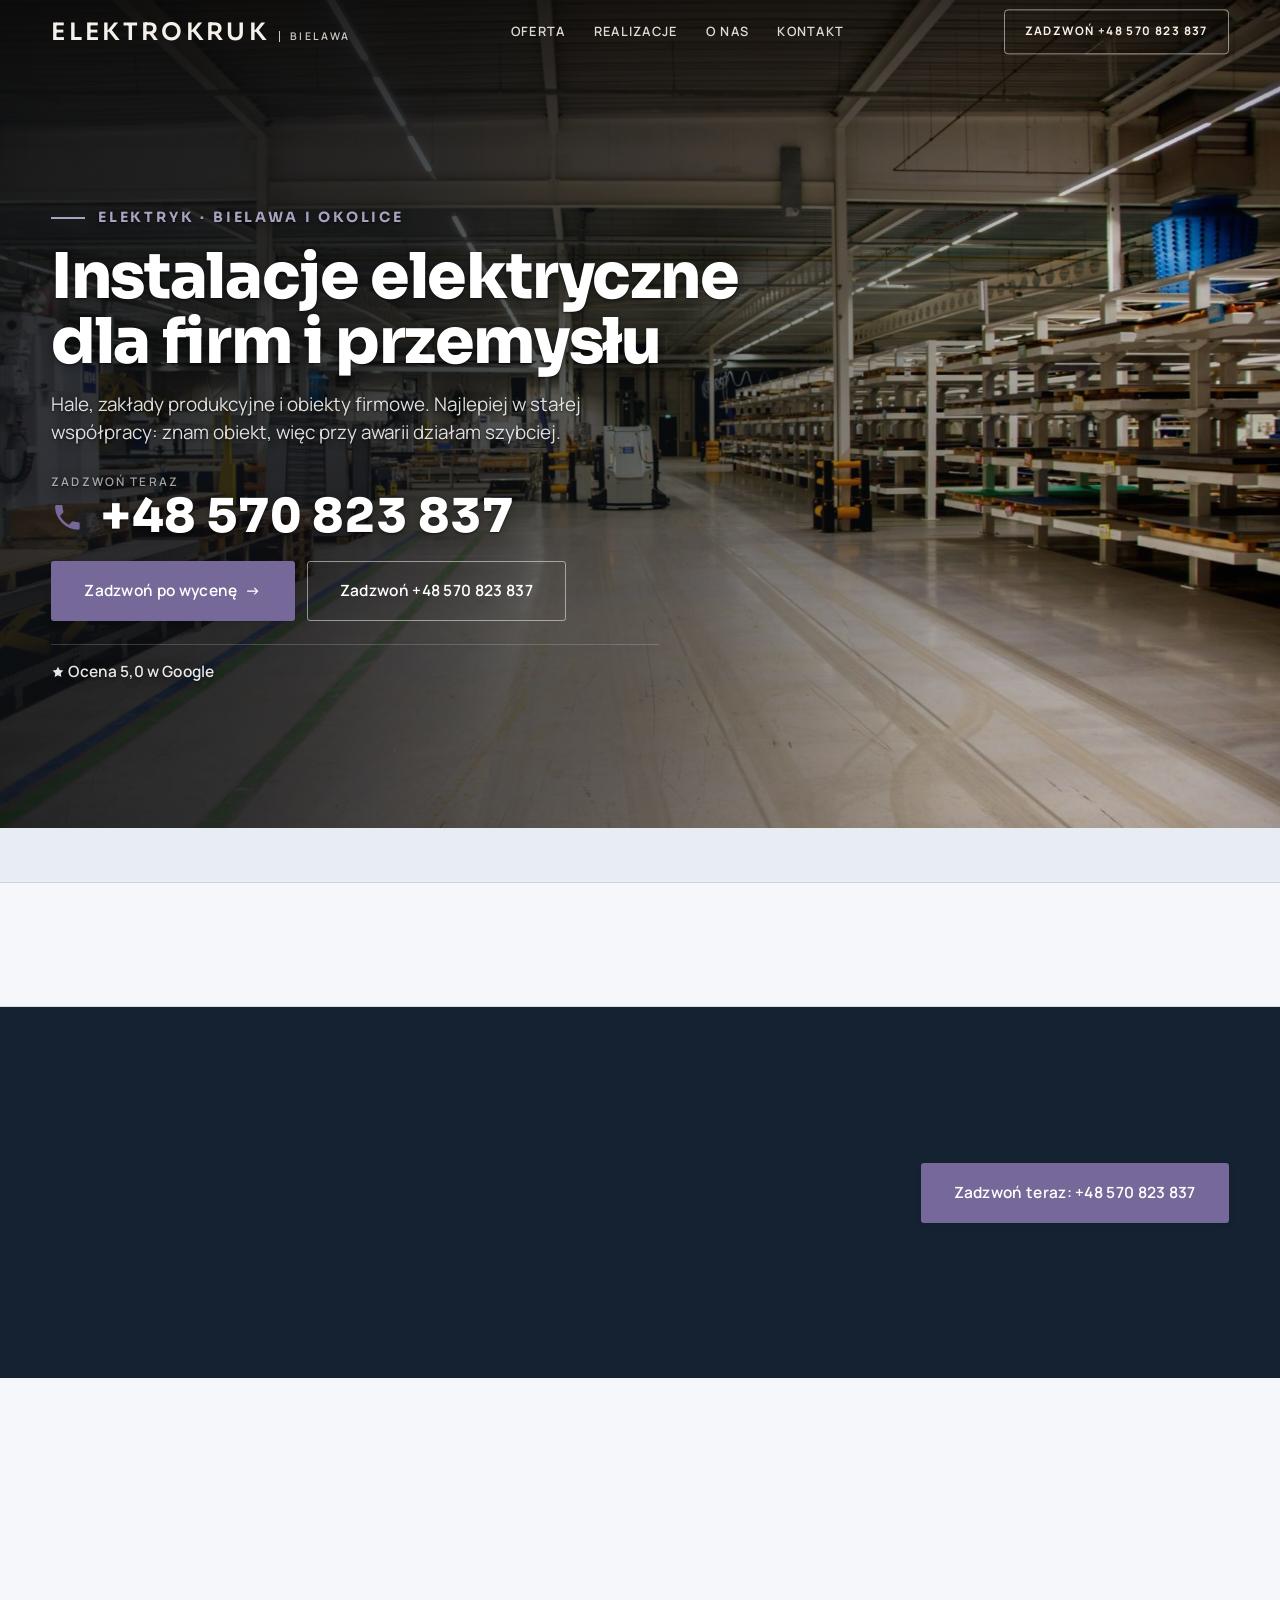
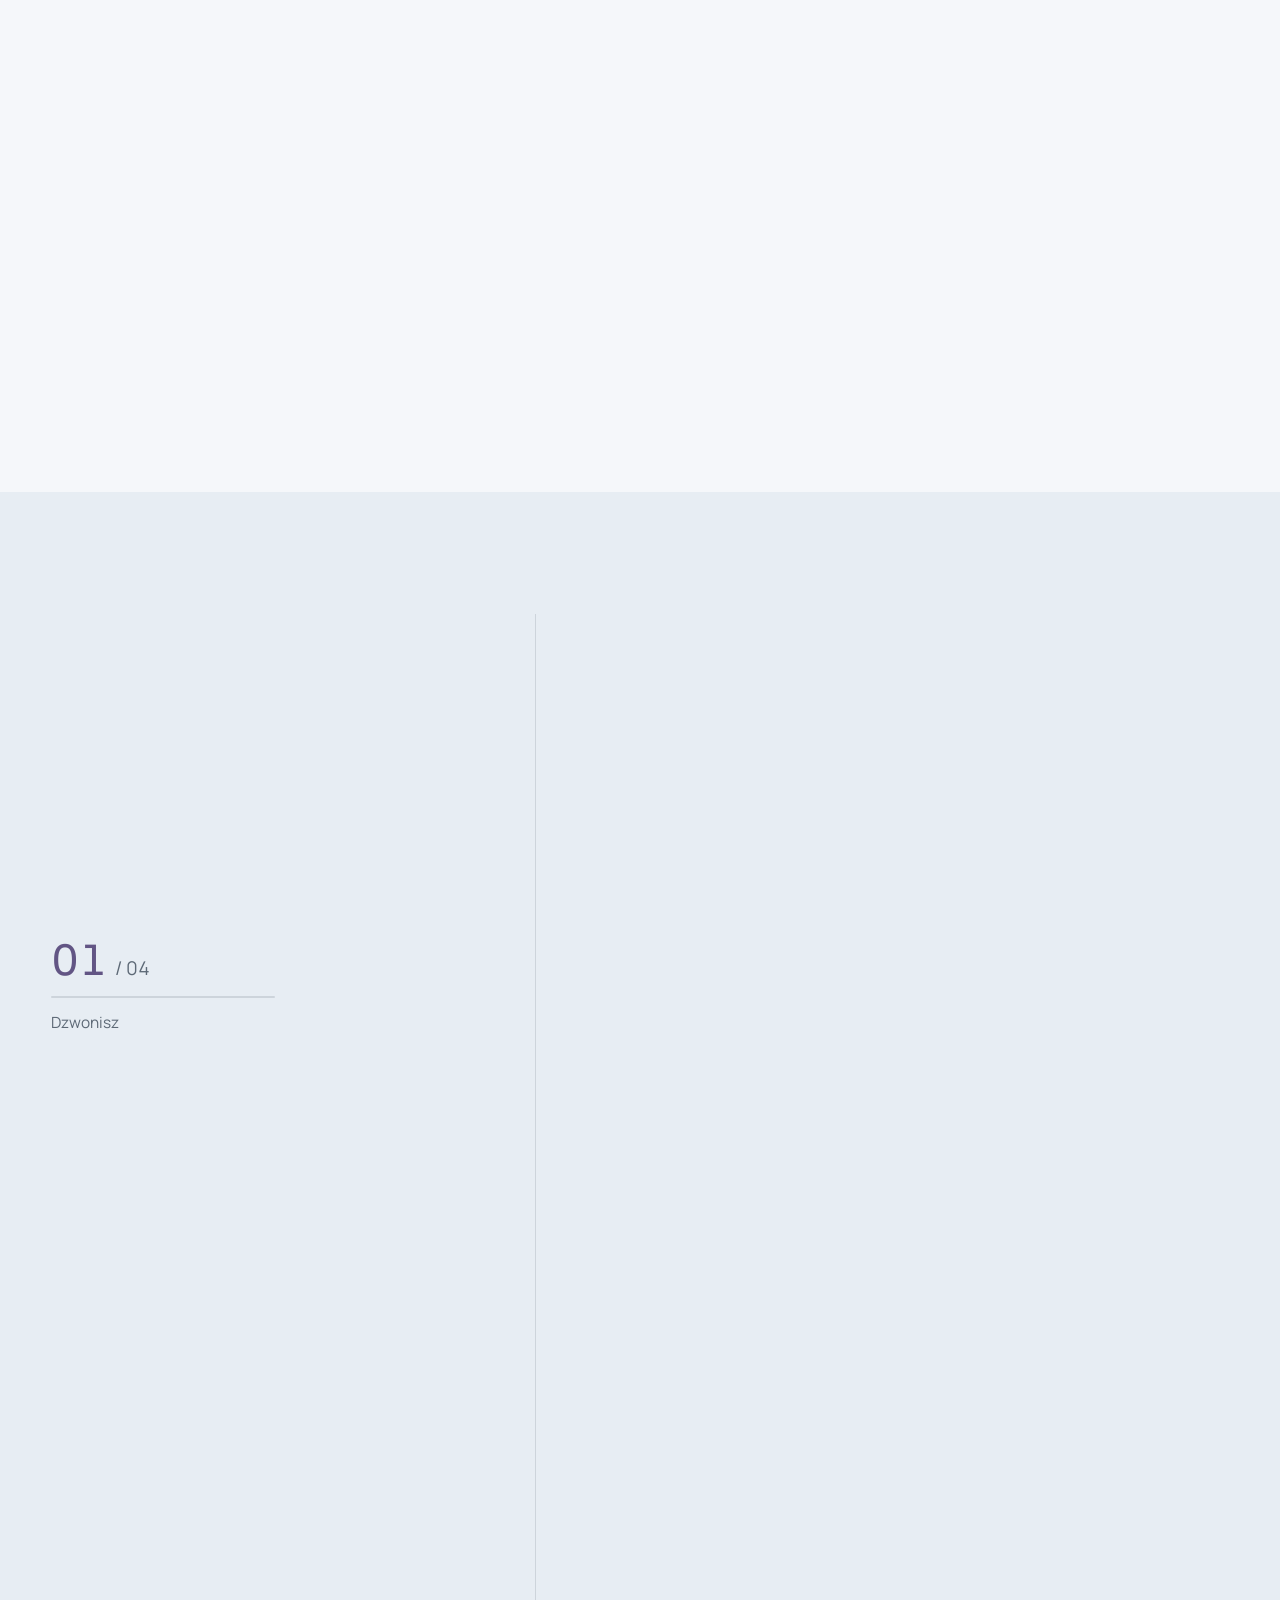
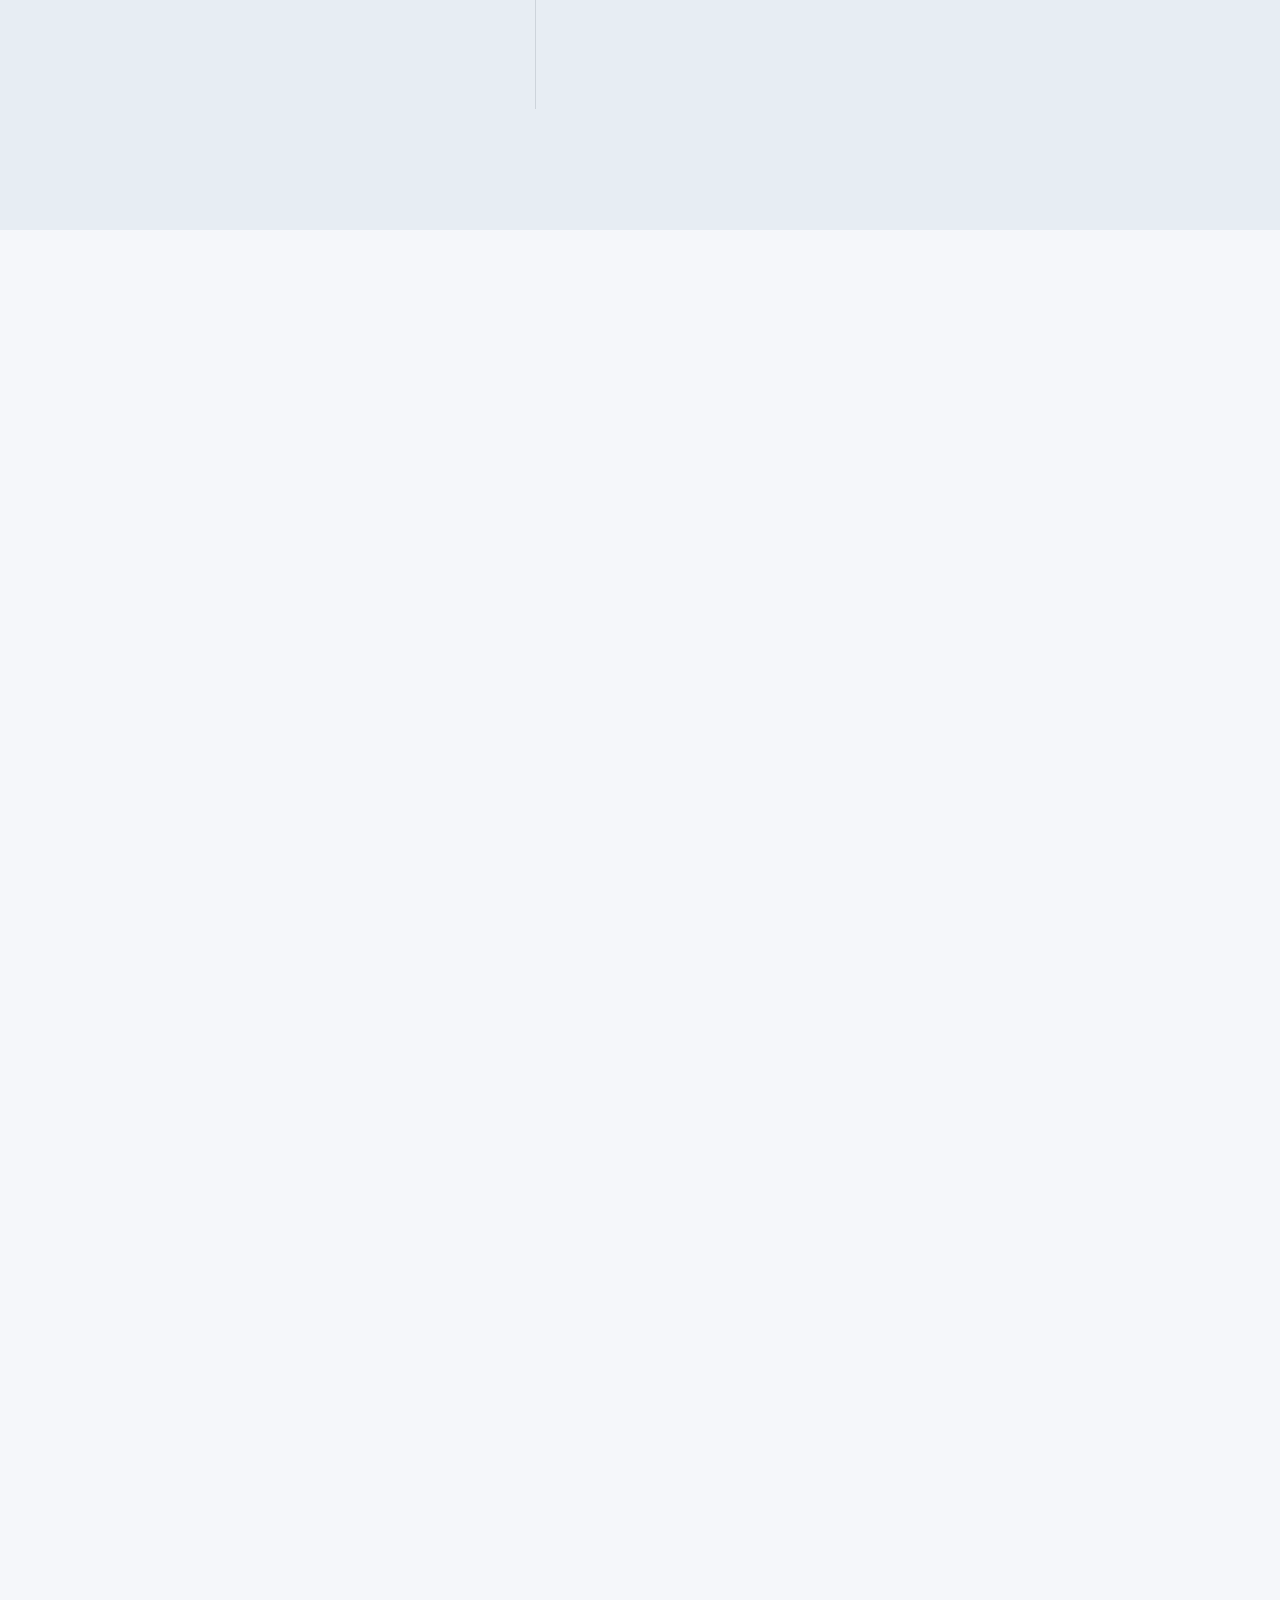
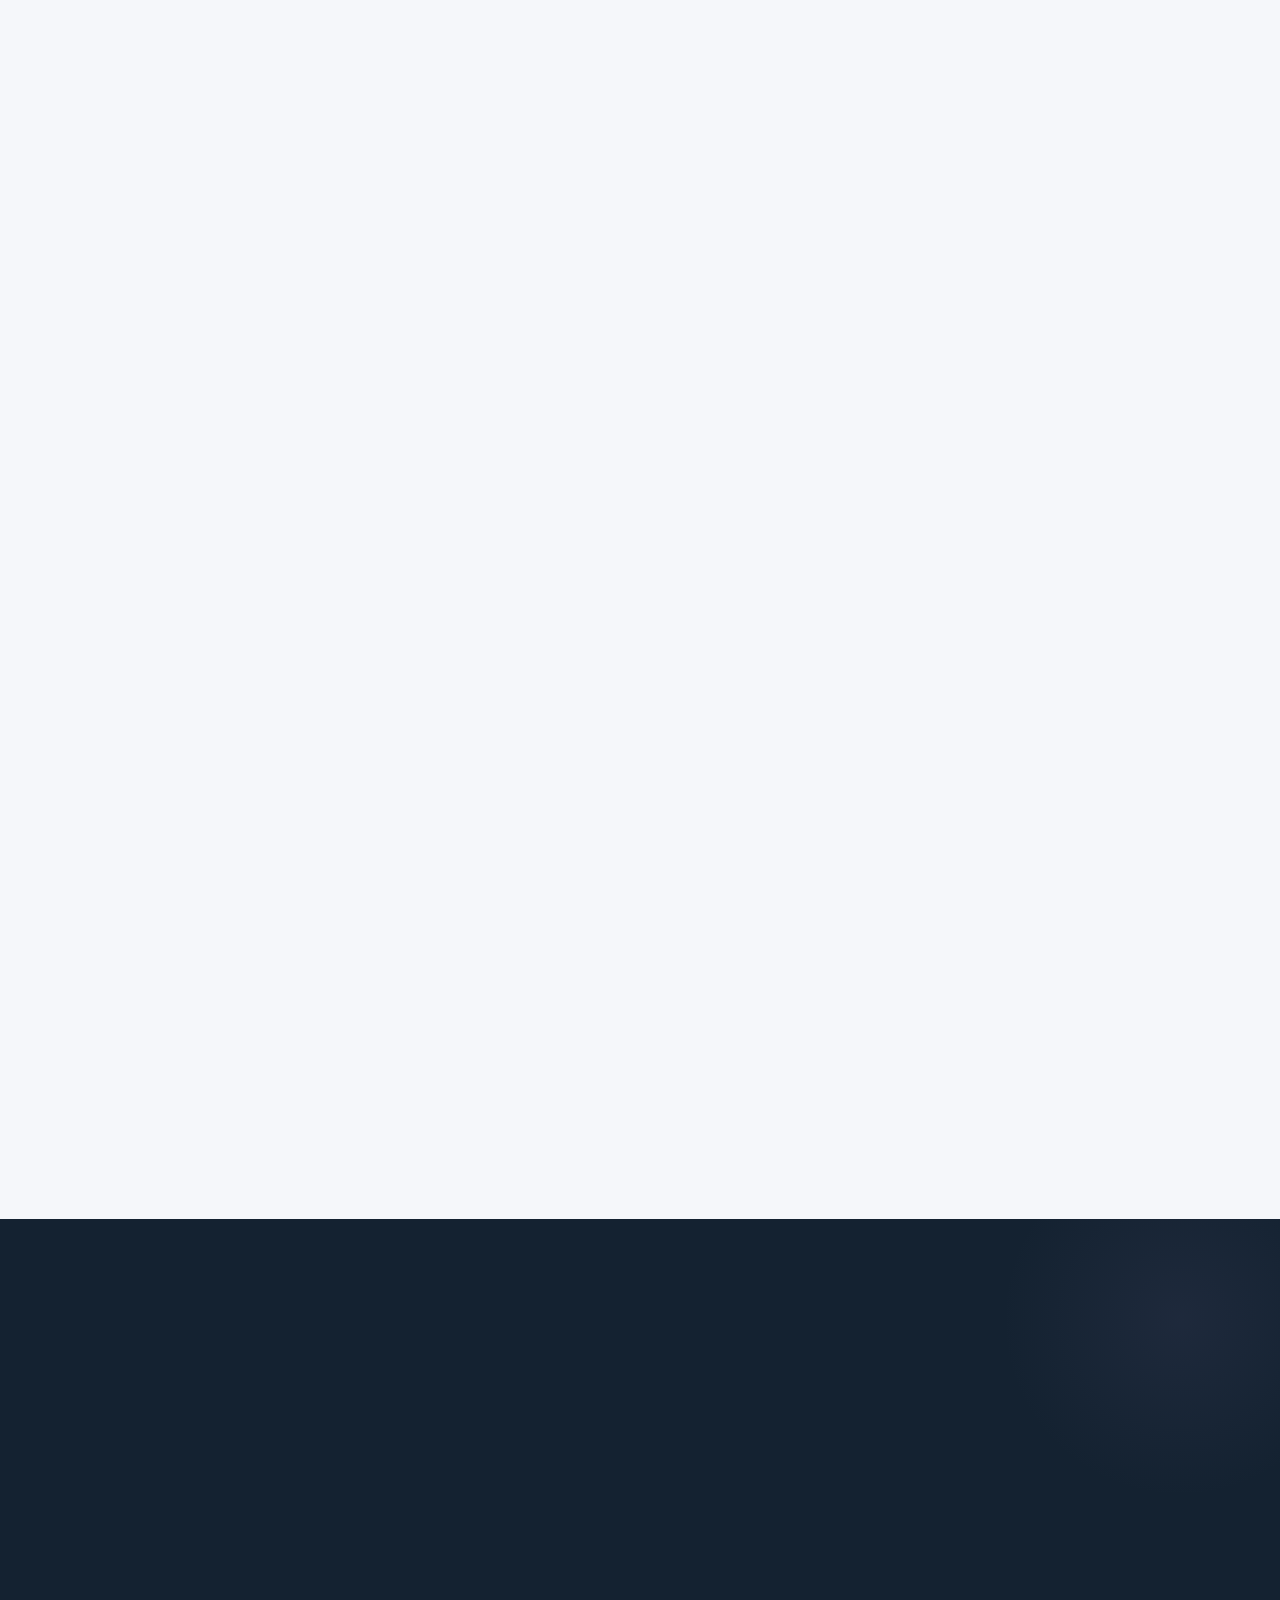
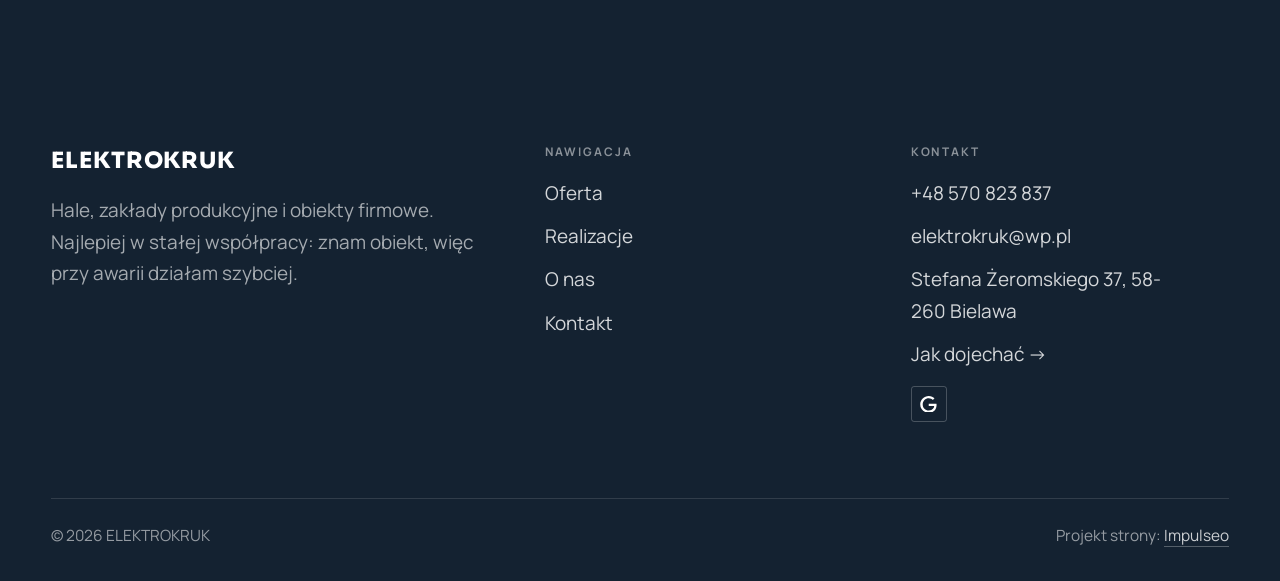
==== index.html @ f1f1a3c9 "Strona demo: elektrokruk" ====
<!DOCTYPE html>
<html lang="pl">
<head>
<meta charset="UTF-8">
<meta name="viewport" content="width=device-width, initial-scale=1.0">
<title>ELEKTROKRUK - instalacje elektryczne dla firm i przemysłu</title>
<meta name="description" content="Elektryk w Bielawie z dojazdem. Awarie, instalacje, rozdzielnice, oświetlenie, pomiary z protokołem. Cenę znasz przed rozpoczęciem prac. Zadzwoń: +48 570 823 837.">
<link rel="canonical" href="https://kris20032.github.io/elektrokruk/">
<meta name="robots" content="noindex, nofollow">
<meta property="og:type" content="website">
<meta property="og:locale" content="pl_PL">
<meta property="og:site_name" content="ELEKTROKRUK">
<meta property="og:title" content="ELEKTROKRUK - instalacje elektryczne dla firm i przemysłu">
<meta property="og:description" content="Elektryk w Bielawie z dojazdem. Awarie, instalacje, rozdzielnice, oświetlenie, pomiary z protokołem. Cenę znasz przed rozpoczęciem prac. Zadzwoń: +48 570 823 837.">
<meta property="og:url" content="https://kris20032.github.io/elektrokruk/">
<meta property="og:image" content="https://kris20032.github.io/elektrokruk/img/og.jpg">
<meta property="og:image:width" content="1200">
<meta property="og:image:height" content="630">
<meta name="twitter:card" content="summary_large_image">
<script type="application/ld+json">{"@context": "https://schema.org", "@type": "Electrician", "name": "ELEKTROKRUK", "url": "https://kris20032.github.io/elektrokruk/", "telephone": "+48570823837", "image": "https://kris20032.github.io/elektrokruk/img/og.jpg", "areaServed": "Bielawa", "sameAs": ["https://maps.google.com/?cid=15804506699159019590"]}</script>
<link rel="preconnect" href="https://fonts.googleapis.com">
<link rel="preconnect" href="https://fonts.gstatic.com" crossorigin>
<link href="https://fonts.googleapis.com/css2?family=Sora:wght@600;700;800&family=Manrope:wght@400;500;600&display=swap" rel="stylesheet">
<link rel="stylesheet" href="assets/styles.css?v=871f7fb6">
</head>
<body>

<header class="nav">
  <div class="wrap nav-inner">
    <a class="brand" href="index.html"><span class="name">ELEKTROKRUK</span><span class="sub">Bielawa</span></a>
    <nav class="nav-links">
      <a href="oferta.html">Oferta</a>
      <a href="realizacje.html">Realizacje</a>
      <a href="o-nas.html">O nas</a>
      <a href="kontakt.html">Kontakt</a>
      <a href="tel:+48570823837" class="btn btn-accent">Zadzwoń +48 570 823 837</a>
    </nav>
    <button class="nav-toggle" aria-label="Menu"><span></span><span></span><span></span></button>
  </div>
</header>

<main>
<section class="hero-fach">
  <img class="hf-photo" src="img/hero.jpg" fetchpriority="high" data-rotate="img/g1.jpg|img/g2.jpg" alt="ELEKTROKRUK" width="1830" height="1200">
  <div class="hf-panel">
    <div class="hf-inner">
      <span class="hf-kicker">Elektryk · Bielawa i okolice</span>
      <h1 class="hf-title">Instalacje elektryczne dla firm i przemysłu <em></em></h1>
      <p class="hf-lead">Hale, zakłady produkcyjne i obiekty firmowe. Najlepiej w stałej współpracy: znam obiekt, więc przy awarii działam szybciej.</p>
      <a class="hf-phone" href="tel:+48570823837"><span class="hf-phone-lab">Zadzwoń teraz</span><span class="hf-phone-num"><svg class="ico-tel" width="16" height="16" viewBox="0 0 24 24" fill="none" aria-hidden="true"><path d="M6.6 10.8a15.5 15.5 0 0 0 6.6 6.6l2.2-2.2a1 1 0 0 1 1-.24 11.4 11.4 0 0 0 3.6.58 1 1 0 0 1 1 1V20a1 1 0 0 1-1 1A17 17 0 0 1 3 4a1 1 0 0 1 1-1h3.5a1 1 0 0 1 1 1c0 1.25.2 2.46.58 3.6a1 1 0 0 1-.25 1l-2.23 2.2Z" fill="currentColor"/></svg> +48 570 823 837</span></a>
      <div class="hf-actions">
        <a href="kontakt.html" class="btn btn-accent">Zadzwoń po wycenę <span class="arr">→</span></a>
        <a href="tel:+48570823837" class="btn btn-ghost hf-ghost">Zadzwoń +48 570 823 837</a>
      </div>
      <div class="hf-trust"><svg class="ico-star" width="14" height="14" viewBox="0 0 24 24" style="vertical-align:-2px" aria-hidden="true"><path d="M12 2.8l2.85 5.8 6.4.93-4.63 4.5 1.1 6.37L12 17.4l-5.72 3 1.1-6.37-4.63-4.5 6.4-.93L12 2.8Z" fill="currentColor"/></svg> Ocena 5,0 w Google</div>
    </div>
  </div>
</section>
<section class="fach-promise">
  <div class="wrap">
    <ul class="fp-row reveal"><li>Bezpłatna wycena</li><li>Dojazd: Bielawa i okolice</li><li>Gwarancja na robociznę</li></ul>
  </div>
</section>
<section class="opinie-mini" aria-label="Opinie klientów">
  <div class="wrap">
    <div class="om-row">
      <div class="om-item reveal"><blockquote>„Bardzo serdecznie polecam Adriana :) Wie co robi.”</blockquote><span class="om-autor">Marek Kruk</span></div>
      <div class="om-item reveal"><blockquote>„Polecam skorzystać z usług jako elektryk jak i budowlaniec!”</blockquote><span class="om-autor">Roksana Samojedna</span></div>
    </div>
  </div>
</section>
<section class="awaria">
  <div class="wrap">
      <div class="reveal">
        <h3>Awaria na produkcji? Jestem pod telefonem.</h3>
        <p>Przestój kosztuje, więc pilne zgłoszenia idą przed planowane prace.</p>
      </div>
      <a class="btn btn-accent" href="tel:+48570823837">Zadzwoń teraz: +48 570 823 837</a>
  </div>
</section>
<section class="gateways-band">
  <div class="wrap">
    <div class="gateways">
      <a href="oferta.html" class="gateway reveal"><img src="img/g11.jpg" alt="Awarie i usterki" loading="lazy" width="1880" height="1253" decoding="async"><span class="g-ttl">Awarie i usterki</span></a>
      <a href="oferta.html" class="gateway reveal"><img src="img/g12.jpg" alt="Instalacje elektryczne" loading="lazy" width="1880" height="1253" decoding="async"><span class="g-ttl">Instalacje elektryczne</span></a>
      <a href="oferta.html" class="gateway reveal"><img src="img/g13.jpg" alt="Rozdzielnice i zabezpieczenia" loading="lazy" width="1880" height="1253" decoding="async"><span class="g-ttl">Rozdzielnice i zabezpieczenia</span></a>
    </div>
  </div>
</section>
<section class="proces proces-os fachowcy">
  <div class="wrap proc-grid">
    <div class="proc-side">
      <div class="head reveal">
        <span class="eyebrow">Jak pracujemy</span>
        <h2>Wiesz, na czym stoisz - na każdym etapie</h2>
        <p>Od pierwszego telefonu do odbioru prac - krok po kroku.</p>
      </div>
      <div class="proc-count" aria-hidden="true"><span class="pc-cur">01</span><span class="pc-all">/ 04</span></div>
      <div class="proc-bar" aria-hidden="true"><i></i></div>
      <p class="proc-now" aria-hidden="true">Dzwonisz</p>
    </div>
    <ol class="proces-line">
      <li class="reveal"><span class="pno">01</span><h3>Dzwonisz</h3><p>Przy awarii mówię też, co wyłączyć od razu - zanim dojadę, ma być bezpiecznie.</p></li>
      <li class="reveal"><span class="pno">02</span><h3>Znasz cenę</h3><p>Zanim zacznę, dostajesz wycenę. Wyjdzie coś poza zakresem - najpierw uzgadniamy, potem robię.</p></li>
      <li class="reveal"><span class="pno">03</span><h3>Wykonanie</h3><p>Stare przewody i osprzęt pokazuję, nie wynoszę po cichu - widzisz, co było do wymiany.</p></li>
      <li class="reveal"><span class="pno">04</span><h3>Odbiór i gwarancja</h3><p>Na koniec mierzę i pokazuję wynik - dostajesz protokół pomiarów i fakturę.</p></li>
    </ol>
  </div>
</section>
<section>
  <div class="wrap">
    <div class="head reveal">
      <span class="eyebrow">Realizacje</span>
      <h2>Zdjęcia z realizacji</h2>
      <p>Tak wygląda praca po skończeniu: opisane rozdzielnice, ułożone trasy kablowe, porządek w szafach.</p>
    </div>
    <div class="gallery">
      <div class="tile t-two3 reveal"><img src="img/g3.jpg" alt="ELEKTROKRUK" loading="lazy" width="1816" height="912" decoding="async"></div>
      <div class="tile t-third reveal"><img src="img/g4.jpg" alt="ELEKTROKRUK" loading="lazy" width="1880" height="1253" decoding="async"></div>
      <div class="tile t-third reveal"><img src="img/g5.jpg" alt="ELEKTROKRUK" loading="lazy" width="1786" height="1136" decoding="async"></div>
      <div class="tile t-third reveal"><img src="img/g6.jpg" alt="ELEKTROKRUK" loading="lazy" width="1880" height="1357" decoding="async"></div>
      <div class="tile t-third reveal"><img src="img/g7.jpg" alt="ELEKTROKRUK" loading="lazy" width="1561" height="1254" decoding="async"></div>
    </div>
    <div style="margin-top:var(--space-7)" class="reveal"><a href="realizacje.html" class="btn btn-accent">Pełna galeria <span class="arr">→</span></a></div>
  </div>
</section>
<section class="fach-uslugi">
  <div class="wrap">
    <div class="head reveal">
      <span class="eyebrow">Oferta</span>
      <h2>Z czym możesz zadzwonić</h2>
      <p>Czym zajmuję się na co dzień - z opisem i widełkami cenowymi.</p>
    </div>
    <ul class="fu-list">
      <li class="fu-row reveal"><div class="fu-name">Awarie i usterki</div><div class="fu-desc">Wybija zabezpieczenie, maszyna nie rusza, staje linia? Szukam przyczyny miernikiem, nie na oko.</div><a class="fu-cta" href="kontakt.html">Wycena <span class="arr">→</span></a></li>
      <li class="fu-row reveal"><div class="fu-name">Instalacje elektryczne</div><div class="fu-desc">Projekt i wykonanie instalacji w halach, magazynach i biurach: zasilanie maszyn, trasy kablowe, gniazda siłowe.</div><a class="fu-cta" href="kontakt.html">Wycena <span class="arr">→</span></a></li>
      <li class="fu-row reveal"><div class="fu-name">Rozdzielnice i zabezpieczenia</div><div class="fu-desc">Montaż i modernizacja rozdzielnic, różnicówki i ochronniki przepięciowe. Każda tablica opisana.</div><a class="fu-cta" href="kontakt.html">Wycena <span class="arr">→</span></a></li>
      <li class="fu-row reveal"><div class="fu-name">Oświetlenie i LED</div><div class="fu-desc">Oświetlenie hal, magazynów i placów: oprawy LED, czujniki ruchu i zmierzchu.</div><a class="fu-cta" href="kontakt.html">Wycena <span class="arr">→</span></a></li>
      <li class="fu-row reveal"><div class="fu-name">Konserwacja i naprawy</div><div class="fu-desc">Naprawa i konserwacja urządzeń elektrycznych. Przy stałej współpracy znam instalację i nie zaczynam od zera.</div><a class="fu-cta" href="kontakt.html">Wycena <span class="arr">→</span></a></li>
      <li class="fu-row reveal"><div class="fu-name">Pomiary i protokoły</div><div class="fu-desc">Pomiary instalacji i protokoły do dokumentacji obiektu: co działa, co grozi awarią, co może poczekać.</div><a class="fu-cta" href="kontakt.html">Wycena <span class="arr">→</span></a></li>
    </ul>
    <div style="margin-top:var(--space-7)" class="reveal"><a href="oferta.html" class="btn btn-ghost">Pełna oferta <span class="arr">→</span></a></div>
  </div>
</section>
<section class="stopklatka" aria-hidden="true">
  <div class="stk-bg" style="background-image:url(img/g14.jpg)"></div>
</section>
<section class="opinie">
  <div class="wrap">
    <div class="head center reveal">
      <span class="eyebrow">Opinie</span>
      <h2>Co mówią klienci</h2>
    </div>
    <p class="op-meta reveal"><span class="g-badge"><svg class="gb-ico" viewBox="0 0 24 24" width="18" height="18" aria-hidden="true"><path fill="#4285F4" d="M22.56 12.25c0-.78-.07-1.53-.2-2.25H12v4.26h5.92c-.26 1.37-1.04 2.53-2.21 3.31v2.77h3.57c2.08-1.92 3.28-4.74 3.28-8.09z"/><path fill="#34A853" d="M12 23c2.97 0 5.46-.98 7.28-2.66l-3.57-2.77c-.98.66-2.23 1.06-3.71 1.06-2.86 0-5.29-1.93-6.16-4.53H2.18v2.84C3.99 20.53 7.7 23 12 23z"/><path fill="#FBBC05" d="M5.84 14.09c-.22-.66-.35-1.36-.35-2.09s.13-1.43.35-2.09V7.07H2.18C1.43 8.55 1 10.22 1 12s.43 3.45 1.18 4.93l2.85-2.22.81-.62z"/><path fill="#EA4335" d="M12 5.38c1.62 0 3.06.56 4.21 1.64l3.15-3.15C17.45 2.09 14.97 1 12 1 7.7 1 3.99 3.47 2.18 7.07l3.66 2.84c.87-2.6 3.3-4.53 6.16-4.53z"/></svg><b class="gb-ocena">5,0</b><svg class="gb-stars" viewBox="0 0 90 18" width="74" height="14.8" aria-hidden="true"><g fill="currentColor" opacity=".26"><path transform="translate(0,0)" d="M9 1.6l2.2 4.46 4.92.72-3.56 3.47.84 4.9L9 12.74l-4.4 2.31.84-4.9L1.88 6.68l4.92-.72L9 1.6Z"/><path transform="translate(18,0)" d="M9 1.6l2.2 4.46 4.92.72-3.56 3.47.84 4.9L9 12.74l-4.4 2.31.84-4.9L1.88 6.68l4.92-.72L9 1.6Z"/><path transform="translate(36,0)" d="M9 1.6l2.2 4.46 4.92.72-3.56 3.47.84 4.9L9 12.74l-4.4 2.31.84-4.9L1.88 6.68l4.92-.72L9 1.6Z"/><path transform="translate(54,0)" d="M9 1.6l2.2 4.46 4.92.72-3.56 3.47.84 4.9L9 12.74l-4.4 2.31.84-4.9L1.88 6.68l4.92-.72L9 1.6Z"/><path transform="translate(72,0)" d="M9 1.6l2.2 4.46 4.92.72-3.56 3.47.84 4.9L9 12.74l-4.4 2.31.84-4.9L1.88 6.68l4.92-.72L9 1.6Z"/></g><clipPath id="gs1000"><rect x="0" y="0" width="90.0" height="18"/></clipPath><g fill="#FBBC04" clip-path="url(#gs1000)"><path transform="translate(0,0)" d="M9 1.6l2.2 4.46 4.92.72-3.56 3.47.84 4.9L9 12.74l-4.4 2.31.84-4.9L1.88 6.68l4.92-.72L9 1.6Z"/><path transform="translate(18,0)" d="M9 1.6l2.2 4.46 4.92.72-3.56 3.47.84 4.9L9 12.74l-4.4 2.31.84-4.9L1.88 6.68l4.92-.72L9 1.6Z"/><path transform="translate(36,0)" d="M9 1.6l2.2 4.46 4.92.72-3.56 3.47.84 4.9L9 12.74l-4.4 2.31.84-4.9L1.88 6.68l4.92-.72L9 1.6Z"/><path transform="translate(54,0)" d="M9 1.6l2.2 4.46 4.92.72-3.56 3.47.84 4.9L9 12.74l-4.4 2.31.84-4.9L1.88 6.68l4.92-.72L9 1.6Z"/><path transform="translate(72,0)" d="M9 1.6l2.2 4.46 4.92.72-3.56 3.47.84 4.9L9 12.74l-4.4 2.31.84-4.9L1.88 6.68l4.92-.72L9 1.6Z"/></g></svg><span class="gb-txt">w Google</span></span></p>
    <p class="op-meta reveal"><a class="op-google" href="https://maps.google.com/?cid=15804506699159019590" target="_blank" rel="noopener"><svg class="op-g-ico" viewBox="0 0 24 24" width="17" height="17" aria-hidden="true"><path fill="#4285F4" d="M22.56 12.25c0-.78-.07-1.53-.2-2.25H12v4.26h5.92c-.26 1.37-1.04 2.53-2.21 3.31v2.77h3.57c2.08-1.92 3.28-4.74 3.28-8.09z"/><path fill="#34A853" d="M12 23c2.97 0 5.46-.98 7.28-2.66l-3.57-2.77c-.98.66-2.23 1.06-3.71 1.06-2.86 0-5.29-1.93-6.16-4.53H2.18v2.84C3.99 20.53 7.7 23 12 23z"/><path fill="#FBBC05" d="M5.84 14.09c-.22-.66-.35-1.36-.35-2.09s.13-1.43.35-2.09V7.07H2.18C1.43 8.55 1 10.22 1 12s.43 3.45 1.18 4.93l2.85-2.22.81-.62z"/><path fill="#EA4335" d="M12 5.38c1.62 0 3.06.56 4.21 1.64l3.15-3.15C17.45 2.09 14.97 1 12 1 7.7 1 3.99 3.47 2.18 7.07l3.66 2.84c.87-2.6 3.3-4.53 6.16-4.53z"/></svg><span>Zobacz opinie w Google</span><span class="arr">→</span></a></p>
    <div class="opinie-grid">
      <figure class="op-card reveal"><span class="op-star"><svg class="ico-star" width="14" height="14" viewBox="0 0 24 24" style="vertical-align:-2px" aria-hidden="true"><path d="M12 2.8l2.85 5.8 6.4.93-4.63 4.5 1.1 6.37L12 17.4l-5.72 3 1.1-6.37-4.63-4.5 6.4-.93L12 2.8Z" fill="currentColor"/></svg><svg class="ico-star" width="14" height="14" viewBox="0 0 24 24" style="vertical-align:-2px" aria-hidden="true"><path d="M12 2.8l2.85 5.8 6.4.93-4.63 4.5 1.1 6.37L12 17.4l-5.72 3 1.1-6.37-4.63-4.5 6.4-.93L12 2.8Z" fill="currentColor"/></svg><svg class="ico-star" width="14" height="14" viewBox="0 0 24 24" style="vertical-align:-2px" aria-hidden="true"><path d="M12 2.8l2.85 5.8 6.4.93-4.63 4.5 1.1 6.37L12 17.4l-5.72 3 1.1-6.37-4.63-4.5 6.4-.93L12 2.8Z" fill="currentColor"/></svg><svg class="ico-star" width="14" height="14" viewBox="0 0 24 24" style="vertical-align:-2px" aria-hidden="true"><path d="M12 2.8l2.85 5.8 6.4.93-4.63 4.5 1.1 6.37L12 17.4l-5.72 3 1.1-6.37-4.63-4.5 6.4-.93L12 2.8Z" fill="currentColor"/></svg><svg class="ico-star" width="14" height="14" viewBox="0 0 24 24" style="vertical-align:-2px" aria-hidden="true"><path d="M12 2.8l2.85 5.8 6.4.93-4.63 4.5 1.1 6.37L12 17.4l-5.72 3 1.1-6.37-4.63-4.5 6.4-.93L12 2.8Z" fill="currentColor"/></svg></span><blockquote>Bardzo serdecznie polecam Adriana :) Wie co robi. Sympatyczny i kulturalny człowiek. Doradzi. Uczciwy i zaangażowany. Cena jest rozsądna.</blockquote><span class="op-autor">Marek Kruk</span></figure>
      <figure class="op-card reveal"><span class="op-star"><svg class="ico-star" width="14" height="14" viewBox="0 0 24 24" style="vertical-align:-2px" aria-hidden="true"><path d="M12 2.8l2.85 5.8 6.4.93-4.63 4.5 1.1 6.37L12 17.4l-5.72 3 1.1-6.37-4.63-4.5 6.4-.93L12 2.8Z" fill="currentColor"/></svg><svg class="ico-star" width="14" height="14" viewBox="0 0 24 24" style="vertical-align:-2px" aria-hidden="true"><path d="M12 2.8l2.85 5.8 6.4.93-4.63 4.5 1.1 6.37L12 17.4l-5.72 3 1.1-6.37-4.63-4.5 6.4-.93L12 2.8Z" fill="currentColor"/></svg><svg class="ico-star" width="14" height="14" viewBox="0 0 24 24" style="vertical-align:-2px" aria-hidden="true"><path d="M12 2.8l2.85 5.8 6.4.93-4.63 4.5 1.1 6.37L12 17.4l-5.72 3 1.1-6.37-4.63-4.5 6.4-.93L12 2.8Z" fill="currentColor"/></svg><svg class="ico-star" width="14" height="14" viewBox="0 0 24 24" style="vertical-align:-2px" aria-hidden="true"><path d="M12 2.8l2.85 5.8 6.4.93-4.63 4.5 1.1 6.37L12 17.4l-5.72 3 1.1-6.37-4.63-4.5 6.4-.93L12 2.8Z" fill="currentColor"/></svg><svg class="ico-star" width="14" height="14" viewBox="0 0 24 24" style="vertical-align:-2px" aria-hidden="true"><path d="M12 2.8l2.85 5.8 6.4.93-4.63 4.5 1.1 6.37L12 17.4l-5.72 3 1.1-6.37-4.63-4.5 6.4-.93L12 2.8Z" fill="currentColor"/></svg></span><blockquote>Polecam skorzystać z usług jako elektryk jak i budowlaniec! Tanio dobrze i solidnie zrobi tak aby wszyscy byli zadowoleni.</blockquote><span class="op-autor">Roksana Samojedna</span></figure>
    </div>
  </div>
</section>
<section class="odznaki">
  <div class="wrap">
    <ul class="odz-row">
      <li class="odz reveal"><img src="img/odznaka-orly.png" alt="Orły Instalatorstwa - laureat plebiscytu 2026" loading="lazy" decoding="async" width="83" height="60"></li>
    </ul>
  </div>
</section>
<section class="obszar">
  <div class="wrap">
    <div class="head center reveal">
      <span class="eyebrow">Obszar działania</span>
      <h2>Dojeżdżamy do Ciebie</h2>
    </div>
    <p class="obszar-txt reveal" style="text-align:center;max-width:60ch;margin:0 auto 1.4rem">Nie wiesz, czy dojadę do Ciebie? Zadzwoń i podaj adres. Jak nie dojeżdżam, powiem od razu i nie zajmę Ci dnia.</p>
    <ul class="obszar-list reveal"><li class="is-home">Bielawa</li><li>+ okolice</li></ul>
    <div class="obszar-mapa reveal" style="margin-top:var(--space-7)">
      <iframe title="Obszar działania - Bielawa i okolice" src="https://maps.google.com/maps?q=50.6931785%2C16.6247631&amp;z=11&amp;output=embed" loading="lazy" referrerpolicy="no-referrer-when-downgrade" style="width:100%;height:clamp(280px,38vh,420px);border:0;display:block;border-radius:var(--r-md)"></iframe>
    </div>
  </div>
</section>
<section class="faq-klinika">
  <div class="wrap">
    <div class="head center reveal">
      <span class="eyebrow">Częste pytania</span>
      <h2>Dobrze wiedzieć</h2>
    </div>
    <div class="faq-list">
      <details class="faq-item reveal"><summary>Ile to będzie kosztowało?</summary><p>Zależy, co się dzieje - dlatego wypytuję przez telefon i od razu podaję widełki. Ostateczną cenę ustalamy przy oględzinach, zanim zacznę.</p></details>
      <details class="faq-item reveal"><summary>Czy wycena jest płatna?</summary><p>Za obejrzenie i wycenę nie biorę pieniędzy. Płacisz za pracę, nie za rozmowę o niej.</p></details>
      <details class="faq-item reveal"><summary>Jak szybko przyjedziesz?</summary><p>Stojąca linia albo brak prądu w obiekcie to pilny wyjazd - przestawiam grafik. Rozbudowa instalacji idzie na umówiony termin.</p></details>
      <details class="faq-item reveal"><summary>Czy dostanę fakturę?</summary><p>Tak, wystawiam fakturę, rozliczenie przelewem.</p></details>
      <details class="faq-item reveal"><summary>Hala ma starą instalację. Trzeba wymieniać wszystko?</summary><p>Nie zawsze. Najpierw mierzę i oglądam rozdzielnice, potem mówię wprost, co wymienić od razu, a co można zaplanować - z cenami, żeby rozłożyć koszt w czasie.</p></details>
      <details class="faq-item reveal"><summary>Co, jeśli po naprawie coś dalej nie gra?</summary><p>Wracam i mierzę jeszcze raz. Moja wina - poprawiam za darmo; wyszło coś nowego - mówię wprost, co i za ile.</p></details>
    </div>
  </div>
</section>
<section class="cta">
  <div class="wrap">
    <div class="reveal">
      <span class="eyebrow">Współpraca</span>
      <h2>Szukasz elektryka do stałej współpracy?</h2>
      <p>Zadzwoń, umówimy oględziny obiektu. Cenę poznasz przed rozpoczęciem prac, nie po nich.</p>
    </div>
    <div class="cta-actions reveal">
      <a href="kontakt.html" class="btn btn-light">Zadzwoń po wycenę <span class="arr">→</span></a>
      <a href="tel:+48570823837" class="btn btn-ghost btn-ghost-cta">+48 570 823 837</a>
    </div>
  </div>
</section>
</main>

<footer>
  <div class="wrap">
    <div class="foot-grid">
      <div class="foot-brand">
        <div class="name">ELEKTROKRUK</div>
        <p>Hale, zakłady produkcyjne i obiekty firmowe. Najlepiej w stałej współpracy: znam obiekt, więc przy awarii działam szybciej.</p>
      </div>
      <div class="foot-col">
        <h4>Nawigacja</h4>
        <a href="oferta.html">Oferta</a>
        <a href="realizacje.html">Realizacje</a>
        <a href="o-nas.html">O nas</a>
        <a href="kontakt.html">Kontakt</a>
      </div>
      <div class="foot-col">
        <h4>Kontakt</h4>
        <a href="tel:+48570823837">+48 570 823 837</a>
        <a href="mailto:elektrokruk@wp.pl">elektrokruk@wp.pl</a>
        <p>Stefana Żeromskiego 37, 58-260 Bielawa</p>
        <a href="https://maps.google.com/?cid=15804506699159019590" target="_blank" rel="noopener">Jak dojechać →</a>
      <div class="foot-soc">
        <a class="soc" href="https://maps.google.com/?cid=15804506699159019590" target="_blank" rel="noopener" aria-label="Google - ELEKTROKRUK"><svg viewBox="0 0 24 24" aria-hidden="true" focusable="false"><path d="M12.48 10.92v3.28h7.84c-.24 1.84-.853 3.187-1.787 4.133-1.147 1.147-2.933 2.4-6.053 2.4-4.827 0-8.6-3.893-8.6-8.72s3.773-8.72 8.6-8.72c2.6 0 4.507 1.027 5.907 2.347l2.307-2.307C18.747 1.44 16.133 0 12.48 0 5.867 0 .307 5.387.307 12s5.56 12 12.173 12c3.573 0 6.267-1.173 8.373-3.36 2.16-2.16 2.84-5.213 2.84-7.667 0-.76-.053-1.467-.173-2.053H12.48z" fill="currentColor"/></svg></a>
      </div>
      </div>
    </div>
    <div class="foot-bot">
      <span>© 2026 ELEKTROKRUK</span>
      <span>Projekt strony: <a class="foot-credit" href="https://impulseo.pl" target="_blank" rel="noopener">Impulseo</a></span>
    </div>
  </div>
</footer>
<div class="sticky-call"><a class="sc-call" href="tel:+48570823837"><svg class="ico-tel" width="16" height="16" viewBox="0 0 24 24" fill="none" aria-hidden="true"><path d="M6.6 10.8a15.5 15.5 0 0 0 6.6 6.6l2.2-2.2a1 1 0 0 1 1-.24 11.4 11.4 0 0 0 3.6.58 1 1 0 0 1 1 1V20a1 1 0 0 1-1 1A17 17 0 0 1 3 4a1 1 0 0 1 1-1h3.5a1 1 0 0 1 1 1c0 1.25.2 2.46.58 3.6a1 1 0 0 1-.25 1l-2.23 2.2Z" fill="currentColor"/></svg> Zadzwoń</a><a class="sc-quote" href="kontakt.html">Zadzwoń po wycenę</a></div>
<div class="demo-wazne" data-do="2026-10-29" data-cykl="3" hidden><svg class="dw-ico" width="13" height="13" viewBox="0 0 24 24" fill="none" aria-hidden="true"><circle cx="12" cy="12" r="8.6" stroke="currentColor" stroke-width="1.8"/><path d="M12 7.2V12l3.3 2" stroke="currentColor" stroke-width="1.8" stroke-linecap="round"/></svg><span class="dw-txt"></span></div>

<script src="assets/main.js"></script>
</body>
</html>
---- assets/styles.css ----
/* ============================================================
   STOLBASZ — premium, architektoniczny B2B fit-out
   Jasna paleta, zero brązu. System wg premium-web-craft.
   Projekt strony: Impulseo (impulseo.pl)
   ============================================================ */

:root{
  /* PALETA — jasna, architektoniczna, chłodna */
  --paper:#f5f7fa;          /* główne tło */
  --paper-2:#e7edf3;        /* sekcje alternatywne (chłodny jasny szary) */
  --paper-3:#e7edf3;        /* delikatne wypełnienia */
  --ink:#142231;            /* tekst główny — chłodny grafit */
  --ink-soft:#2c3e52;       /* nagłówki drugorzędne */
  --muted:#697785;          /* tekst poboczny */
  --line:rgba(20,34,49,.12);/* hairline */
  --accent:#e8a00c;         /* stonowany petrol-slate — jedyny akcent */
  --accent-d:#c47f06;
  --accent-soft:rgba(232,160,12,.10);
  --dark:#142231;           /* sekcje ciemne (stopka/CTA) */

  /* HOVER ZDJĘĆ — JEDEN standard dla całego silnika (decyzja K. 04.08.2026, artefakt z wariantami).
     AKTUALNE (K.+Szymon 09.08.2026, wybór z artefaktu 6 wariantów): zoom 1.05 przy 1.4s -
     przy tak długim czasie mocniejszy kadr NIE skacze, tylko „oddycha". Poprzedni standard
     (1.02 / .55s z 04.08) odbierany jako dynamiczny i szybki.
     Spoczynek lekko przygaszony, ale TYLKO tam, gdzie jest mysz (@media hover:hover) —
     na telefonie zdjęcia zostają w pełnej jasności. */
  --img-zoom:1.05;                   /* K.+Szymon 09.08: wariant F z artefaktu porównawczego */
  --img-rest:brightness(.95) saturate(.99);
  --img-hot:brightness(1.06) saturate(1.05);
  --img-dur:1.4s;                    /* K.+Szymon 09.08 (wariant F): powoli = elegancko */
  --img-ease:cubic-bezier(.16,.84,.44,1);  /* miękki ogon, efekt „oddychania" */

  /* ODSTĘPY — skala 4/8 */
  --space-1:4px; --space-2:8px; --space-3:12px; --space-4:16px; --space-5:24px;
  --space-6:32px; --space-7:48px; --space-8:64px; --space-9:96px; --space-10:128px;

  /* TYPOGRAFIA — fluid clamp() (skala podbita 16.07.2026: większe, czytelniejsze litery — uwaga Adama) */
  --text-sm:clamp(.9rem,.87rem + .12vw,1rem);
  --text-base:clamp(1.08rem,1.04rem + .18vw,1.2rem);
  --text-lg:clamp(1.24rem,1.15rem + .34vw,1.44rem);
  --text-h3:clamp(1.34rem,1.22rem + .55vw,1.66rem);
  --text-h2:clamp(2.1rem,1.66rem + 2.1vw,3.1rem);
  --text-h1:clamp(2.9rem,2.1rem + 4vw,5.1rem);

  /* PROMIENIE — architektoniczne, raczej ostre */
  --r-sm:3px; --r-md:6px; --r-lg:10px;

  /* RUCH */
  --ease:cubic-bezier(.25,.46,.45,.94); --dur:.24s;

  /* CIENIE — miękkie, warstwowe */
  --sh-sm:0 1px 2px rgba(16,24,32,.04), 0 2px 8px rgba(16,24,32,.05);
  --sh-md:0 2px 6px rgba(16,24,32,.05), 0 12px 28px -8px rgba(16,24,32,.12);
  --sh-lg:0 6px 14px rgba(16,24,32,.07), 0 26px 56px -18px rgba(16,24,32,.22);

  --hairline:1px solid var(--line);

  --font-display:'Sora','Manrope',sans-serif;
  --font-body:'Manrope',sans-serif;
}

*{box-sizing:border-box;margin:0;padding:0}
html{scroll-behavior:smooth}
body{
  font-family:var(--font-body);
  font-size:var(--text-base);
  line-height:1.65;
  color:var(--ink);
  background:var(--paper);
  -webkit-font-smoothing:antialiased;
  text-rendering:optimizeLegibility;
}
img{max-width:100%;height:auto;display:block}  /* height:auto = width/height z atrybutów trzyma proporcje (TOP#12) */
a{color:inherit;text-decoration:none}

.wrap{width:min(92%,1180px);margin-inline:auto}
section{padding-block:clamp(52px,6.5vw,96px)}

h1,h2,h3{font-family:var(--font-display);font-weight:700;line-height:1.08;letter-spacing:-.02em;color:var(--ink)}
h1{font-size:var(--text-h1);letter-spacing:-.035em}
h2{font-size:var(--text-h2);letter-spacing:-.025em}
h3{font-size:var(--text-h3)}
/* MIARA — długość wiersza. WCAG 2.2 SC 1.4.8: max 80 znaków; Butterick: 45–90.
   68ch daje realnie 72–78 znaków polskiego tekstu, czyli z zapasem pod granicą.
   Wcześniej limit miał TYLKO <p> — <li>, <blockquote> i <dd> nie miały żadnego,
   i to jedyny powód, dla którego 23 bloki na dwóch oddanych stronach jadą po
   83–106 znaków w wierszu (pomiar 07.08.2026, bramka `miara`).
   ⚠️ Listy i definicje ograniczamy TYLKO bez klasy: `ul`/`ol` z klasą to u nas
   układ (siatki kafli, menu), a nie tekst ciągły — tam miarę wyznacza układ. */
/* 60ch, nie 68ch (K. 10.08): po zmianie fontów na węższe kroje (DM Sans i spółka)
   w 68ch mieściło się ~90 znaków - bramka pikselowa słusznie zgłaszała przekroczenie
   granicy 80. Pomiar na żywej przeglądarce: 60ch = 90 znaków, 53ch = ~78 znaków, czyli normę WCAG 1.4.8. */
:root{ --miara:53ch }
p{max-width:min(100%,var(--miara))}
blockquote,
ul:not([class])>li, ol:not([class])>li,
dl:not([class])>dd{max-width:min(100%,var(--miara))}

/* ⚠️ Świadomie BEZ wyjątku `.tile p,.card p,.svc p{max-width:none}`, choć nasuwa się sam:
   te akapity BYŁY już ograniczone (stare `p{max-width:65ch}`), więc „wyjątek" nie odblokowałby
   niczego nowego — tylko ROZLUŹNIŁ stan sprzed zmiany na wszystkich demach naraz.
   `figcaption` żadna z reguł wyżej nie dotyczy, więc też nie potrzebuje zwolnienia. */

/* ŁAMANIE. `balance` wyrównuje długości wierszy w nagłówku, `pretty` pilnuje ostatniego
   wiersza akapitu, żeby nie został w nim jeden wyraz. Obsługiwane od Chrome 117 /
   Safari 17.5; starsze przeglądarki po prostu ignorują tę własność.
   `text-wrap:pretty` nie występowało dotąd ANI RAZ w silniku ani w repo klientów. */
h1,h2,h3,.lead,.lede{text-wrap:balance}
p,li,blockquote,dd{text-wrap:pretty}

.eyebrow{
  font-family:var(--font-body);
  font-size:var(--text-sm);
  font-weight:600;
  letter-spacing:.18em;
  text-transform:uppercase;
  color:var(--accent);
  display:inline-flex;align-items:center;gap:var(--space-3);
}
/* flex:none + margin-top = kreska trzyma się PIERWSZEJ linii. Wcześniej align-items:center
   centrowało ją względem całego bloku i przy zawinięciu (długi kicker typu
   „…WNĘTRZ · LESZNO · OD 2019") druga linia lądowała z brzydkim wcięciem. */
.eyebrow{align-items:flex-start}
.eyebrow>*,.eyebrow{text-wrap:balance}   /* dlugi kicker lamal sie na sierote typu samo „2019" w drugiej linii */
.eyebrow::before{content:"";width:28px;height:1px;background:var(--accent);display:inline-block;flex:none;margin-top:.62em}

.muted{color:var(--muted)}
.lead{font-size:var(--text-lg);line-height:1.55;color:var(--ink-soft);max-width:50ch}

/* ---------- BUTTONS ---------- */
.btn{
  display:inline-flex;align-items:center;gap:var(--space-2);
  font-weight:600;font-size:var(--text-sm);letter-spacing:.02em;
  padding:var(--space-4) var(--space-6);
  border-radius:var(--r-sm);
  transition:transform var(--dur) var(--ease),box-shadow var(--dur) var(--ease),background var(--dur) var(--ease);
  cursor:pointer;border:1px solid transparent;
}
.btn-accent{background:var(--accent);color:#fff;box-shadow:var(--sh-sm)}
.btn-accent:hover{background:var(--accent-d);transform:translateY(-2px);box-shadow:var(--sh-md)}
.btn-accent:active{transform:translateY(0);box-shadow:var(--sh-sm)}
.btn-ghost{background:transparent;color:var(--ink);border-color:var(--line)}
.btn-ghost:hover{border-color:var(--accent);color:var(--accent);transform:translateY(-2px)}
.btn-light{background:#fff;color:var(--ink);box-shadow:var(--sh-sm)}
.btn-light:hover{transform:translateY(-2px);box-shadow:var(--sh-md)}
.btn .arr{transition:transform var(--dur) var(--ease)}
.btn:hover .arr{transform:translateX(4px)}

/* ---------- NAV ---------- */
.nav{
  position:sticky;top:0;z-index:50;
  background:color-mix(in srgb,var(--paper) 88%,transparent);
  backdrop-filter:saturate(140%) blur(10px);
  border-bottom:var(--hairline);
}
.nav-inner{display:flex;align-items:center;justify-content:space-between;gap:var(--space-5);height:72px}
/* ANTY-NACHODZENIE (K. 05.08.2026): długa nazwa firmy + przycisk z pełnym numerem nie mieściły się w pasku
   i flex ściskał linki PONIŻEJ ich treści - "Kontakt" wchodził na ramkę "Zadzwoń +48 ...". Teraz ustępuje
   nazwa marki (skrót wielokropkiem), a menu i przycisk nigdy się nie kurczą ani nie zachodzą na siebie. */
.brand{display:flex;flex-direction:column;line-height:1;min-width:0;flex:0 1 auto}
.brand .name{font-family:var(--font-display);font-weight:800;font-size:1.35rem;letter-spacing:.04em;white-space:nowrap;overflow:hidden;text-overflow:ellipsis}
.brand .sub{font-size:.62rem;letter-spacing:.34em;text-transform:uppercase;color:var(--muted);margin-top:5px;white-space:nowrap;overflow:hidden;text-overflow:ellipsis}
.nav-links{display:flex;align-items:center;gap:var(--space-6);flex:0 0 auto}
.nav-links a{font-size:var(--text-sm);font-weight:500;color:var(--ink-soft);position:relative;padding-block:4px;white-space:nowrap;transition:color var(--dur) var(--ease)}
.nav-links a::after{content:"";position:absolute;left:0;bottom:0;width:0;height:1.5px;background:var(--accent);transition:width var(--dur) var(--ease)}
.nav-links a:hover,.nav-links a.active{color:var(--ink)}
.nav-links a:hover::after,.nav-links a.active::after{width:100%}
.nav-links .btn{padding:var(--space-2) var(--space-5)}
/* przyciski w nav: właściwy kolor (przebij .nav-links a) + bez podkreślenia */
.nav-links a.btn-accent{color:#fff}
.nav-links a.btn-ghost,.nav-links a.btn-light{color:var(--ink)}
/* CTA w pasku: NIE podkreślenie spod linków menu, ale ten sam przelatujący błysk,
   co na wszystkich innych przyciskach (zgłoszenie K. 13.08.2026 - „na hero jest efekt
   światła przechodzącego przez przycisk, na navbarze go nie ma, a mają być identyczne").
   Reguła `.nav-links a::after` jest silniejsza od `.btn::after`, więc trzeba jej
   geometrię wyzerować i wpisać połysk z nazwy - samo `display:none` gasiło efekt. */
.nav-links a.btn::after{
  display:block;content:"";position:absolute;inset:0;z-index:-1;pointer-events:none;
  width:auto;height:auto;border-radius:inherit;   /* kasuje geometrię podkreślenia (width:0;height:1.5px) */
  background:linear-gradient(100deg,transparent 32%,rgba(255,255,255,.20) 50%,transparent 68%);
  translate:-120% 0}
@media (prefers-reduced-motion:no-preference){
  .nav-links a.btn:hover::after{translate:120% 0;transition:translate .75s var(--mt-ease,cubic-bezier(.16,.84,.44,1))}
}
.nav-toggle{display:none;background:none;border:none;cursor:pointer;flex-direction:column;gap:5px;padding:8px}
.nav-toggle span{width:24px;height:2px;background:var(--ink);transition:var(--dur)}
/* Ciasny zakres MIĘDZY menu mobilnym a pełnym pulpitem: zbijamy odstępy i nazwę marki,
   żeby wszystko zmieściło się naturalnie, zanim w ogóle dojdzie do skracania wielokropkiem. */
@media(max-width:1280px) and (min-width:921px){
  .nav-links{gap:var(--space-4)}
  .nav-links .btn{padding:var(--space-2) var(--space-4)}
  .brand .name{font-size:1.15rem}
}

/* ---------- HERO (split) ---------- */
.hero{position:relative;overflow:hidden;border-bottom:var(--hairline)}
.hero-grid{display:grid;grid-template-columns:1.05fr .95fr;gap:clamp(24px,4vw,60px);align-items:center;
  padding-block:clamp(36px,4.5vw,64px)}
.hero-copy .eyebrow{margin-bottom:var(--space-5)}
.hero-copy h1{margin-bottom:var(--space-5)}
.hero-copy .lead{margin-bottom:var(--space-7)}
.hero-actions{display:flex;flex-wrap:wrap;gap:var(--space-4)}
.hero-art{position:relative;aspect-ratio:4/3;border-radius:var(--r-lg);overflow:hidden;box-shadow:var(--sh-lg)}
.hero-art img{width:100%;height:100%;object-fit:cover}
.hero-art::after{content:"";position:absolute;inset:0;background:linear-gradient(180deg,transparent 55%,rgba(18,24,28,.28))}
.hero-badge{position:absolute;left:var(--space-5);bottom:var(--space-5);z-index:2;
  background:rgba(252,252,251,.94);backdrop-filter:blur(4px);
  border-radius:var(--r-md);padding:var(--space-4) var(--space-5);box-shadow:var(--sh-md);max-width:78%}
.hero-badge strong{display:block;font-family:var(--font-display);font-size:1rem;letter-spacing:-.01em}
.hero-badge span{font-size:var(--text-sm);color:var(--muted)}

/* ---------- HERO duży / kinowy (strona główna) ---------- */
.hero-cine{position:relative;min-height:clamp(560px,82vh,840px);min-height:clamp(560px,82svh,840px);display:flex;align-items:center;overflow:hidden;border-bottom:var(--hairline)}
.hero-cine>img{position:absolute;inset:0;width:100%;height:100%;object-fit:cover;z-index:0}
.hero-cine::after{content:"";position:absolute;inset:0;z-index:1;
  background:linear-gradient(95deg,rgba(13,18,23,.86) 0%,rgba(13,18,23,.64) 32%,rgba(13,18,23,.24) 62%,rgba(13,18,23,.04) 100%)}
.hero-cine .wrap{position:relative;z-index:2;padding-block:var(--space-8)}
.hero-cine .hero-copy{max-width:660px}
.hero-cine .eyebrow{color:#fff;margin-bottom:var(--space-5)}
.hero-cine .eyebrow::before{background:#fff}
.hero-cine h1{color:#fff;margin-bottom:var(--space-5);font-size:clamp(2.9rem,2rem + 4.4vw,5.2rem);text-wrap:balance}
.hero-cine .lead{color:rgba(255,255,255,.92);max-width:48ch;margin-bottom:var(--space-7)}
.hero-cine .hero-actions{display:flex;flex-wrap:wrap;gap:var(--space-4)}
/* NISKIE OKNO (laptop z dokiem i paskami przeglądarki ma ~700-780 px wysokości widoku):
   H1 do 5.2rem + długi lead nie mieściły się i przyciski wypadały POD krawędź ekranu -
   klient widział stronę bez ani jednego CTA. Skalujemy w dół, zamiast przycinać treść. */
@media(min-width:821px) and (max-height:820px){
  .hero-cine{min-height:clamp(520px,94svh,780px)}
  .hero-cine .wrap{padding-block:var(--space-6)}
  .hero-cine h1{font-size:clamp(2.2rem,1.5rem + 2.6vw,3.6rem);margin-bottom:var(--space-4)}
  .hero-cine .eyebrow{margin-bottom:var(--space-4)}
  .hero-cine .lead{margin-bottom:var(--space-5);max-width:44ch}
}
@media(max-width:680px){
  .hero-cine{min-height:clamp(520px,76vh,640px);min-height:clamp(520px,76svh,640px);align-items:flex-end}
  .hero-cine::after{background:linear-gradient(0deg,rgba(13,18,23,.9) 6%,rgba(13,18,23,.45) 55%,rgba(13,18,23,.25) 100%)}
  .hero-cine .wrap{padding-bottom:var(--space-9)}
  /* TELEFON (~90% oglądających): lead potrafił zająć 8 linii i zepchnąć CTA poza pierwszy ekran.
     Zwężamy interlinię i skalę - treści nie ucinamy, bo to ona sprzedaje. */
  .hero-cine .lead{font-size:.98rem;line-height:1.5;margin-bottom:var(--space-5)}
  .hero-cine .eyebrow{font-size:.72rem;letter-spacing:.13em;margin-bottom:var(--space-4)}
  .hero-cine .eyebrow::before{width:20px}
  .hero-cine h1{margin-bottom:var(--space-4)}
}

/* full-bleed hero variant (podstrony) */
.pagehead{position:relative;min-height:46vh;min-height:46svh;display:flex;align-items:flex-end;overflow:hidden;border-bottom:var(--hairline)}
.pagehead img{position:absolute;inset:0;width:100%;height:100%;object-fit:cover}
/* 10.08.2026 (decyzja K.): mocniejsze przyciemnienie + cień pod tekstem. Bramka mierzyła na
   nagłówkach podstron 3,38-3,43:1 przy wymaganych 4,5 — jasne zdjęcie (hala, śnieg, niebo)
   podchodziło pod biały tekst. Zdjęcia klientów są różne, więc kontrast musi dawać WARSTWA,
   a nie szczęśliwy dobór kadru. */
.pagehead::after{content:"";position:absolute;inset:0;background:linear-gradient(180deg,rgba(18,24,28,.40),rgba(18,24,28,.76))}
.pagehead .wrap{position:relative;z-index:2;padding-block:var(--space-9);color:#fff}
.pagehead h1{color:#fff;max-width:18ch;text-shadow:0 2px 16px rgba(0,0,0,.55)}
.pagehead .eyebrow{color:#fff}
.pagehead .eyebrow::before{background:#fff}
.pagehead p{color:rgba(255,255,255,.92);margin-top:var(--space-4);max-width:54ch;text-shadow:0 1px 12px rgba(0,0,0,.5)}

/* ---------- STRIP (pasek skrótów / liczby) ---------- */
.strip{background:var(--dark);color:#fff}
/* PASEK HASEŁ — standard 04.08.2026 (decyzja K.): 5 haseł w JEDNYM rzędzie, tekst WYŚRODKOWANY,
   węższe marginesy boczne niż reszta strony (pasek ma iść szerzej), równe wysokości kolumn. */
.strip .wrap{width:min(96%,1440px);display:grid;grid-template-columns:repeat(5,1fr);
  gap:var(--space-5);padding-block:var(--space-7);align-items:stretch}
.strip .item .k{font-family:var(--font-display);font-size:clamp(1.05rem,.82rem + .85vw,1.55rem);
  font-weight:800;letter-spacing:-.02em;color:#fff;line-height:1.18;text-wrap:balance}
.strip .item .v{font-size:var(--text-sm);color:rgba(255,255,255,.66);margin-top:var(--space-2);line-height:1.4}
.strip .item{border-left:2px solid var(--accent);padding-inline:var(--space-4);
  text-align:center;display:flex;flex-direction:column;justify-content:center}
/* liczba kolumn = liczba haseł, żeby ostatnie nie zostawało samo w drugim rzędzie.
   Klasę n-N nadaje multipage.py; domyślnie (bez klasy) pasek jest 5-kolumnowy. */
.strip.n-2 .wrap{grid-template-columns:repeat(2,1fr)}
.strip.n-3 .wrap{grid-template-columns:repeat(3,1fr)}
.strip.n-4 .wrap{grid-template-columns:repeat(4,1fr);gap:var(--space-6)}
.strip.n-4 .item .k{font-size:clamp(1.3rem,1rem + 1.1vw,2rem)}
.strip.n-6 .wrap{grid-template-columns:repeat(6,1fr);gap:var(--space-4)}
.strip.n-6 .item .k{font-size:clamp(.98rem,.8rem + .7vw,1.35rem)}
/* równe łamanie: zamiast "długa linia + jedno słowo" obie linie zbliżonej długości */
.strip .item .k{text-wrap:balance}

/* ---------- SECTION HEAD ---------- */
.head{max-width:48rem;margin-bottom:var(--space-8)}
.head.center{margin-inline:auto;text-align:center}
.head .eyebrow{margin-bottom:var(--space-4)}
.head h2{margin-bottom:var(--space-4)}
.head p{color:var(--muted);font-size:var(--text-lg);line-height:1.55}
.head.center p{margin-inline:auto}

/* ---------- INTRO SPLIT ---------- */
.split{display:grid;grid-template-columns:.92fr 1.08fr;gap:clamp(28px,5vw,80px);align-items:center}
.split.rev{grid-template-columns:1.08fr .92fr}
.split.rev .split-art{order:-1}
.split-art{position:relative;aspect-ratio:5/4;border-radius:var(--r-lg);overflow:hidden;box-shadow:var(--sh-lg)}
.split-art img{width:100%;height:100%;object-fit:cover}
.split-copy h2{margin-bottom:var(--space-5)}
.split-copy p+p{margin-top:var(--space-4)}
.split-copy .btn{margin-top:var(--space-6)}

/* ---------- SERVICES (zakres) ---------- */
.svc-grid{display:grid;grid-template-columns:repeat(auto-fit,minmax(280px,1fr));gap:var(--space-5)}
.svc{background:#fff;border:var(--hairline);border-radius:var(--r-md);padding:var(--space-7) var(--space-6);
  transition:transform var(--dur) var(--ease),box-shadow var(--dur) var(--ease),border-color var(--dur) var(--ease);
  position:relative;overflow:hidden}
.svc::before{content:"";position:absolute;left:0;top:0;width:3px;height:0;background:var(--accent);transition:height var(--dur) var(--ease)}
.svc:hover{transform:translateY(-4px);box-shadow:var(--sh-md);border-color:transparent}
.svc:hover::before{height:100%}
.svc .ic{font-family:var(--font-display);font-size:.8rem;font-weight:700;letter-spacing:.12em;color:var(--accent);margin-bottom:var(--space-4)}
.svc h3{margin-bottom:var(--space-3);font-size:1.22rem}
.svc p{color:var(--muted);font-size:var(--text-base);line-height:1.6}

/* big detailed service rows */
.svc-row{display:grid;grid-template-columns:.8fr 1.2fr;gap:clamp(20px,4vw,60px);align-items:center;padding-block:var(--space-8)}
.svc-row+.svc-row{border-top:var(--hairline)}
.svc-row.rev{grid-template-columns:1.2fr .8fr}
/* Naprzemienny układ wierszy oferty: co drugi wiersz ma zdjęcie po PRAWEJ.
   Było `order:-1` — martwy kod, bo zdjęcie i tak jest pierwszym dzieckiem w HTML,
   więc wszystkie wiersze wyglądały identycznie (zdjęcie zawsze z lewej), a `rev`
   zmieniało tylko szerokość kolumn. Znalezione 29.07.2026 przy różnicowaniu kierunków
   animacji (pomiar pozycji: art.mid 390/502 przy row.mid 756 — zawsze lewa strona). */
.svc-row.rev .svc-row-art{order:2}
.svc-row-art{aspect-ratio:4/3;border-radius:var(--r-md);overflow:hidden;box-shadow:var(--sh-md)}
.svc-row-art img{width:100%;height:100%;object-fit:cover}
.svc-row h3{font-size:1.5rem;margin-bottom:var(--space-4)}
.svc-row .num{font-family:var(--font-display);font-size:.85rem;font-weight:700;letter-spacing:.14em;color:var(--accent);display:block;margin-bottom:var(--space-3)}
.svc-row ul{list-style:none;margin-top:var(--space-4);display:flex;flex-direction:column;gap:var(--space-2)}
.svc-row li{position:relative;padding-left:var(--space-5);color:var(--muted);font-size:var(--text-base)}
.svc-row li::before{content:"";position:absolute;left:0;top:.62em;width:8px;height:1px;background:var(--accent)}

/* ---------- GALLERY (realizacje) ---------- */
.gallery{display:grid;grid-template-columns:repeat(12,1fr);gap:var(--space-4);grid-auto-rows:200px}
/* GALERIA MASONRY — pionowe zdjęcia (portrety beauty/wellness) bez przycinania: kolumny, height auto */
.gallery-masonry{column-count:3;column-gap:var(--space-4)}
@media(max-width:900px){.gallery-masonry{column-count:2}}
@media(max-width:560px){.gallery-masonry{column-count:1}}
.gallery-masonry .m-tile{break-inside:avoid;margin:0 0 var(--space-4);padding:0;position:relative;overflow:hidden;border-radius:var(--r-md);border:1px solid var(--line)}
.gallery-masonry .m-tile img{width:100%;height:auto;display:block}
.gallery-masonry .m-tile .cap{position:absolute;left:0;right:0;bottom:0;padding:var(--space-4);color:#fff;background:linear-gradient(0deg,rgba(0,0,0,.55),transparent);font-size:var(--text-sm)}
.gallery-masonry .m-tile .cap small{display:block;font-weight:400;opacity:.78;letter-spacing:.04em;text-transform:uppercase;font-size:.66rem;margin-top:3px}
.tile{position:relative;overflow:hidden;border-radius:var(--r-md);box-shadow:var(--sh-sm);
  transition:transform var(--dur) var(--ease),box-shadow var(--dur) var(--ease)}
.tile img{width:100%;height:100%;object-fit:cover;
  transition:transform var(--img-dur) var(--img-ease),filter var(--img-dur) var(--img-ease)}
.tile:hover{box-shadow:var(--sh-md)}
.tile .cap{position:absolute;left:0;right:0;bottom:0;padding:var(--space-5) var(--space-4) var(--space-4);
  /* mocniejszy spad + cien pod tekstem: na JASNYCH zdjeciach klienta (biale fronty, sciany)
     slaby gradient dawal kontrast ~1.5:1 zamiast wymaganych 3.6:1 (bramka wygladu, 10.08.2026) */
  background:linear-gradient(transparent 10%,rgba(18,24,28,.55) 40%,rgba(18,24,28,.88) 68%,rgba(18,24,28,.99));color:#fff;
  text-shadow:0 1px 2px rgba(0,0,0,.85),0 2px 10px rgba(0,0,0,.55);
  font-size:var(--text-sm);font-weight:600;letter-spacing:.01em;
  opacity:0;transform:translateY(8px);transition:var(--dur) var(--ease)}
.tile:hover .cap{opacity:1;transform:translateY(0)}
.tile .cap small{display:block;font-weight:400;opacity:.78;letter-spacing:.04em;text-transform:uppercase;font-size:.66rem;margin-top:3px}
/* bento spans */
.t-wide{grid-column:span 6}
.t-tall{grid-column:span 6;grid-row:span 2}
.t-std{grid-column:span 6}
.t-third{grid-column:span 4}
.t-two3{grid-column:span 8}

/* ---------- TRUST / WIARYGODNOŚĆ ---------- */
.trust{background:var(--paper-2)}
.trust-grid{display:grid;grid-template-columns:repeat(auto-fit,minmax(240px,1fr));gap:var(--space-5);margin-top:var(--space-7)}
.trust-card{background:#fff;border-radius:var(--r-md);padding:var(--space-7) var(--space-6);box-shadow:var(--sh-sm);border-top:3px solid var(--accent)}
.trust-card .big{font-family:var(--font-display);font-size:clamp(1.8rem,1.3rem + 1.6vw,2.6rem);font-weight:800;letter-spacing:-.02em;color:var(--ink);line-height:1}
.trust-card h3{font-size:1.12rem;margin:var(--space-3) 0 var(--space-2)}
.trust-card p{color:var(--muted);font-size:var(--text-base);line-height:1.55}

/* ---------- CTA band ---------- */
.cta{background:var(--dark);color:#fff;position:relative;overflow:hidden}
/* telefon w CTA: na ciemnym tle biały (domyślnie), rodziny z JASNYM tłem CTA
   nadpisują to u siebie - wcześniej kolor siedział w stylu inline i wygrywał z rodziną. */
.cta .btn-ghost-cta{color:#fff;border-color:rgba(255,255,255,.3)}
.cta .wrap{display:grid;grid-template-columns:1.4fr .6fr;gap:var(--space-7);align-items:center;position:relative;z-index:2}
.cta h2{color:#fff;max-width:20ch}
.cta p{color:rgba(255,255,255,.74);margin-top:var(--space-4)}
.cta-actions{display:flex;flex-direction:column;gap:var(--space-3);align-items:flex-start}
.cta::before{content:"";position:absolute;right:-80px;top:-80px;width:360px;height:360px;border-radius:50%;
  background:radial-gradient(circle,var(--accent-soft),transparent 70%)}

/* ---------- CONTACT ---------- */
.contact-grid{display:grid;grid-template-columns:.85fr 1.15fr;gap:clamp(28px,4vw,56px);align-items:start}
.info-list{display:flex;flex-direction:column;gap:var(--space-2)}
.info-row{display:flex;gap:var(--space-4);align-items:flex-start;padding-block:var(--space-4);border-bottom:var(--hairline)}
.info-row .ic{flex:none;width:42px;height:42px;display:grid;place-items:center;border-radius:50%;
  background:var(--accent-soft);color:var(--accent);font-size:1.05rem}
.info-row .lbl{font-size:.72rem;letter-spacing:.14em;text-transform:uppercase;color:var(--muted)}
.info-row .val{font-weight:600;font-size:var(--text-base);margin-top:2px}
.info-row a.val:hover{color:var(--accent)}
.map{border:none;border-radius:var(--r-lg);box-shadow:var(--sh-md);width:100%;height:100%;min-height:380px;filter:grayscale(.2) contrast(1.02)}
.form{background:#fff;border:var(--hairline);border-radius:var(--r-lg);padding:clamp(24px,3vw,40px);box-shadow:var(--sh-sm)}
.form .fld{margin-bottom:var(--space-5)}
.form label{display:block;font-size:var(--text-sm);font-weight:600;margin-bottom:var(--space-2)}
.form input,.form textarea{width:100%;font-family:inherit;font-size:var(--text-base);color:var(--ink);
  padding:var(--space-4);border:var(--hairline);border-radius:var(--r-sm);background:var(--paper);transition:border-color var(--dur)}
.form input:focus,.form textarea:focus{outline:none;border-color:var(--accent);background:#fff}
.form textarea{resize:vertical;min-height:120px}
.form .note{font-size:var(--text-sm);color:var(--muted);margin-top:var(--space-3)}

/* ---------- FOOTER ---------- */
footer{background:var(--dark);color:#fff;padding-block:var(--space-9) var(--space-6)}
.foot-grid{display:grid;grid-template-columns:1.4fr 1fr 1fr;gap:var(--space-7);margin-bottom:var(--space-8)}
.foot-brand .name{font-family:var(--font-display);font-weight:800;font-size:1.4rem;letter-spacing:.04em}
.foot-brand p{color:rgba(255,255,255,.62);margin-top:var(--space-4);font-size:var(--text-base);max-width:38ch}
.foot-col h4{font-size:.74rem;letter-spacing:.16em;text-transform:uppercase;color:rgba(255,255,255,.5);margin-bottom:var(--space-4)}
.foot-col a,.foot-col p{display:block;color:rgba(255,255,255,.82);font-size:var(--text-base);margin-bottom:var(--space-3)}
.foot-col a:hover{color:#fff}
.foot-bot{border-top:1px solid rgba(255,255,255,.12);padding-top:var(--space-5);display:flex;justify-content:space-between;flex-wrap:wrap;gap:var(--space-3);
  font-size:var(--text-sm);color:rgba(255,255,255,.55)}
.foot-bot a:hover{color:#fff}
/* Podpis w stopce = klikalny link do impulseo.pl (31.07.2026). Ma być WIDOCZNIE klikalny,
   ale nie krzyczeć - stąd sam kolor jaśniejszy + delikatne podkreślenie na najeździe. */
.foot-bot a.foot-credit{color:rgba(255,255,255,.78);text-decoration:none;border-bottom:1px solid rgba(255,255,255,.28)}
.foot-bot a.foot-credit:hover{color:#fff;border-bottom-color:#fff}

/* ---------- REVEAL ---------- */
.reveal{opacity:0;transform:translateY(22px);transition:opacity .6s var(--ease),transform .6s var(--ease)}
.reveal.in{opacity:1;transform:none}

/* ---------- RESPONSIVE ---------- */
@media(max-width:920px){
  .hero-grid,.split,.split.rev,.svc-row,.svc-row.rev,.cta .wrap,.contact-grid,.foot-grid{grid-template-columns:1fr}
  .split.rev .split-art,.svc-row.rev .svc-row-art{order:0}
  .hero-art{aspect-ratio:16/10;max-height:420px}
  .strip .wrap,.strip.n-2 .wrap,.strip.n-3 .wrap,.strip.n-4 .wrap,.strip.n-6 .wrap{grid-template-columns:repeat(2,1fr);gap:var(--space-6)}
  .strip .item .k,.strip.n-6 .item .k{font-size:clamp(1.3rem,1.1rem + 1vw,2rem)}
  .gallery{grid-auto-rows:180px}
  .t-wide,.t-tall,.t-std,.t-third,.t-two3{grid-column:span 6}
  .t-tall{grid-row:span 1}
  .cta-actions{flex-direction:row;flex-wrap:wrap}
  .foot-grid{gap:var(--space-6)}
}
@media(max-width:680px){
  .nav-links{position:fixed;inset:72px 0 auto 0;background:var(--paper);flex-direction:column;align-items:stretch;
    gap:0;padding:var(--space-4) 6%;border-bottom:var(--hairline);box-shadow:var(--sh-md);
    transform:translateY(-120%);transition:transform var(--dur) var(--ease)}
  .nav-links.open{transform:translateY(0)}
  .nav-links a{padding-block:var(--space-4);border-bottom:var(--hairline)}
  .nav-links .btn{margin-top:var(--space-3);justify-content:center}
  .nav-toggle{display:flex}
  .strip .wrap,.strip.n-2 .wrap,.strip.n-3 .wrap,.strip.n-4 .wrap,.strip.n-6 .wrap{grid-template-columns:1fr}
  .gallery{grid-template-columns:repeat(6,1fr)}
  .foot-grid{grid-template-columns:1fr}
}
@media(prefers-reduced-motion:reduce){
  /* audyt 09.08 TOP#14: samo skrócenie duration przy animacji INFINITE = stroboskop
     (pętla .01ms miga ekranem); iteration-count:1 gasi pętlę naprawdę. Pseudoelementy
     też - tła hero (gastro/studio) animują ::before/img, blanket na * ich nie łapał. */
  *,*::before,*::after{animation-duration:.01ms!important;animation-iteration-count:1!important;animation-delay:0s!important;transition:none!important}
  .reveal{opacity:1!important;transform:none!important}
  html{scroll-behavior:auto}
}

/* ============================================================
   PREMIUM LAYER — destylat deep-researchu branż (anty-AI, spokój).
   Zmienne STOLBASZ (--accent/--ink/--paper/--line/--dark). Ruch ledwo
   zauważalny, krzywa cubic-bezier(.16,.84,.44,1); prefers-reduced-motion
   pokryte blanketem wyżej. Karty hairline zamiast cieni = #1 sygnał „nie-AI".
   ============================================================ */

/* więcej oddechu między sekcjami (liderzy: 110-130px) */
section{padding-block:clamp(64px,8vw,128px)}

/* 1) Aksamitny reveal — dłuższa, miękka krzywa zamiast „skoku" */
.reveal{transition:opacity .9s cubic-bezier(.16,.84,.44,1),transform .9s cubic-bezier(.16,.84,.44,1);will-change:opacity,transform}
/* stagger TYLKO w galerii (tam pozycja = porządek dzieci) */
.gallery .reveal:nth-child(2){transition-delay:.07s}
.gallery .reveal:nth-child(3){transition-delay:.14s}
.gallery .reveal:nth-child(4){transition-delay:.21s}
.gallery .reveal:nth-child(5){transition-delay:.28s}
.gallery .reveal:nth-child(6){transition-delay:.35s}

/* 2) Hero STATYCZNY na .hero-cine — Ken Burns CAŁKIEM WYŁĄCZONY 26.06 (3. zgłoszenie Szymona).
   GENEZA: animowanie scale na <img> hero z teksturami (cegły/framugi) re-samplinguje obraz
   klatka po klatce → na części ekranów drobne drganie/shimmer = „heroshot się trzęsie".
   translateY usunięto wcześniej, scale-only + will-change/GPU NIE wystarczyły do GWARANCJI gładkości.
   Krzysztof zażądał pewności („make sure, że błąd się nie pojawi") > efekt. Zero animacji = 0% drgania.
   Delikatny zoom zostaje TYLKO w pełnoekranowych hero gastro/studio (hg-bg/hs-bg — tło, inny
   mechanizm, chwalone, nigdy nie zgłaszane). NIE wracać do KB na .hero-cine bez realnego testu
   na sprzęcie klienta — to ryzyko regresji „trzęsienia”. */
/* BEZPIECZNY "wow" na hero = jednorazowy FADE-IN (opacity), nie zoom.
   opacity nie dotyka bitmapy → gładkie na KAŻDYM zdjęciu/ekranie/GPU, zero ryzyka migotania.
   Geometryczny ruch (scale/translate) na .hero-cine jest ZAKAZANY (bramka pilnuje). */
@keyframes heroFade{from{opacity:0}to{opacity:1}}
.hero-cine>img{transform:none;animation:heroFade 1.1s ease-out both}

/* 3) Akcentowy hairline pod nagłówkiem sekcji, który „rysuje się" przy wejściu */
.head h2{position:relative;padding-bottom:18px}
.head h2::after{content:"";position:absolute;left:0;bottom:0;height:1px;width:0;background:var(--accent);transition:width 1s cubic-bezier(.16,.84,.44,1) .15s}
.head.center h2::after{left:50%;transform:translateX(-50%)}
.head.reveal.in h2::after,.head.center.reveal.in h2::after{width:54px}

/* 4) Karty HAIRLINE zamiast cieni/zaokrągleń (najmocniejszy anty-AI detal) */
.svc{background:transparent;border:1px solid var(--line);border-radius:var(--r-sm);box-shadow:none}
.svc:hover{box-shadow:none;border-color:var(--accent);transform:translateY(-3px)}
.trust-card{background:transparent;box-shadow:none;border:1px solid var(--line);border-top:2px solid var(--accent);border-radius:var(--r-sm)}
.tile{box-shadow:none;border-radius:var(--r-sm)}
.tile:hover{box-shadow:none}

/* 5) Sticky-nav kondensuje się po przewinięciu (sygnał dopracowania) */
.nav{transition:box-shadow .4s ease,background .4s ease}
.nav.is-stuck{box-shadow:0 1px 0 var(--line),0 14px 30px -24px rgba(0,0,0,.45)}
.nav-inner{transition:height .35s var(--ease)}
.nav.is-stuck .nav-inner{height:60px}

/* 6) MANIFESTO — pełnoekranowy cytat-bohater (zastępuje generyczne „Dlaczego my") */
.manifesto{background:var(--paper-2);text-align:center}
.manifesto .wrap{max-width:60rem}
.manifesto p{font-family:var(--font-display);font-style:italic;font-size:clamp(1.6rem,1rem + 2.4vw,2.8rem);line-height:1.32;color:var(--ink-soft);margin-inline:auto;max-width:26ch;position:relative;padding-top:var(--space-8)}
.manifesto p::before{content:"";position:absolute;top:0;left:50%;transform:translateX(-50%);width:54px;height:1px;background:var(--accent)}
.manifesto p span{color:var(--accent);font-style:italic}

/* 7) GATEWAYS — 3 duże bramy-zdjęcia (zamiast paska menu usług) */
.gateways{display:grid;grid-template-columns:repeat(3,1fr);gap:var(--space-4)}
.gateway{position:relative;aspect-ratio:3/4;overflow:hidden;border-radius:var(--r-sm);display:block}
.gateway img{width:100%;height:100%;object-fit:cover;
  transition:transform var(--img-dur) var(--img-ease),filter var(--img-dur) var(--img-ease)}
.gateway::after{content:"";position:absolute;inset:0;background:linear-gradient(180deg,transparent 38%,rgba(18,24,28,.74))}
/* ===== HOVER ZDJĘĆ — jedno miejsce dla WSZYSTKICH kafli ze zdjęciem (K. 04.08.2026) ===== */
@media(hover:hover){
  .tile img,.gateway img,.m-tile img{filter:var(--img-rest)}
  .tile:hover img,
  .gateway:hover img,
  .m-tile:hover img{transform:scale(var(--img-zoom));filter:var(--img-hot)}
}
.m-tile img{transition:transform var(--img-dur) var(--img-ease),filter var(--img-dur) var(--img-ease)}
.gateway .g-ttl{position:absolute;left:0;right:0;bottom:0;z-index:2;padding:var(--space-6) var(--space-5);color:#fff;font-family:var(--font-display);font-size:1.45rem;letter-spacing:-.01em;line-height:1.15}
.gateway .g-ttl small{display:block;font-family:var(--font-body);font-size:var(--text-sm);font-weight:400;opacity:.82;letter-spacing:.03em;margin-top:5px}
@media(max-width:760px){.gateways{grid-template-columns:1fr}.gateway{aspect-ratio:16/10}}

/* 8) LOGO klienta w nagłówku (gdy podane --logo) */
/* 52px domyślnie (feedback Bartka 06.07.2026: 40px ginęło, uwaga padła 3x; ~56px sprawdzone na żywym demie anna-borowiec-makeup) */
.brand-logo{height:64px;width:auto;max-width:300px;object-fit:contain;display:block}
.nav.is-stuck .brand-logo{height:52px}
@media(max-width:680px){.brand-logo{height:46px;max-width:210px}}


/* === RWD: nagłówki na wąskich ekranach (dodane 17.07.2026 razem z fixem clamp) ===
   Po przywróceniu działania clamp() dolna granica --text-h1 (2.9rem) rozpychała
   dokument przy długich polskich słowach na telefonach. Tu ją zjeżdżamy. */
@media (max-width:560px){
  :root{
    --text-h1:clamp(1.9rem, 1.15rem + 4.4vw, 2.7rem);
    --text-h2:clamp(1.5rem, 1rem + 3vw, 2.1rem);
  }
  .hero-cine h1{font-size:clamp(1.9rem, 1.15rem + 4.4vw, 2.7rem)}
  h1,h2{overflow-wrap:break-word}
}

/* GODZINY (godziny_grid z briefu) — dzień po lewej, godziny po prawej. Wcześniej BRAK stylu
   powodował sklejenie "Poniedziałek-Piątek8:00-20:00" (dodane 2026-07-21). Neutralne dla dem bez grafiku. */
.godz{display:flex;flex-direction:column;gap:2px;max-width:440px;margin-top:8px}
.godz-row{display:flex;justify-content:space-between;align-items:baseline;gap:24px;padding:10px 0;border-bottom:1px solid var(--line)}
.godz-row:last-child{border-bottom:0}
.godz-row b{font-weight:600;color:var(--ink)}
.godz-row span{color:var(--muted);white-space:nowrap}

/* === FAQ (lekcja 08.08.2026) ===
   Sekcja faq_klinika() trafia NIE tylko do rodziny „klinika" (multipage.py: także układ FACHOWCY),
   a style leżały wyłącznie w families/klinika.css — u hydraulika/dekarza FAQ renderowało się jako
   goła lista <details> z domyślnym trójkącikiem przeglądarki (wpadka: demo Instalatorstwo Gała).
   Dlatego baza. Rodzina może to nadpisać na wierzchu. */
.faq-list{max-width:48rem;margin:var(--space-8) auto 0;display:flex;flex-direction:column;gap:var(--space-3)}
.faq-item{border:1px solid var(--line);border-radius:var(--r-md);background:var(--paper);padding:var(--space-4) var(--space-5)}
.faq-item summary{font-family:var(--font-display);font-weight:600;color:var(--ink);cursor:pointer;list-style:none;display:flex;justify-content:space-between;gap:1rem}
.faq-item summary::-webkit-details-marker{display:none}
.faq-item summary::after{content:"+";color:var(--accent-d);font-weight:700;font-size:1.2rem;line-height:1}
.faq-item[open] summary::after{content:"-"}
.faq-item p{color:var(--ink-soft);font-size:var(--text-base);line-height:1.6;margin:var(--space-3) 0 0}

/* === LICZBA OPINII PRZY SEKCJI OPINII (08.08.2026, wzorzec irismeble.pl, decyzja K.) ===
   Trzy cytaty bez kontekstu czyta się jak „firma ma trzy opinie". Ta linijka mówi wprost,
   ile ich jest naprawdę - dane i tak przychodzą z reconu i szły dotąd wyłącznie do hero.
   Baza, nie rodzina: sekcja opinii renderuje się we WSZYSTKICH układach, a style opinii
   leżą per rodzina - bez tego u części rodzin linijka byłaby gołym tekstem (ta sama pułapka
   co z FAQ wyżej). Rodzina może nadpisać na wierzchu. */
.op-meta{
  text-align:center;margin:calc(var(--space-3) * -1) 0 var(--space-6);
  color:var(--muted);font-size:var(--text-base);letter-spacing:.01em;
}
.op-meta .ico-star{color:var(--accent-d);margin-right:2px}

/* --- licznik ważności DEMA (pomysł K. 09.08) - tylko wersje pokazowe --- */
.demo-wazne{position:fixed;top:calc(var(--nav-h, 64px) + 14px);right:14px;z-index:95;
  display:inline-flex;align-items:center;gap:.45em;
  background:rgba(21,25,28,.82);color:#fff;font-size:.72rem;font-weight:600;letter-spacing:.01em;
  padding:.42em .8em .42em .62em;border-radius:999px;backdrop-filter:saturate(140%) blur(8px);
  border:1px solid rgba(255,255,255,.14);box-shadow:0 10px 24px -14px rgba(0,0,0,.6);
  pointer-events:none;
  /* NIE pokazuje się przy wejściu (K. 09.08) - wjeżdża dopiero po zejściu z hero */
  opacity:0;transform:translateY(-10px);
  transition:opacity .7s var(--ease),transform .7s var(--ease)}
.demo-wazne.is-on{opacity:1;transform:none}
.demo-wazne .dw-ico{flex:none;opacity:.85}
.demo-wazne b{font-weight:700;font-variant-numeric:tabular-nums;color:#FFD9A3}
.demo-wazne .dw-zeg{font-variant-numeric:tabular-nums;font-feature-settings:"tnum";
  opacity:.72;margin-left:.15em;letter-spacing:.01em}
.demo-wazne.is-pilne{background:rgba(150,32,28,.9);border-color:rgba(255,255,255,.2)}
.demo-wazne .dw-pilne{color:#FFE0DE}
@media(max-width:820px){.demo-wazne{top:auto;bottom:70px;right:10px}}

/* --- pasek mini-opinii pod hero (audyt 09.08 TOP#27) - tylko przy realnych recenzjach --- */
.opinie-mini{padding-block:0;border-bottom:var(--hairline)}
.opinie-mini .om-row{display:grid;grid-template-columns:repeat(3,1fr);gap:var(--space-6);padding-block:var(--space-5)}
.opinie-mini .om-item blockquote{font-size:var(--text-sm);color:var(--ink-soft);line-height:1.5;margin:0}
.opinie-mini .om-autor{display:block;margin-top:var(--space-2);font-size:.78rem;font-weight:600;color:var(--muted);letter-spacing:.04em}
@media(max-width:820px){.opinie-mini .om-row{grid-template-columns:1fr;gap:var(--space-4)}
  .opinie-mini .om-item:nth-child(n+3){display:none}}

/* --- AKCENT-TEKST (audyt 09.08 TOP#11/12, decyzja K.) ---------------------------
   Kolor firmowy jest jasny, dopóki nie musi być literą. --accent zostaje żywy
   (kreski, przyciski, pasek haseł); litera akcentowa na JASNYM tle bierze
   --accent-text (dokleja palette_auto; domyślnie accent-d). Tylko color -
   border/background/pseudo zostają żywe. Ciemna sekcja CTA = wyjątek. */
:root{--accent-text:var(--accent-d)}
.eyebrow, .svc .ic, .svc-row .num, .info-row .ic, .info-row a.val:hover,
.manifesto p span, .faq-item summary::after, .op-meta .ico-star, .op-star,
.fu-cta, .obszar-list li:hover, .btn-ghost:hover, .nav.nav-solid .brand .sub,
.proces-os .pc-cur, .os-on .proces-os .proces-line > li.os-done .pno { color:var(--accent-text) }
.cta .eyebrow { color:var(--accent) }

/* --- dostępność (audyt 09.08 TOP#23, podzbiór bezpieczny) --- */
html{scroll-padding-top:84px}                       /* kotwice nie chowają się pod sticky-nav */
:focus-visible{outline:2px solid var(--accent-text);outline-offset:2px}  /* widoczny fokus tylko z klawiatury */
main{display:block}

/* --- kafelek „Zobacz opinie w Google" (K. 09.08) - znak marki zamiast gołego linku --- */
.op-meta{text-align:center;max-width:none;margin-inline:auto}
.op-google{display:inline-flex;align-items:center;gap:.6em;
  padding:.62em 1.15em;border:1px solid var(--line);border-radius:999px;
  background:var(--paper);color:var(--ink);font-size:var(--text-sm);font-weight:600;
  transition:border-color var(--dur) var(--ease),box-shadow var(--dur) var(--ease),transform var(--dur) var(--ease)}
.op-google .op-g-ico{flex:none}                        /* oficjalny 4-kolorowy znak Google */
.op-google .arr{transition:transform var(--dur) var(--ease)}
.op-google:hover{border-color:var(--accent);box-shadow:var(--sh-sm);transform:translateY(-1px)}
.op-google:hover .arr{transform:translateX(3px)}

/* ============================================================
   HOVER KART I KAFLI - JEDEN STANDARD DLA WSZYSTKICH RODZIN (K. 10.08:
   „każde demo ma wyglądać tak premium"). Wcześniej premium-hover miała tylko
   rodzina fachowców (.fu-row), reszta rodzin renderowała karty bez reakcji.
   Zasada ta sama: reakcja NATYCHMIAST (0s), gaśnięcie łagodne; ledwie widoczne
   tło, kreska akcentu z lewej, strzałka rusza. Zero cieni-poduszek.
   ⛔ Świadomie POMIJAMY kafle ze zdjęciem (.tile/.gateway/.m-tile) - tam działa
   już zoom 1.05/1.4s i dokładanie ramek by go zabiło.
   ============================================================ */
.card, .svc, .gateway-txt, .menu-cat, .prod-card, .pak-card, .faq-item, .obj-tile{
  position:relative;transition:background .22s ease-out,border-color .22s ease-out}
.card::before, .menu-cat::before, .prod-card::before, .pak-card::before{
  content:"";position:absolute;left:0;top:0;bottom:0;width:3px;background:var(--accent);
  transform:scaleY(0);transform-origin:top;transition:transform .09s ease-out;border-radius:2px}
@media(hover:hover){
  .card:hover, .svc:hover, .menu-cat:hover, .prod-card:hover, .pak-card:hover{
    background:color-mix(in srgb,var(--accent) 9%,transparent);
    border-color:color-mix(in srgb,var(--accent) 45%,var(--line));
    transition-duration:0s}
  .card:hover::before, .menu-cat:hover::before,
  .prod-card:hover::before, .pak-card:hover::before{transform:scaleY(1)}
  .card:hover .arr, .svc:hover .arr, .menu-cat:hover .arr{transform:translateX(.3rem)}
}
.card .arr, .svc .arr, .menu-cat .arr{display:inline-block;transition:transform .1s ease-out}

/* ============================================================
   PLAKIETKA OPINII GOOGLE (K. 13.08.2026, wzór od Marcelego)
   Jedna forma we WSZYSTKICH układach hero (hg/hk/hs/ha/hd/tb/kt) zamiast
   gołego tekstu „★ Ocena 4,4 w Google · 7 opinii". Cudza ocena to najmocniejszy
   dowód zaufania na stronie - ma wyglądać jak odznaka, nie jak podpis.
   Tło i obwódka liczone z KOLORU TEKSTU, więc ta sama plakietka działa na
   ciemnym zdjęciu (biały napis → jasna mgiełka) i na jasnej sekcji (ciemny
   napis → delikatny szary). Zero osobnych wariantów do utrzymania.
   ============================================================ */
.g-badge{
  display:inline-flex;align-items:center;gap:.62em;
  padding:.52em 1em;border-radius:999px;
  background:color-mix(in srgb,currentColor 8%,transparent);
  border:1px solid color-mix(in srgb,currentColor 20%,transparent);
  -webkit-backdrop-filter:blur(6px);backdrop-filter:blur(6px);
  font-size:.98rem;line-height:1;font-weight:500;letter-spacing:.01em;
  white-space:nowrap;vertical-align:middle;max-width:100%}
.g-badge .gb-ico,.g-badge .gb-stars{flex:none}
.g-badge .gb-ocena{font-weight:700;font-size:1.08em;letter-spacing:.01em}
.g-badge .gb-txt{opacity:.92}
@media(max-width:560px){
  .g-badge{gap:.45em;padding:.45em .8em;font-size:.86rem}
  .g-badge .gb-stars{width:62px;height:12.4px}
  .g-badge .gb-ico{width:16px;height:16px}
}

/* === rodzina: fachowcy === */
/* ============================================================
   RODZINA: FACHOWCY (hydraulik/elektryk/remont/brukarstwo/ogrodzenia)
   Doklejane NA WIERZCH base.css. Dziedziczy paletę/fonty skórki (trade/elektryk).
   Filozofia: telefon-bohater + zaufanie + „bezpłatna wycena". Spokój, nie krzyk.
   (count-up i podwójny iframe mapy świadomie pominięte - krytyka blueprintu.)
   ============================================================ */

/* --- PROCES - oś „jak pracujemy" (podpis rodziny, czego nie ma w meblach) --- */
.proces{background:var(--paper-2)}
.proces-line{list-style:none;display:grid;grid-template-columns:repeat(4,1fr);gap:var(--space-5);position:relative;margin:0;padding:0}
.proces-line li{position:relative;padding-top:var(--space-7)}
.proces-line li::before{content:"";position:absolute;top:14px;left:0;right:0;height:1px;background:var(--line)}
.proces-line li:last-child::before{right:50%}
.proces-line li:first-child::before{left:50%}
.proces-line li::after{content:"";position:absolute;top:9px;left:calc(50% - 6px);width:11px;height:11px;border-radius:50%;background:var(--accent);box-shadow:0 0 0 4px var(--paper-2)}
.proces-line .pno{font-family:var(--font-display);font-weight:800;font-size:1.5rem;color:var(--accent);letter-spacing:-.02em;display:block;margin-bottom:var(--space-3);text-align:center}
.proces-line h3{font-size:1.1rem;margin-bottom:var(--space-2);text-align:center}
.proces-line p{color:var(--muted);font-size:var(--text-sm);line-height:1.5;text-align:center;max-width:26ch;margin-inline:auto}
@media(max-width:820px){
  .proces-line{grid-template-columns:1fr;gap:0}
  .proces-line li{padding:var(--space-5) 0 var(--space-5) var(--space-7)}
  .proces-line li::before{left:5px;right:auto;top:0;bottom:0;width:1px;height:auto}
  .proces-line li:first-child::before,.proces-line li:last-child::before{left:5px;right:auto}
  .proces-line li::after{top:var(--space-6);left:0}
  .proces-line .pno,.proces-line h3,.proces-line p{text-align:left;margin-inline:0}
}

/* --- OBSZAR DZIAŁANIA - lokalność (chipy z REALNEGO miasta, bez drugiego iframe) --- */
.obszar .head{text-align:center;margin-inline:auto}
.obszar .head .eyebrow{justify-content:center}
.obszar-list{list-style:none;display:flex;flex-wrap:wrap;justify-content:center;gap:var(--space-3);margin:0;padding:0;max-width:60rem;margin-inline:auto}
.obszar-list li{border:1px solid var(--line);border-radius:999px;padding:var(--space-2) var(--space-5);
  font-size:var(--text-sm);font-weight:600;color:var(--ink-soft);transition:border-color .24s var(--ease),color .24s var(--ease)}
.obszar-list li:hover{border-color:var(--accent);color:var(--accent)}
.obszar-list li.is-home{background:var(--accent);border-color:var(--accent);color:#fff}

/* --- STICKY-CALL - dolny pasek mobile (najważniejszy konwerter tej rodziny) --- */
.sticky-call{display:none}
@media(max-width:820px){
  .sticky-call{display:grid;grid-template-columns:1fr 1fr;gap:1px;position:fixed;left:0;right:0;bottom:0;z-index:90;
    background:var(--line);box-shadow:0 -6px 20px -10px rgba(0,0,0,.4);padding-bottom:env(safe-area-inset-bottom,0px);transition:transform .25s ease,opacity .25s ease}
  .sticky-call.schowany{transform:translateY(110%);opacity:0;pointer-events:none}
  .sticky-call a{padding:15px 8px;text-align:center;font-weight:700;font-size:.95rem;letter-spacing:.01em}
  .sc-call{background:var(--accent);color:#fff}
  .sc-quote{background:var(--paper);color:var(--ink)}
  body{padding-bottom:calc(64px + env(safe-area-inset-bottom,0px))}
}

/* --- Blok „Awaria? Dzwoń” (opcjonalny, hydraulik/elektryk) --- */
.awaria{background:var(--dark);color:#fff}
.awaria .wrap{display:flex;flex-wrap:wrap;align-items:center;justify-content:space-between;gap:var(--space-5);padding-block:var(--space-7)}
.awaria h3{color:#fff;font-size:clamp(1.3rem,1rem + 1.2vw,1.8rem)}
.awaria p{color:rgba(255,255,255,.72);margin-top:var(--space-2)}
.awaria .btn-accent{white-space:nowrap}

/* === CERTYFIKATY / CZYM PRACUJEMY (gated: renderuje sie tylko gdy brief poda certy/marki/gwarancja) - mocny lever dla dekarzy === */
.auto-marki .marki-list{display:flex;flex-wrap:wrap;justify-content:center;gap:clamp(.8rem,2.5vw,1.6rem);list-style:none;margin:var(--space-7) 0 0;padding:0}
.auto-marki .marki-list li{font-family:var(--font-display);text-transform:uppercase;letter-spacing:.12em;font-weight:600;
  font-size:clamp(.82rem,1.5vw,1rem);color:var(--ink-soft);padding:.5rem 1rem;border:1px solid var(--line);border-radius:var(--r-sm)}
.marki-gwar{text-align:center;color:var(--muted);font-size:var(--text-sm);margin-top:var(--space-6)}

/* ============================================================
   FAZA 3 - OSOBNY UKŁAD FACHOWCY (research wf_e4ed63db + krytyka z policzonym WCAG). Doklejane na wierzch.
   Tożsamość: ZAUFANIE + DUŻY TELEFON + DOWÓD. Dwublok hero (zdjęcie | lity panel), bezpośrednio, solidnie.
   ============================================================ */

/* --- P0 KONTRAST: bursztyn jako TEKST na jasnym = 2.0 FAIL (policzone). Naprawy (bursztyn->ciemny tekst / ink). --- */
.btn-accent{color:#14171c}                                  /* bursztyn + ciemny tekst = 8.28 PASS */
.sticky-call .sc-call{color:#14171c}                        /* sticky bursztyn + ciemny tekst */
.obszar-list li.is-home{background:var(--ink);border-color:var(--ink);color:#fff}  /* było bursztyn+biel 2.17 -> ink+biel 16.29 */
.proces-line .pno{color:var(--ink-soft)}                    /* numery procesu: było bursztyn 2.0 -> ink-soft (czytelne); kropka osi zostaje bursztyn (grafika) */

/* --- Ikona telefonu (uzywana w hero hf-phone-num; nav styluje silnik NAV NOBU) --- */
.ico-tel{vertical-align:-2px;margin-right:.3em}

/* === HERO FACHOWCY — WARIANT A „PEŁNY EKRAN" (wybór K. 27.07.2026; zastąpił dwublok 46%/54%).
   Powód zmiany: stary dwublok nie dobijał do końca ekranu (zostawał pusty pas nad promise-bar),
   zdjęcie było ucięte w wąski pasek, a dowód (ocena/gwarancja) siedział dopiero niżej w trust-bar.
   Teraz: zdjęcie na pełny ekran + gradient od lewej (tekst czytelny NIE przez wycięty panel,
   tylko przez policzony overlay), gigant-telefon, dowód w pierwszym ekranie.
   Zdjęcie zostaje PIERWSZYM dzieckiem sekcji (blur-guard + mobilny fallback). STATYCZNE, bez Ken Burns.
   Poprzednia wersja: fachowcy.css.bak-20260727-201952-przed-heroA === */
.hero-fach{position:relative;isolation:isolate;display:flex;align-items:center;
  min-height:clamp(560px,92vh,900px);min-height:clamp(560px,92svh,900px)}
.hf-photo{position:absolute;inset:0;width:100%;height:100%;object-fit:cover;display:block;
  background:var(--dark);z-index:-2}                          /* EAGER, bez animacji (zero janku) */
/* Gradient trzyma ciemno DO ~62% szerokości, bo dotąd sięga najdłuższa linia tekstu (.hf-inner 46rem).
   Wcześniejsza wersja jaśniała już od 34% i końcówki linii lądowały na jasnym tle. */
/* 08.08.2026 (lekcja 2026-08-08-010, K.: „czemu hero jest takie ciemne?"): zasłona rozjaśniona.
   Poprzednio 0.95→0.26 przykrywało CAŁY kadr i zdjęcie było ledwo widoczne — a lekcja 2026-08-06-004
   mówi wprost: „nigdy pełne przyciemnienie zdjęcia, zabija kadr". Teraz ciemno tylko POD TEKSTEM
   (lewa część, gdzie stoi .hf-inner), prawa strona prawie odsłonięta. Czytelność napisów dokłada
   text-shadow niżej — cień zamiast koca na całym zdjęciu. */
.hero-fach::after{content:"";position:absolute;inset:0;z-index:-1;
  background:linear-gradient(102deg,rgba(14,17,21,.86) 0%,rgba(14,17,21,.78) 30%,rgba(14,17,21,.52) 55%,rgba(14,17,21,.2) 78%,rgba(14,17,21,.06) 100%)}
/* Cień pod napisami hero — pozwala trzymać zasłonę lekką, a tekst nadal czytelny na jaśniejszym kadrze. */
.hf-kicker,.hf-title,.hf-lead,.hf-phone,.hf-trust{text-shadow:0 1px 2px rgba(0,0,0,.55),0 2px 12px rgba(0,0,0,.35)}
.hf-panel{width:min(92%,1180px);margin-inline:auto;color:#fff;   /* ta sama miara co .wrap w base.css */
  padding:clamp(6.5rem,13vh,9rem) 0 clamp(2.6rem,6vh,3.6rem)}
.hf-inner{max-width:46rem}
/* Akcent SKÓRKI rozjaśniony do czytelności na ciemnym tle. NIE hardkodować bursztynu:
   każda skórka ma swój akcent (elektryk=niebieski, dach=czerwony...), a stały kolor rozjeżdżał
   się z przyciskami. Pierwsza deklaracja = fallback dla przeglądarek bez color-mix.
   Dwa poziomy, bo WCAG stawia różne progi: --accent-lit dla MAŁEGO tekstu (kicker, próg 4.5:1;
   62% daje 7.5 na tle hero), --accent-strong dla DUŻEGO (akcent w H1, próg 3:1; 74% daje 6.1
   i jest wyraźnie widoczny - przy 62% ginął i wyglądał po prostu na biały). Policzone, nie na oko. */
.hero-fach{--accent-lit:rgba(255,255,255,.92);--accent-strong:rgba(255,255,255,.96)}
@supports (color:color-mix(in srgb,red,#fff)){
  .hero-fach{--accent-lit:color-mix(in srgb,var(--accent) 62%,#fff);
             --accent-strong:color-mix(in srgb,var(--accent) 74%,#fff)}
}
.hf-kicker{font-family:var(--font-display);font-weight:700;text-transform:uppercase;letter-spacing:.2em;
  font-size:clamp(.74rem,1.4vw,.88rem);color:var(--accent-lit);display:flex;align-items:center;gap:.8rem}
.hf-kicker::before{content:"";width:34px;height:2px;background:var(--accent-lit);flex:none}
.hf-title{color:#fff;font-family:var(--font-display);font-weight:800;line-height:1.02;letter-spacing:-.022em;
  font-size:clamp(2.3rem,1.6rem + 3.2vw,4.3rem);margin:var(--space-4) 0 var(--space-4);text-wrap:balance}
.hf-title em{font-style:normal;color:var(--accent-strong)}        /* druga część H1 = akcent skórki, rozjaśniony */
.hf-lead{color:rgba(255,255,255,.86);font-size:clamp(1rem,.96rem + .3vw,1.18rem);line-height:1.6;max-width:38rem}
.hf-phone{display:inline-flex;flex-direction:column;gap:.2rem;margin:var(--space-6) 0 var(--space-5);width:fit-content}
.hf-phone-lab{font-size:.74rem;text-transform:uppercase;letter-spacing:.18em;color:rgba(255,255,255,.62);font-weight:600}
.hf-phone-num{font-family:var(--font-display);font-weight:800;color:#fff;font-variant-numeric:tabular-nums;white-space:nowrap;
  font-size:clamp(2rem,1.5rem + 2.4vw,3.05rem);line-height:1;display:inline-flex;align-items:center}
.hf-phone-num .ico-tel{width:.7em;height:.7em;color:var(--accent);margin-right:.35em}   /* ikona bursztyn, cyfry białe */
.hf-phone:hover .hf-phone-num{color:var(--accent-lit)}
.hf-actions{display:flex;flex-wrap:wrap;gap:var(--space-3)}
.hf-ghost{color:#fff;border-color:rgba(255,255,255,.5)}
.hf-trust{margin-top:var(--space-6);padding-top:var(--space-4);border-top:1px solid rgba(255,255,255,.18);
  color:rgba(255,255,255,.9);font-weight:600;font-size:var(--text-sm);letter-spacing:.01em;max-width:38rem}
@media(max-width:820px){
  .hero-fach{min-height:clamp(520px,88svh,760px)}
  /* 08.08.2026: na telefonie było .72→.95, czyli zdjęcia praktycznie nie było widać. Teraz góra kadru
     zostaje odsłonięta, ciemnieje dopiero pod tekstem (tekst na telefonie stoi na dole). */
  .hero-fach::after{background:linear-gradient(178deg,rgba(14,17,21,.28) 0%,rgba(14,17,21,.6) 55%,rgba(14,17,21,.86) 100%)}
  .hf-panel{padding-top:clamp(5.5rem,16vh,7rem)}
  .hf-lead{font-size:1rem}
}
@media(prefers-reduced-motion:reduce){.hero-fach *{animation:none!important}}

/* === PROMISE BAR: zawsze-obecna sygnatura usługowa (anty recon-collapse) === */
.fach-promise{background:var(--paper-2);border-bottom:var(--hairline);padding-block:0}
.fach-promise .wrap{padding-block:var(--space-4)}
.fp-row{list-style:none;margin:0;padding:0;display:flex;flex-wrap:wrap;justify-content:center;align-items:center;gap:clamp(.6rem,2.4vw,2rem)}
.fp-row li{font-family:var(--font-display);font-weight:700;text-transform:uppercase;letter-spacing:.08em;
  font-size:clamp(.72rem,1.3vw,.85rem);color:var(--ink-soft);display:flex;align-items:center}
.fp-row li:not(:last-child)::after{content:"";width:6px;height:6px;border-radius:50%;background:var(--accent);margin-left:clamp(.6rem,2.4vw,2rem)}

/* === TRUST BAR (gated): jasne pasmo, cyfry INK (NIE bursztyn=2.0 FAIL), bursztyn jako kreska pod liczbą === */
.trust-bar{background:var(--paper);border-bottom:var(--hairline)}
.trust-bar .wrap{display:flex;flex-wrap:wrap;align-items:center;justify-content:center;gap:clamp(1rem,3vw,2.6rem);padding-block:var(--space-7)}
.tb-stats{display:flex;flex-wrap:wrap;gap:clamp(1rem,3vw,2.6rem)}
.tb-stat{display:flex;flex-direction:column;align-items:center;text-align:center;padding-bottom:var(--space-2);border-bottom:3px solid var(--accent)}
.tb-num{font-family:var(--font-display);font-weight:800;font-size:clamp(2rem,3vw,2.8rem);line-height:1;color:var(--ink);font-variant-numeric:tabular-nums}
.tb-lab{font-size:.74rem;text-transform:uppercase;letter-spacing:.08em;color:var(--muted);margin-top:.3rem}
.tb-google{font-weight:700;color:var(--ink);font-size:var(--text-base);background:var(--paper-2);border:var(--hairline);border-radius:999px;padding:.5rem 1.1rem;font-variant-numeric:tabular-nums}
.tb-seal{font-family:var(--font-display);font-weight:700;text-transform:uppercase;letter-spacing:.06em;font-size:.85rem;
  color:var(--ink);border:1px solid var(--accent);border-radius:var(--r-sm);padding:.5rem 1rem}

/* === LISTA USŁUG (zamiast bram-nastrojowych): konkret "co + zakres + wycena" === */
.fach-uslugi .fu-list{list-style:none;margin:var(--space-8) 0 0;padding:0;display:flex;flex-direction:column}
.fu-row{display:grid;grid-template-columns:minmax(11rem,1fr) 2fr auto;gap:clamp(1rem,3vw,2.5rem);align-items:center;
  padding-block:var(--space-5);border-top:1px solid var(--line)}
.fu-row:last-child{border-bottom:1px solid var(--line)}
.fu-name{font-family:var(--font-display);font-weight:700;font-size:1.15rem;color:var(--ink)}
.fu-desc{color:var(--muted);font-size:var(--text-sm);line-height:1.55}
.fu-cta{font-weight:700;font-size:var(--text-sm);color:var(--accent-text);white-space:nowrap}
.fu-cta .arr{display:inline-block;transition:transform .1s ease-out}

/* HOVER WIERSZA USŁUGI (K. 09.08: „żeby więcej się działo, ale nie do przesady").
   Cały wiersz jest linkiem, więc reaguje CAŁY: ledwo widoczne rozjaśnienie tła, nazwa
   przesuwa się o włos w stronę czytania, kreska akcentu wjeżdża z lewej, strzałka rusza.
   Zero cieni i ramek - premium to spokojny ruch, nie podświetlony kafel. */
/* reakcja NATYCHMIASTOWA (K. 09.08: „mniejsze opóźnienie") - kursor jest na wierszu,
   więc podświetlenie ma nadążać za palcem; powolne tempo zostaje dla ZDJĘĆ, nie dla UI */
/* Podświetlenie zapala się NATYCHMIAST (0s) i gaśnie łagodnie (.22s) - klasyczny chwyt
   z dobrych interfejsów: reakcja ma wyprzedzać oko, a znikanie nie może mrugać.
   Szybciej już się nie da - to jest zero. */
.fu-row{position:relative;transition:background .22s ease-out}
.fu-row::before{content:"";position:absolute;left:0;top:-1px;bottom:0;width:3px;
  background:var(--accent);transform:scaleY(0);transform-origin:top;
  transition:transform .09s ease-out}
.fu-row .fu-name{transition:transform .1s ease-out,color .1s ease-out}
@media(hover:hover){
  .fu-row:hover{background:color-mix(in srgb,var(--accent) 11%,transparent);transition-duration:0s}
  .fu-row:hover::before{transform:scaleY(1)}
  .fu-row:hover .fu-name{transform:translateX(.42rem)}
  .fu-row:hover .fu-cta{color:var(--accent-text)}
  .fu-row:hover .fu-cta .arr{transform:translateX(.3rem)}
}
.fu-row:focus-within{background:color-mix(in srgb,var(--accent) 11%,transparent)}
.fu-row:focus-within::before{transform:scaleY(1)}
@media(max-width:760px){.fu-row{grid-template-columns:1fr;gap:var(--space-2)}.fu-cta{justify-self:start}}

/* === OPINIE (gated): realne cytaty z reconu === */
.opinie-grid{display:grid;grid-template-columns:repeat(auto-fit,minmax(16rem,1fr));gap:var(--space-6);margin-top:var(--space-8)}
.op-card{margin:0;background:var(--paper);border:1px solid var(--line);border-radius:var(--r-md);padding:var(--space-6);display:flex;flex-direction:column;gap:var(--space-3)}
.op-star{color:var(--accent-d);letter-spacing:.1em;font-size:.95rem}
.op-card blockquote{margin:0;color:var(--ink-soft);font-size:var(--text-base);line-height:1.6}
.op-autor{font-family:var(--font-display);font-weight:700;color:var(--ink);font-size:.95rem}

/* === SUWAK PRZED/PO (kopia z auto.css - CSS nie dziedziczy się między rodzinami; krytyka 5b) === */
.auto-ba .ba-slider{position:relative;--ba-pos:50%;max-width:62rem;margin:var(--space-8) auto 0;aspect-ratio:16/9;
  overflow:hidden;border-radius:var(--r-sm);border:1px solid var(--line);touch-action:none;user-select:none;cursor:ew-resize}
.ba-slider img{position:absolute;inset:0;width:100%;height:100%;object-fit:cover;display:block}
.ba-before-wrap{position:absolute;inset:0;clip-path:inset(0 calc(100% - var(--ba-pos)) 0 0)}
.ba-lab{position:absolute;top:var(--space-4);z-index:3;font-family:var(--font-display);text-transform:uppercase;
  letter-spacing:.1em;font-size:.7rem;color:#fff;background:rgba(10,12,15,.6);padding:.3rem .6rem;border-radius:2px}
.ba-lab-l{left:var(--space-4)}
.ba-lab-r{right:var(--space-4)}
.ba-handle{position:absolute;top:0;bottom:0;left:var(--ba-pos);width:2px;background:var(--accent);transform:translateX(-1px);z-index:4;pointer-events:none}
.ba-handle span{position:absolute;top:50%;left:50%;transform:translate(-50%,-50%);width:38px;height:38px;border-radius:50%;
  background:var(--accent);box-shadow:0 2px 12px rgba(0,0,0,.4);display:flex;align-items:center;justify-content:center}
.ba-handle span::before,.ba-handle span::after{content:"";position:absolute;width:0;height:0;border-block:5px solid transparent}
.ba-handle span::before{left:9px;border-right:6px solid #14171c}
.ba-handle span::after{right:9px;border-left:6px solid #14171c}
.ba-podpis{text-align:center;color:var(--muted);font-size:var(--text-sm);margin-top:var(--space-5)}

/* ============================================================
   SEKCJA OBJAWÓW "Co się dzieje?" (audyt 09.08 TOP#31, klepnięta przez K.).
   Kafle-objawy pod paskiem obietnic; GATED na pack["objawy"].
   ZERO wypełnień kolorem - akcent tylko jako kreska i strzałka.
   Dół 0: odstęp do pasa zdjęć robi padding kolejnej sekcji.
   ============================================================ */
.objawy{padding-block:clamp(48px,6vw,80px) 0}
.objawy .obj-grid{display:grid;grid-template-columns:repeat(3,1fr);gap:var(--space-4)}
.obj-tile{display:flex;flex-direction:column;gap:var(--space-4);
  min-height:6.6rem;padding:var(--space-5);
  background:#fff;border:1px solid var(--line);border-radius:var(--r-md);
  color:var(--ink);text-decoration:none;
  transition:border-color var(--dur) var(--ease),box-shadow var(--dur) var(--ease),transform var(--dur) var(--ease)}
.obj-tile::before{content:"";width:22px;height:1px;background:var(--accent);flex:none;
  transition:width var(--dur) var(--ease)}
.ot-row{margin-top:auto;display:flex;align-items:flex-end;justify-content:space-between;gap:var(--space-4)}
.ot-name{font-family:var(--font-display);font-weight:700;font-size:1.08rem;line-height:1.25;
  letter-spacing:-.01em;text-wrap:balance}
.ot-arr{flex:none;color:var(--accent-text);font-size:1.05rem;line-height:1.25;
  transition:transform var(--dur) var(--ease)}
.obj-tile:hover{border-color:var(--accent);box-shadow:var(--sh-sm);transform:translateY(-2px)}
.obj-tile:hover::before{width:100%}   /* K. 09.08: kreska ma przejechać cały kafel, nie drgnąć */
.obj-tile:hover .ot-arr{transform:translateX(4px)}
.obj-tile:focus-visible{outline:2px solid var(--accent);outline-offset:3px}
@media(max-width:900px){
  .objawy .obj-grid{grid-template-columns:repeat(2,1fr)}
  .obj-tile{min-height:6.4rem}
}

/* === NAV NOBU (silnik): fachowcy === */
.nav{position:fixed;left:0;right:0;backdrop-filter:none;border-bottom:1px solid transparent;z-index:100;transition:transform .35s var(--ease),background .35s ease,box-shadow .35s ease}
.nav.nav-hidden{transform:translateY(-100%)}
.nav.is-stuck{background:transparent;box-shadow:none;border-bottom-color:transparent}
.nav.is-stuck .nav-inner{height:64px}
.nav .brand{flex-direction:row;align-items:baseline;gap:.6rem;line-height:1}
.nav .brand .name{font-family:var(--font-display);font-weight:600;font-size:1.5rem;text-transform:uppercase;letter-spacing:.14em}
.nav .brand .sub{margin-top:0;padding-left:.65rem;border-left:1px solid currentColor;font-size:.66rem;font-weight:600;letter-spacing:.22em;text-transform:uppercase}
.nav .nav-links a{font-size:.8rem;font-weight:600;text-transform:uppercase;letter-spacing:.1em;padding-block:6px}
.nav .nav-links a::after{height:1px}
.nav .nav-links a.btn-accent{font-size:.73rem;font-weight:700;text-transform:uppercase;letter-spacing:.12em;padding:.5rem 1.1rem;border-radius:4px;box-shadow:none}
.nav .nav-links a.btn-accent{background:var(--accent);border:1px solid var(--accent);color:#14171c}
.nav .nav-links a.btn-accent:hover{background:var(--accent);border-color:var(--accent);color:#14171c;filter:brightness(1.07)}
.nav{background:transparent}
.nav::after{content:"";position:absolute;left:0;right:0;top:0;height:150px;z-index:-1;pointer-events:none;transition:opacity .35s ease;background:linear-gradient(180deg,rgba(8,6,4,.55) 0%,rgba(8,6,4,0) 100%)}
.nav.nav-solid::after{opacity:0}
.nav .brand .name{color:#f5f1ea}
.nav .brand .sub{color:rgba(245,241,234,.82)}
.nav .nav-links a:not(.btn-accent){color:rgba(245,241,234,.9)}
.nav .nav-links a:not(.btn-accent):hover,.nav .nav-links a.active:not(.btn-accent){color:#fff}
.nav .nav-links a:not(.btn-accent)::after{background:#fff}
.nav .nav-toggle span{background:#f5f1ea}
.nav.nav-solid{background:color-mix(in srgb,var(--paper) 94%,transparent);backdrop-filter:saturate(140%) blur(10px);border-bottom:var(--hairline)}
.nav.nav-solid .brand .name{color:var(--ink)}
.nav.nav-solid .brand .sub{color:var(--accent-d)}
.nav.nav-solid .nav-links a:not(.btn-accent){color:var(--ink-soft)}
.nav.nav-solid .nav-links a:not(.btn-accent):hover,.nav.nav-solid .nav-links a.active:not(.btn-accent){color:var(--ink)}
.nav.nav-solid .nav-links a:not(.btn-accent)::after{background:var(--accent-d)}
.nav.nav-solid .nav-toggle span{background:var(--ink)}
.nav.nav-solid.nav-hidden{background:transparent;box-shadow:none;border-bottom-color:transparent}
@media(min-width:681px){
.nav .nav-inner{position:relative;height:64px}
.nav .nav-links{flex:1;justify-content:center;gap:clamp(1rem,2.2vw,1.9rem);padding-right:15.5rem}
.nav .nav-links a.btn-accent{position:absolute;right:0;top:50%;transform:translateY(-50%);--klocek-stoi:translateY(-50%);margin:0}
.nav:not(.nav-solid) .nav-links a.btn-accent{background:transparent;border-color:rgba(245,241,234,.55);color:#f5f1ea}
.nav:not(.nav-solid) .nav-links a.btn-accent:hover{background:var(--accent);border-color:var(--accent);color:#14171c;transform:translateY(-50%)}
}
@media(max-width:680px){
.nav .nav-links:not(.open){transform:translateY(-160%);visibility:hidden}
.nav .nav-links.open{visibility:visible}
.nav .brand .name{font-size:1.12rem;letter-spacing:.1em;line-height:1.15}
.nav .brand .sub{display:none}
.nav .brand{min-width:0;overflow:hidden;padding-right:.6rem}
.nav .nav-links{background:var(--paper)}
.nav .nav-links a:not(.btn-accent){color:var(--ink-soft)}
.nav .nav-links a:not(.btn-accent):hover,.nav .nav-links a.active:not(.btn-accent){color:var(--ink)}
}
@media(max-width:430px){
.nav .brand .name{font-size:.95rem;letter-spacing:.06em}
}

/* === WARSTWA PREMIUM (silnik, 08.08.2026) === */
/* ============================================================
   OŚ PROCESU „PREMIUM" + OKNO NA NIERUCHOME TŁO + ODZNAKI + POWRÓT NA GÓRĘ
   (08.08.2026 — wdrożenie decyzji K. z warsztatu ruchu II)

   ⚠️ TEN PLIK JEST DOKLEJANY **PO** PLIKU RODZINY.
   Powód: strukturę `.proces-line` stylują cztery rodziny (fachowcy, dom, klinika,
   studio) jako poziomy rząd kart. Nowy układ musi je nadpisać, a base.css ładuje
   się PRZED rodziną, więc tam by przegrał. Kolejność w multipage.py:
       base.css → rodzina → TEN PLIK → motion.css → hero-fit.css

   ZASADA BEZPIECZEŃSTWA (jak w całej warstwie ruchu):
   stany „ukryte" nadaje WYŁĄCZNIE JavaScript przez klasę na <html>. Bez skryptu
   albo przy jego błędzie strona wygląda jak przed tą zmianą — nigdy pusty ekran.
   ============================================================ */

/* ---------------- 1) OŚ PROCESU ---------------- */
.proces-os .proc-grid{
  display:grid;grid-template-columns:34% 1fr;gap:var(--space-8);align-items:start;
}
.proces-os .proc-side{position:sticky;top:calc(72px + var(--space-6))}
.proces-os .proc-side .head{text-align:left;margin:0}
.proces-os .proc-side .head h2{margin-bottom:var(--space-3)}
.proces-os .proc-side .head p{margin:0}

.proces-os .proc-count{display:flex;align-items:baseline;gap:var(--space-2);margin-top:var(--space-6)}
.proces-os .pc-cur{
  font-family:var(--font-display);font-size:2.6rem;line-height:1;color:var(--accent-d);
  font-variant-numeric:tabular-nums;
}
.proces-os .pc-all{font-size:var(--text-base);color:var(--muted);font-variant-numeric:tabular-nums}
.proces-os .proc-bar{
  height:2px;background:var(--line);border-radius:2px;overflow:hidden;
  max-width:14rem;margin-top:var(--space-3);
}
.proces-os .proc-bar > i{display:block;height:100%;width:0;background:var(--accent-d)}
.proces-os .proc-now{
  color:var(--muted);font-size:var(--text-sm);margin:var(--space-3) 0 0;min-height:2.4em;
}

/* ⚠️ TWARDY RESET OZDOBNIKÓW RODZINY (naprawa po teście 08.08.2026, demo hydraulika)
   Rodziny nie tylko układają kroki w rząd — DORYSOWUJĄ do nich własną grafikę:
   fachowcy.css ma poziomą kreskę (li::before), kropkę na osi (li::after), środkowanie
   tekstu i `.pno` jako wielki numer nad tytułem. Po nałożeniu pionowej osi zostawało
   z tego pobojowisko: numery w kółkach po lewej, a tytuły wyśrodkowane po prawej
   z wiszącymi kropkami i liniami.
   Nadpisujemy z `!important`, bo to jedyny sposób, żeby ta warstwa wygrała z CZTEREMA
   rodzinami naraz (fachowcy, dom, klinika, studio), a każda dorysowuje coś innego.
   Zasięg jest wąski — wyłącznie wnętrze `.proces-os`. */
.proces-os .proces-line > li::before,
.proces-os .proces-line > li::after{content:none !important;display:none !important}
.proces-os .proces-line > li{padding:0 !important;position:relative}
.proces-os .proces-line > li .pno,
.proces-os .proces-line > li h3,
.proces-os .proces-line > li p{text-align:left !important;margin-inline:0 !important;max-width:min(100%,var(--miara)) !important}
.proces-os .proces-line > li .pno{
  font-family:var(--font-body,inherit) !important;font-weight:500 !important;
  font-size:var(--text-sm) !important;letter-spacing:0 !important;margin-bottom:0 !important;
}

/* lista: z poziomego rzędu rodziny na pionową oś */
/* DROGA PRZEWIJANIA NA KROK (K. 09.08: „przy scrollu mega szybko przeskakuje").
   NIE spowalniamy animacji - podświetlenie musi trzymać się palca, inaczej strona
   sprawia wrażenie zacinającej się. Zamiast tego każdy krok dostaje własny kawałek
   ekranu do przewinięcia: 4 kroki x ~34vh = ~1,4 ekranu zamiast jednego machnięcia.
   Tylko duży ekran - na telefonie sticky-kolumna i tak jest wyłączona, a rozciąganie
   sekcji zamieniłoby ją w tunel. */
.proces-os .proces-line{
  display:flex;flex-direction:column;gap:var(--space-5);
  position:relative;margin:0;padding:0;list-style:none;counter-reset:none;
  grid-template-columns:none;
}
.proces-os .proces-line:before{
  content:"";position:absolute;left:1.19rem;top:1.2rem;bottom:1.2rem;width:1px;background:var(--line);
}
/* nakładka: ta sama linia, ale w kolorze akcentu, dociągnięta do aktywnego kroku.
   Wysokość ustawia skrypt (--os-fill) - oś POKAZUJE postęp zamiast tylko podświetlać kropkę. */
.proces-os .proces-line:after{
  content:"";position:absolute;left:1.19rem;top:1.2rem;width:1px;background:var(--accent);
  height:var(--os-fill, 0%);transition:height .7s cubic-bezier(.16,.84,.44,1);
  opacity:.85;pointer-events:none;
}
.proces-os .proces-line > li{
  display:grid;grid-template-columns:2.4rem 1fr;gap:var(--space-4);align-items:start;
  background:none;border:0;padding:0;margin:0;box-shadow:none;
}
.proces-os .proces-line > li .pno{
  grid-row:1 / span 3;width:2.4rem;height:2.4rem;border-radius:50%;
  display:flex;align-items:center;justify-content:center;
  background:var(--paper);border:1px solid var(--line);color:var(--muted);
  font-size:var(--text-sm);font-variant-numeric:tabular-nums;position:relative;z-index:1;
  top:auto;left:auto;right:auto;bottom:auto;transform:none;
}
.proces-os .proces-line > li h3,
.proces-os .proces-line > li p{grid-column:2;margin:0}
.proces-os .proces-line > li h3{margin-bottom:var(--space-2)}
.proces-os .proces-line > li p{color:var(--ink-soft);max-width:min(100%,var(--miara))}

/* karta kroku — tło i ramka na kolumnie treści, nie na całym <li> */
.proces-os .proces-line > li h3,
.proces-os .proces-line > li p{padding-left:0}
.proces-os .proces-line > li > h3{
  padding-top:.15rem;
}

/* ---- stany sterowane skryptem (klasa .os-on na <html>) ---- */
.os-on .proces-os .proces-line > li{
  opacity:.3;
  transition:opacity .8s cubic-bezier(.16,.84,.44,1);
}
/* krok przeczytany zostaje czytelny, ale ustępuje aktywnemu - hierarchia zamiast migotania */
.os-on .proces-os .proces-line > li.os-seen{opacity:.62}
.os-on .proces-os .proces-line > li.os-live{opacity:1}
.os-on .proces-os .proces-line > li h3,
.os-on .proces-os .proces-line > li p{
  transform:translateX(var(--os-dx, 1.4rem));
  transition:transform .65s cubic-bezier(.16,.84,.44,1);
}
.os-on .proces-os .proces-line > li.os-seen{opacity:1}
.os-on .proces-os .proces-line > li.os-seen h3,
.os-on .proces-os .proces-line > li.os-seen p{transform:translateX(0)}
.os-on .proces-os .proces-line > li.os-live .pno{
  background:var(--accent-d);border-color:var(--accent-d);color:var(--paper);
  transition:background .45s ease,color .45s ease,border-color .45s ease;
}
.os-on .proces-os .proces-line > li.os-done .pno{border-color:var(--accent-d);color:var(--accent-d)}
.os-on .proces-os .proc-bar > i{transition:width .45s cubic-bezier(.16,.84,.44,1)}

@media (min-width:901px){
  /* Droga przewijania na krok - ale treść ZAWSZE razem z numerem (błąd 09.08: kropka
     przyklejona do środka ekranu odrywała się od swojego nagłówka = chaos).
     Zapas robimy padding-bottom pod treścią, nie rozpychaniem wiersza. */
  .proces-os .proces-line{gap:0}
  .proces-os .proces-line > li{padding-bottom:clamp(150px, 26vh, 280px) !important}
  .proces-os .proces-line > li:last-child{padding-bottom:0 !important}
}
@media (max-width:900px){
  .proces-os .proc-grid{grid-template-columns:1fr;gap:var(--space-6)}
  .proces-os .proc-side{position:static}          /* przyklejony tytuł zjadałby górę ekranu */
  .proces-os .proc-count{margin-top:var(--space-4)}
  .proces-os .proc-now{display:none}
  .os-on .proces-os .proces-line > li h3,
  .os-on .proces-os .proces-line > li p{transform:none}   /* wjazd z boków tylko na dużym ekranie */
}
@media (prefers-reduced-motion:reduce){
  .os-on .proces-os .proces-line > li{opacity:1}
  .os-on .proces-os .proces-line > li h3,
  .os-on .proces-os .proces-line > li p{transform:none}
}

/* ---------------- 2) OKNO NA NIERUCHOME TŁO ----------------
   `clip-path` na sekcji tworzy kontekst przycinający, więc dziecko `position:fixed`
   przykleja się do OKNA PRZEGLĄDARKI, ale rysuje się wyłącznie w obrębie sekcji.
   ⛔ NIE `background-attachment:fixed` (tak robi irismeble.pl) — to nie działa na iOS,
   a dema oglądane są głównie na telefonie. */
.stopklatka{
  position:relative;height:min(78vh,620px);overflow:hidden;
  clip-path:inset(0);            /* to jest cały mechanizm — nie usuwać */
  background:var(--ink);
  margin:var(--space-10) 0;
}
.stopklatka .stk-bg{
  position:fixed;inset:0;background-size:cover;background-position:center;
  will-change:transform;
}
.stopklatka .stk-cap{
  position:absolute;left:0;right:0;bottom:0;margin:0;
  padding:var(--space-6) var(--space-6) var(--space-5);
  color:#fff;font-family:var(--font-display);font-size:var(--text-lg);
  background:linear-gradient(0deg,rgba(0,0,0,.55),transparent);
}
/* Telefon: pełna wysokość okna wyglądałaby jak przypadkowa pusta przerwa między sekcjami. */
@media (max-width:700px){ .stopklatka{height:52vh;margin:var(--space-8) 0} }
/* Bezpiecznik: gdy ktoś kiedyś doda transform na przodku sekcji, przyszpilenie się gubi
   i zdjęcie „ucieka". Wtedy lepiej mieć zwykłe, nieruchome tło niż rozjechany kadr. */
@supports not (clip-path: inset(0)){
  .stopklatka .stk-bg{position:absolute}
}

/* ---------------- 3) ODZNAKI / WYRÓŻNIENIA ---------------- */
.odznaki{padding:var(--space-9) 0}
.odznaki .odz-row{
  list-style:none;margin:0;padding:0;
  display:flex;flex-wrap:wrap;justify-content:center;align-items:center;
  gap:var(--space-8) var(--space-10);
}
.odznaki .odz img{
  display:block;height:5.2rem;width:auto;max-width:11rem;object-fit:contain;
}
/* ⛔ Bez wyblakłego szarego filtra, jaki ma irismeble.pl — odznaka to najmocniejszy
   dowód, jaki firma ma; przygaszona marnuje się (decyzja K. 08.08.2026). */
@media (max-width:700px){
  .odznaki{padding:var(--space-7) 0}
  .odznaki .odz-row{gap:var(--space-6)}
  .odznaki .odz img{height:4rem}
}

/* ---------------- 4) IKONY SPOŁECZNOŚCIOWE W STOPCE ---------------- */
.foot-soc{display:flex;gap:var(--space-3);margin-top:var(--space-4)}
.foot-soc .soc{
  width:2.25rem;height:2.25rem;border-radius:var(--r-sm);
  display:inline-flex;align-items:center;justify-content:center;
  border:1px solid rgba(255,255,255,.22);color:inherit;
  transition:border-color .2s ease,transform .2s ease,background .2s ease;
}
.foot-soc .soc svg{width:1.05rem;height:1.05rem;display:block}
.foot-soc .soc:hover{border-color:var(--accent);background:rgba(255,255,255,.06);transform:translateY(-1px)}
.foot-soc .soc:focus-visible{outline:2px solid var(--accent);outline-offset:2px}

/* ---------------- 5) POWRÓT NA GÓRĘ ---------------- */
.to-top{
  position:fixed;right:var(--space-5);bottom:var(--space-5);z-index:40;
  width:2.75rem;height:2.75rem;border-radius:var(--r-sm);
  display:flex;align-items:center;justify-content:center;
  background:var(--paper);color:var(--ink);border:1px solid var(--line);
  box-shadow:0 4px 16px rgba(0,0,0,.14);cursor:pointer;
  opacity:0;visibility:hidden;transform:translateY(6px);
  transition:opacity .25s ease,transform .25s ease,visibility .25s;
}
.to-top.show{opacity:1;visibility:visible;transform:translateY(0)}
.to-top svg{width:1.1rem;height:1.1rem}
.to-top:hover{border-color:var(--accent)}
.to-top:focus-visible{outline:2px solid var(--accent);outline-offset:2px}
/* Nie wolno zasłonić przyklejonego paska „Zadzwoń" na telefonie — tam siada wyżej. */
@media (max-width:680px){
  body:has(.sticky-call) .to-top,
  body:has(.sticky-reserve) .to-top{bottom:calc(var(--space-5) + 4.5rem)}
}

/* ---------------- 6) NAZWA FIRMY NA PIERWSZYM EKRANIE ----------------
   Wariant „nazwa ustępuje miejsca" (wybór K. z warsztatu ruchu II):
   nazwa wchodzi duża, po chwili siada do swojego rozmiaru i robi miejsce
   nagłówkowi sprzedażowemu. Marka i sprzedaż mieszczą się w jednym ekranie.

   Rozmiar zależy od DŁUGOŚCI nazwy (klasę wylicza multipage.py: bm-l / bm-m / bm-s),
   a nazwy dłuższe niż 30 znaków nie dostają tej sekcji wcale — patrz brandmark().
   Skalowanie dotyczy TEKSTU, nie zdjęcia: zakaz ruchu geometrycznego na .hero-cine>img
   (shimmer na teksturach) pozostaje nienaruszony. */
.hero-cine .brandmark{
  display:block;line-height:.95;margin:0 0 var(--space-4);
  font-family:var(--font-display);font-weight:600;color:#fff;
  text-shadow:0 2px 30px rgba(0,0,0,.38);
  letter-spacing:.14em;
}
.hero-cine .brandmark .bm-line{display:block;overflow:hidden}
.hero-cine .brandmark .bm-line > span{display:block}
.hero-cine .brandmark.bm-l{font-size:clamp(2.4rem,7.4vw,5.2rem)}
.hero-cine .brandmark.bm-m{font-size:clamp(1.9rem,5.2vw,3.6rem);letter-spacing:.1em}
.hero-cine .brandmark.bm-s{font-size:clamp(1.5rem,3.6vw,2.4rem);letter-spacing:.07em}
/* Bardzo wąskie ekrany: nazwa musi się złamać, a nie wyjechać poza kadr. */
.hero-cine .brandmark{overflow-wrap:anywhere}

/* stany startowe nadaje TYLKO skrypt (klasa .bm-on na <html>) */
.bm-on .hero-cine .brandmark{opacity:0;transform:scale(1.42);transform-origin:left center}
.bm-on .hero-cine .hero-copy .eyebrow,
.bm-on .hero-cine .hero-copy h1,
.bm-on .hero-cine .hero-copy .lead,
.bm-on .hero-cine .hero-copy .hero-actions{opacity:0}
.bm-on .hero-cine .brandmark.bm-in{
  opacity:1;transform:scale(1);
  transition:opacity .6s ease, transform 1s cubic-bezier(.16,.84,.44,1) .38s;
}
.bm-on .hero-cine .brandmark.bm-in ~ .eyebrow{opacity:1;transition:opacity .6s ease .9s}
.bm-on .hero-cine .brandmark.bm-in ~ h1{opacity:1;transition:opacity .6s ease 1s}
.bm-on .hero-cine .brandmark.bm-in ~ .lead{opacity:1;transition:opacity .6s ease 1.1s}
.bm-on .hero-cine .brandmark.bm-in ~ .hero-actions{opacity:1;transition:opacity .6s ease 1.2s}
@media (prefers-reduced-motion:reduce){
  .bm-on .hero-cine .brandmark{opacity:1;transform:none}
  .bm-on .hero-cine .hero-copy > *{opacity:1 !important;transition:none !important}
}

/* ============================================================
   1b) MECHANIKA PREMIUM DLA RODZIN Z WŁASNYM KSZTAŁTEM PROCESU
   (10.08.2026 — zgłoszenie K. po demie Patris: „czemu nie ma tego procesu,
   który ustaliliśmy w weekend?")

   Rodziny AUTO (poziomy rząd kart) i DOM (wiersze katalogowe) mają kształty
   dobrane celowo, żeby dema nie wyglądały jak rodzeństwo — więc nie przerabiamy
   ich na pionową oś. Dostają za to to samo, co robi oś premium: licznik kroków,
   pasek postępu, nazwę aktywnego etapu i zapalanie kroków przy przewijaniu.
   Sterowanie: `.os-mech` + `[data-os-steps]` w proces-os.js (tryb poziomy).

   Bezpiecznik bez zmian: stan „przygaszony" wchodzi WYŁĄCZNIE z klasą `.os-on`,
   którą nadaje JS. Bez skryptu sekcja wygląda dokładnie jak przed tą zmianą.
   ============================================================ */
.os-mech .proc-count{display:flex;align-items:baseline;gap:var(--space-2);margin-top:var(--space-5)}
.os-mech .pc-cur{
  font-family:var(--font-display);font-size:2.1rem;line-height:1;color:var(--accent-d);
  font-variant-numeric:tabular-nums;
}
.os-mech .pc-all{font-size:var(--text-base);color:var(--muted);font-variant-numeric:tabular-nums}
.os-mech .proc-bar{
  height:2px;background:var(--line);border-radius:2px;overflow:hidden;
  max-width:14rem;margin-top:var(--space-3);
}
.os-mech .proc-bar > i{display:block;height:100%;width:0;background:var(--accent-d);
  transition:width .5s cubic-bezier(.16,.84,.44,1)}
.os-mech .proc-now{color:var(--muted);font-size:var(--text-sm);margin:var(--space-3) 0 0;min-height:1.6em}

/* kroki: wjazd i przygaszenie tych jeszcze nieobejrzanych — bez ruszania siatki */
.os-on .os-mech [data-os-steps] > li{
  opacity:.45;transform:translateY(1rem);
  transition:opacity .55s cubic-bezier(.16,.84,.44,1),transform .55s cubic-bezier(.16,.84,.44,1);
  transition-delay:calc(var(--os-i,0) * 90ms);   /* kaskada: karty zapalają się po kolei */
}
.os-on .os-mech [data-os-steps] > li.os-seen{opacity:1;transform:none}
.os-on .os-mech [data-os-steps] > li.os-live .ap-no,
.os-on .os-mech [data-os-steps] > li.os-live .dp-no{color:var(--accent-d)}

/* SYGNATURA: kreska nad krokiem dopełnia się akcentem, gdy krok wchodzi na ekran.
   Obie rodziny mają ją już w swoim arkuszu (auto 42%, dom 38%) — tu tylko ożywa. */
.os-on .os-mech [data-os-steps] > li::before{
  transition:width .6s cubic-bezier(.16,.84,.44,1);
}
.os-on .os-mech [data-os-steps] > li.os-seen::before{width:100%}

@media (prefers-reduced-motion: reduce){
  .os-on .os-mech [data-os-steps] > li{opacity:1;transform:none;transition:none}
  .os-on .os-mech [data-os-steps] > li::before{transition:none}
  .os-mech .proc-bar > i{transition:none}
}


/* === MOTION LAYER v2 (silnik) === */
/* ============================================================
   MOTION LAYER v2 — warstwa RUCHU wspólna dla wszystkich rodzin (2026-07-26)
   ------------------------------------------------------------
   PO CO: dema były technicznie poprawne, ale statyczne („za mało efektowne",
   K. 26.07). Ta warstwa dokłada to, co dziś odróżnia stronę premium od
   porządnej: maskowane wejście nagłówków, zdjęcia odsłaniane kurtyną + zoom-out,
   parallax sterowany scrollem (CSS scroll-driven, zero JS w pętli scrolla),
   płynne przejścia MIĘDZY podstronami (View Transitions), stagger siatek.

   ZASADY BEZPIECZEŃSTWA (wynikają z realnych wpadek — NIE łamać):
   1. ⛔ ZERO ruchu geometrycznego na `.hero-cine>img` — skalowanie teksturowanej
      bitmapy = shimmer („heroshot się trzęsie", 3x Szymon). Hero rusza się TYLKO
      tekstem i tylko raz. Bramka predeploy tego pilnuje.
   2. Stan początkowy (ukrycie) ustawia ZAWSZE JavaScript przez klasę `.mt-on`
      na <html>. Bez JS / przy błędzie JS strona wygląda dokładnie jak przed tą
      warstwą — nigdy pusty ekran (wpadka Zmalovane 29.06).
   3. Używamy osobnych właściwości `scale:` / `translate:` zamiast `transform:` —
      dzięki temu wejście NIE kasuje istniejących hoverów (które jadą na transform).
   4. Każdy efekt „drogi" (parallax) tylko desktop + tylko gdy przeglądarka umie
      scroll-driven animations. Mobile dostaje sam fade/mask (bateria, jank).
   5. prefers-reduced-motion wyłącza wszystko (blanket w base.css + własne guardy).
   ============================================================ */

:root{
  --mt-ease:cubic-bezier(.16,.84,.44,1);
  --mt-step:70ms;          /* odstęp między kolejnymi elementami siatki */
}

/* ---------- 1) STAGGER — kolejne elementy siatki wchodzą po sobie ----------
   JS ustawia --i (numer w grupie). Podbita specyficzność (:nth-child(n)) bije
   sztywne delaye galerii z base.css, nie ruszając tamtego pliku. */
.reveal{transition-delay:calc(var(--i,0) * var(--mt-step))}
.gallery .reveal:nth-child(n),
.gateways .reveal:nth-child(n),
.svc-grid .reveal:nth-child(n){transition-delay:calc(var(--i,0) * var(--mt-step))}

/* dłuższy, bardziej „aksamitny" dojazd + delikatny zoom-out całej karty */
.mt-on .reveal{transition-duration:1s,1s}

/* ---------- 2) NAGŁÓWKI — wjazd linia po linii zza maski ----------
   JS dzieli tekst na realne linie (po pomiarze) i owija w .mt-line>i.
   Efekt „szuflady": litery wjeżdżają z dołu, obcięte krawędzią linii. */
/* 27.07.2026: zapas .08em był za mały - JS mierzy linie ZANIM doładuje się webfont, więc po
   podmianie fontu tekst rośnie i maska ucina dolną część linii (na telefonie widać było ucięte
   „pomiaru po montaż." nachodzące na akapit). Większy zapas + maska znika po wjeździe,
   bo wtedy nie jest już do niczego potrzebna. */
.mt-lines .mt-line{display:block;overflow:hidden;padding-bottom:.2em;margin-bottom:-.2em}
.mt-lines.mt-in .mt-line{animation:mt-unmask 0s linear 1.4s forwards}
@keyframes mt-unmask{to{overflow:visible}}
.mt-lines .mt-line > i{
  display:block;font-style:inherit;
  translate:0 108%;
  transition:translate 1.05s var(--mt-ease) var(--mt-d,0s);
}
.mt-lines.mt-in .mt-line > i{translate:0 0}

/* wariant awaryjny (nagłówek ma zagnieżdżony markup → nie dzielimy na linie) */
.mt-fade{opacity:0;translate:0 18px;transition:opacity .9s var(--mt-ease) var(--mt-d,0s),translate .9s var(--mt-ease) var(--mt-d,0s)}
.mt-fade.mt-in{opacity:1;translate:0 0}

/* ---------- 3) ZDJĘCIA — odsłanianie „kurtyną" + zoom-out do naturalnej skali ----
   clip-path jedzie od dołu do góry, jednocześnie obraz schodzi z 1.10 do 1.
   Uwaga: `scale:` (nie transform) → hover .tile:hover img{transform:scale(var(--img-zoom))}
   nadal działa i nie kłóci się z wejściem (standard hoveru: base.css, K. 04.08.2026). */
.mt-on .mt-ph > img,
.mt-on .mt-ph > picture > img{
  clip-path:inset(0 0 100% 0);
  scale:1.10;
  transition:clip-path 1.15s var(--mt-ease) var(--mt-d,0s),
             scale 1.6s var(--mt-ease) var(--mt-d,0s),
             /* BEZ tych dwóch linii deklaracja kasowała przejście hovera z base.css
                i powiększenie skakało NATYCHMIAST (znalezione 09.08 przez K. na żywym
                demie: w artefakcie płynnie, na stronie nie - różnicą była ta warstwa). */
             transform var(--img-dur) var(--img-ease),
             filter var(--img-dur) var(--img-ease);
}
.mt-on .mt-ph.in > img,
.mt-on .in .mt-ph > img,
.mt-on .mt-ph.mt-in > img,
.mt-on .mt-ph.in > picture > img,
.mt-on .in .mt-ph > picture > img{clip-path:inset(0 0 0 0);scale:1}

/* ---------- 3b) KIERUNEK KURTYNY — RÓŻNICOWANY (29.07.2026, pomysł K.) ----------
   Było: KAŻDE zdjęcie na stronie odsłaniało się identycznie, z góry w dół. Przy 15 zdjęciach
   ten sam ruch 15 razy czyta się jak szablon.

   Research (Emil Kowalski „The Magic of Clip Path" + praktyka scroll-reveal):
   reveal ma być ODSŁONIĘCIEM treści, nie ozdobą — więc kierunek nie może być losowy.
   Losowanie przy każdym wejściu sprawia, że ta sama sekcja zachowuje się inaczej po powrocie
   i strona robi się nerwowa. Dlatego kierunek wynika Z UKŁADU (deterministycznie):

   • zdjęcie OBOK TEKSTU (split/oferta)  → kurtyna pozioma, jedzie OD STRONY TEKSTU ku zdjęciu:
     oko już tam wędruje, więc ruch kontynuuje czytanie zamiast z nim walczyć;
   • KAFLE W SIATCE  → lustrzanie: lewa kolumna odsłania się od lewej, prawa od prawej,
     środek pionowo. Siatka „otwiera się" na zewnątrz, zamiast 6 razy powtórzyć ten sam gest;
   • pojedyncze zdjęcie w treści → pionowo (zgodnie z kierunkiem przewijania).

   Jedna scena = jeden spójny system, nigdy 4 różne kierunki obok siebie.
   Technicznie: tylko clip-path + scale (kompozytor, bez layoutu), ten sam czas i easing
   co dotąd — zmienia się WYŁĄCZNIE oś. */
.mt-on .mt-ph[data-dir="right"] > img,
.mt-on .mt-ph[data-dir="right"] > picture > img{clip-path:inset(0 100% 0 0)}   /* widać najpierw lewą krawędź */
.mt-on .mt-ph[data-dir="left"] > img,
.mt-on .mt-ph[data-dir="left"] > picture > img{clip-path:inset(0 0 0 100%)}    /* widać najpierw prawą krawędź */
.mt-on .mt-ph[data-dir="up"] > img,
.mt-on .mt-ph[data-dir="up"] > picture > img{clip-path:inset(100% 0 0 0)}      /* wychodzi z dołu do góry */
.mt-on .mt-ph[data-dir] .in > img,
.mt-on .mt-ph[data-dir].in > img,
.mt-on .in .mt-ph[data-dir] > img,
.mt-on .mt-ph[data-dir].mt-in > img,
.mt-on .mt-ph[data-dir].in > picture > img,
.mt-on .in .mt-ph[data-dir] > picture > img{clip-path:inset(0 0 0 0)}
/* dryf skali w OSI kurtyny — obraz „dojeżdża" w tę samą stronę, w którą się odsłania.
   Bez tego pozioma kurtyna przy pionowym zoomie wygląda jak dwa niezgrane ruchy. */
.mt-on .mt-ph[data-dir="right"] > img{transform-origin:left center}
.mt-on .mt-ph[data-dir="left"] > img{transform-origin:right center}
.mt-on .mt-ph[data-dir="up"] > img{transform-origin:center bottom}

/* podpis kafla — delikatnie widoczny od razu, pełny na hover (mniej „martwych" kafli) */
.mt-on .tile .cap{opacity:.001}
.mt-on .tile.in .cap{opacity:.9;translate:0 0;transform:none}
.mt-on .tile.in:hover .cap{opacity:1}

/* ---------- 4) PARALLAX — sterowany scrollem, natywnym CSS (bez JS) ----------
   animation-timeline:view() = przeglądarka sama liczy postęp elementu w oknie.
   Zero listenerów scrolla → zero janku. Desktop only, tylko gdy wspierane. */
@supports (animation-timeline: view()){
  @media (prefers-reduced-motion:no-preference) and (min-width:900px){
    /* 🔴 NAZWANA OŚ JEST KONIECZNA (zmierzone 22.08.2026 na demie meble-wieczorek).
       `animation-timeline: view()` bierze NAJBLIŻSZY kontener przewijania przodka SUBIEKTU.
       Subiektem jest tutaj <img>, a jego najbliższym przodkiem jest `.mt-para` z
       `overflow:hidden` — czyli sam jest kontenerem przewijania i NIGDY się nie przewija.
       Skutek: postęp animacji stał zamrożony na 49,99% niezależnie od pozycji strony,
       więc parallax kafli NIE DZIAŁAŁ w żadnym demie od 26.07.2026 (widać było tylko
       stałe przesunięcie o -7%, które braliśmy za „delikatny ruch").
       Nazwana oś zakłada się na `.mt-para`, a JEJ kontenerem przewijania jest już dokument.
       ⚠️ Ta sama pułapka dotyczy KAŻDEGO `view()` wewnątrz `overflow:hidden` — zanim
       dodasz nową animację na osi przewijania, zmierz `getAnimations()[0].currentTime`. */
    .mt-para{overflow:hidden;view-timeline-name:--mt-para-okno}
    .mt-para > img{
      height:114%;
      position:relative;top:-7%;
      animation:mtPara linear both;
      animation-timeline:--mt-para-okno;
      animation-range:cover 0% cover 100%;
      will-change:translate;
    }
    @keyframes mtPara{from{translate:0 -4.5%}to{translate:0 4.5%}}

    /* sekcje wchodzą z lekkim „oddechem" — zanika przy wyjeździe z ekranu */
    .mt-breathe{
      animation:mtBreathe linear both;
      animation-timeline:view();
      animation-range:entry 0% entry 70%;
    }
    @keyframes mtBreathe{from{opacity:.35}to{opacity:1}}
  }
}

/* ---------- 4b) ŻYWY NAGŁÓWEK — przenikanie kadrów ----------
   Warstwy leżą DOKŁADNIE na zdjęciu hero i różnią się tylko przezroczystością.
   ⛔ Żadnego scale/translate — to skalowanie bitmapy dawało migotanie na teksturach.
   Warstwy wstawia JS; bez niego nic się nie dzieje i nagłówek jest statyczny jak dotąd. */
.mt-hero-layer{
  position:absolute;inset:0;width:100%;height:100%;
  object-fit:cover;object-position:inherit;
  opacity:0;transition:opacity 1.6s ease-in-out;
  pointer-events:none;z-index:1;
}
/* ⚠️ KONIECZNE: warstwa jest zwykłym <img> wewnątrz hero, więc łapie ją reguła
   `.hero-cine > img{animation:heroFade both}` z base.css. Animacja CSS ma pierwszeństwo przed
   zwykłymi deklaracjami — trzymała przezroczystość na klatce startowej i przenikanie nie działało.
   Zdejmujemy JEDYNIE to jednorazowe pojawienie się (heroFade), celowo BEZ !important, żeby
   rodziny z delikatnym zoomem tła (gastro/auto/dom/studio) mogły go warstwie przekazać. */
.hero-cine > img.mt-hero-layer{animation:none}
.mt-hero-layer.mt-show{opacity:1}
/* gdy pokazujemy kadr z rotacji, oryginalne zdjęcie zostaje pod spodem (nigdy nie znika
   całkowicie — gdyby warstwa nie doszła, pod spodem zawsze jest pełne zdjęcie) */
img[data-rotate].mt-under{opacity:1}
/* treść nagłówka musi zostać NAD warstwami */
.hero-cine > .wrap,.hero-cine .hero-copy,
.hg-copy,.ha-copy,.hd-copy,.hs-copy,.hf-copy,.hk-copy,.hero-spa .wrap{position:relative;z-index:3}
/* 🔴 FIX 31.07.2026 (zgłoszenie K. na demie M4M): przy zmianie kadru ZNIKAŁ napis w nagłówku.
   Powód: warstwa rotacji miała z-index:1, czyli leżała NAD przyciemnieniem (z-index:-1) i - w
   rodzinie „fachowcy" - nad panelem z tekstem (.hf-panel nie miał własnego z-index, więc szedł
   normalnym flow). Efekt: kadr się pojawiał i zasłaniał tytuł, kadr znikał i tytuł wracał.
   Naprawa jest dwustronna, żeby nie zależeć od jednej reguły:
   1) warstwa ląduje DOKŁADNIE tam, gdzie zdjęcie tła danej rodziny (z-index:-2),
   2) wszystkie kontenery treści nagłówka dostają twardy z-index:3.
   Skutek: zmieniają się WYŁĄCZNIE zdjęcia w tle, napis stoi nieruchomo cały czas.
   (hero-cine nie ruszamy - tam img ma z-index:0, a ::after/wrap leżą wyżej i działało dobrze.) */
.hero-fach > img.mt-hero-layer,.hero-gastro > img.mt-hero-layer,.hero-auto > img.mt-hero-layer,
.hero-dom > img.mt-hero-layer,.hero-studio > img.mt-hero-layer{z-index:-2}
.hf-panel,.hf-inner,.hd-panel,.hk-panel,.ha-inner,.hs-inner,.hg-inner{position:relative;z-index:3}
@media(prefers-reduced-motion:reduce){
  .mt-hero-layer{display:none}
}

/* ---------- 5) PRZEJŚCIA MIĘDZY PODSTRONAMI (View Transitions) ----------
   Klik w menu przestaje być białym mignięciem — strony przenikają, a pasek
   nawigacji zostaje w miejscu (nazwany element). Przeglądarki bez wsparcia
   nawigują normalnie — zero ryzyka. */
@view-transition{navigation:auto}
@media (prefers-reduced-motion:no-preference){
  ::view-transition-old(root){animation:mtVtOut .26s ease both}
  ::view-transition-new(root){animation:mtVtIn .42s var(--mt-ease) both}
  @keyframes mtVtOut{from{opacity:1}to{opacity:0}}
  @keyframes mtVtIn{from{opacity:0}to{opacity:1}}
}
.nav{view-transition-name:mt-nav}
footer{view-transition-name:mt-foot}

/* ---------- 6) PASEK POSTĘPU CZYTANIA — 2px w kolorze marki ----------
   Też scroll-driven (bez JS). Wstawiany przez JS tylko gdy przeglądarka umie. */
.mt-progress{
  position:fixed;top:0;left:0;z-index:60;
  height:2px;width:100%;
  background:var(--accent);
  transform-origin:0 50%;
  scale:0 1;
  pointer-events:none;
}
@supports (animation-timeline: scroll()){
  .mt-progress{animation:mtProg linear both;animation-timeline:scroll(root block)}
  @keyframes mtProg{from{scale:0 1}to{scale:1 1}}
}

/* ---------- 7) PRZYCISKI — przelot światła + magnes (JS) ----------
   Nakładka jest przezroczysta i przelotowa → NIE zmienia kontrastu tekstu
   (kontrasty WCAG policzone dla wszystkich rodzin zostają w mocy). */
.btn{position:relative;overflow:hidden;isolation:isolate}
.btn::after{
  content:"";position:absolute;inset:0;z-index:-1;pointer-events:none;
  background:linear-gradient(100deg,transparent 32%,rgba(255,255,255,.20) 50%,transparent 68%);
  translate:-120% 0;
}
@media (prefers-reduced-motion:no-preference){
  .btn:hover::after{translate:120% 0;transition:translate .75s var(--mt-ease)}
}
.btn{transition:transform var(--dur) var(--ease),box-shadow var(--dur) var(--ease),
               background var(--dur) var(--ease),translate .25s ease-out}

/* ---------- 8) LINKI NAWIGACJI / LISTY — mikro-detale ---------- */
.mt-on .svc,.mt-on .trust-card{transition:transform .5s var(--mt-ease),border-color .35s ease,box-shadow .35s ease}
.mt-on .svc:hover{transform:translateY(-4px)}

/* kotwice nie chowają się pod przyklejonym paskiem */
:target,[id]{scroll-margin-top:96px}

/* ---------- 9) LICZBY (count-up) ---------- */
.mt-num{font-variant-numeric:tabular-nums}

/* ---------- 9b) ZWALNIANIE WARSTW GPU (27.07 — zgłoszenie „zamula na komputerze") ----------
   `.reveal{will-change:opacity,transform}` z base.css każe przeglądarce trzymać dla KAŻDEGO
   pojawiającego się elementu osobną warstwę w pamięci karty graficznej. Deklaracja jest stała —
   warstwa nigdy nie jest zwalniana, więc na typowej podstronie wisi ich ~26 przy ~157 elementach.
   Na komputerze ze zintegrowaną grafiką to realny koszt (pamięć + praca kompozytora).
   Element, który już wjechał, nie będzie się więcej animował → warstwa jest zbędna.
   ⚠️ KLUCZOWE: NIE wolno tego wiązać z klasą `.in` — ona pojawia się w chwili STARTU przejścia,
   więc zdjęlibyśmy warstwę dokładnie wtedy, gdy jest potrzebna. Klasę `mt-settled` dokłada JS
   dopiero po `transitionend`, czyli gdy ruch faktycznie się skończył. Brak JS = zostaje jak było. */
.reveal.mt-settled{will-change:auto}
.mt-settled > img,.mt-settled > picture > img{will-change:auto}

/* ---------- 10) WYŁĄCZNIK GLOBALNY ----------
   Gdy user woli mniej ruchu — zdejmujemy wszystko, łącznie ze scroll-driven
   (blanket z base.css nie obejmuje animation-timeline). */
@media (prefers-reduced-motion:reduce){
  .mt-lines .mt-line > i{translate:0 0}
  .mt-fade{opacity:1;translate:0 0}
  .mt-on .mt-ph > img,.mt-on .mt-ph > picture > img{clip-path:none;scale:1}
  .mt-para > img{animation:none;height:100%;top:0}
  .mt-breathe{animation:none}
  .mt-progress{display:none}
  .mt-on .tile .cap{opacity:0}
}


/* === JEDNA ANIMACJA NA KLOCKACH (silnik, 13.08.2026) === */
/* ============================================================
   JEDNA ANIMACJA NA WSZYSTKICH KLOCKACH — silnik dem
   Wdrożone 13.08.2026 (decyzja K.), wzorzec przeniesiony z dema
   Stolarstwo Drewniok, gdzie powstał pod trzema zgłoszeniami z rzędu.

   PO CO TEN PLIK ISTNIEJE
   Agata zgłosiła trzy razy to samo: „tylko przycisk w prawym górnym rogu ma
   tę animację, wszystkie klocki mają mieć taką samą". Dwie pierwsze poprawki
   nie trafiły, bo porównywałem WYGLĄD PO najechaniu (kolor, obwódka, cień) —
   a te się zgadzały. Różniła się ANIMACJA, czyli droga do tego wyglądu.
   Pomiar na przeglądarce pokazał, że na jednej stronie żyły naraz:
     • przyciski w hero      0,72 s + przelot światła
     • karty                 0,35 s + podskok o 4 px, bez światła
     • CTA w pasku górnym    0,24 s, bez światła (bo `.nav-links a::after`
                             to podkreślenie linków menu i bije `.btn::after`)
     • numer telefonu        0 s (skok koloru)
   Świeże demo prosto z silnika miało 7 różnych reakcji na 14 klockach.
   Oko tego nie zsumuje — dlatego pilnuje tego bramka `hover_diag.mjs`.

   ZASADA
   Klocek STOI W MIEJSCU i się podświetla — jednym tempem, z tym samym
   przelotem światła. Nic nie podskakuje, nic nie wyjeżdża.

   ⛔ ŚWIADOMIE POZA WZORCEM: kafle ze zdjęciem (.tile/.gateway/.m-tile).
      Tam działa powolny zoom 1,05 / 1,4 s (standard z 09.08) — to kadr,
      nie klocek, i dokładanie mu ramek zabiłoby efekt.

   ⚠️ KOLEJNOŚĆ: plik MUSI być doklejany PO motion.css, bo to warstwa ruchu
      dokłada kartom podskok i własne tempo (`.mt-on .svc` i pokrewne).
      Wpięty w multipage.py zaraz za blokiem MOTION LAYER.
   ============================================================ */

:root{
  --cta-dur:.72s;                              /* było ~0,25 s — stąd wrażenie „szarpania" */
  --cta-ease:cubic-bezier(.16,.84,.44,1);
  --reveal-dur:1s;                             /* czas ODSŁANIANIA przy przewijaniu (warstwa ruchu) */
}

/* ---------- 1) JEDNO TEMPO ----------
   Każdy klocek dostaje ten sam czas i tę samą krzywą. Selektory z `.mt-on`
   i `.nav .nav-links` są tu nie przez przypadek: te dwa miejsca miały własne,
   mocniejsze reguły tempa i to one wyłamywały się z reszty.

   ⚠️ `opacity` i `transform` MUSZĄ zostać na liście, choć hover ich nie rusza.
   Pisząc `transition` nadpisujemy CAŁĄ listę własności — a te dwie odpowiadają
   za ODSŁANIANIE karty przy przewijaniu (`.reveal`). Pierwsza wersja tego pliku
   ich nie miała i karty zaczęły wskakiwać skokowo, zamiast się wyłaniać
   (wykryte pomiarem tego samego dnia: transition-property bez opacity). */
.btn,
.card,.svc,.menu-cat,.prod-card,.pak-card,.faq-item,.obj-tile,
.gateway-txt,.trust-card,.op-google,
.sticky-reserve a,
.nav .nav-links a.btn,
.mt-on .svc,.mt-on .trust-card,.mt-on .card,
.mt-on .menu-cat,.mt-on .prod-card,.mt-on .pak-card{
  transition:box-shadow var(--cta-dur) var(--cta-ease),
             border-color var(--cta-dur) var(--cta-ease),
             filter var(--cta-dur) var(--cta-ease),
             background var(--cta-dur) var(--cta-ease),
             color var(--cta-dur) var(--cta-ease),
             opacity var(--reveal-dur) var(--cta-ease),
             transform var(--reveal-dur) var(--cta-ease)}

/* Warstwa ruchu ustawia `.mt-on .reveal{transition-duration:1s,1s}` — specyficzność 0,2,0,
   czyli WIĘCEJ niż selektor klasy klocka. Skutkiem był hover trwający 1 s zamiast 0,72 s
   na każdym klocku, który jest odsłaniany przy przewijaniu (czyli na większości kart).
   Powtarzamy tu czasy w tej samej kolejności co lista własności wyżej. */
.mt-on .card,.mt-on .svc,.mt-on .menu-cat,.mt-on .prod-card,.mt-on .pak-card,
.mt-on .faq-item,.mt-on .obj-tile,.mt-on .gateway-txt,.mt-on .trust-card,
.mt-on .op-google,.mt-on .btn{
  transition-duration:var(--cta-dur),var(--cta-dur),var(--cta-dur),var(--cta-dur),
                      var(--cta-dur),var(--reveal-dur),var(--reveal-dur)}
/* numer telefonu w wierszu kontaktowym zmieniał kolor natychmiast (0 s) —
   jedyne miejsce, gdzie coś jeszcze „strzelało" */
.info-row a.val{transition:color var(--cta-dur) var(--cta-ease)}

/* ---------- 2) NIC SIĘ NIE RUSZA ----------
   Podskok kart dokładała warstwa ruchu (`.mt-on .svc:hover`), unoszenie
   przycisków — base.css (`translateY(-2px)`). Oba gasimy w jednym miejscu. */
.btn:hover,.btn:focus-visible,
.card:hover,.svc:hover,.menu-cat:hover,.prod-card:hover,.pak-card:hover,
.faq-item:hover,.obj-tile:hover,.gateway-txt:hover,.trust-card:hover,
.op-google:hover,.op-google:focus-visible,
.sticky-reserve a:hover,
.mt-on .svc:hover{transform:var(--klocek-stoi,none);translate:0 0}
/* strzałki i kreska z lewej krawędzi karty też stoją — każde z nich było
   osobną, drugą animacją na tym samym klocku */
.btn:hover .arr,.btn:focus-visible .arr,
.card:hover .arr,.svc:hover .arr,.menu-cat:hover .arr,
.op-google:hover .arr,.gateway-txt:hover .arr,
.sticky-reserve a:hover .ico-tel{transform:none}
.card:hover::before,.menu-cat:hover::before,
.prod-card:hover::before,.pak-card:hover::before{transform:scaleY(0)}
.svc:hover::before{height:0}

/* ---------- 3) JEDEN STAN PODŚWIETLENIA ----------
   Wypełnienie ciemnym wariantem akcentu + biały napis + pierścień + cień.
   `--accent-d` jest z definicji CIEMNY, więc to nie jest „jaskrawa
   płaszczyzna" z zakazu K. z 05.08 — biały tekst na nim ma pełny kontrast. */
@media(hover:hover){
  .btn:hover,.btn:focus-visible,
  .btn-on-dark:hover,.btn-on-dark:focus-visible,
  .cta .btn:hover,.cta .btn:focus-visible,
  .nav .nav-links a.btn:hover,.nav .nav-links a.btn:focus-visible,
  .nav .nav-links a.btn-accent:hover,.nav .nav-links a.btn-accent:focus-visible,
  .sticky-reserve a:hover,.sticky-reserve a:focus-visible,
  .card:hover,.svc:hover,.menu-cat:hover,.prod-card:hover,.pak-card:hover,
  .faq-item:hover,.obj-tile:hover,.gateway-txt:hover,.trust-card:hover,
  .op-google:hover,.op-google:focus-visible{
    background:var(--accent-d);
    border-color:var(--accent-d);
    color:#fff;
    filter:brightness(1.1);
    box-shadow:0 0 0 3px var(--accent-soft),0 8px 20px -14px rgba(0,0,0,.5)}
  /* cała treść klocka idzie za kolorem napisu — inaczej ciemny tekst zostaje
     na ciemnym tle i karta robi się nieczytelna */
  .btn:hover .arr,.btn:focus-visible .arr,
  .sticky-reserve a:hover .ico-tel,
  .card:hover *,.svc:hover *,.menu-cat:hover *,.prod-card:hover *,
  .pak-card:hover *,.faq-item:hover *,.obj-tile:hover *,
  .gateway-txt:hover *,.trust-card:hover *,.op-google:hover *{
    color:#fff;border-color:rgba(255,255,255,.35)}
  /* znak Google jest 4-kolorowy z definicji — jego NIE przemalowujemy */
  .op-google:hover .op-g-ico *,
  .g-badge .gb-ico *{color:inherit}
}
/* spoczynek klocka obrysowanego na ciemnym zdjęciu */
.btn-on-dark{color:#fff;border-color:rgba(255,255,255,.45)}

/* ---------- 3b) TEN SAM PUNKT WYJŚCIA, NIE TYLKO TEN SAM CEL ----------
   Warstwa nawigacji (NAV NOBU) dawała CTA w pasku ciemniejszy wariant akcentu
   JUŻ W SPOCZYNKU. Skutek: przy najechaniu wszystkie inne przyciski zmieniały
   kolor z `--accent` na `--accent-d`, a ten jedynie jaśniał — czyli znowu
   „inna animacja", tyle że tym razem schowana w stanie wyjściowym, nie w hoverze.
   Wyrównujemy start: pasek zaczyna tam, gdzie reszta. */
.nav .nav-links a.btn-accent{background:var(--accent);border-color:var(--accent)}
/* Wariant „outline": na ciemnym hero CTA w pasku jest przezroczysty z białą obwódką
   (to świadome — inaczej zniknąłby na zdjęciu). Jego hover wypełniał się jednak
   JAŚNIEJSZYM `--accent`, gdy cała reszta klocków jedzie na `--accent-d`. Spoczynek
   zostaje bez zmian, wyrównujemy tylko kolor docelowy. Selektor musi mieć 0,4,1,
   bo tyle ma reguła nawigacji, którą przebijamy. */
.nav:not(.nav-solid) .nav-links a.btn-accent:hover,
.nav:not(.nav-solid) .nav-links a.btn-accent:focus-visible{
  background:var(--accent-d);border-color:var(--accent-d)}

/* ---------- 4) TEN SAM PRZELOT ŚWIATŁA ----------
   Motion layer dawał go tylko `.btn`. Karty go nie miały, a CTA w pasku miał
   go WYGASZONY, bo `.nav-links a::after` (podkreślenie linków menu) jest
   silniejsze od `.btn::after` — trzeba wyzerować jego geometrię i wpisać
   połysk z nazwy. Samo `display:none` gasiło efekt (tak było do 13.08). */
.nav .nav-links a.btn::after{
  display:block;content:"";position:absolute;inset:0;z-index:-1;pointer-events:none;
  width:auto;height:auto;border-radius:inherit;   /* kasuje width:0;height:1.5px podkreślenia */
  background:linear-gradient(100deg,transparent 32%,rgba(255,255,255,.20) 50%,transparent 68%);
  translate:-120% 0}
.card,.svc,.menu-cat,.prod-card,.pak-card,.trust-card,.gateway-txt,
.faq-item,.obj-tile,.op-google{
  position:relative;overflow:hidden;isolation:isolate}
.card::after,.svc::after,.menu-cat::after,.prod-card::after,.pak-card::after,
.trust-card::after,.gateway-txt::after,.obj-tile::after,.op-google::after{
  content:"";position:absolute;inset:0;z-index:-1;pointer-events:none;
  background:linear-gradient(100deg,transparent 32%,rgba(255,255,255,.20) 50%,transparent 68%);
  translate:-120% 0}
@media (prefers-reduced-motion:no-preference){
  .nav .nav-links a.btn:hover::after,
  .card:hover::after,.svc:hover::after,.menu-cat:hover::after,
  .prod-card:hover::after,.pak-card:hover::after,.trust-card:hover::after,
  .gateway-txt:hover::after,.obj-tile:hover::after,.op-google:hover::after{
    translate:120% 0;transition:translate .75s var(--mt-ease,cubic-bezier(.16,.84,.44,1))}
}

/* ---------- 4b) KARTY ZE ZDJĘCIEM W RODZINACH ----------
   `.doc` (wellness, klinika), `.dom-card` (dom), `.artist` (studio) to karty
   z fotografią w środku. Należą do standardu KAFLA ZE ZDJĘCIEM (powolny zoom
   1,05 / 1,4 s z 09.08), więc świadomie NIE dostają wypełnienia akcentem —
   zalanie kolorem zabiłoby zdjęcie, po które ta karta w ogóle istnieje.
   Ale PODSKOK już nie: unoszenie o 3-5 px to ta sama trzecia animacja, którą
   usunęliśmy wszędzie indziej, i nie jest częścią standardu kafla. */
.doc:hover,.dom-card:hover,.artist:hover{transform:var(--klocek-stoi,none);translate:0 0}

/* ---------- 5) DROBIAZG, KTÓRY WRACAŁ ----------
   CTA w pasku brał 4 px odstępu z reguły dla linków menu (bije `.btn`
   specyficznością) i napis kleił się do krawędzi — lekcja 2026-08-06-012. */
.nav .nav-links a.btn{padding:12px 20px}


/* === HERO-FIT (29.07.2026) — hero DOPASOWUJE SIĘ do wysokości okna =========================
   Zgłoszenie K. 29.07: na jego laptopie przyciski CTA w hero były ucięte dolną krawędzią
   (Modern House). Pomiar headless (1512x879 → realny widok 792 px): dolna krawędź CTA
   wypadała 123 px POD ekranem. Nawet przy maksymalnym oknie (982) było -20 px.

   DLACZEGO POPRZEDNI FIX NIE DZIAŁAŁ: 27.07 dołożyliśmy @media(max-height:820px) — próg.
   Widok K. ma ~792-895 px, czyli TUŻ NAD progiem → reguła w ogóle się nie włączała.
   Progi są kruche: każdy inny laptop/dok/pasek zakładek przesuwa granicę.

   ROZWIĄZANIE: zero progów. Każdy rozmiar, który decyduje o wysokości hero (typografia,
   odstępy, padding), dostaje `min(dotychczasowa-wartość, X svh)` — czyli na wysokim ekranie
   nic się nie zmienia, a im niższe okno, tym płynniej mniejsze. Treści NIE ucinamy.

   Doklejane na SAM KONIEC styles.css (po motion) → wygrywa kaskadę, nie rusza reguł w miejscu.
   Weryfikacja: tools-retrofit/measure_fold.py (mierzy zapas pod CTA dla 720/800/879/982). */

/* ---------- HERO KINOWY (strona główna, rodziny „editorial") ---------- */
.hero-cine .wrap{padding-block:min(var(--space-8),4svh)}
.hero-cine .eyebrow{margin-bottom:min(var(--space-5),2svh)}
.hero-cine h1{font-size:min(clamp(2.9rem,2rem + 4.4vw,5.2rem),7.6svh);
  margin-bottom:min(var(--space-5),2.4svh)}
.hero-cine .lead{font-size:min(1.125rem,2.3svh);line-height:1.55;
  margin-bottom:min(var(--space-7),3.2svh)}

/* ---------- HERO FACHOWCY — wariant A (pełny ekran) ---------- */
.hf-panel{padding-top:min(clamp(6.5rem,13vh,9rem),11svh);
  padding-bottom:min(clamp(2.6rem,6vh,3.6rem),4svh)}
.hf-title{font-size:min(clamp(2.3rem,1.6rem + 3.2vw,4.3rem),7svh);
  margin-top:min(var(--space-4),1.8svh);margin-bottom:min(var(--space-4),1.8svh)}
.hf-lead{font-size:min(1.18rem,2.3svh);line-height:1.5}
.hf-phone{margin-top:min(var(--space-6),2.8svh);margin-bottom:min(var(--space-5),2.2svh)}
.hf-phone-num{font-size:min(clamp(2rem,1.5rem + 2.4vw,3.05rem),5.2svh)}
.hf-trust{margin-top:min(var(--space-6),2.6svh);padding-top:min(var(--space-4),1.6svh)}

/* Telefon: tam liczy się czytelność, nie upychanie — skalowanie wysokością wyłączone,
   bo przy 844 px wysokości ekranu svh-limity zaczęłyby zmniejszać tekst bez potrzeby. */
@media(max-width:680px){
  .hero-cine h1{font-size:clamp(1.9rem,1.15rem + 4.4vw,2.7rem)}
  .hero-cine .lead{font-size:.98rem}
  .hf-title{font-size:clamp(2.1rem,1.6rem + 3.2vw,3rem)}
  .hf-lead{font-size:1rem}
  .hf-phone-num{font-size:clamp(1.9rem,1.5rem + 2.4vw,2.5rem)}
}
/* === /HERO-FIT === */

/* ---------- ZNAK FIRMOWY W HERO (08.08.2026) ----------
   Musi być TUTAJ, a nie tylko w proces-os.css: ten plik doklejamy na samym końcu i tylko on
   wiąże rozmiary z wysokością okna. Pomiar na demie ADIVER: hero z nazwą urosło do 1087 px
   przy oknie 893 px i przycisk wypadł pod krawędź — czyli wróciła wpadka, dla której hero-fit
   w ogóle powstał. `min(..., Xsvh)` sprawia, że na niskim ekranie nazwa maleje razem z resztą.
   Nazwa NIE ŁAMIE SIĘ na dwie linie (to zjadało kolejne 80 px) — przy dłuższych po prostu maleje. */
.hero-cine .brandmark{
  margin-bottom:min(var(--space-5),2.6svh);
  white-space:nowrap;
}
/* Rozmiar CELOWO mniejszy od nagłówka. Pierwsza wersja dała 62 px przy nagłówku 60 px —
   dwa napisy tej samej wagi jeden nad drugim, więc oko nie wiedziało, co czytać najpierw.
   Znak firmowy ma się przedstawiać, a sprzedawać ma nagłówek pod nim. */
.hero-cine .brandmark.bm-l{font-size:min(clamp(1.7rem,1.1rem + 2.2vw,2.7rem),5svh)}
.hero-cine .brandmark.bm-m{font-size:min(clamp(1.45rem,1rem + 1.7vw,2.2rem),4.2svh)}
.hero-cine .brandmark.bm-s{font-size:min(clamp(1.2rem,.9rem + 1.2vw,1.7rem),3.4svh)}
/* Wąski telefon: nazwa ma prawo się złamać, ale wtedy jest już mała. */
@media (max-width:560px){
  .hero-cine .brandmark{white-space:normal;overflow-wrap:anywhere}
}


/* === szary tekst dociągnięty do czytelności (WCAG 4.5 na wszystkich tłach) === */
:root{--muted:#5D6976;}

/* === akcent-tekst: --accent zostaje żywy (#e8a00c, 2.07:1 na #f5f7fa), litera na jasnym tle bierze #8D5B06 === */
:root{--accent-text:#8D5B06;}
.btn-accent{color:#14171c}
.nav .nav-links a.btn-accent{color:#14171c}
.btn-accent[data-accent-d],.cta-d .btn-accent{color:#14171c}

/* === rozróżnienie palety: szaro-fioletowy (zamiast koloru użytego u 3 ostatnich klientów) ===
   Blokada powtórzeń (13.08.2026): ten sam odcień nie idzie do kolejnych
   klientów pod rząd. Wybór zapisany w palety-uzyte.json, więc przebudowa
   tego dema odtworzy DOKŁADNIE ten kolor. */
:root{--accent:#766999;--accent-d:#625584;--accent-soft:rgba(118,105,153,.10);--gold:#766999;}
.btn-accent{color:#fff}
.nav .nav-links a.btn-accent{color:#fff}
.btn-accent[data-accent-d],.cta-d .btn-accent{color:#fff}
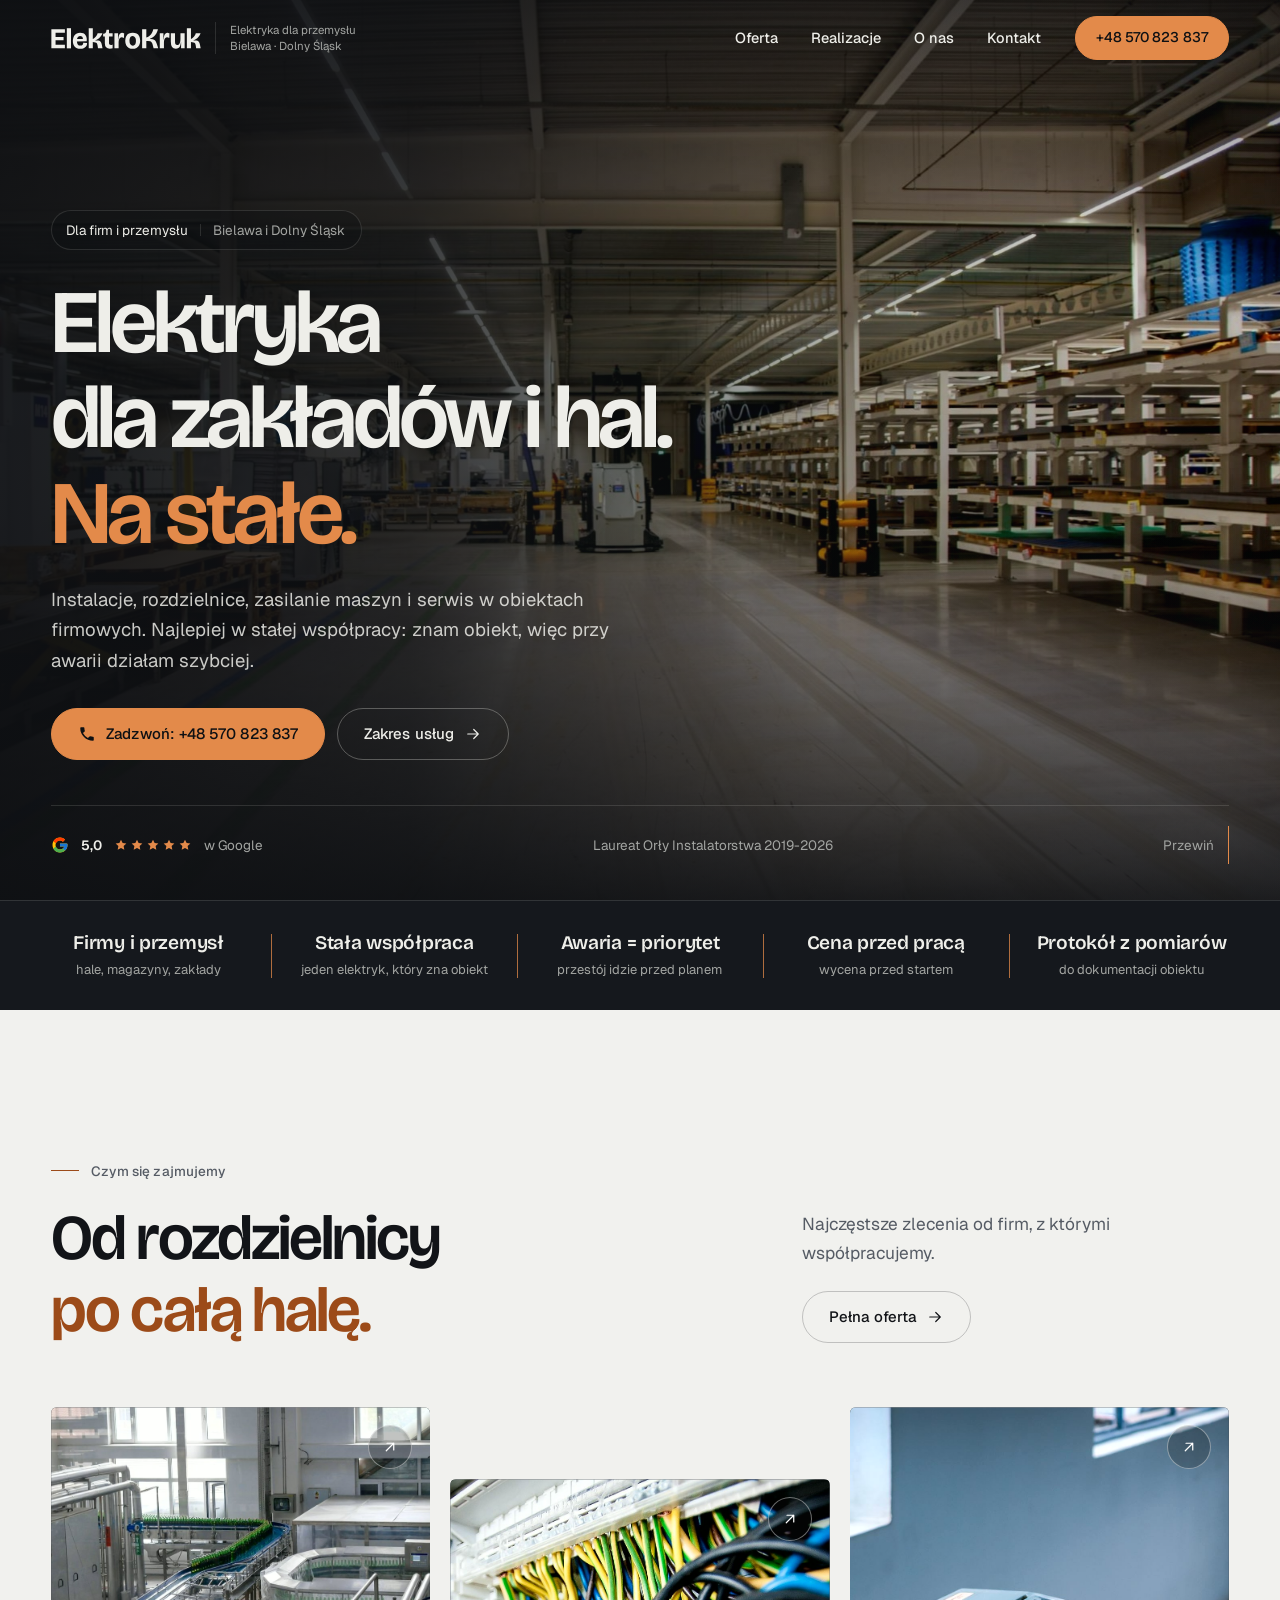
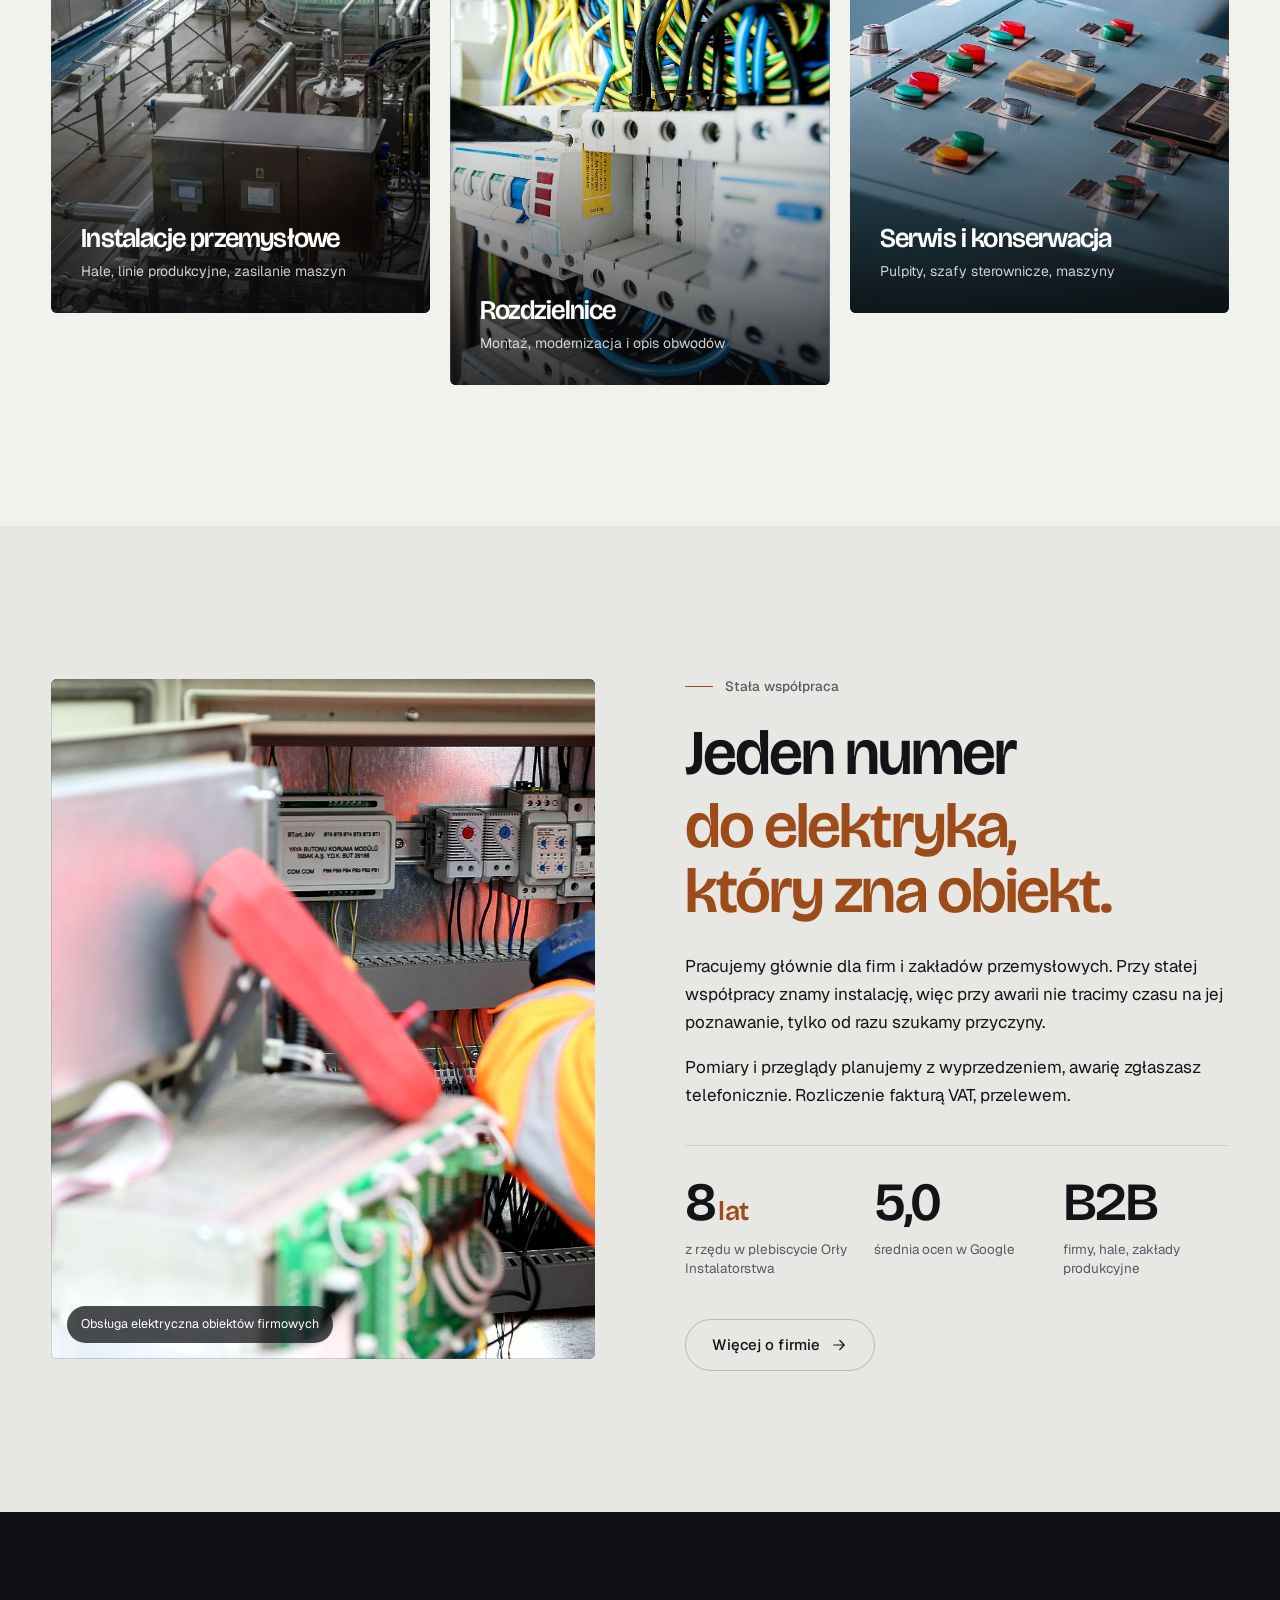
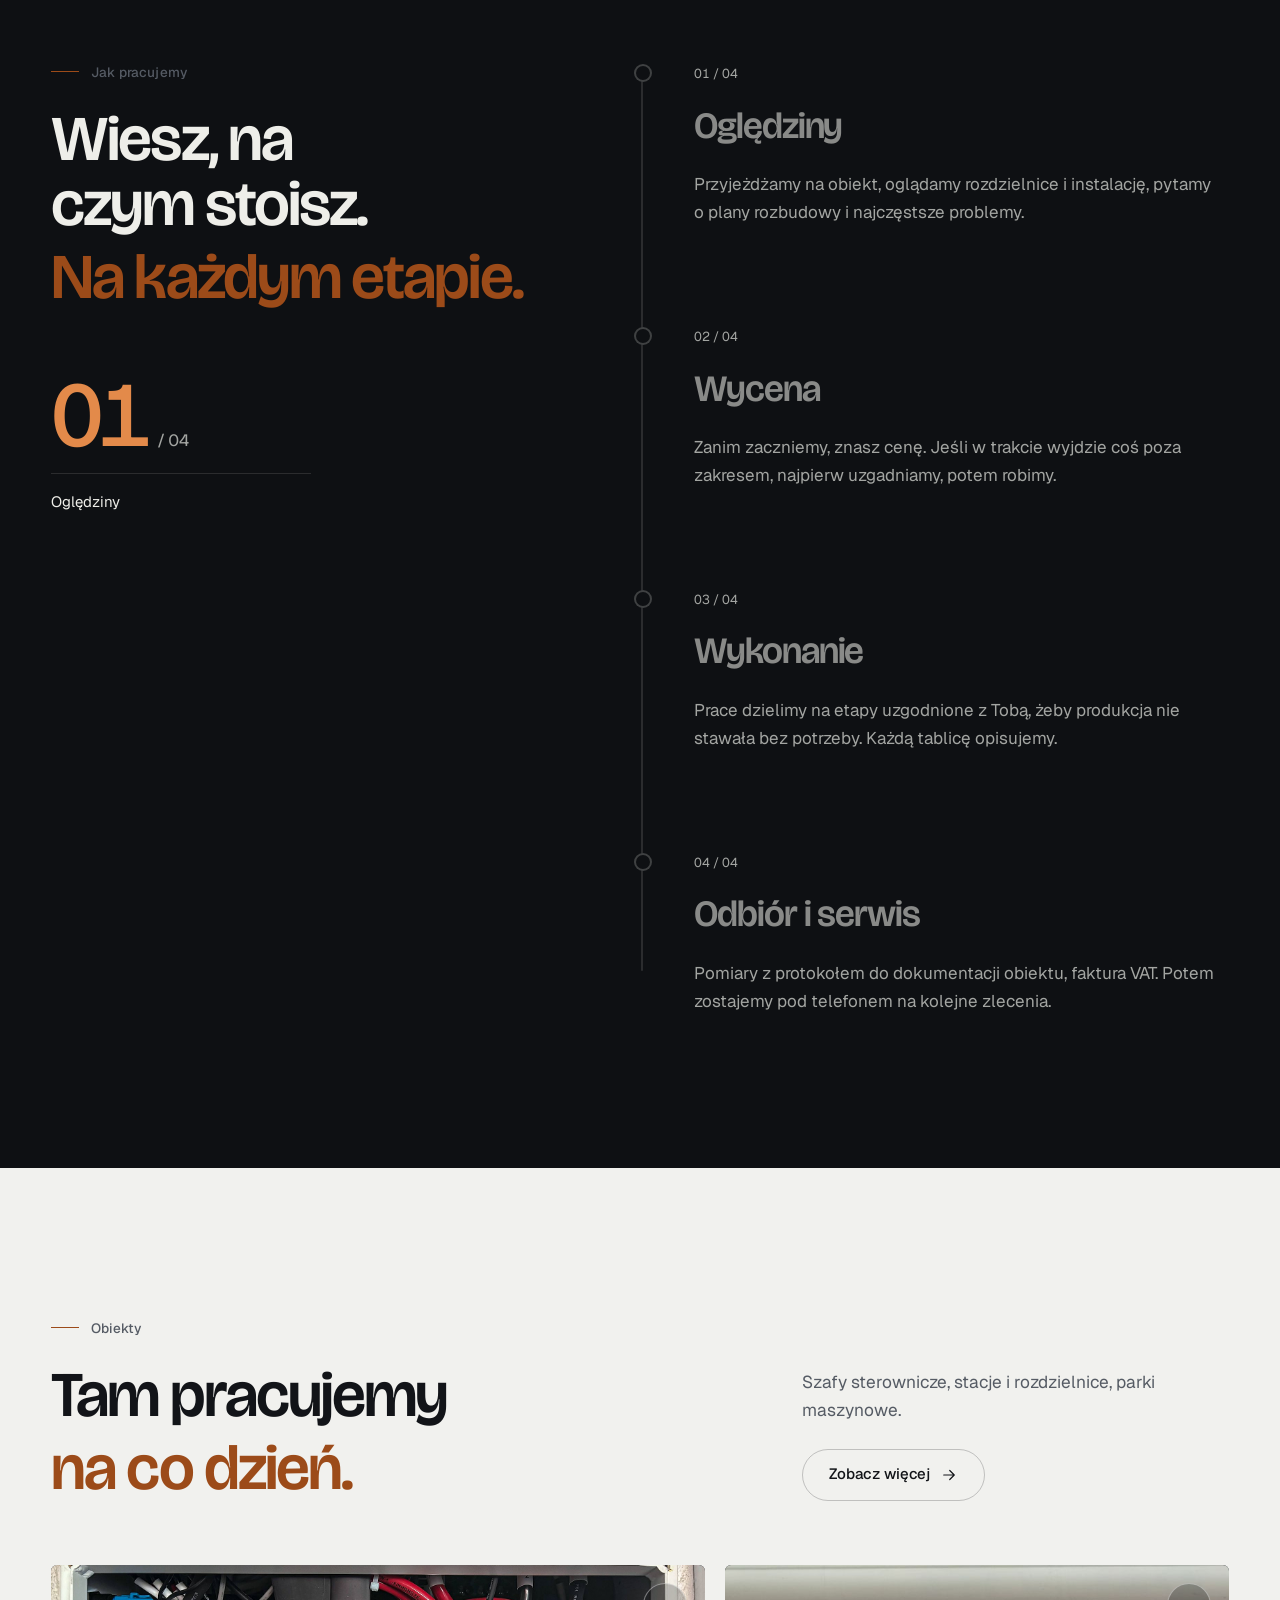
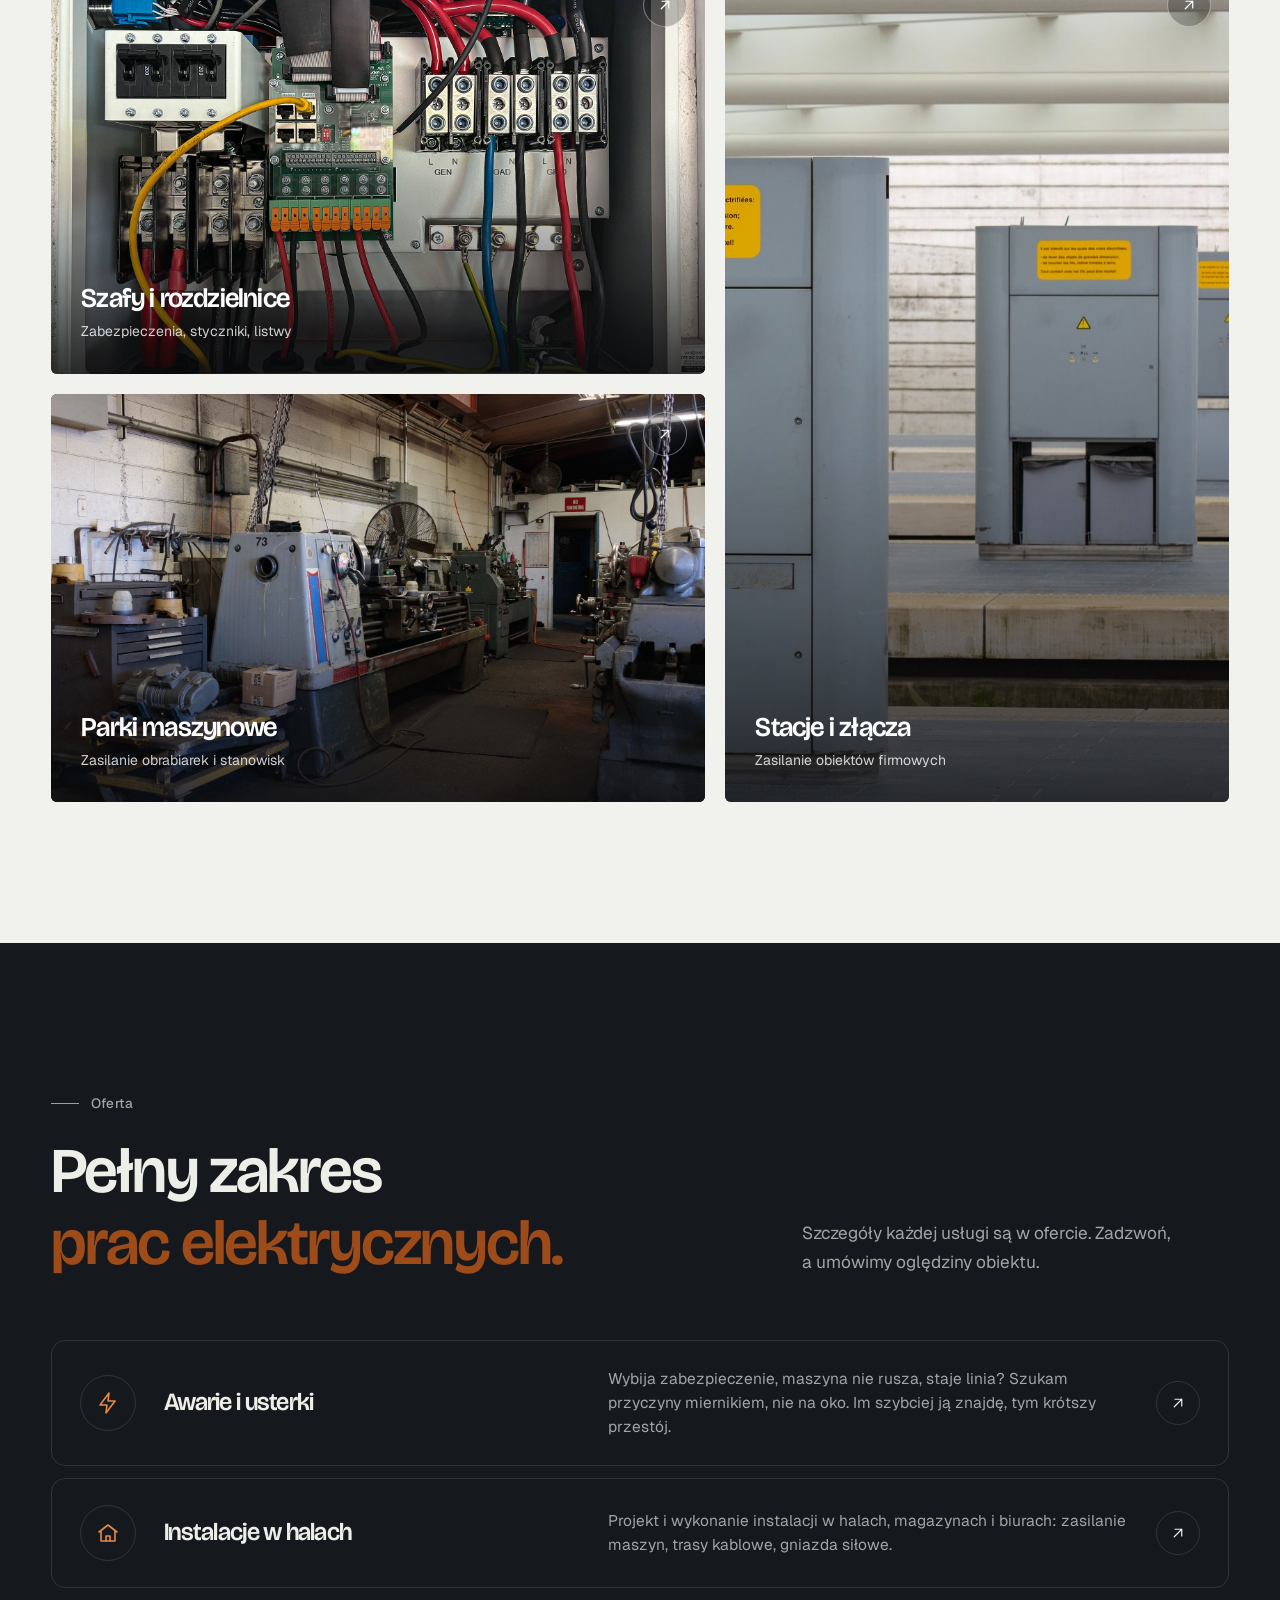
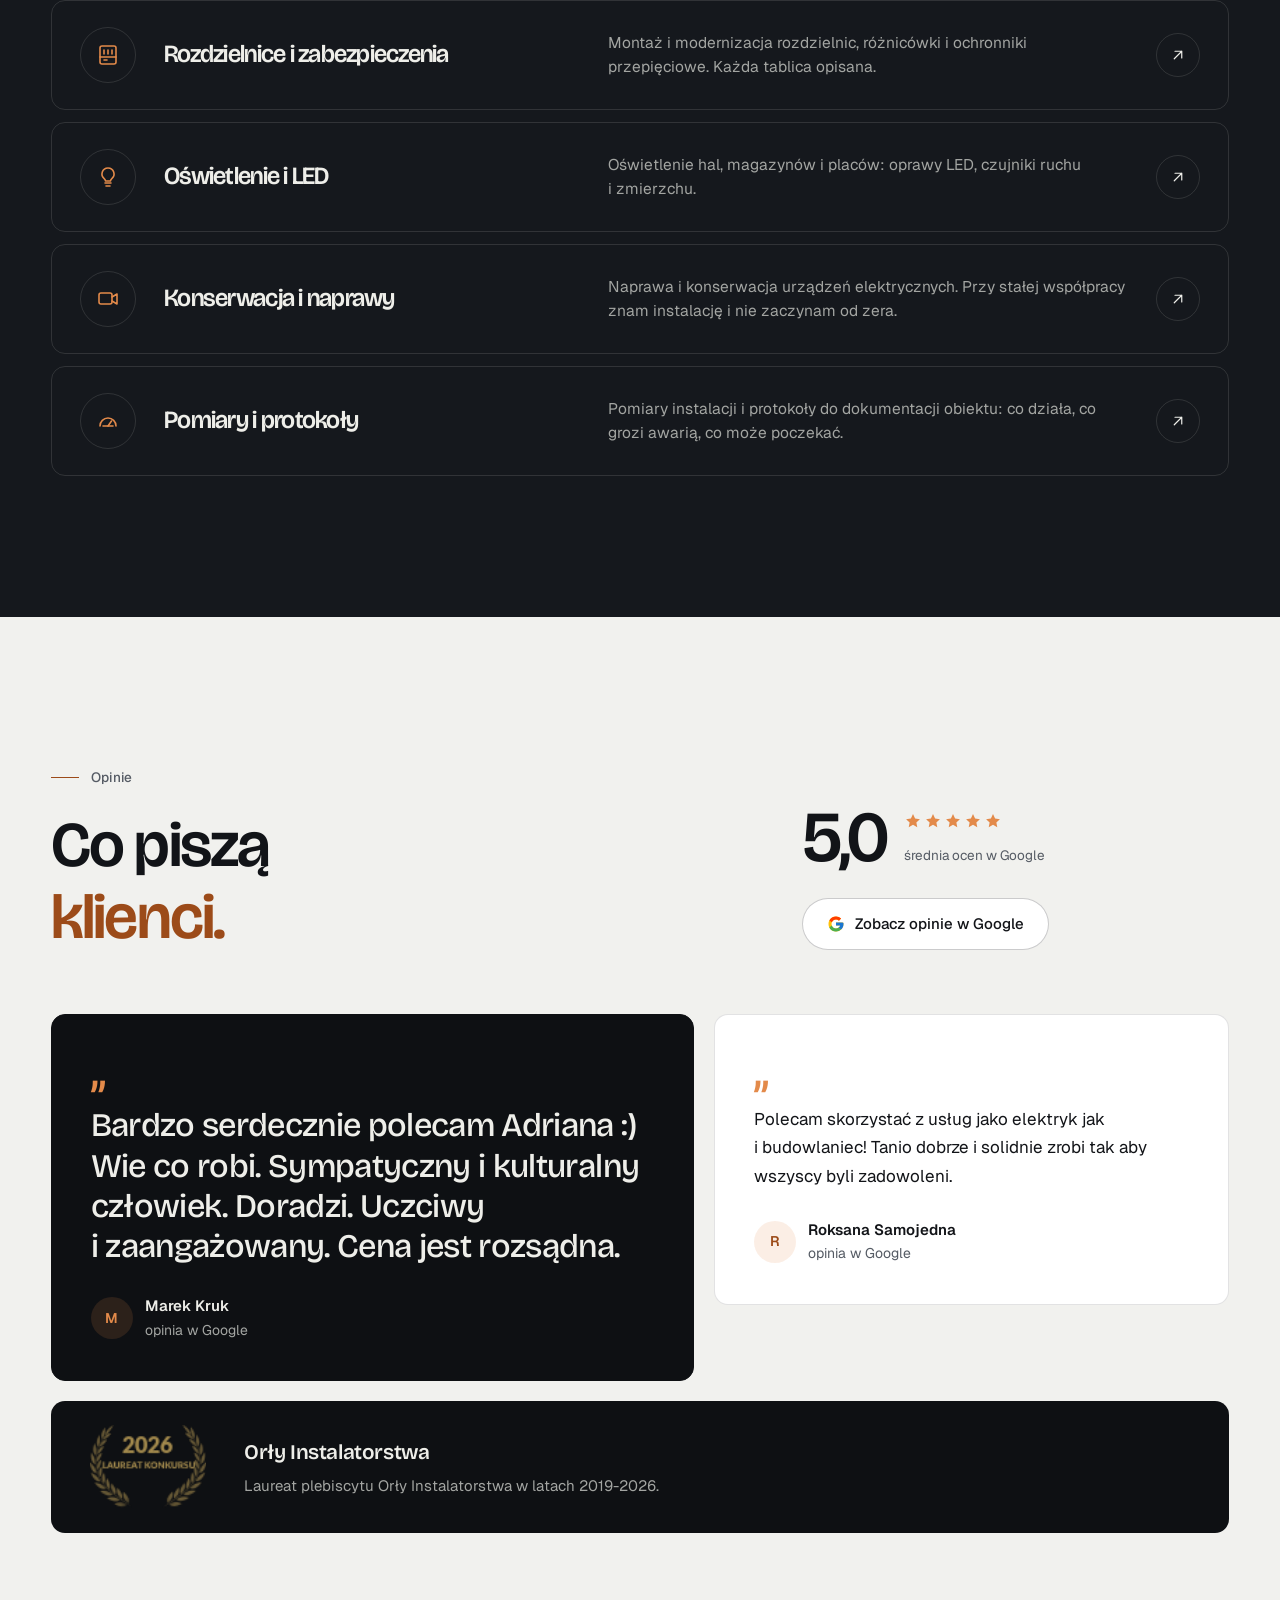
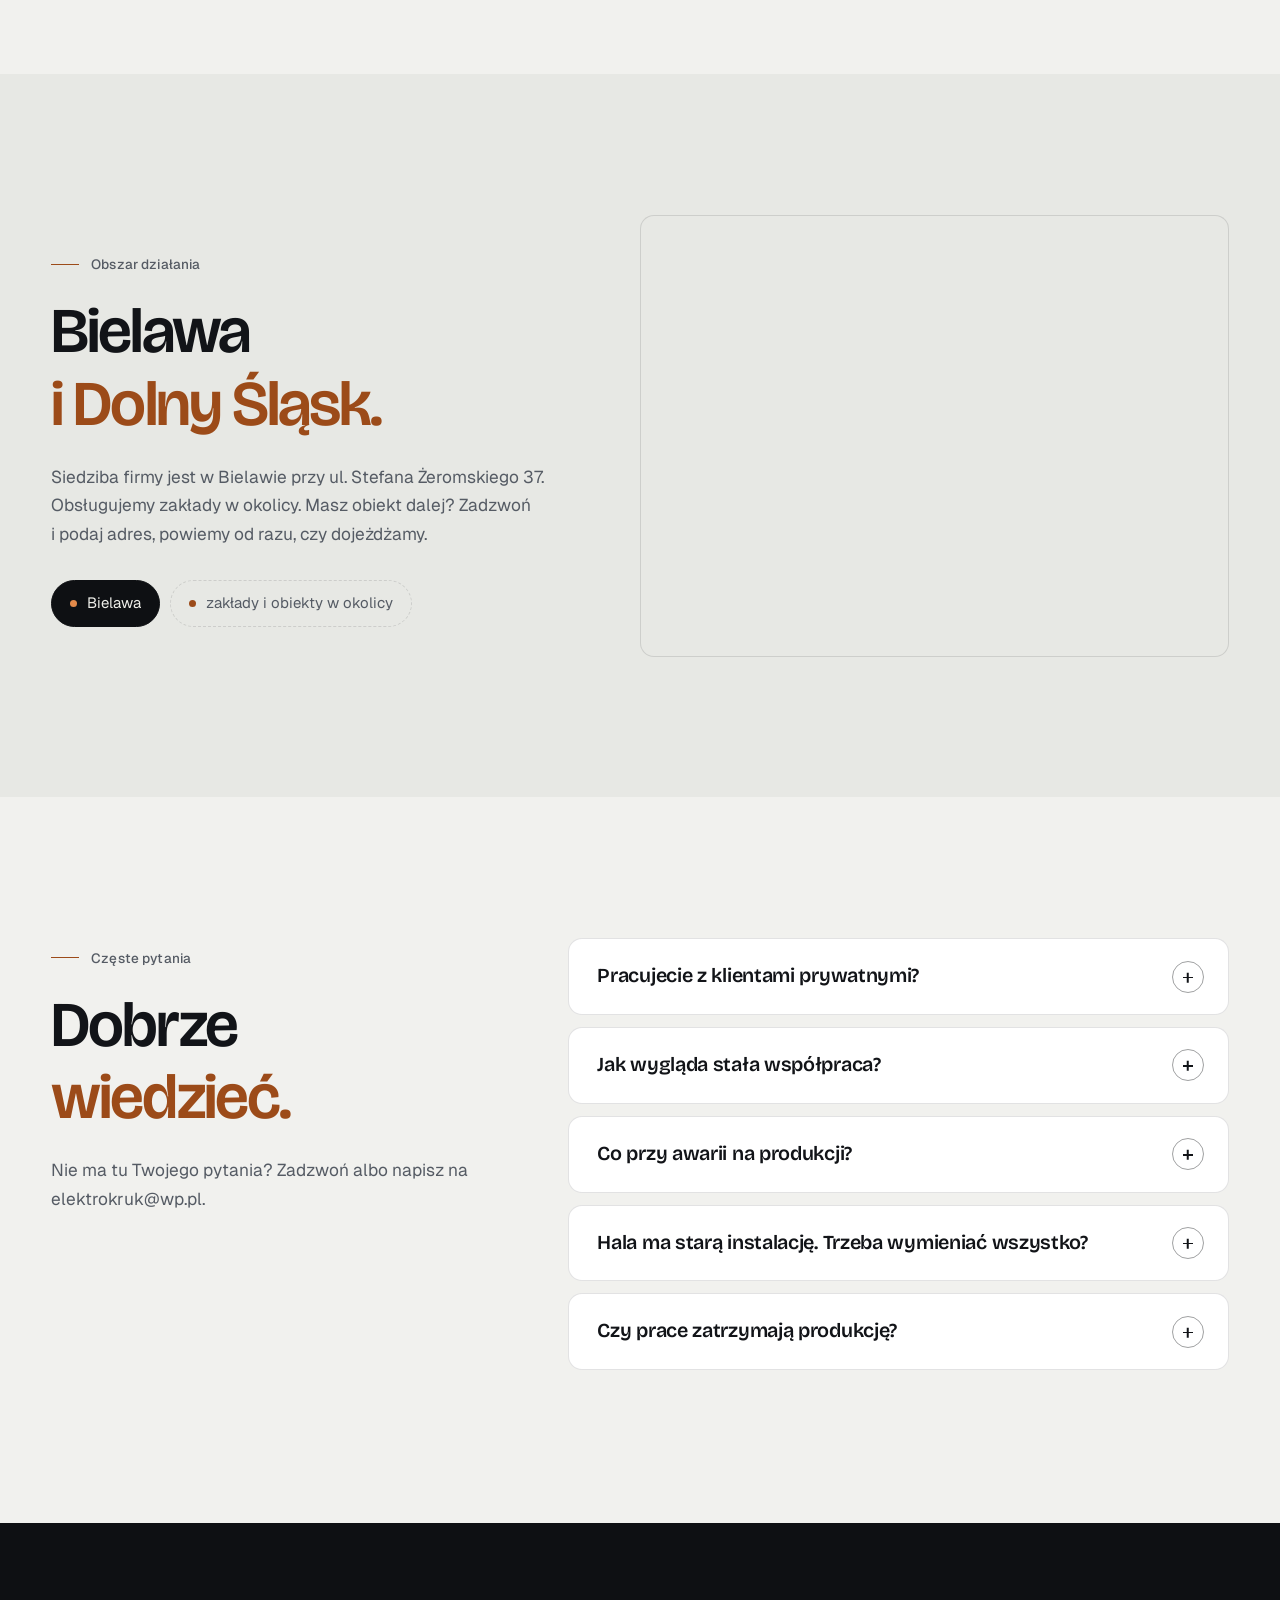
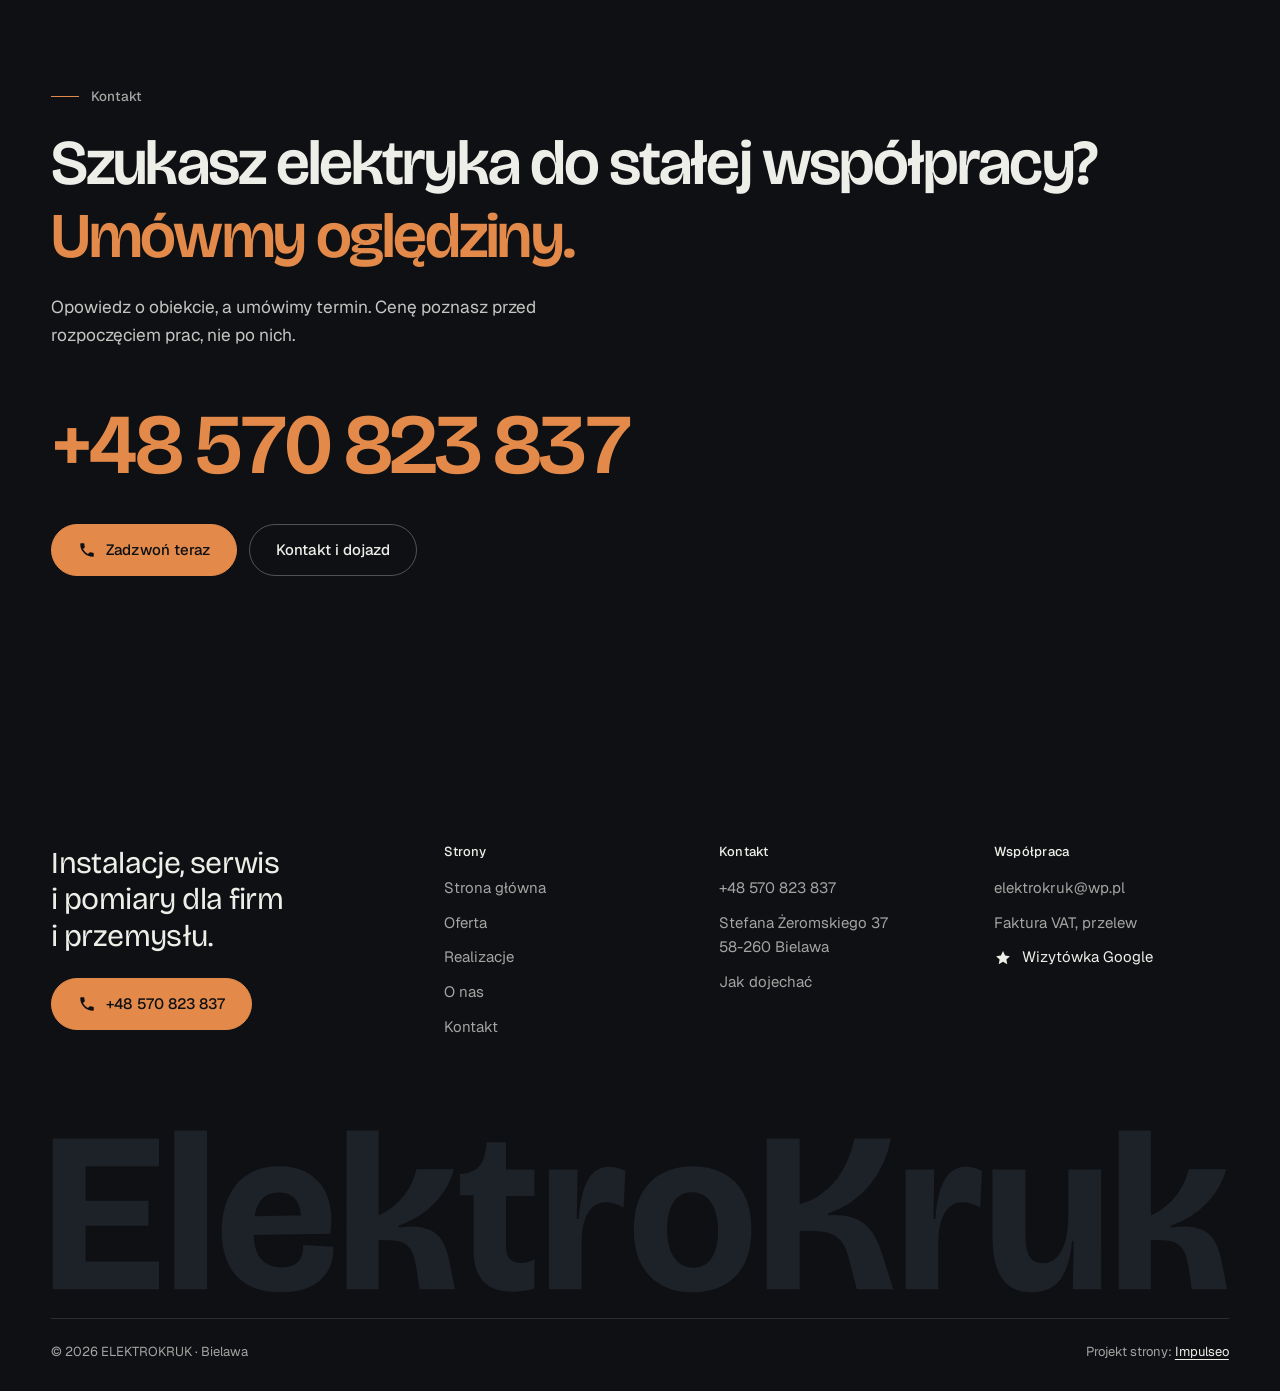
==== commit 22fd9c27: "[claude-edit][cmt:9f55c4dd-05ca-46e5-86be-7cffab984a0b] nowy projekt jak ElMac: grafit + miedź, ekra" ====
--- a/index.html
+++ b/index.html
@@ -3,247 +3,395 @@
 <head>
 <meta charset="UTF-8">
 <meta name="viewport" content="width=device-width, initial-scale=1.0">
-<title>ELEKTROKRUK - instalacje elektryczne dla firm i przemysłu</title>
-<meta name="description" content="Elektryk w Bielawie z dojazdem. Awarie, instalacje, rozdzielnice, oświetlenie, pomiary z protokołem. Cenę znasz przed rozpoczęciem prac. Zadzwoń: +48 570 823 837.">
-<link rel="canonical" href="https://kris20032.github.io/elektrokruk/">
+<title>ELEKTROKRUK - instalacje elektryczne dla firm i przemysłu | Bielawa</title>
+<meta name="description" content="Elektryk dla firm i zakładów przemysłowych z Bielawy. Instalacje w halach, rozdzielnice, zasilanie maszyn, oświetlenie LED, pomiary z protokołem. Stała współpraca. Tel. +48 570 823 837.">
+<link rel="canonical" href="https://impulseo-pl.github.io/elektrokruk/">
 <meta name="robots" content="noindex, nofollow">
+<meta name="theme-color" content="#0E1013">
 <meta property="og:type" content="website">
 <meta property="og:locale" content="pl_PL">
 <meta property="og:site_name" content="ELEKTROKRUK">
-<meta property="og:title" content="ELEKTROKRUK - instalacje elektryczne dla firm i przemysłu">
-<meta property="og:description" content="Elektryk w Bielawie z dojazdem. Awarie, instalacje, rozdzielnice, oświetlenie, pomiary z protokołem. Cenę znasz przed rozpoczęciem prac. Zadzwoń: +48 570 823 837.">
-<meta property="og:url" content="https://kris20032.github.io/elektrokruk/">
-<meta property="og:image" content="https://kris20032.github.io/elektrokruk/img/og.jpg">
+<meta property="og:title" content="ELEKTROKRUK - instalacje elektryczne dla firm i przemysłu | Bielawa">
+<meta property="og:description" content="Elektryk dla firm i zakładów przemysłowych z Bielawy. Instalacje w halach, rozdzielnice, zasilanie maszyn, oświetlenie LED, pomiary z protokołem. Stała współpraca. Tel. +48 570 823 837.">
+<meta property="og:url" content="https://impulseo-pl.github.io/elektrokruk/">
+<meta property="og:image" content="https://impulseo-pl.github.io/elektrokruk/img/og.jpg">
 <meta property="og:image:width" content="1200">
 <meta property="og:image:height" content="630">
 <meta name="twitter:card" content="summary_large_image">
-<script type="application/ld+json">{"@context": "https://schema.org", "@type": "Electrician", "name": "ELEKTROKRUK", "url": "https://kris20032.github.io/elektrokruk/", "telephone": "+48570823837", "image": "https://kris20032.github.io/elektrokruk/img/og.jpg", "areaServed": "Bielawa", "sameAs": ["https://maps.google.com/?cid=15804506699159019590"]}</script>
+<script type="application/ld+json">{"@context": "https://schema.org", "@type": "Electrician", "name": "ELEKTROKRUK", "url": "https://impulseo-pl.github.io/elektrokruk/", "telephone": "+48570823837", "email": "elektrokruk@wp.pl", "image": "https://impulseo-pl.github.io/elektrokruk/img/og.jpg", "address": {"@type": "PostalAddress", "streetAddress": "Stefana Żeromskiego 37", "postalCode": "58-260", "addressLocality": "Bielawa", "addressCountry": "PL"}, "geo": {"@type": "GeoCoordinates", "latitude": 50.6931785, "longitude": 16.6247631}, "areaServed": "Dolny Śląsk", "aggregateRating": {"@type": "AggregateRating", "ratingValue": "5.0", "reviewCount": "2"}, "sameAs": ["https://maps.google.com/?cid=15804506699159019590"]}</script>
+<script>(function(){var d=document.documentElement;d.classList.add('js');try{if(!window.matchMedia('(prefers-reduced-motion: reduce)').matches)d.classList.add('anim');}catch(e){}setTimeout(function(){if(!d.classList.contains('anim-ok'))d.classList.remove('anim');},3500);})();</script>
+<script>(function(){try{var d=document.documentElement,q=/[?&]intro/.test(location.search);if(!q&&window.matchMedia&&matchMedia('(prefers-reduced-motion: reduce)').matches)return;if(!q&&sessionStorage.getItem('ekruk_intro'))return;sessionStorage.setItem('ekruk_intro','1');d.classList.add('intro-on');setTimeout(function(){d.classList.remove('intro-on','intro-gra','intro-out');d.classList.add('hero-go')},4600);}catch(e){}})();</script>
+<link rel="preload" as="image" href="img/hero.jpg" fetchpriority="high">
 <link rel="preconnect" href="https://fonts.googleapis.com">
 <link rel="preconnect" href="https://fonts.gstatic.com" crossorigin>
-<link href="https://fonts.googleapis.com/css2?family=Sora:wght@600;700;800&family=Manrope:wght@400;500;600&display=swap" rel="stylesheet">
-<link rel="stylesheet" href="assets/styles.css?v=871f7fb6">
+<link href="https://fonts.googleapis.com/css2?family=Bricolage+Grotesque:opsz,wght@12..96,400..700&family=Geist:wght@400..600&display=swap" rel="stylesheet">
+<link rel="stylesheet" href="assets/styles.css?v=20261001c">
+<script src="assets/lenis.min.js?v=1.1.20" defer></script>
+<script src="assets/main.js?v=20261001c" defer></script>
 </head>
 <body>
-
-<header class="nav">
-  <div class="wrap nav-inner">
-    <a class="brand" href="index.html"><span class="name">ELEKTROKRUK</span><span class="sub">Bielawa</span></a>
-    <nav class="nav-links">
-      <a href="oferta.html">Oferta</a>
-      <a href="realizacje.html">Realizacje</a>
-      <a href="o-nas.html">O nas</a>
-      <a href="kontakt.html">Kontakt</a>
-      <a href="tel:+48570823837" class="btn btn-accent">Zadzwoń +48 570 823 837</a>
-    </nav>
-    <button class="nav-toggle" aria-label="Menu"><span></span><span></span><span></span></button>
-  </div>
+<a class="skip" href="#tresc">Przejdź do treści</a>
+<header class="site-head">
+<div class="intro" aria-hidden="true"><span class="intro-line"><i></i></span><span class="intro-meta">elektryka dla firm i przemysłu · Bielawa</span></div><div class="head-in">
+  <a class="brand" href="index.html" aria-label="ELEKTROKRUK - strona główna">
+    <span class="znak"><svg class="wm" viewBox="36 -702 5160 724" role="img" aria-label="ELEKTROKRUK"><path pathLength="1" style="--i:0" d="M43.0 0.0V-660.0H187.5V0.0ZM146.2 0.0V-121.3H509.2V0.0ZM146.2 -278.0V-387.7H463.0V-278.0ZM146.2 -538.7V-660.0H509.2V-538.7Z"/><path pathLength="1" style="--i:1" d="M575.7 0.0V-695.0H720.0V0.0Z"/><path pathLength="1" style="--i:2" d="M1044.0 13.8Q972.5 13.8 923.1 -7.1Q873.7 -28.0 842.7 -64.9Q811.7 -101.8 797.6 -150.0Q783.5 -198.2 783.5 -252.8Q783.5 -309.8 798.1 -361.4Q812.7 -413.0 843.0 -452.9Q873.3 -492.8 920.9 -515.9Q968.5 -539.0 1034.5 -539.0Q1099.2 -539.0 1146.1 -516.7Q1193.0 -494.3 1221.7 -454.1Q1250.5 -413.8 1260.0 -360.2Q1269.5 -306.5 1260.0 -243.2L873.3 -237.0V-318.5L1150.3 -323.7L1129.7 -276.5Q1134.7 -323.3 1125.7 -356.2Q1116.7 -389.0 1094.4 -406.5Q1072.2 -424.0 1034.5 -424.0Q994.5 -424.0 969.7 -403.6Q944.8 -383.2 933.9 -346.3Q923.0 -309.3 923.0 -259.7Q923.0 -175.5 953.6 -135.2Q984.2 -95.0 1045.5 -95.0Q1073.3 -95.0 1091.8 -102.6Q1110.3 -110.2 1121.6 -123.7Q1132.8 -137.3 1137.3 -155.3Q1141.7 -173.3 1140.5 -194.0L1273.0 -186.3Q1275.3 -151.0 1264.7 -115.7Q1254.0 -80.5 1227.4 -51.3Q1200.8 -22.2 1155.7 -4.2Q1110.5 13.8 1044.0 13.8Z"/><path pathLength="1" style="--i:3" d="M1330.7 0.0V-695.0H1471.7V-322.7Q1508.3 -339.5 1536.5 -363.0Q1564.7 -386.5 1585.2 -414.1Q1605.7 -441.7 1618.4 -470.2Q1631.2 -498.7 1637.7 -525.3H1802.5Q1792.2 -486.8 1771.2 -449.7Q1750.3 -412.5 1719.3 -379.7Q1688.3 -346.8 1647.9 -320.7Q1607.5 -294.7 1559.0 -278.3V-270.3Q1621.5 -279.2 1661.7 -270.8Q1701.8 -262.5 1725.4 -241.5Q1749.0 -220.5 1761.8 -189.7Q1774.7 -158.8 1782.0 -121.8L1806.0 0.0H1650.2L1638.2 -86.0Q1633.0 -121.3 1623.5 -150.4Q1614.0 -179.5 1590.2 -197.2Q1566.3 -214.8 1518.0 -215.0L1471.7 -215.2V0.0Z"/><path pathLength="1" style="--i:4" d="M2061.0 11.3Q1973.8 11.3 1930.5 -34.1Q1887.2 -79.5 1887.2 -173.5V-411.3H1827.5V-504.8H1836.3Q1891.3 -511.5 1914.6 -541.0Q1937.8 -570.5 1943.0 -630.0L1944.2 -643.5H2029.8V-525.0H2154.7V-408.0H2029.8V-186.0Q2029.8 -147.7 2048.2 -131.0Q2066.7 -114.3 2094.8 -114.3Q2109.7 -114.3 2125.6 -118.7Q2141.5 -123.0 2154.7 -131.0V-3.2Q2126.0 5.5 2102.9 8.4Q2079.8 11.3 2061.0 11.3Z"/><path pathLength="1" style="--i:5" d="M2217.7 0.0V-276.5L2217.3 -525.0H2343.5L2339.8 -307.5H2348.2Q2354.2 -392.3 2372.1 -442.6Q2390.0 -492.8 2417.7 -514.8Q2445.3 -536.8 2480.2 -536.8Q2497.3 -536.8 2515.9 -532.2Q2534.5 -527.7 2552.7 -517.7L2545.2 -358.5Q2524.7 -370.2 2505.0 -375.8Q2485.3 -381.3 2467.7 -381.3Q2433.7 -381.3 2409.9 -360.3Q2386.2 -339.3 2373.7 -298.7Q2361.2 -258.0 2361.2 -199.8V0.0Z"/><path pathLength="1" style="--i:6" d="M2846.7 13.8Q2772.0 13.8 2713.7 -16.6Q2655.3 -47.0 2622.4 -108.2Q2589.5 -169.5 2589.5 -261.8Q2589.5 -357.2 2623.6 -418.3Q2657.7 -479.5 2716.2 -509.2Q2774.7 -539.0 2848.2 -539.0Q2924.3 -539.0 2982.2 -508.4Q3040.0 -477.8 3072.5 -416.5Q3105.0 -355.2 3105.0 -262.0Q3105.0 -166.5 3071.1 -105.4Q3037.2 -44.3 2978.7 -15.3Q2920.2 13.8 2846.7 13.8ZM2849.8 -94.3Q2884.8 -94.3 2909.0 -113.0Q2933.2 -131.7 2946.0 -167.7Q2958.8 -203.8 2958.8 -254.2Q2958.8 -308.7 2945.1 -346.4Q2931.3 -384.2 2905.8 -404.6Q2880.2 -425.0 2844.2 -425.0Q2810.0 -425.0 2785.7 -406.0Q2761.5 -387.0 2748.6 -350.7Q2735.7 -314.3 2735.7 -263.5Q2735.7 -183.7 2765.9 -139.0Q2796.2 -94.3 2849.8 -94.3Z"/><path pathLength="1" style="--i:7" d="M3172.0 0.0V-660.0H3316.5V-371.8Q3369.0 -386.0 3409.9 -415.6Q3450.8 -445.2 3480.4 -484.5Q3510.0 -523.8 3528.8 -569.2Q3547.7 -614.5 3555.8 -660.0H3717.2Q3706.0 -603.0 3682.8 -551.8Q3659.7 -500.7 3624.5 -458.1Q3589.3 -415.5 3543.5 -383.2Q3497.7 -350.8 3440.8 -331.5V-323.7Q3502.3 -327.7 3543.2 -314.8Q3584.0 -302.0 3609.8 -277.8Q3635.7 -253.7 3650.9 -222.5Q3666.2 -191.3 3676.5 -158.5L3727.0 0.0H3567.0L3531.2 -138.3Q3521.0 -179.0 3502.4 -204.8Q3483.8 -230.7 3453.3 -242.7Q3422.8 -254.7 3374.2 -254.7H3316.5V0.0Z"/><path pathLength="1" style="--i:8" d="M3780.7 0.0V-276.5L3780.3 -525.0H3906.5L3902.8 -307.5H3911.2Q3917.2 -392.3 3935.1 -442.6Q3953.0 -492.8 3980.7 -514.8Q4008.3 -536.8 4043.2 -536.8Q4060.3 -536.8 4078.9 -532.2Q4097.5 -527.7 4115.7 -517.7L4108.2 -358.5Q4087.7 -370.2 4068.0 -375.8Q4048.3 -381.3 4030.7 -381.3Q3996.7 -381.3 3972.9 -360.3Q3949.2 -339.3 3936.7 -298.7Q3924.2 -258.0 3924.2 -199.8V0.0Z"/><path pathLength="1" style="--i:9" d="M4331.8 13.8Q4244.5 13.8 4202.9 -47.7Q4161.3 -109.2 4161.3 -236.8V-525.0H4305.8V-238.5Q4305.8 -170.0 4324.4 -141.7Q4343.0 -113.5 4380.5 -113.5Q4405.8 -113.5 4426.5 -126.2Q4447.2 -139.0 4462.3 -165.1Q4477.5 -191.2 4485.5 -232.1Q4493.5 -273.0 4493.5 -330.3V-525.0H4637.8V-244.5L4638.2 0.0H4513.5L4517.2 -209.7H4509.8Q4503.0 -131.5 4481.6 -82.3Q4460.2 -33.0 4423.1 -9.6Q4386.0 13.8 4331.8 13.8Z"/><path pathLength="1" style="--i:10" d="M4714.7 0.0V-695.0H4855.7V-322.7Q4892.3 -339.5 4920.5 -363.0Q4948.7 -386.5 4969.2 -414.1Q4989.7 -441.7 5002.4 -470.2Q5015.2 -498.7 5021.7 -525.3H5186.5Q5176.2 -486.8 5155.2 -449.7Q5134.3 -412.5 5103.3 -379.7Q5072.3 -346.8 5031.9 -320.7Q4991.5 -294.7 4943.0 -278.3V-270.3Q5005.5 -279.2 5045.7 -270.8Q5085.8 -262.5 5109.4 -241.5Q5133.0 -220.5 5145.8 -189.7Q5158.7 -158.8 5166.0 -121.8L5190.0 0.0H5034.2L5022.2 -86.0Q5017.0 -121.3 5007.5 -150.4Q4998.0 -179.5 4974.2 -197.2Q4950.3 -214.8 4902.0 -215.0L4855.7 -215.2V0.0Z"/></svg></span>
+    <span class="brand-sub">Elektryka dla przemysłu<br>Bielawa · Dolny Śląsk</span>
+  </a>
+  <nav class="nav-links" aria-label="Menu główne">
+    <a class="nl" href="oferta.html">Oferta</a><a class="nl" href="realizacje.html">Realizacje</a><a class="nl" href="o-nas.html">O&nbsp;nas</a><a class="nl" href="kontakt.html">Kontakt</a>
+    <a class="btn btn-copper nav-cta" href="tel:+48570823837">+48 570 823 837</a>
+  </nav>
+  <button class="burger" type="button" aria-label="Otwórz menu" aria-expanded="false" aria-controls="mnav"><span></span><span></span></button>
+</div>
 </header>
-
-<main>
-<section class="hero-fach">
-  <img class="hf-photo" src="img/hero.jpg" fetchpriority="high" data-rotate="img/g1.jpg|img/g2.jpg" alt="ELEKTROKRUK" width="1830" height="1200">
-  <div class="hf-panel">
-    <div class="hf-inner">
-      <span class="hf-kicker">Elektryk · Bielawa i okolice</span>
-      <h1 class="hf-title">Instalacje elektryczne dla firm i przemysłu <em></em></h1>
-      <p class="hf-lead">Hale, zakłady produkcyjne i obiekty firmowe. Najlepiej w stałej współpracy: znam obiekt, więc przy awarii działam szybciej.</p>
-      <a class="hf-phone" href="tel:+48570823837"><span class="hf-phone-lab">Zadzwoń teraz</span><span class="hf-phone-num"><svg class="ico-tel" width="16" height="16" viewBox="0 0 24 24" fill="none" aria-hidden="true"><path d="M6.6 10.8a15.5 15.5 0 0 0 6.6 6.6l2.2-2.2a1 1 0 0 1 1-.24 11.4 11.4 0 0 0 3.6.58 1 1 0 0 1 1 1V20a1 1 0 0 1-1 1A17 17 0 0 1 3 4a1 1 0 0 1 1-1h3.5a1 1 0 0 1 1 1c0 1.25.2 2.46.58 3.6a1 1 0 0 1-.25 1l-2.23 2.2Z" fill="currentColor"/></svg> +48 570 823 837</span></a>
-      <div class="hf-actions">
-        <a href="kontakt.html" class="btn btn-accent">Zadzwoń po wycenę <span class="arr">→</span></a>
-        <a href="tel:+48570823837" class="btn btn-ghost hf-ghost">Zadzwoń +48 570 823 837</a>
-      </div>
-      <div class="hf-trust"><svg class="ico-star" width="14" height="14" viewBox="0 0 24 24" style="vertical-align:-2px" aria-hidden="true"><path d="M12 2.8l2.85 5.8 6.4.93-4.63 4.5 1.1 6.37L12 17.4l-5.72 3 1.1-6.37-4.63-4.5 6.4-.93L12 2.8Z" fill="currentColor"/></svg> Ocena 5,0 w Google</div>
-    </div>
-  </div>
-</section>
-<section class="fach-promise">
-  <div class="wrap">
-    <ul class="fp-row reveal"><li>Bezpłatna wycena</li><li>Dojazd: Bielawa i okolice</li><li>Gwarancja na robociznę</li></ul>
-  </div>
-</section>
-<section class="opinie-mini" aria-label="Opinie klientów">
-  <div class="wrap">
-    <div class="om-row">
-      <div class="om-item reveal"><blockquote>„Bardzo serdecznie polecam Adriana :) Wie co robi.”</blockquote><span class="om-autor">Marek Kruk</span></div>
-      <div class="om-item reveal"><blockquote>„Polecam skorzystać z usług jako elektryk jak i budowlaniec!”</blockquote><span class="om-autor">Roksana Samojedna</span></div>
-    </div>
-  </div>
-</section>
-<section class="awaria">
-  <div class="wrap">
-      <div class="reveal">
-        <h3>Awaria na produkcji? Jestem pod telefonem.</h3>
-        <p>Przestój kosztuje, więc pilne zgłoszenia idą przed planowane prace.</p>
-      </div>
-      <a class="btn btn-accent" href="tel:+48570823837">Zadzwoń teraz: +48 570 823 837</a>
-  </div>
-</section>
-<section class="gateways-band">
-  <div class="wrap">
-    <div class="gateways">
-      <a href="oferta.html" class="gateway reveal"><img src="img/g11.jpg" alt="Awarie i usterki" loading="lazy" width="1880" height="1253" decoding="async"><span class="g-ttl">Awarie i usterki</span></a>
-      <a href="oferta.html" class="gateway reveal"><img src="img/g12.jpg" alt="Instalacje elektryczne" loading="lazy" width="1880" height="1253" decoding="async"><span class="g-ttl">Instalacje elektryczne</span></a>
-      <a href="oferta.html" class="gateway reveal"><img src="img/g13.jpg" alt="Rozdzielnice i zabezpieczenia" loading="lazy" width="1880" height="1253" decoding="async"><span class="g-ttl">Rozdzielnice i zabezpieczenia</span></a>
-    </div>
-  </div>
-</section>
-<section class="proces proces-os fachowcy">
+<script>(function(){var d=document.documentElement;if(!d.classList.contains('intro-on'))return;
+var wyszlo=false,koniec=false,t0=Date.now();
+function heroGotowe(){var im=document.querySelector('.hero-media img');return !!(im&&im.complete&&im.naturalWidth>0);}
+function sprzataj(){if(koniec)return;koniec=true;d.classList.add('hero-go');d.classList.remove('intro-on','intro-gra','intro-out');
+['--i-w','--i-h','--i-px','--i-py','--i-zmniejsz','--i-baza-w','--i-baza-h'].forEach(function(k){d.style.removeProperty(k);});
+try{document.dispatchEvent(new Event('wejscie:koniec'));}catch(e){}}
+function wyjdz(){if(wyszlo||koniec)return;wyszlo=true;d.classList.add('intro-out');setTimeout(function(){d.classList.add('hero-go');},240);setTimeout(sprzataj,880);}
+function moze(){if(wyszlo||koniec)return;var t=Date.now()-t0;if(t>=1240&&(heroGotowe()||t>=1700))wyjdz();else setTimeout(moze,60);}
+try{var znak=document.querySelector('.brand .znak'),wm=znak&&znak.querySelector('.wm');if(!wm){sprzataj();return;}
+znak.classList.add('mierze');var r=wm.getBoundingClientRect();znak.classList.remove('mierze');
+if(!r.width||!r.height){sprzataj();return;}
+var W=window.innerWidth,H=window.innerHeight,cel=W<680?Math.min(W*0.66,300):Math.min(W*0.34,520);cel=Math.max(r.width,cel);
+var u=function(k,v){d.style.setProperty(k,v);};
+u('--i-w',Math.round(cel)+'px');u('--i-h',Math.round(cel*r.height/r.width)+'px');u('--i-zmniejsz',(r.width/cel).toFixed(4));
+u('--i-px',Math.round(r.left+r.width/2-W/2)+'px');u('--i-py',Math.round(r.top+r.height/2-H/2)+'px');
+u('--i-baza-w',Math.round(r.width)+'px');u('--i-baza-h',Math.round(r.height)+'px');
+requestAnimationFrame(function(){requestAnimationFrame(function(){d.classList.add('intro-gra');t0=Date.now();moze();});});
+['wheel','touchstart','keydown','pointerdown'].forEach(function(ev){window.addEventListener(ev,function(){sprzataj();},{once:true,passive:true});});
+setTimeout(sprzataj,3900);
+}catch(e){sprzataj();}})();</script>
+<div class="mnav" id="mnav">
+  <div class="mnav-in">
+    <a class="ml" href="index.html" aria-current="page">Strona główna</a><a class="ml" href="oferta.html">Oferta</a><a class="ml" href="realizacje.html">Realizacje</a><a class="ml" href="o-nas.html">O&nbsp;nas</a><a class="ml" href="kontakt.html">Kontakt</a>
+    <div class="mnav-foot">
+      <span>Stała obsługa elektryczna zakładów i&nbsp;obiektów firmowych</span>
+      <a class="btn btn-copper" href="tel:+48570823837"><svg class="ico" width="16" height="16" viewBox="0 0 24 24" fill="none" aria-hidden="true"><path d="M6.6 10.8a15.5 15.5 0 0 0 6.6 6.6l2.2-2.2a1 1 0 0 1 1-.24 11.4 11.4 0 0 0 3.6.58 1 1 0 0 1 1 1V20a1 1 0 0 1-1 1A17 17 0 0 1 3 4a1 1 0 0 1 1-1h3.5a1 1 0 0 1 1 1c0 1.25.2 2.46.58 3.6a1 1 0 0 1-.25 1l-2.23 2.2Z" fill="currentColor"/></svg>+48 570 823 837</a>
+    </div>
+  </div>
+</div>
+
+<main id="tresc">
+
+<section class="hero">
+  <div class="hero-media"><img src="img/hero.jpg" alt="Hala produkcyjna z liniowym oświetleniem LED pod stropem" width="1830" height="1200" decoding="async" fetchpriority="high"></div>
+  <div class="hero-in">
+    <p class="hero-tag up" style="--d:0">Dla firm i&nbsp;przemysłu<span class="sep" aria-hidden="true"></span><span class="muted">Bielawa i&nbsp;Dolny Śląsk</span></p>
+    <h1><span class="ln"><span class="ln-i" style="--k:0">Elektryka</span></span><span class="ln"><span class="ln-i" style="--k:1">dla zakładów i&nbsp;hal.</span></span><span class="ln"><span class="ln-i" style="--k:2"><em>Na stałe.</em></span></span></h1>
+    <p class="hero-lead up" style="--d:380">Instalacje, rozdzielnice, zasilanie maszyn i&nbsp;serwis w&nbsp;obiektach firmowych. Najlepiej w&nbsp;stałej współpracy: znam obiekt, więc przy awarii działam szybciej.</p>
+    <div class="hero-ctas up" style="--d:500">
+      <a class="btn btn-copper" href="tel:+48570823837"><svg class="ico" width="16" height="16" viewBox="0 0 24 24" fill="none" aria-hidden="true"><path d="M6.6 10.8a15.5 15.5 0 0 0 6.6 6.6l2.2-2.2a1 1 0 0 1 1-.24 11.4 11.4 0 0 0 3.6.58 1 1 0 0 1 1 1V20a1 1 0 0 1-1 1A17 17 0 0 1 3 4a1 1 0 0 1 1-1h3.5a1 1 0 0 1 1 1c0 1.25.2 2.46.58 3.6a1 1 0 0 1-.25 1l-2.23 2.2Z" fill="currentColor"/></svg>Zadzwoń: +48 570 823 837</a>
+      <a class="btn btn-ghost" href="oferta.html">Zakres usług<svg class="ico arr" width="18" height="18" viewBox="0 0 24 24" fill="none" stroke="currentColor" stroke-width="1.6" stroke-linecap="round" stroke-linejoin="round" aria-hidden="true"><path d="M5 12h14M13 6l6 6-6 6"/></svg></a>
+    </div>
+    <div class="hero-foot up" style="--d:640">
+      <span class="rate"><svg class="g-logo" viewBox="0 0 48 48" aria-hidden="true"><path fill="#FFC107" d="M43.6 20.5H42V20H24v8h11.3C33.7 32.7 29.2 36 24 36c-6.6 0-12-5.4-12-12s5.4-12 12-12c3.1 0 5.8 1.2 7.9 3.1l5.7-5.7C34 6.1 29.3 4 24 4 12.9 4 4 12.9 4 24s8.9 20 20 20 20-8.9 20-20c0-1.3-.1-2.4-.4-3.5z"/><path fill="#FF3D00" d="m6.3 14.7 6.6 4.8C14.7 15.1 19 12 24 12c3.1 0 5.8 1.2 7.9 3.1l5.7-5.7C34 6.1 29.3 4 24 4 16.3 4 9.7 8.3 6.3 14.7z"/><path fill="#4CAF50" d="M24 44c5.2 0 9.9-2 13.4-5.2l-6.2-5.2A11.9 11.9 0 0 1 24 36c-5.2 0-9.6-3.3-11.3-7.9l-6.5 5C9.5 39.6 16.2 44 24 44z"/><path fill="#1976D2" d="M43.6 20.5H42V20H24v8h11.3a12 12 0 0 1-4.1 5.6l6.2 5.2C37 39.2 44 34 44 24c0-1.3-.1-2.4-.4-3.5z"/></svg><b>5,0</b><span class="stars" aria-label="Ocena 5 na 5"><svg viewBox="0 0 24 24" aria-hidden="true"><path fill="currentColor" d="M12 2.8l2.8 5.9 6.4.8-4.7 4.4 1.2 6.3L12 17.1l-5.7 3.1 1.2-6.3L2.8 9.5l6.4-.8z"/></svg><svg viewBox="0 0 24 24" aria-hidden="true"><path fill="currentColor" d="M12 2.8l2.8 5.9 6.4.8-4.7 4.4 1.2 6.3L12 17.1l-5.7 3.1 1.2-6.3L2.8 9.5l6.4-.8z"/></svg><svg viewBox="0 0 24 24" aria-hidden="true"><path fill="currentColor" d="M12 2.8l2.8 5.9 6.4.8-4.7 4.4 1.2 6.3L12 17.1l-5.7 3.1 1.2-6.3L2.8 9.5l6.4-.8z"/></svg><svg viewBox="0 0 24 24" aria-hidden="true"><path fill="currentColor" d="M12 2.8l2.8 5.9 6.4.8-4.7 4.4 1.2 6.3L12 17.1l-5.7 3.1 1.2-6.3L2.8 9.5l6.4-.8z"/></svg><svg viewBox="0 0 24 24" aria-hidden="true"><path fill="currentColor" d="M12 2.8l2.8 5.9 6.4.8-4.7 4.4 1.2 6.3L12 17.1l-5.7 3.1 1.2-6.3L2.8 9.5l6.4-.8z"/></svg></span><span>w&nbsp;Google</span></span>
+      <span>Laureat Orły Instalatorstwa 2019-2026</span>
+      <span class="cue" aria-hidden="true">Przewiń<span class="cue-line"><i></i></span></span>
+    </div>
+  </div>
+</section>
+
+<section class="strip" aria-label="Najważniejsze w skrócie">
+  <div class="strip-in">
+    <div class="strip-it"><div class="k">Firmy i&nbsp;przemysł</div><div class="v">hale, magazyny, zakłady</div></div>
+    <div class="strip-it"><div class="k">Stała współpraca</div><div class="v">jeden elektryk, który zna obiekt</div></div>
+    <div class="strip-it"><div class="k">Awaria = priorytet</div><div class="v">przestój idzie przed planem</div></div>
+    <div class="strip-it"><div class="k">Cena przed pracą</div><div class="v">wycena przed startem</div></div>
+    <div class="strip-it"><div class="k">Protokół z&nbsp;pomiarów</div><div class="v">do dokumentacji obiektu</div></div>
+  </div>
+</section>
+
+<section class="sec" id="uslugi">
+  <div class="wrap">
+    <div class="sec-head">
+      <div>
+        <p class="eyebrow rv">Czym się zajmujemy</p>
+        <h2 class="h2 rv rv-h"><span class="ln"><span class="ln-i" style="--k:0">Od rozdzielnicy</span></span><span class="ln"><span class="ln-i" style="--k:1"><em>po całą halę.</em></span></span></h2>
+      </div>
+      <div class="side rv" style="--d:120">
+        <p class="lead">Najczęstsze zlecenia od firm, z&nbsp;którymi współpracujemy.</p>
+        <a class="btn btn-ghost" href="oferta.html">Pełna oferta<svg class="ico arr" width="18" height="18" viewBox="0 0 24 24" fill="none" stroke="currentColor" stroke-width="1.6" stroke-linecap="round" stroke-linejoin="round" aria-hidden="true"><path d="M5 12h14M13 6l6 6-6 6"/></svg></a>
+      </div>
+    </div>
+    <div class="tiles-3">
+      <a class="tile rv-img rv" style="--d:0" href="oferta.html#instalacje">
+        <img src="img/g10.jpg" alt="Linia produkcyjna w zakładzie" width="1688" height="1258" decoding="async">
+        <span class="go" aria-hidden="true"><svg class="ico" width="18" height="18" viewBox="0 0 24 24" fill="none" stroke="currentColor" stroke-width="1.6" stroke-linecap="round" stroke-linejoin="round" aria-hidden="true"><path d="M7 17 17 7M8 7h9v9"/></svg></span>
+        <span class="tile-cap"><h3>Instalacje przemysłowe</h3><span>Hale, linie produkcyjne, zasilanie maszyn</span></span>
+      </a><a class="tile rv-img rv" style="--d:120" href="oferta.html#rozdzielnice">
+        <img src="img/g1.jpg" alt="Prace przy rozdzielnicy z zabezpieczeniami" width="1880" height="1251" decoding="async">
+        <span class="go" aria-hidden="true"><svg class="ico" width="18" height="18" viewBox="0 0 24 24" fill="none" stroke="currentColor" stroke-width="1.6" stroke-linecap="round" stroke-linejoin="round" aria-hidden="true"><path d="M7 17 17 7M8 7h9v9"/></svg></span>
+        <span class="tile-cap"><h3>Rozdzielnice</h3><span>Montaż, modernizacja i&nbsp;opis obwodów</span></span>
+      </a><a class="tile rv-img rv" style="--d:240" href="oferta.html#konserwacja">
+        <img src="img/g9.jpg" alt="Pulpit sterowniczy maszyny" width="1880" height="1253" decoding="async">
+        <span class="go" aria-hidden="true"><svg class="ico" width="18" height="18" viewBox="0 0 24 24" fill="none" stroke="currentColor" stroke-width="1.6" stroke-linecap="round" stroke-linejoin="round" aria-hidden="true"><path d="M7 17 17 7M8 7h9v9"/></svg></span>
+        <span class="tile-cap"><h3>Serwis i&nbsp;konserwacja</h3><span>Pulpity, szafy sterownicze, maszyny</span></span>
+      </a>
+    </div>
+  </div>
+</section>
+
+<section class="sec paper-2">
+  <div class="wrap about">
+    <figure class="fig rv-img rv">
+      <img src="img/about.jpg" alt="Elektryk przy pracy w rozdzielnicy" width="1880" height="1253" decoding="async" data-plx="36" style="height:112%;margin-top:-6%">
+      <figcaption class="fig-tag">Obsługa elektryczna obiektów firmowych</figcaption>
+    </figure>
+    <div>
+      <p class="eyebrow rv">Stała współpraca</p>
+      <h2 class="h2 rv rv-h"><span class="ln"><span class="ln-i" style="--k:0">Jeden numer</span></span><span class="ln"><span class="ln-i" style="--k:1"><em>do elektryka, który zna obiekt.</em></span></span></h2>
+      <p class="rv" style="--d:100;margin-top:28px">Pracujemy głównie dla firm i&nbsp;zakładów przemysłowych. Przy stałej współpracy znamy instalację, więc przy awarii nie tracimy czasu na jej poznawanie, tylko od razu szukamy przyczyny.</p>
+      <p class="rv" style="--d:160">Pomiary i&nbsp;przeglądy planujemy z&nbsp;wyprzedzeniem, awarię zgłaszasz telefonicznie. Rozliczenie fakturą VAT, przelewem.</p>
+      <div class="stats rv" style="--d:200">
+        <div class="stat"><b><span class="num" data-to="8">8</span><small>lat</small></b><span>z&nbsp;rzędu w&nbsp;plebiscycie Orły Instalatorstwa</span></div>
+        <div class="stat"><b>5,0</b><span>średnia ocen w&nbsp;Google</span></div>
+        <div class="stat"><b>B2B</b><span>firmy, hale, zakłady produkcyjne</span></div>
+      </div>
+      <a class="btn btn-ghost" rv" style="--d:240 href="o-nas.html">Więcej o&nbsp;firmie<svg class="ico arr" width="18" height="18" viewBox="0 0 24 24" fill="none" stroke="currentColor" stroke-width="1.6" stroke-linecap="round" stroke-linejoin="round" aria-hidden="true"><path d="M5 12h14M13 6l6 6-6 6"/></svg></a>
+    </div>
+  </div>
+</section>
+
+<section class="proces proces-os sec">
   <div class="wrap proc-grid">
     <div class="proc-side">
-      <div class="head reveal">
-        <span class="eyebrow">Jak pracujemy</span>
-        <h2>Wiesz, na czym stoisz - na każdym etapie</h2>
-        <p>Od pierwszego telefonu do odbioru prac - krok po kroku.</p>
-      </div>
-      <div class="proc-count" aria-hidden="true"><span class="pc-cur">01</span><span class="pc-all">/ 04</span></div>
-      <div class="proc-bar" aria-hidden="true"><i></i></div>
-      <p class="proc-now" aria-hidden="true">Dzwonisz</p>
-    </div>
-    <ol class="proces-line">
-      <li class="reveal"><span class="pno">01</span><h3>Dzwonisz</h3><p>Przy awarii mówię też, co wyłączyć od razu - zanim dojadę, ma być bezpiecznie.</p></li>
-      <li class="reveal"><span class="pno">02</span><h3>Znasz cenę</h3><p>Zanim zacznę, dostajesz wycenę. Wyjdzie coś poza zakresem - najpierw uzgadniamy, potem robię.</p></li>
-      <li class="reveal"><span class="pno">03</span><h3>Wykonanie</h3><p>Stare przewody i osprzęt pokazuję, nie wynoszę po cichu - widzisz, co było do wymiany.</p></li>
-      <li class="reveal"><span class="pno">04</span><h3>Odbiór i gwarancja</h3><p>Na koniec mierzę i pokazuję wynik - dostajesz protokół pomiarów i fakturę.</p></li>
-    </ol>
-  </div>
-</section>
-<section>
-  <div class="wrap">
-    <div class="head reveal">
-      <span class="eyebrow">Realizacje</span>
-      <h2>Zdjęcia z realizacji</h2>
-      <p>Tak wygląda praca po skończeniu: opisane rozdzielnice, ułożone trasy kablowe, porządek w szafach.</p>
-    </div>
-    <div class="gallery">
-      <div class="tile t-two3 reveal"><img src="img/g3.jpg" alt="ELEKTROKRUK" loading="lazy" width="1816" height="912" decoding="async"></div>
-      <div class="tile t-third reveal"><img src="img/g4.jpg" alt="ELEKTROKRUK" loading="lazy" width="1880" height="1253" decoding="async"></div>
-      <div class="tile t-third reveal"><img src="img/g5.jpg" alt="ELEKTROKRUK" loading="lazy" width="1786" height="1136" decoding="async"></div>
-      <div class="tile t-third reveal"><img src="img/g6.jpg" alt="ELEKTROKRUK" loading="lazy" width="1880" height="1357" decoding="async"></div>
-      <div class="tile t-third reveal"><img src="img/g7.jpg" alt="ELEKTROKRUK" loading="lazy" width="1561" height="1254" decoding="async"></div>
-    </div>
-    <div style="margin-top:var(--space-7)" class="reveal"><a href="realizacje.html" class="btn btn-accent">Pełna galeria <span class="arr">→</span></a></div>
-  </div>
-</section>
-<section class="fach-uslugi">
-  <div class="wrap">
-    <div class="head reveal">
-      <span class="eyebrow">Oferta</span>
-      <h2>Z czym możesz zadzwonić</h2>
-      <p>Czym zajmuję się na co dzień - z opisem i widełkami cenowymi.</p>
-    </div>
-    <ul class="fu-list">
-      <li class="fu-row reveal"><div class="fu-name">Awarie i usterki</div><div class="fu-desc">Wybija zabezpieczenie, maszyna nie rusza, staje linia? Szukam przyczyny miernikiem, nie na oko.</div><a class="fu-cta" href="kontakt.html">Wycena <span class="arr">→</span></a></li>
-      <li class="fu-row reveal"><div class="fu-name">Instalacje elektryczne</div><div class="fu-desc">Projekt i wykonanie instalacji w halach, magazynach i biurach: zasilanie maszyn, trasy kablowe, gniazda siłowe.</div><a class="fu-cta" href="kontakt.html">Wycena <span class="arr">→</span></a></li>
-      <li class="fu-row reveal"><div class="fu-name">Rozdzielnice i zabezpieczenia</div><div class="fu-desc">Montaż i modernizacja rozdzielnic, różnicówki i ochronniki przepięciowe. Każda tablica opisana.</div><a class="fu-cta" href="kontakt.html">Wycena <span class="arr">→</span></a></li>
-      <li class="fu-row reveal"><div class="fu-name">Oświetlenie i LED</div><div class="fu-desc">Oświetlenie hal, magazynów i placów: oprawy LED, czujniki ruchu i zmierzchu.</div><a class="fu-cta" href="kontakt.html">Wycena <span class="arr">→</span></a></li>
-      <li class="fu-row reveal"><div class="fu-name">Konserwacja i naprawy</div><div class="fu-desc">Naprawa i konserwacja urządzeń elektrycznych. Przy stałej współpracy znam instalację i nie zaczynam od zera.</div><a class="fu-cta" href="kontakt.html">Wycena <span class="arr">→</span></a></li>
-      <li class="fu-row reveal"><div class="fu-name">Pomiary i protokoły</div><div class="fu-desc">Pomiary instalacji i protokoły do dokumentacji obiektu: co działa, co grozi awarią, co może poczekać.</div><a class="fu-cta" href="kontakt.html">Wycena <span class="arr">→</span></a></li>
-    </ul>
-    <div style="margin-top:var(--space-7)" class="reveal"><a href="oferta.html" class="btn btn-ghost">Pełna oferta <span class="arr">→</span></a></div>
-  </div>
-</section>
-<section class="stopklatka" aria-hidden="true">
-  <div class="stk-bg" style="background-image:url(img/g14.jpg)"></div>
-</section>
-<section class="opinie">
-  <div class="wrap">
-    <div class="head center reveal">
-      <span class="eyebrow">Opinie</span>
-      <h2>Co mówią klienci</h2>
-    </div>
-    <p class="op-meta reveal"><span class="g-badge"><svg class="gb-ico" viewBox="0 0 24 24" width="18" height="18" aria-hidden="true"><path fill="#4285F4" d="M22.56 12.25c0-.78-.07-1.53-.2-2.25H12v4.26h5.92c-.26 1.37-1.04 2.53-2.21 3.31v2.77h3.57c2.08-1.92 3.28-4.74 3.28-8.09z"/><path fill="#34A853" d="M12 23c2.97 0 5.46-.98 7.28-2.66l-3.57-2.77c-.98.66-2.23 1.06-3.71 1.06-2.86 0-5.29-1.93-6.16-4.53H2.18v2.84C3.99 20.53 7.7 23 12 23z"/><path fill="#FBBC05" d="M5.84 14.09c-.22-.66-.35-1.36-.35-2.09s.13-1.43.35-2.09V7.07H2.18C1.43 8.55 1 10.22 1 12s.43 3.45 1.18 4.93l2.85-2.22.81-.62z"/><path fill="#EA4335" d="M12 5.38c1.62 0 3.06.56 4.21 1.64l3.15-3.15C17.45 2.09 14.97 1 12 1 7.7 1 3.99 3.47 2.18 7.07l3.66 2.84c.87-2.6 3.3-4.53 6.16-4.53z"/></svg><b class="gb-ocena">5,0</b><svg class="gb-stars" viewBox="0 0 90 18" width="74" height="14.8" aria-hidden="true"><g fill="currentColor" opacity=".26"><path transform="translate(0,0)" d="M9 1.6l2.2 4.46 4.92.72-3.56 3.47.84 4.9L9 12.74l-4.4 2.31.84-4.9L1.88 6.68l4.92-.72L9 1.6Z"/><path transform="translate(18,0)" d="M9 1.6l2.2 4.46 4.92.72-3.56 3.47.84 4.9L9 12.74l-4.4 2.31.84-4.9L1.88 6.68l4.92-.72L9 1.6Z"/><path transform="translate(36,0)" d="M9 1.6l2.2 4.46 4.92.72-3.56 3.47.84 4.9L9 12.74l-4.4 2.31.84-4.9L1.88 6.68l4.92-.72L9 1.6Z"/><path transform="translate(54,0)" d="M9 1.6l2.2 4.46 4.92.72-3.56 3.47.84 4.9L9 12.74l-4.4 2.31.84-4.9L1.88 6.68l4.92-.72L9 1.6Z"/><path transform="translate(72,0)" d="M9 1.6l2.2 4.46 4.92.72-3.56 3.47.84 4.9L9 12.74l-4.4 2.31.84-4.9L1.88 6.68l4.92-.72L9 1.6Z"/></g><clipPath id="gs1000"><rect x="0" y="0" width="90.0" height="18"/></clipPath><g fill="#FBBC04" clip-path="url(#gs1000)"><path transform="translate(0,0)" d="M9 1.6l2.2 4.46 4.92.72-3.56 3.47.84 4.9L9 12.74l-4.4 2.31.84-4.9L1.88 6.68l4.92-.72L9 1.6Z"/><path transform="translate(18,0)" d="M9 1.6l2.2 4.46 4.92.72-3.56 3.47.84 4.9L9 12.74l-4.4 2.31.84-4.9L1.88 6.68l4.92-.72L9 1.6Z"/><path transform="translate(36,0)" d="M9 1.6l2.2 4.46 4.92.72-3.56 3.47.84 4.9L9 12.74l-4.4 2.31.84-4.9L1.88 6.68l4.92-.72L9 1.6Z"/><path transform="translate(54,0)" d="M9 1.6l2.2 4.46 4.92.72-3.56 3.47.84 4.9L9 12.74l-4.4 2.31.84-4.9L1.88 6.68l4.92-.72L9 1.6Z"/><path transform="translate(72,0)" d="M9 1.6l2.2 4.46 4.92.72-3.56 3.47.84 4.9L9 12.74l-4.4 2.31.84-4.9L1.88 6.68l4.92-.72L9 1.6Z"/></g></svg><span class="gb-txt">w Google</span></span></p>
-    <p class="op-meta reveal"><a class="op-google" href="https://maps.google.com/?cid=15804506699159019590" target="_blank" rel="noopener"><svg class="op-g-ico" viewBox="0 0 24 24" width="17" height="17" aria-hidden="true"><path fill="#4285F4" d="M22.56 12.25c0-.78-.07-1.53-.2-2.25H12v4.26h5.92c-.26 1.37-1.04 2.53-2.21 3.31v2.77h3.57c2.08-1.92 3.28-4.74 3.28-8.09z"/><path fill="#34A853" d="M12 23c2.97 0 5.46-.98 7.28-2.66l-3.57-2.77c-.98.66-2.23 1.06-3.71 1.06-2.86 0-5.29-1.93-6.16-4.53H2.18v2.84C3.99 20.53 7.7 23 12 23z"/><path fill="#FBBC05" d="M5.84 14.09c-.22-.66-.35-1.36-.35-2.09s.13-1.43.35-2.09V7.07H2.18C1.43 8.55 1 10.22 1 12s.43 3.45 1.18 4.93l2.85-2.22.81-.62z"/><path fill="#EA4335" d="M12 5.38c1.62 0 3.06.56 4.21 1.64l3.15-3.15C17.45 2.09 14.97 1 12 1 7.7 1 3.99 3.47 2.18 7.07l3.66 2.84c.87-2.6 3.3-4.53 6.16-4.53z"/></svg><span>Zobacz opinie w Google</span><span class="arr">→</span></a></p>
+      <p class="eyebrow rv">Jak pracujemy</p>
+      <h2 class="h2 rv rv-h"><span class="ln"><span class="ln-i" style="--k:0">Wiesz, na czym stoisz.</span></span><span class="ln"><span class="ln-i" style="--k:1"><em>Na każdym etapie.</em></span></span></h2>
+      <div class="proc-count rv" style="--d:160" aria-hidden="true"><b>01</b><span>/ 04</span></div>
+      <p class="proc-now rv" style="--d:200" aria-hidden="true">Oględziny</p>
+    </div>
+    <div class="proc-steps">
+      <span class="wire" aria-hidden="true"><i></i></span>
+      <ol class="proc-ol"><li class="step" data-nazwa="Oględziny">
+          <span class="no">01 / 04</span>
+          <h3>Oględziny</h3>
+          <p>Przyjeżdżamy na obiekt, oglądamy rozdzielnice i&nbsp;instalację, pytamy o&nbsp;plany rozbudowy i&nbsp;najczęstsze problemy.</p>
+        </li><li class="step" data-nazwa="Wycena">
+          <span class="no">02 / 04</span>
+          <h3>Wycena</h3>
+          <p>Zanim zaczniemy, znasz cenę. Jeśli w&nbsp;trakcie wyjdzie coś poza zakresem, najpierw uzgadniamy, potem robimy.</p>
+        </li><li class="step" data-nazwa="Wykonanie">
+          <span class="no">03 / 04</span>
+          <h3>Wykonanie</h3>
+          <p>Prace dzielimy na etapy uzgodnione z&nbsp;Tobą, żeby produkcja nie stawała bez potrzeby. Każdą tablicę opisujemy.</p>
+        </li><li class="step" data-nazwa="Odbiór i serwis">
+          <span class="no">04 / 04</span>
+          <h3>Odbiór i&nbsp;serwis</h3>
+          <p>Pomiary z&nbsp;protokołem do dokumentacji obiektu, faktura VAT. Potem zostajemy pod telefonem na kolejne zlecenia.</p>
+        </li></ol>
+    </div>
+  </div>
+</section>
+
+<section class="sec">
+  <div class="wrap">
+    <div class="sec-head">
+      <div>
+        <p class="eyebrow rv">Obiekty</p>
+        <h2 class="h2 rv rv-h"><span class="ln"><span class="ln-i" style="--k:0">Tam pracujemy</span></span><span class="ln"><span class="ln-i" style="--k:1"><em>na co dzień.</em></span></span></h2>
+      </div>
+      <div class="side rv" style="--d:120">
+        <p class="lead">Szafy sterownicze, stacje i&nbsp;rozdzielnice, parki maszynowe.</p>
+        <a class="btn btn-ghost" href="realizacje.html">Zobacz więcej<svg class="ico arr" width="18" height="18" viewBox="0 0 24 24" fill="none" stroke="currentColor" stroke-width="1.6" stroke-linecap="round" stroke-linejoin="round" aria-hidden="true"><path d="M5 12h14M13 6l6 6-6 6"/></svg></a>
+      </div>
+    </div>
+    <div class="gal-3">
+      <a class="tile rv-img rv" style="--d:0" href="realizacje.html">
+        <img src="img/g6.jpg" alt="Wnętrze rozdzielnicy z zabezpieczeniami" width="1880" height="1357" loading="lazy" decoding="async">
+        <span class="go" aria-hidden="true"><svg class="ico" width="18" height="18" viewBox="0 0 24 24" fill="none" stroke="currentColor" stroke-width="1.6" stroke-linecap="round" stroke-linejoin="round" aria-hidden="true"><path d="M7 17 17 7M8 7h9v9"/></svg></span>
+        <span class="tile-cap"><h3>Szafy i&nbsp;rozdzielnice</h3><span>Zabezpieczenia, styczniki, listwy</span></span>
+      </a><a class="tile rv-img rv" style="--d:120" href="realizacje.html">
+        <img src="img/g13.jpg" alt="Szafy złączowe przy obiekcie" width="1880" height="1253" loading="lazy" decoding="async">
+        <span class="go" aria-hidden="true"><svg class="ico" width="18" height="18" viewBox="0 0 24 24" fill="none" stroke="currentColor" stroke-width="1.6" stroke-linecap="round" stroke-linejoin="round" aria-hidden="true"><path d="M7 17 17 7M8 7h9v9"/></svg></span>
+        <span class="tile-cap"><h3>Stacje i&nbsp;złącza</h3><span>Zasilanie obiektów firmowych</span></span>
+      </a><a class="tile rv-img rv" style="--d:240" href="realizacje.html">
+        <img src="img/g14.jpg" alt="Warsztat z obrabiarkami" width="1880" height="1253" loading="lazy" decoding="async">
+        <span class="go" aria-hidden="true"><svg class="ico" width="18" height="18" viewBox="0 0 24 24" fill="none" stroke="currentColor" stroke-width="1.6" stroke-linecap="round" stroke-linejoin="round" aria-hidden="true"><path d="M7 17 17 7M8 7h9v9"/></svg></span>
+        <span class="tile-cap"><h3>Parki maszynowe</h3><span>Zasilanie obrabiarek i&nbsp;stanowisk</span></span>
+      </a>
+    </div>
+  </div>
+</section>
+
+<section class="sec dark-2" id="oferta">
+  <div class="wrap">
+    <div class="sec-head">
+      <div>
+        <p class="eyebrow rv">Oferta</p>
+        <h2 class="h2 rv rv-h"><span class="ln"><span class="ln-i" style="--k:0">Pełny zakres</span></span><span class="ln"><span class="ln-i" style="--k:1"><em>prac elektrycznych.</em></span></span></h2>
+      </div>
+      <div class="side rv" style="--d:120">
+        <p class="lead">Szczegóły każdej usługi są w&nbsp;ofercie. Zadzwoń, a&nbsp;umówimy oględziny obiektu.</p>
+      </div>
+    </div>
+    <div class="svc-list">
+      <a class="card rv" style="--d:0" href="oferta.html#awarie">
+        <span class="ic"><svg class="ico" width="24" height="24" viewBox="0 0 24 24" fill="none" stroke="currentColor" stroke-width="1.6" stroke-linecap="round" stroke-linejoin="round" aria-hidden="true"><path d="M13 2 4 14h7l-1 8 9-12h-7l1-8z"/></svg></span>
+        <h3>Awarie i&nbsp;usterki</h3>
+        <p>Wybija zabezpieczenie, maszyna nie rusza, staje linia? Szukam przyczyny miernikiem, nie na oko. Im szybciej ją znajdę, tym krótszy przestój.</p>
+        <span class="go" aria-hidden="true"><svg class="ico" width="18" height="18" viewBox="0 0 24 24" fill="none" stroke="currentColor" stroke-width="1.6" stroke-linecap="round" stroke-linejoin="round" aria-hidden="true"><path d="M7 17 17 7M8 7h9v9"/></svg></span>
+      </a><a class="card rv" style="--d:60" href="oferta.html#instalacje">
+        <span class="ic"><svg class="ico" width="24" height="24" viewBox="0 0 24 24" fill="none" stroke="currentColor" stroke-width="1.6" stroke-linecap="round" stroke-linejoin="round" aria-hidden="true"><path d="M3 11 12 4l9 7"/><path d="M5 10v10h14V10"/><path d="M10 20v-5h4v5"/></svg></span>
+        <h3>Instalacje w&nbsp;halach</h3>
+        <p>Projekt i&nbsp;wykonanie instalacji w&nbsp;halach, magazynach i&nbsp;biurach: zasilanie maszyn, trasy kablowe, gniazda siłowe.</p>
+        <span class="go" aria-hidden="true"><svg class="ico" width="18" height="18" viewBox="0 0 24 24" fill="none" stroke="currentColor" stroke-width="1.6" stroke-linecap="round" stroke-linejoin="round" aria-hidden="true"><path d="M7 17 17 7M8 7h9v9"/></svg></span>
+      </a><a class="card rv" style="--d:120" href="oferta.html#rozdzielnice">
+        <span class="ic"><svg class="ico" width="24" height="24" viewBox="0 0 24 24" fill="none" stroke="currentColor" stroke-width="1.6" stroke-linecap="round" stroke-linejoin="round" aria-hidden="true"><rect x="4" y="3" width="16" height="18" rx="2"/><path d="M8 7v4M12 7v4M16 7v4M4 14h16M8 17h3"/></svg></span>
+        <h3>Rozdzielnice i&nbsp;zabezpieczenia</h3>
+        <p>Montaż i&nbsp;modernizacja rozdzielnic, różnicówki i&nbsp;ochronniki przepięciowe. Każda tablica opisana.</p>
+        <span class="go" aria-hidden="true"><svg class="ico" width="18" height="18" viewBox="0 0 24 24" fill="none" stroke="currentColor" stroke-width="1.6" stroke-linecap="round" stroke-linejoin="round" aria-hidden="true"><path d="M7 17 17 7M8 7h9v9"/></svg></span>
+      </a><a class="card rv" style="--d:180" href="oferta.html#oswietlenie">
+        <span class="ic"><svg class="ico" width="24" height="24" viewBox="0 0 24 24" fill="none" stroke="currentColor" stroke-width="1.6" stroke-linecap="round" stroke-linejoin="round" aria-hidden="true"><path d="M9 18h6M10 21h4"/><path d="M12 3a6 6 0 0 0-3.6 10.8c.6.5 1 1.2 1.1 2V16h5v-.2c.1-.8.5-1.5 1.1-2A6 6 0 0 0 12 3z"/></svg></span>
+        <h3>Oświetlenie i&nbsp;LED</h3>
+        <p>Oświetlenie hal, magazynów i&nbsp;placów: oprawy LED, czujniki ruchu i&nbsp;zmierzchu.</p>
+        <span class="go" aria-hidden="true"><svg class="ico" width="18" height="18" viewBox="0 0 24 24" fill="none" stroke="currentColor" stroke-width="1.6" stroke-linecap="round" stroke-linejoin="round" aria-hidden="true"><path d="M7 17 17 7M8 7h9v9"/></svg></span>
+      </a><a class="card rv" style="--d:240" href="oferta.html#konserwacja">
+        <span class="ic"><svg class="ico" width="24" height="24" viewBox="0 0 24 24" fill="none" stroke="currentColor" stroke-width="1.6" stroke-linecap="round" stroke-linejoin="round" aria-hidden="true"><rect x="3" y="6" width="13" height="11" rx="2"/><path d="m16 10 5-3v10l-5-3"/></svg></span>
+        <h3>Konserwacja i&nbsp;naprawy</h3>
+        <p>Naprawa i&nbsp;konserwacja urządzeń elektrycznych. Przy stałej współpracy znam instalację i&nbsp;nie zaczynam od zera.</p>
+        <span class="go" aria-hidden="true"><svg class="ico" width="18" height="18" viewBox="0 0 24 24" fill="none" stroke="currentColor" stroke-width="1.6" stroke-linecap="round" stroke-linejoin="round" aria-hidden="true"><path d="M7 17 17 7M8 7h9v9"/></svg></span>
+      </a><a class="card rv" style="--d:300" href="oferta.html#pomiary">
+        <span class="ic"><svg class="ico" width="24" height="24" viewBox="0 0 24 24" fill="none" stroke="currentColor" stroke-width="1.6" stroke-linecap="round" stroke-linejoin="round" aria-hidden="true"><path d="M4 17a8 8 0 1 1 16 0"/><path d="M12 17l3.5-5"/><path d="M7 17h10"/></svg></span>
+        <h3>Pomiary i&nbsp;protokoły</h3>
+        <p>Pomiary instalacji i&nbsp;protokoły do dokumentacji obiektu: co działa, co grozi awarią, co może poczekać.</p>
+        <span class="go" aria-hidden="true"><svg class="ico" width="18" height="18" viewBox="0 0 24 24" fill="none" stroke="currentColor" stroke-width="1.6" stroke-linecap="round" stroke-linejoin="round" aria-hidden="true"><path d="M7 17 17 7M8 7h9v9"/></svg></span>
+      </a>
+    </div>
+  </div>
+</section>
+
+<section class="opinie sec" id="opinie">
+  <div class="wrap">
+    <div class="sec-head">
+      <div>
+        <p class="eyebrow rv">Opinie</p>
+        <h2 class="h2 rv rv-h"><span class="ln"><span class="ln-i" style="--k:0">Co piszą</span></span><span class="ln"><span class="ln-i" style="--k:1"><em>klienci.</em></span></span></h2>
+      </div>
+      <div class="side rv" style="--d:120">
+        <div class="op-meta"><span class="big">5,0</span><span><span class="stars" aria-label="Ocena 5 na 5"><svg viewBox="0 0 24 24" aria-hidden="true"><path fill="currentColor" d="M12 2.8l2.8 5.9 6.4.8-4.7 4.4 1.2 6.3L12 17.1l-5.7 3.1 1.2-6.3L2.8 9.5l6.4-.8z"/></svg><svg viewBox="0 0 24 24" aria-hidden="true"><path fill="currentColor" d="M12 2.8l2.8 5.9 6.4.8-4.7 4.4 1.2 6.3L12 17.1l-5.7 3.1 1.2-6.3L2.8 9.5l6.4-.8z"/></svg><svg viewBox="0 0 24 24" aria-hidden="true"><path fill="currentColor" d="M12 2.8l2.8 5.9 6.4.8-4.7 4.4 1.2 6.3L12 17.1l-5.7 3.1 1.2-6.3L2.8 9.5l6.4-.8z"/></svg><svg viewBox="0 0 24 24" aria-hidden="true"><path fill="currentColor" d="M12 2.8l2.8 5.9 6.4.8-4.7 4.4 1.2 6.3L12 17.1l-5.7 3.1 1.2-6.3L2.8 9.5l6.4-.8z"/></svg><svg viewBox="0 0 24 24" aria-hidden="true"><path fill="currentColor" d="M12 2.8l2.8 5.9 6.4.8-4.7 4.4 1.2 6.3L12 17.1l-5.7 3.1 1.2-6.3L2.8 9.5l6.4-.8z"/></svg></span><small>średnia ocen w&nbsp;Google</small></span></div>
+        <a class="op-google" href="https://maps.google.com/?cid=15804506699159019590" target="_blank" rel="noopener"><svg class="g-logo" viewBox="0 0 48 48" aria-hidden="true"><path fill="#FFC107" d="M43.6 20.5H42V20H24v8h11.3C33.7 32.7 29.2 36 24 36c-6.6 0-12-5.4-12-12s5.4-12 12-12c3.1 0 5.8 1.2 7.9 3.1l5.7-5.7C34 6.1 29.3 4 24 4 12.9 4 4 12.9 4 24s8.9 20 20 20 20-8.9 20-20c0-1.3-.1-2.4-.4-3.5z"/><path fill="#FF3D00" d="m6.3 14.7 6.6 4.8C14.7 15.1 19 12 24 12c3.1 0 5.8 1.2 7.9 3.1l5.7-5.7C34 6.1 29.3 4 24 4 16.3 4 9.7 8.3 6.3 14.7z"/><path fill="#4CAF50" d="M24 44c5.2 0 9.9-2 13.4-5.2l-6.2-5.2A11.9 11.9 0 0 1 24 36c-5.2 0-9.6-3.3-11.3-7.9l-6.5 5C9.5 39.6 16.2 44 24 44z"/><path fill="#1976D2" d="M43.6 20.5H42V20H24v8h11.3a12 12 0 0 1-4.1 5.6l6.2 5.2C37 39.2 44 34 44 24c0-1.3-.1-2.4-.4-3.5z"/></svg>Zobacz opinie w&nbsp;Google</a>
+      </div>
+    </div>
     <div class="opinie-grid">
-      <figure class="op-card reveal"><span class="op-star"><svg class="ico-star" width="14" height="14" viewBox="0 0 24 24" style="vertical-align:-2px" aria-hidden="true"><path d="M12 2.8l2.85 5.8 6.4.93-4.63 4.5 1.1 6.37L12 17.4l-5.72 3 1.1-6.37-4.63-4.5 6.4-.93L12 2.8Z" fill="currentColor"/></svg><svg class="ico-star" width="14" height="14" viewBox="0 0 24 24" style="vertical-align:-2px" aria-hidden="true"><path d="M12 2.8l2.85 5.8 6.4.93-4.63 4.5 1.1 6.37L12 17.4l-5.72 3 1.1-6.37-4.63-4.5 6.4-.93L12 2.8Z" fill="currentColor"/></svg><svg class="ico-star" width="14" height="14" viewBox="0 0 24 24" style="vertical-align:-2px" aria-hidden="true"><path d="M12 2.8l2.85 5.8 6.4.93-4.63 4.5 1.1 6.37L12 17.4l-5.72 3 1.1-6.37-4.63-4.5 6.4-.93L12 2.8Z" fill="currentColor"/></svg><svg class="ico-star" width="14" height="14" viewBox="0 0 24 24" style="vertical-align:-2px" aria-hidden="true"><path d="M12 2.8l2.85 5.8 6.4.93-4.63 4.5 1.1 6.37L12 17.4l-5.72 3 1.1-6.37-4.63-4.5 6.4-.93L12 2.8Z" fill="currentColor"/></svg><svg class="ico-star" width="14" height="14" viewBox="0 0 24 24" style="vertical-align:-2px" aria-hidden="true"><path d="M12 2.8l2.85 5.8 6.4.93-4.63 4.5 1.1 6.37L12 17.4l-5.72 3 1.1-6.37-4.63-4.5 6.4-.93L12 2.8Z" fill="currentColor"/></svg></span><blockquote>Bardzo serdecznie polecam Adriana :) Wie co robi. Sympatyczny i kulturalny człowiek. Doradzi. Uczciwy i zaangażowany. Cena jest rozsądna.</blockquote><span class="op-autor">Marek Kruk</span></figure>
-      <figure class="op-card reveal"><span class="op-star"><svg class="ico-star" width="14" height="14" viewBox="0 0 24 24" style="vertical-align:-2px" aria-hidden="true"><path d="M12 2.8l2.85 5.8 6.4.93-4.63 4.5 1.1 6.37L12 17.4l-5.72 3 1.1-6.37-4.63-4.5 6.4-.93L12 2.8Z" fill="currentColor"/></svg><svg class="ico-star" width="14" height="14" viewBox="0 0 24 24" style="vertical-align:-2px" aria-hidden="true"><path d="M12 2.8l2.85 5.8 6.4.93-4.63 4.5 1.1 6.37L12 17.4l-5.72 3 1.1-6.37-4.63-4.5 6.4-.93L12 2.8Z" fill="currentColor"/></svg><svg class="ico-star" width="14" height="14" viewBox="0 0 24 24" style="vertical-align:-2px" aria-hidden="true"><path d="M12 2.8l2.85 5.8 6.4.93-4.63 4.5 1.1 6.37L12 17.4l-5.72 3 1.1-6.37-4.63-4.5 6.4-.93L12 2.8Z" fill="currentColor"/></svg><svg class="ico-star" width="14" height="14" viewBox="0 0 24 24" style="vertical-align:-2px" aria-hidden="true"><path d="M12 2.8l2.85 5.8 6.4.93-4.63 4.5 1.1 6.37L12 17.4l-5.72 3 1.1-6.37-4.63-4.5 6.4-.93L12 2.8Z" fill="currentColor"/></svg><svg class="ico-star" width="14" height="14" viewBox="0 0 24 24" style="vertical-align:-2px" aria-hidden="true"><path d="M12 2.8l2.85 5.8 6.4.93-4.63 4.5 1.1 6.37L12 17.4l-5.72 3 1.1-6.37-4.63-4.5 6.4-.93L12 2.8Z" fill="currentColor"/></svg></span><blockquote>Polecam skorzystać z usług jako elektryk jak i budowlaniec! Tanio dobrze i solidnie zrobi tak aby wszyscy byli zadowoleni.</blockquote><span class="op-autor">Roksana Samojedna</span></figure>
-    </div>
-  </div>
-</section>
-<section class="odznaki">
-  <div class="wrap">
-    <ul class="odz-row">
-      <li class="odz reveal"><img src="img/odznaka-orly.png" alt="Orły Instalatorstwa - laureat plebiscytu 2026" loading="lazy" decoding="async" width="83" height="60"></li>
-    </ul>
-  </div>
-</section>
-<section class="obszar">
-  <div class="wrap">
-    <div class="head center reveal">
-      <span class="eyebrow">Obszar działania</span>
-      <h2>Dojeżdżamy do Ciebie</h2>
-    </div>
-    <p class="obszar-txt reveal" style="text-align:center;max-width:60ch;margin:0 auto 1.4rem">Nie wiesz, czy dojadę do Ciebie? Zadzwoń i podaj adres. Jak nie dojeżdżam, powiem od razu i nie zajmę Ci dnia.</p>
-    <ul class="obszar-list reveal"><li class="is-home">Bielawa</li><li>+ okolice</li></ul>
-    <div class="obszar-mapa reveal" style="margin-top:var(--space-7)">
-      <iframe title="Obszar działania - Bielawa i okolice" src="https://maps.google.com/maps?q=50.6931785%2C16.6247631&amp;z=11&amp;output=embed" loading="lazy" referrerpolicy="no-referrer-when-downgrade" style="width:100%;height:clamp(280px,38vh,420px);border:0;display:block;border-radius:var(--r-md)"></iframe>
-    </div>
-  </div>
-</section>
-<section class="faq-klinika">
-  <div class="wrap">
-    <div class="head center reveal">
-      <span class="eyebrow">Częste pytania</span>
-      <h2>Dobrze wiedzieć</h2>
-    </div>
-    <div class="faq-list">
-      <details class="faq-item reveal"><summary>Ile to będzie kosztowało?</summary><p>Zależy, co się dzieje - dlatego wypytuję przez telefon i od razu podaję widełki. Ostateczną cenę ustalamy przy oględzinach, zanim zacznę.</p></details>
-      <details class="faq-item reveal"><summary>Czy wycena jest płatna?</summary><p>Za obejrzenie i wycenę nie biorę pieniędzy. Płacisz za pracę, nie za rozmowę o niej.</p></details>
-      <details class="faq-item reveal"><summary>Jak szybko przyjedziesz?</summary><p>Stojąca linia albo brak prądu w obiekcie to pilny wyjazd - przestawiam grafik. Rozbudowa instalacji idzie na umówiony termin.</p></details>
-      <details class="faq-item reveal"><summary>Czy dostanę fakturę?</summary><p>Tak, wystawiam fakturę, rozliczenie przelewem.</p></details>
-      <details class="faq-item reveal"><summary>Hala ma starą instalację. Trzeba wymieniać wszystko?</summary><p>Nie zawsze. Najpierw mierzę i oglądam rozdzielnice, potem mówię wprost, co wymienić od razu, a co można zaplanować - z cenami, żeby rozłożyć koszt w czasie.</p></details>
-      <details class="faq-item reveal"><summary>Co, jeśli po naprawie coś dalej nie gra?</summary><p>Wracam i mierzę jeszcze raz. Moja wina - poprawiam za darmo; wyszło coś nowego - mówię wprost, co i za ile.</p></details>
-    </div>
-  </div>
-</section>
-<section class="cta">
-  <div class="wrap">
-    <div class="reveal">
-      <span class="eyebrow">Współpraca</span>
-      <h2>Szukasz elektryka do stałej współpracy?</h2>
-      <p>Zadzwoń, umówimy oględziny obiektu. Cenę poznasz przed rozpoczęciem prac, nie po nich.</p>
-    </div>
-    <div class="cta-actions reveal">
-      <a href="kontakt.html" class="btn btn-light">Zadzwoń po wycenę <span class="arr">→</span></a>
-      <a href="tel:+48570823837" class="btn btn-ghost btn-ghost-cta">+48 570 823 837</a>
+      <figure class="op-card feat rv" style="--d:0">
+          <span class="q" aria-hidden="true">„</span>
+          <blockquote><p>Bardzo serdecznie polecam Adriana :) Wie co robi. Sympatyczny i&nbsp;kulturalny człowiek. Doradzi. Uczciwy i&nbsp;zaangażowany. Cena jest rozsądna.</p></blockquote>
+          <figcaption><span class="av" aria-hidden="true">M</span><span><b>Marek Kruk</b>opinia w&nbsp;Google</span></figcaption>
+        </figure><figure class="op-card  rv" style="--d:110">
+          <span class="q" aria-hidden="true">„</span>
+          <blockquote><p>Polecam skorzystać z&nbsp;usług jako elektryk jak i&nbsp;budowlaniec! Tanio dobrze i&nbsp;solidnie zrobi tak aby wszyscy byli zadowoleni.</p></blockquote>
+          <figcaption><span class="av" aria-hidden="true">R</span><span><b>Roksana Samojedna</b>opinia w&nbsp;Google</span></figcaption>
+        </figure>
+    </div>
+    <div class="badges rv">
+      <ul class="odz-list">
+        <li class="odz odz-1"><img src="img/odznaka-orly.png" alt="Orły Instalatorstwa - laureat plebiscytu" width="83" height="60" loading="lazy" decoding="async"></li>
+      </ul>
+      <p><b>Orły Instalatorstwa</b>Laureat plebiscytu Orły Instalatorstwa w&nbsp;latach 2019-2026.</p>
+    </div>
+  </div>
+</section>
+
+<section class="sec paper-2" id="dojazd">
+  <div class="wrap area">
+    <div>
+      <p class="eyebrow rv">Obszar działania</p>
+      <h2 class="h2 rv rv-h"><span class="ln"><span class="ln-i" style="--k:0">Bielawa</span></span><span class="ln"><span class="ln-i" style="--k:1"><em>i&nbsp;Dolny Śląsk.</em></span></span></h2>
+      <p class="lead rv" style="--d:120;margin-top:26px">Siedziba firmy jest w&nbsp;Bielawie przy ul. Stefana Żeromskiego 37. Obsługujemy zakłady w&nbsp;okolicy. Masz obiekt dalej? Zadzwoń i&nbsp;podaj adres, powiemy od razu, czy dojeżdżamy.</p>
+      <ul class="cities rv" style="--d:180">
+        <li class="base">Bielawa</li><li class="more">zakłady i&nbsp;obiekty w&nbsp;okolicy</li>
+      </ul>
+    </div>
+    <div class="map rv" style="--d:120">
+      <iframe title="Mapa dojazdu - ELEKTROKRUK, Bielawa" src="https://maps.google.com/maps?q=50.6931785,16.6247631&z=11&output=embed" loading="lazy" referrerpolicy="no-referrer-when-downgrade"></iframe>
+    </div>
+  </div>
+</section>
+
+<section class="sec" id="pytania">
+  <div class="wrap faq-wrap">
+    <div class="faq-side">
+      <p class="eyebrow rv">Częste pytania</p>
+      <h2 class="h2 rv rv-h"><span class="ln"><span class="ln-i" style="--k:0">Dobrze</span></span><span class="ln"><span class="ln-i" style="--k:1"><em>wiedzieć.</em></span></span></h2>
+      <p class="lead rv" style="--d:120;margin-top:26px">Nie ma tu Twojego pytania? Zadzwoń albo napisz na elektrokruk@wp.pl.</p>
+    </div>
+    <div>
+      <details class="faq-item rv" style="--d:0">
+          <summary>Pracujecie z&nbsp;klientami prywatnymi?<i></i><i></i></summary>
+          <div class="faq-a"><p>Skupiamy się na firmach i&nbsp;przemyśle: halach, magazynach, zakładach produkcyjnych i&nbsp;obiektach usługowych, najchętniej w&nbsp;stałej współpracy.</p></div>
+        </details><details class="faq-item rv" style="--d:70">
+          <summary>Jak wygląda stała współpraca?<i></i><i></i></summary>
+          <div class="faq-a"><p>Masz jeden numer do elektryka, który zna Twój obiekt. Pomiary i&nbsp;przeglądy planujemy z&nbsp;wyprzedzeniem, awarię zgłaszasz telefonicznie, rozliczenie fakturą VAT.</p></div>
+        </details><details class="faq-item rv" style="--d:140">
+          <summary>Co przy awarii na produkcji?<i></i><i></i></summary>
+          <div class="faq-a"><p>Przestój kosztuje, więc pilne zgłoszenia od stałych klientów idą przed prace planowane.</p></div>
+        </details><details class="faq-item rv" style="--d:210">
+          <summary>Hala ma starą instalację. Trzeba wymieniać wszystko?<i></i><i></i></summary>
+          <div class="faq-a"><p>Nie zawsze. Najpierw mierzymy i&nbsp;oglądamy rozdzielnice, potem mówimy wprost, co wymienić od razu, a&nbsp;co można zaplanować, z&nbsp;cenami, żeby rozłożyć koszt w&nbsp;czasie.</p></div>
+        </details><details class="faq-item rv" style="--d:280">
+          <summary>Czy prace zatrzymają produkcję?<i></i><i></i></summary>
+          <div class="faq-a"><p>Prace dzielimy na etapy uzgodnione z&nbsp;Tobą. Wyłączenia planujemy na przerwy i&nbsp;okresy mniejszego obciążenia.</p></div>
+        </details>
+    </div>
+  </div>
+</section>
+
+<section class="stopklatka">
+  <div class="stk-bg" style="background-image:url(img/g12.jpg)" aria-hidden="true"></div>
+  <div class="stk-in">
+    <p class="eyebrow rv">Kontakt</p>
+    <h2 class="h2 rv rv-h"><span class="ln"><span class="ln-i" style="--k:0">Szukasz elektryka do stałej współpracy?</span></span><span class="ln"><span class="ln-i" style="--k:1"><em>Umówmy oględziny.</em></span></span></h2>
+    <p class="lead rv" style="--d:120;margin-top:24px">Opowiedz o&nbsp;obiekcie, a&nbsp;umówimy termin. Cenę poznasz przed rozpoczęciem prac, nie po nich.</p>
+    <a class="cta-phone rv" style="--d:180" href="tel:+48570823837">+48 570 823 837</a>
+    <div class="cta-row rv" style="--d:240">
+      <a class="btn btn-copper" href="tel:+48570823837"><svg class="ico" width="16" height="16" viewBox="0 0 24 24" fill="none" aria-hidden="true"><path d="M6.6 10.8a15.5 15.5 0 0 0 6.6 6.6l2.2-2.2a1 1 0 0 1 1-.24 11.4 11.4 0 0 0 3.6.58 1 1 0 0 1 1 1V20a1 1 0 0 1-1 1A17 17 0 0 1 3 4a1 1 0 0 1 1-1h3.5a1 1 0 0 1 1 1c0 1.25.2 2.46.58 3.6a1 1 0 0 1-.25 1l-2.23 2.2Z" fill="currentColor"/></svg>Zadzwoń teraz</a>
+      <a class="btn btn-ghost" href="kontakt.html">Kontakt i&nbsp;dojazd</a>
     </div>
   </div>
 </section>
 </main>
 
-<footer>
-  <div class="wrap">
-    <div class="foot-grid">
-      <div class="foot-brand">
-        <div class="name">ELEKTROKRUK</div>
-        <p>Hale, zakłady produkcyjne i obiekty firmowe. Najlepiej w stałej współpracy: znam obiekt, więc przy awarii działam szybciej.</p>
-      </div>
-      <div class="foot-col">
-        <h4>Nawigacja</h4>
-        <a href="oferta.html">Oferta</a>
-        <a href="realizacje.html">Realizacje</a>
-        <a href="o-nas.html">O nas</a>
-        <a href="kontakt.html">Kontakt</a>
-      </div>
-      <div class="foot-col">
+<footer class="site-foot">
+  <div class="wrap">
+    <div class="foot-top">
+      <div>
+        <p class="foot-claim">Instalacje, serwis i&nbsp;pomiary dla firm i&nbsp;przemysłu.</p>
+        <a class="btn btn-copper" href="tel:+48570823837"><svg class="ico" width="16" height="16" viewBox="0 0 24 24" fill="none" aria-hidden="true"><path d="M6.6 10.8a15.5 15.5 0 0 0 6.6 6.6l2.2-2.2a1 1 0 0 1 1-.24 11.4 11.4 0 0 0 3.6.58 1 1 0 0 1 1 1V20a1 1 0 0 1-1 1A17 17 0 0 1 3 4a1 1 0 0 1 1-1h3.5a1 1 0 0 1 1 1c0 1.25.2 2.46.58 3.6a1 1 0 0 1-.25 1l-2.23 2.2Z" fill="currentColor"/></svg>+48 570 823 837</a>
+      </div>
+      <div>
+        <h4>Strony</h4>
+        <ul><li><a href="index.html">Strona główna</a></li><li><a href="oferta.html">Oferta</a></li><li><a href="realizacje.html">Realizacje</a></li><li><a href="o-nas.html">O&nbsp;nas</a></li><li><a href="kontakt.html">Kontakt</a></li></ul>
+      </div>
+      <div>
         <h4>Kontakt</h4>
-        <a href="tel:+48570823837">+48 570 823 837</a>
-        <a href="mailto:elektrokruk@wp.pl">elektrokruk@wp.pl</a>
-        <p>Stefana Żeromskiego 37, 58-260 Bielawa</p>
-        <a href="https://maps.google.com/?cid=15804506699159019590" target="_blank" rel="noopener">Jak dojechać →</a>
-      <div class="foot-soc">
-        <a class="soc" href="https://maps.google.com/?cid=15804506699159019590" target="_blank" rel="noopener" aria-label="Google - ELEKTROKRUK"><svg viewBox="0 0 24 24" aria-hidden="true" focusable="false"><path d="M12.48 10.92v3.28h7.84c-.24 1.84-.853 3.187-1.787 4.133-1.147 1.147-2.933 2.4-6.053 2.4-4.827 0-8.6-3.893-8.6-8.72s3.773-8.72 8.6-8.72c2.6 0 4.507 1.027 5.907 2.347l2.307-2.307C18.747 1.44 16.133 0 12.48 0 5.867 0 .307 5.387.307 12s5.56 12 12.173 12c3.573 0 6.267-1.173 8.373-3.36 2.16-2.16 2.84-5.213 2.84-7.667 0-.76-.053-1.467-.173-2.053H12.48z" fill="currentColor"/></svg></a>
-      </div>
-      </div>
-    </div>
-    <div class="foot-bot">
-      <span>© 2026 ELEKTROKRUK</span>
+        <ul>
+          <li><a href="tel:+48570823837">+48 570 823 837</a></li>
+          <li>Stefana Żeromskiego 37<br>58-260 Bielawa</li>
+          <li><a href="https://maps.google.com/?cid=15804506699159019590" target="_blank" rel="noopener">Jak dojechać</a></li>
+        </ul>
+      </div>
+      <div>
+        <h4>Współpraca</h4>
+        <ul>
+          <li><a href="mailto:elektrokruk@wp.pl">elektrokruk@wp.pl</a></li>
+          <li>Faktura VAT, przelew</li>
+          <li><a class="soc" href="https://maps.google.com/?cid=15804506699159019590" target="_blank" rel="noopener" aria-label="Wizytówka ELEKTROKRUK w Google"><svg viewBox="0 0 24 24" aria-hidden="true"><path fill="currentColor" d="M12 2.8l2.8 5.9 6.4.8-4.7 4.4 1.2 6.3L12 17.1l-5.7 3.1 1.2-6.3L2.8 9.5l6.4-.8z"/></svg>Wizytówka Google</a></li>
+        </ul>
+      </div>
+    </div>
+    <div class="foot-mark" aria-hidden="true"><svg class="wm-foot" viewBox="36 -702 5160 724" aria-hidden="true" focusable="false"><path style="--i:0" d="M43.0 0.0V-660.0H187.5V0.0ZM146.2 0.0V-121.3H509.2V0.0ZM146.2 -278.0V-387.7H463.0V-278.0ZM146.2 -538.7V-660.0H509.2V-538.7Z"/><path style="--i:1" d="M575.7 0.0V-695.0H720.0V0.0Z"/><path style="--i:2" d="M1044.0 13.8Q972.5 13.8 923.1 -7.1Q873.7 -28.0 842.7 -64.9Q811.7 -101.8 797.6 -150.0Q783.5 -198.2 783.5 -252.8Q783.5 -309.8 798.1 -361.4Q812.7 -413.0 843.0 -452.9Q873.3 -492.8 920.9 -515.9Q968.5 -539.0 1034.5 -539.0Q1099.2 -539.0 1146.1 -516.7Q1193.0 -494.3 1221.7 -454.1Q1250.5 -413.8 1260.0 -360.2Q1269.5 -306.5 1260.0 -243.2L873.3 -237.0V-318.5L1150.3 -323.7L1129.7 -276.5Q1134.7 -323.3 1125.7 -356.2Q1116.7 -389.0 1094.4 -406.5Q1072.2 -424.0 1034.5 -424.0Q994.5 -424.0 969.7 -403.6Q944.8 -383.2 933.9 -346.3Q923.0 -309.3 923.0 -259.7Q923.0 -175.5 953.6 -135.2Q984.2 -95.0 1045.5 -95.0Q1073.3 -95.0 1091.8 -102.6Q1110.3 -110.2 1121.6 -123.7Q1132.8 -137.3 1137.3 -155.3Q1141.7 -173.3 1140.5 -194.0L1273.0 -186.3Q1275.3 -151.0 1264.7 -115.7Q1254.0 -80.5 1227.4 -51.3Q1200.8 -22.2 1155.7 -4.2Q1110.5 13.8 1044.0 13.8Z"/><path style="--i:3" d="M1330.7 0.0V-695.0H1471.7V-322.7Q1508.3 -339.5 1536.5 -363.0Q1564.7 -386.5 1585.2 -414.1Q1605.7 -441.7 1618.4 -470.2Q1631.2 -498.7 1637.7 -525.3H1802.5Q1792.2 -486.8 1771.2 -449.7Q1750.3 -412.5 1719.3 -379.7Q1688.3 -346.8 1647.9 -320.7Q1607.5 -294.7 1559.0 -278.3V-270.3Q1621.5 -279.2 1661.7 -270.8Q1701.8 -262.5 1725.4 -241.5Q1749.0 -220.5 1761.8 -189.7Q1774.7 -158.8 1782.0 -121.8L1806.0 0.0H1650.2L1638.2 -86.0Q1633.0 -121.3 1623.5 -150.4Q1614.0 -179.5 1590.2 -197.2Q1566.3 -214.8 1518.0 -215.0L1471.7 -215.2V0.0Z"/><path style="--i:4" d="M2061.0 11.3Q1973.8 11.3 1930.5 -34.1Q1887.2 -79.5 1887.2 -173.5V-411.3H1827.5V-504.8H1836.3Q1891.3 -511.5 1914.6 -541.0Q1937.8 -570.5 1943.0 -630.0L1944.2 -643.5H2029.8V-525.0H2154.7V-408.0H2029.8V-186.0Q2029.8 -147.7 2048.2 -131.0Q2066.7 -114.3 2094.8 -114.3Q2109.7 -114.3 2125.6 -118.7Q2141.5 -123.0 2154.7 -131.0V-3.2Q2126.0 5.5 2102.9 8.4Q2079.8 11.3 2061.0 11.3Z"/><path style="--i:5" d="M2217.7 0.0V-276.5L2217.3 -525.0H2343.5L2339.8 -307.5H2348.2Q2354.2 -392.3 2372.1 -442.6Q2390.0 -492.8 2417.7 -514.8Q2445.3 -536.8 2480.2 -536.8Q2497.3 -536.8 2515.9 -532.2Q2534.5 -527.7 2552.7 -517.7L2545.2 -358.5Q2524.7 -370.2 2505.0 -375.8Q2485.3 -381.3 2467.7 -381.3Q2433.7 -381.3 2409.9 -360.3Q2386.2 -339.3 2373.7 -298.7Q2361.2 -258.0 2361.2 -199.8V0.0Z"/><path style="--i:6" d="M2846.7 13.8Q2772.0 13.8 2713.7 -16.6Q2655.3 -47.0 2622.4 -108.2Q2589.5 -169.5 2589.5 -261.8Q2589.5 -357.2 2623.6 -418.3Q2657.7 -479.5 2716.2 -509.2Q2774.7 -539.0 2848.2 -539.0Q2924.3 -539.0 2982.2 -508.4Q3040.0 -477.8 3072.5 -416.5Q3105.0 -355.2 3105.0 -262.0Q3105.0 -166.5 3071.1 -105.4Q3037.2 -44.3 2978.7 -15.3Q2920.2 13.8 2846.7 13.8ZM2849.8 -94.3Q2884.8 -94.3 2909.0 -113.0Q2933.2 -131.7 2946.0 -167.7Q2958.8 -203.8 2958.8 -254.2Q2958.8 -308.7 2945.1 -346.4Q2931.3 -384.2 2905.8 -404.6Q2880.2 -425.0 2844.2 -425.0Q2810.0 -425.0 2785.7 -406.0Q2761.5 -387.0 2748.6 -350.7Q2735.7 -314.3 2735.7 -263.5Q2735.7 -183.7 2765.9 -139.0Q2796.2 -94.3 2849.8 -94.3Z"/><path style="--i:7" d="M3172.0 0.0V-660.0H3316.5V-371.8Q3369.0 -386.0 3409.9 -415.6Q3450.8 -445.2 3480.4 -484.5Q3510.0 -523.8 3528.8 -569.2Q3547.7 -614.5 3555.8 -660.0H3717.2Q3706.0 -603.0 3682.8 -551.8Q3659.7 -500.7 3624.5 -458.1Q3589.3 -415.5 3543.5 -383.2Q3497.7 -350.8 3440.8 -331.5V-323.7Q3502.3 -327.7 3543.2 -314.8Q3584.0 -302.0 3609.8 -277.8Q3635.7 -253.7 3650.9 -222.5Q3666.2 -191.3 3676.5 -158.5L3727.0 0.0H3567.0L3531.2 -138.3Q3521.0 -179.0 3502.4 -204.8Q3483.8 -230.7 3453.3 -242.7Q3422.8 -254.7 3374.2 -254.7H3316.5V0.0Z"/><path style="--i:8" d="M3780.7 0.0V-276.5L3780.3 -525.0H3906.5L3902.8 -307.5H3911.2Q3917.2 -392.3 3935.1 -442.6Q3953.0 -492.8 3980.7 -514.8Q4008.3 -536.8 4043.2 -536.8Q4060.3 -536.8 4078.9 -532.2Q4097.5 -527.7 4115.7 -517.7L4108.2 -358.5Q4087.7 -370.2 4068.0 -375.8Q4048.3 -381.3 4030.7 -381.3Q3996.7 -381.3 3972.9 -360.3Q3949.2 -339.3 3936.7 -298.7Q3924.2 -258.0 3924.2 -199.8V0.0Z"/><path style="--i:9" d="M4331.8 13.8Q4244.5 13.8 4202.9 -47.7Q4161.3 -109.2 4161.3 -236.8V-525.0H4305.8V-238.5Q4305.8 -170.0 4324.4 -141.7Q4343.0 -113.5 4380.5 -113.5Q4405.8 -113.5 4426.5 -126.2Q4447.2 -139.0 4462.3 -165.1Q4477.5 -191.2 4485.5 -232.1Q4493.5 -273.0 4493.5 -330.3V-525.0H4637.8V-244.5L4638.2 0.0H4513.5L4517.2 -209.7H4509.8Q4503.0 -131.5 4481.6 -82.3Q4460.2 -33.0 4423.1 -9.6Q4386.0 13.8 4331.8 13.8Z"/><path style="--i:10" d="M4714.7 0.0V-695.0H4855.7V-322.7Q4892.3 -339.5 4920.5 -363.0Q4948.7 -386.5 4969.2 -414.1Q4989.7 -441.7 5002.4 -470.2Q5015.2 -498.7 5021.7 -525.3H5186.5Q5176.2 -486.8 5155.2 -449.7Q5134.3 -412.5 5103.3 -379.7Q5072.3 -346.8 5031.9 -320.7Q4991.5 -294.7 4943.0 -278.3V-270.3Q5005.5 -279.2 5045.7 -270.8Q5085.8 -262.5 5109.4 -241.5Q5133.0 -220.5 5145.8 -189.7Q5158.7 -158.8 5166.0 -121.8L5190.0 0.0H5034.2L5022.2 -86.0Q5017.0 -121.3 5007.5 -150.4Q4998.0 -179.5 4974.2 -197.2Q4950.3 -214.8 4902.0 -215.0L4855.7 -215.2V0.0Z"/></svg></div>
+    <div class="foot-bottom">
+      <span>© 2026 ELEKTROKRUK · Bielawa</span>
       <span>Projekt strony: <a class="foot-credit" href="https://impulseo.pl" target="_blank" rel="noopener">Impulseo</a></span>
     </div>
   </div>
 </footer>
-<div class="sticky-call"><a class="sc-call" href="tel:+48570823837"><svg class="ico-tel" width="16" height="16" viewBox="0 0 24 24" fill="none" aria-hidden="true"><path d="M6.6 10.8a15.5 15.5 0 0 0 6.6 6.6l2.2-2.2a1 1 0 0 1 1-.24 11.4 11.4 0 0 0 3.6.58 1 1 0 0 1 1 1V20a1 1 0 0 1-1 1A17 17 0 0 1 3 4a1 1 0 0 1 1-1h3.5a1 1 0 0 1 1 1c0 1.25.2 2.46.58 3.6a1 1 0 0 1-.25 1l-2.23 2.2Z" fill="currentColor"/></svg> Zadzwoń</a><a class="sc-quote" href="kontakt.html">Zadzwoń po wycenę</a></div>
-<div class="demo-wazne" data-do="2026-10-29" data-cykl="3" hidden><svg class="dw-ico" width="13" height="13" viewBox="0 0 24 24" fill="none" aria-hidden="true"><circle cx="12" cy="12" r="8.6" stroke="currentColor" stroke-width="1.8"/><path d="M12 7.2V12l3.3 2" stroke="currentColor" stroke-width="1.8" stroke-linecap="round"/></svg><span class="dw-txt"></span></div>
-
-<script src="assets/main.js"></script>
+<div class="sticky-call">
+  <a class="btn btn-copper" href="tel:+48570823837"><svg class="ico" width="16" height="16" viewBox="0 0 24 24" fill="none" aria-hidden="true"><path d="M6.6 10.8a15.5 15.5 0 0 0 6.6 6.6l2.2-2.2a1 1 0 0 1 1-.24 11.4 11.4 0 0 0 3.6.58 1 1 0 0 1 1 1V20a1 1 0 0 1-1 1A17 17 0 0 1 3 4a1 1 0 0 1 1-1h3.5a1 1 0 0 1 1 1c0 1.25.2 2.46.58 3.6a1 1 0 0 1-.25 1l-2.23 2.2Z" fill="currentColor"/></svg>Zadzwoń</a>
+  <a class="btn btn-ghost" href="kontakt.html">Kontakt i&nbsp;dojazd</a>
+</div>
 </body>
 </html>
--- a/assets/styles.css
+++ b/assets/styles.css
@@ -1,1858 +1,488 @@
-/* ============================================================
-   STOLBASZ — premium, architektoniczny B2B fit-out
-   Jasna paleta, zero brązu. System wg premium-web-craft.
-   Projekt strony: Impulseo (impulseo.pl)
-   ============================================================ */
-
+/* ELEKTROKRUK - usługi elektryczne. Projekt strony: Impulseo, 10.2026.
+   Paleta: grafit + miedź (kolor przewodu). Krój: Bricolage Grotesque + Geist. */
 :root{
-  /* PALETA — jasna, architektoniczna, chłodna */
-  --paper:#f5f7fa;          /* główne tło */
-  --paper-2:#e7edf3;        /* sekcje alternatywne (chłodny jasny szary) */
-  --paper-3:#e7edf3;        /* delikatne wypełnienia */
-  --ink:#142231;            /* tekst główny — chłodny grafit */
-  --ink-soft:#2c3e52;       /* nagłówki drugorzędne */
-  --muted:#697785;          /* tekst poboczny */
-  --line:rgba(20,34,49,.12);/* hairline */
-  --accent:#e8a00c;         /* stonowany petrol-slate — jedyny akcent */
-  --accent-d:#c47f06;
-  --accent-soft:rgba(232,160,12,.10);
-  --dark:#142231;           /* sekcje ciemne (stopka/CTA) */
-
-  /* HOVER ZDJĘĆ — JEDEN standard dla całego silnika (decyzja K. 04.08.2026, artefakt z wariantami).
-     AKTUALNE (K.+Szymon 09.08.2026, wybór z artefaktu 6 wariantów): zoom 1.05 przy 1.4s -
-     przy tak długim czasie mocniejszy kadr NIE skacze, tylko „oddycha". Poprzedni standard
-     (1.02 / .55s z 04.08) odbierany jako dynamiczny i szybki.
-     Spoczynek lekko przygaszony, ale TYLKO tam, gdzie jest mysz (@media hover:hover) —
-     na telefonie zdjęcia zostają w pełnej jasności. */
-  --img-zoom:1.05;                   /* K.+Szymon 09.08: wariant F z artefaktu porównawczego */
-  --img-rest:brightness(.95) saturate(.99);
-  --img-hot:brightness(1.06) saturate(1.05);
-  --img-dur:1.4s;                    /* K.+Szymon 09.08 (wariant F): powoli = elegancko */
-  --img-ease:cubic-bezier(.16,.84,.44,1);  /* miękki ogon, efekt „oddychania" */
-
-  /* ODSTĘPY — skala 4/8 */
-  --space-1:4px; --space-2:8px; --space-3:12px; --space-4:16px; --space-5:24px;
-  --space-6:32px; --space-7:48px; --space-8:64px; --space-9:96px; --space-10:128px;
-
-  /* TYPOGRAFIA — fluid clamp() (skala podbita 16.07.2026: większe, czytelniejsze litery — uwaga Adama) */
-  --text-sm:clamp(.9rem,.87rem + .12vw,1rem);
-  --text-base:clamp(1.08rem,1.04rem + .18vw,1.2rem);
-  --text-lg:clamp(1.24rem,1.15rem + .34vw,1.44rem);
-  --text-h3:clamp(1.34rem,1.22rem + .55vw,1.66rem);
-  --text-h2:clamp(2.1rem,1.66rem + 2.1vw,3.1rem);
-  --text-h1:clamp(2.9rem,2.1rem + 4vw,5.1rem);
-
-  /* PROMIENIE — architektoniczne, raczej ostre */
-  --r-sm:3px; --r-md:6px; --r-lg:10px;
-
-  /* RUCH */
-  --ease:cubic-bezier(.25,.46,.45,.94); --dur:.24s;
-
-  /* CIENIE — miękkie, warstwowe */
-  --sh-sm:0 1px 2px rgba(16,24,32,.04), 0 2px 8px rgba(16,24,32,.05);
-  --sh-md:0 2px 6px rgba(16,24,32,.05), 0 12px 28px -8px rgba(16,24,32,.12);
-  --sh-lg:0 6px 14px rgba(16,24,32,.07), 0 26px 56px -18px rgba(16,24,32,.22);
-
-  --hairline:1px solid var(--line);
-
-  --font-display:'Sora','Manrope',sans-serif;
-  --font-body:'Manrope',sans-serif;
-}
-
-*{box-sizing:border-box;margin:0;padding:0}
-html{scroll-behavior:smooth}
-body{
-  font-family:var(--font-body);
-  font-size:var(--text-base);
-  line-height:1.65;
-  color:var(--ink);
-  background:var(--paper);
-  -webkit-font-smoothing:antialiased;
-  text-rendering:optimizeLegibility;
-}
-img{max-width:100%;height:auto;display:block}  /* height:auto = width/height z atrybutów trzyma proporcje (TOP#12) */
+  --ink:#0E1013;--ink-2:#15181D;--ink-3:#1D2128;--ink-line:rgba(238,238,233,.13);
+  --paper:#F1F1EE;--paper-2:#E7E8E4;--line:rgba(18,20,24,.12);
+  --text:#121418;--muted:#555B64;
+  --on-dark:#EEEEE9;--on-dark-2:#A3A5A2;
+  --accent:#E38A4A;--accent-d:#9C4B19;--accent-soft:rgba(227,138,74,.14);
+  --paper-3:#FFFFFF;
+  --f-display:"Bricolage Grotesque","Geist",system-ui,sans-serif;
+  --f-body:"Geist",system-ui,-apple-system,"Segoe UI",sans-serif;
+  --expo:cubic-bezier(.16,1,.3,1);--ease:cubic-bezier(.16,.84,.44,1);--in:cubic-bezier(.7,0,.84,0);
+  --wrap:min(1320px, 100% - clamp(40px, 8vw, 128px));
+  --nav-h:76px;
+  --img-zoom:1.05;--img-dur:1.4s;--img-rest:brightness(1);--img-hot:brightness(1.08);
+}
+*,*::before,*::after{box-sizing:border-box}
+html{-webkit-text-size-adjust:100%;background:var(--ink)}
+html.lenis,html.lenis body{height:auto}
+.lenis.lenis-smooth [data-lenis-prevent]{overscroll-behavior:contain}
+.lenis.lenis-stopped{overflow:clip}
+.lenis.lenis-smooth iframe{pointer-events:none}
+body{margin:0;font-family:var(--f-body);font-size:17px;line-height:1.65;color:var(--text);background:var(--paper);-webkit-font-smoothing:antialiased;-moz-osx-font-smoothing:grayscale;overflow-x:clip}
+img{display:block;max-width:100%;height:auto}
 a{color:inherit;text-decoration:none}
-
-.wrap{width:min(92%,1180px);margin-inline:auto}
-section{padding-block:clamp(52px,6.5vw,96px)}
-
-h1,h2,h3{font-family:var(--font-display);font-weight:700;line-height:1.08;letter-spacing:-.02em;color:var(--ink)}
-h1{font-size:var(--text-h1);letter-spacing:-.035em}
-h2{font-size:var(--text-h2);letter-spacing:-.025em}
-h3{font-size:var(--text-h3)}
-/* MIARA — długość wiersza. WCAG 2.2 SC 1.4.8: max 80 znaków; Butterick: 45–90.
-   68ch daje realnie 72–78 znaków polskiego tekstu, czyli z zapasem pod granicą.
-   Wcześniej limit miał TYLKO <p> — <li>, <blockquote> i <dd> nie miały żadnego,
-   i to jedyny powód, dla którego 23 bloki na dwóch oddanych stronach jadą po
-   83–106 znaków w wierszu (pomiar 07.08.2026, bramka `miara`).
-   ⚠️ Listy i definicje ograniczamy TYLKO bez klasy: `ul`/`ol` z klasą to u nas
-   układ (siatki kafli, menu), a nie tekst ciągły — tam miarę wyznacza układ. */
-/* 60ch, nie 68ch (K. 10.08): po zmianie fontów na węższe kroje (DM Sans i spółka)
-   w 68ch mieściło się ~90 znaków - bramka pikselowa słusznie zgłaszała przekroczenie
-   granicy 80. Pomiar na żywej przeglądarce: 60ch = 90 znaków, 53ch = ~78 znaków, czyli normę WCAG 1.4.8. */
-:root{ --miara:53ch }
-p{max-width:min(100%,var(--miara))}
-blockquote,
-ul:not([class])>li, ol:not([class])>li,
-dl:not([class])>dd{max-width:min(100%,var(--miara))}
-
-/* ⚠️ Świadomie BEZ wyjątku `.tile p,.card p,.svc p{max-width:none}`, choć nasuwa się sam:
-   te akapity BYŁY już ograniczone (stare `p{max-width:65ch}`), więc „wyjątek" nie odblokowałby
-   niczego nowego — tylko ROZLUŹNIŁ stan sprzed zmiany na wszystkich demach naraz.
-   `figcaption` żadna z reguł wyżej nie dotyczy, więc też nie potrzebuje zwolnienia. */
-
-/* ŁAMANIE. `balance` wyrównuje długości wierszy w nagłówku, `pretty` pilnuje ostatniego
-   wiersza akapitu, żeby nie został w nim jeden wyraz. Obsługiwane od Chrome 117 /
-   Safari 17.5; starsze przeglądarki po prostu ignorują tę własność.
-   `text-wrap:pretty` nie występowało dotąd ANI RAZ w silniku ani w repo klientów. */
-h1,h2,h3,.lead,.lede{text-wrap:balance}
-p,li,blockquote,dd{text-wrap:pretty}
-
-.eyebrow{
-  font-family:var(--font-body);
-  font-size:var(--text-sm);
-  font-weight:600;
-  letter-spacing:.18em;
-  text-transform:uppercase;
-  color:var(--accent);
-  display:inline-flex;align-items:center;gap:var(--space-3);
-}
-/* flex:none + margin-top = kreska trzyma się PIERWSZEJ linii. Wcześniej align-items:center
-   centrowało ją względem całego bloku i przy zawinięciu (długi kicker typu
-   „…WNĘTRZ · LESZNO · OD 2019") druga linia lądowała z brzydkim wcięciem. */
-.eyebrow{align-items:flex-start}
-.eyebrow>*,.eyebrow{text-wrap:balance}   /* dlugi kicker lamal sie na sierote typu samo „2019" w drugiej linii */
-.eyebrow::before{content:"";width:28px;height:1px;background:var(--accent);display:inline-block;flex:none;margin-top:.62em}
-
-.muted{color:var(--muted)}
-.lead{font-size:var(--text-lg);line-height:1.55;color:var(--ink-soft);max-width:50ch}
-
-/* ---------- BUTTONS ---------- */
-.btn{
-  display:inline-flex;align-items:center;gap:var(--space-2);
-  font-weight:600;font-size:var(--text-sm);letter-spacing:.02em;
-  padding:var(--space-4) var(--space-6);
-  border-radius:var(--r-sm);
-  transition:transform var(--dur) var(--ease),box-shadow var(--dur) var(--ease),background var(--dur) var(--ease);
-  cursor:pointer;border:1px solid transparent;
-}
-.btn-accent{background:var(--accent);color:#fff;box-shadow:var(--sh-sm)}
-.btn-accent:hover{background:var(--accent-d);transform:translateY(-2px);box-shadow:var(--sh-md)}
-.btn-accent:active{transform:translateY(0);box-shadow:var(--sh-sm)}
-.btn-ghost{background:transparent;color:var(--ink);border-color:var(--line)}
-.btn-ghost:hover{border-color:var(--accent);color:var(--accent);transform:translateY(-2px)}
-.btn-light{background:#fff;color:var(--ink);box-shadow:var(--sh-sm)}
-.btn-light:hover{transform:translateY(-2px);box-shadow:var(--sh-md)}
-.btn .arr{transition:transform var(--dur) var(--ease)}
-.btn:hover .arr{transform:translateX(4px)}
-
-/* ---------- NAV ---------- */
-.nav{
-  position:sticky;top:0;z-index:50;
-  background:color-mix(in srgb,var(--paper) 88%,transparent);
-  backdrop-filter:saturate(140%) blur(10px);
-  border-bottom:var(--hairline);
-}
-.nav-inner{display:flex;align-items:center;justify-content:space-between;gap:var(--space-5);height:72px}
-/* ANTY-NACHODZENIE (K. 05.08.2026): długa nazwa firmy + przycisk z pełnym numerem nie mieściły się w pasku
-   i flex ściskał linki PONIŻEJ ich treści - "Kontakt" wchodził na ramkę "Zadzwoń +48 ...". Teraz ustępuje
-   nazwa marki (skrót wielokropkiem), a menu i przycisk nigdy się nie kurczą ani nie zachodzą na siebie. */
-.brand{display:flex;flex-direction:column;line-height:1;min-width:0;flex:0 1 auto}
-.brand .name{font-family:var(--font-display);font-weight:800;font-size:1.35rem;letter-spacing:.04em;white-space:nowrap;overflow:hidden;text-overflow:ellipsis}
-.brand .sub{font-size:.62rem;letter-spacing:.34em;text-transform:uppercase;color:var(--muted);margin-top:5px;white-space:nowrap;overflow:hidden;text-overflow:ellipsis}
-.nav-links{display:flex;align-items:center;gap:var(--space-6);flex:0 0 auto}
-.nav-links a{font-size:var(--text-sm);font-weight:500;color:var(--ink-soft);position:relative;padding-block:4px;white-space:nowrap;transition:color var(--dur) var(--ease)}
-.nav-links a::after{content:"";position:absolute;left:0;bottom:0;width:0;height:1.5px;background:var(--accent);transition:width var(--dur) var(--ease)}
-.nav-links a:hover,.nav-links a.active{color:var(--ink)}
-.nav-links a:hover::after,.nav-links a.active::after{width:100%}
-.nav-links .btn{padding:var(--space-2) var(--space-5)}
-/* przyciski w nav: właściwy kolor (przebij .nav-links a) + bez podkreślenia */
-.nav-links a.btn-accent{color:#fff}
-.nav-links a.btn-ghost,.nav-links a.btn-light{color:var(--ink)}
-/* CTA w pasku: NIE podkreślenie spod linków menu, ale ten sam przelatujący błysk,
-   co na wszystkich innych przyciskach (zgłoszenie K. 13.08.2026 - „na hero jest efekt
-   światła przechodzącego przez przycisk, na navbarze go nie ma, a mają być identyczne").
-   Reguła `.nav-links a::after` jest silniejsza od `.btn::after`, więc trzeba jej
-   geometrię wyzerować i wpisać połysk z nazwy - samo `display:none` gasiło efekt. */
-.nav-links a.btn::after{
-  display:block;content:"";position:absolute;inset:0;z-index:-1;pointer-events:none;
-  width:auto;height:auto;border-radius:inherit;   /* kasuje geometrię podkreślenia (width:0;height:1.5px) */
-  background:linear-gradient(100deg,transparent 32%,rgba(255,255,255,.20) 50%,transparent 68%);
-  translate:-120% 0}
-@media (prefers-reduced-motion:no-preference){
-  .nav-links a.btn:hover::after{translate:120% 0;transition:translate .75s var(--mt-ease,cubic-bezier(.16,.84,.44,1))}
-}
-.nav-toggle{display:none;background:none;border:none;cursor:pointer;flex-direction:column;gap:5px;padding:8px}
-.nav-toggle span{width:24px;height:2px;background:var(--ink);transition:var(--dur)}
-/* Ciasny zakres MIĘDZY menu mobilnym a pełnym pulpitem: zbijamy odstępy i nazwę marki,
-   żeby wszystko zmieściło się naturalnie, zanim w ogóle dojdzie do skracania wielokropkiem. */
-@media(max-width:1280px) and (min-width:921px){
-  .nav-links{gap:var(--space-4)}
-  .nav-links .btn{padding:var(--space-2) var(--space-4)}
-  .brand .name{font-size:1.15rem}
-}
-
-/* ---------- HERO (split) ---------- */
-.hero{position:relative;overflow:hidden;border-bottom:var(--hairline)}
-.hero-grid{display:grid;grid-template-columns:1.05fr .95fr;gap:clamp(24px,4vw,60px);align-items:center;
-  padding-block:clamp(36px,4.5vw,64px)}
-.hero-copy .eyebrow{margin-bottom:var(--space-5)}
-.hero-copy h1{margin-bottom:var(--space-5)}
-.hero-copy .lead{margin-bottom:var(--space-7)}
-.hero-actions{display:flex;flex-wrap:wrap;gap:var(--space-4)}
-.hero-art{position:relative;aspect-ratio:4/3;border-radius:var(--r-lg);overflow:hidden;box-shadow:var(--sh-lg)}
-.hero-art img{width:100%;height:100%;object-fit:cover}
-.hero-art::after{content:"";position:absolute;inset:0;background:linear-gradient(180deg,transparent 55%,rgba(18,24,28,.28))}
-.hero-badge{position:absolute;left:var(--space-5);bottom:var(--space-5);z-index:2;
-  background:rgba(252,252,251,.94);backdrop-filter:blur(4px);
-  border-radius:var(--r-md);padding:var(--space-4) var(--space-5);box-shadow:var(--sh-md);max-width:78%}
-.hero-badge strong{display:block;font-family:var(--font-display);font-size:1rem;letter-spacing:-.01em}
-.hero-badge span{font-size:var(--text-sm);color:var(--muted)}
-
-/* ---------- HERO duży / kinowy (strona główna) ---------- */
-.hero-cine{position:relative;min-height:clamp(560px,82vh,840px);min-height:clamp(560px,82svh,840px);display:flex;align-items:center;overflow:hidden;border-bottom:var(--hairline)}
-.hero-cine>img{position:absolute;inset:0;width:100%;height:100%;object-fit:cover;z-index:0}
-.hero-cine::after{content:"";position:absolute;inset:0;z-index:1;
-  background:linear-gradient(95deg,rgba(13,18,23,.86) 0%,rgba(13,18,23,.64) 32%,rgba(13,18,23,.24) 62%,rgba(13,18,23,.04) 100%)}
-.hero-cine .wrap{position:relative;z-index:2;padding-block:var(--space-8)}
-.hero-cine .hero-copy{max-width:660px}
-.hero-cine .eyebrow{color:#fff;margin-bottom:var(--space-5)}
-.hero-cine .eyebrow::before{background:#fff}
-.hero-cine h1{color:#fff;margin-bottom:var(--space-5);font-size:clamp(2.9rem,2rem + 4.4vw,5.2rem);text-wrap:balance}
-.hero-cine .lead{color:rgba(255,255,255,.92);max-width:48ch;margin-bottom:var(--space-7)}
-.hero-cine .hero-actions{display:flex;flex-wrap:wrap;gap:var(--space-4)}
-/* NISKIE OKNO (laptop z dokiem i paskami przeglądarki ma ~700-780 px wysokości widoku):
-   H1 do 5.2rem + długi lead nie mieściły się i przyciski wypadały POD krawędź ekranu -
-   klient widział stronę bez ani jednego CTA. Skalujemy w dół, zamiast przycinać treść. */
-@media(min-width:821px) and (max-height:820px){
-  .hero-cine{min-height:clamp(520px,94svh,780px)}
-  .hero-cine .wrap{padding-block:var(--space-6)}
-  .hero-cine h1{font-size:clamp(2.2rem,1.5rem + 2.6vw,3.6rem);margin-bottom:var(--space-4)}
-  .hero-cine .eyebrow{margin-bottom:var(--space-4)}
-  .hero-cine .lead{margin-bottom:var(--space-5);max-width:44ch}
-}
-@media(max-width:680px){
-  .hero-cine{min-height:clamp(520px,76vh,640px);min-height:clamp(520px,76svh,640px);align-items:flex-end}
-  .hero-cine::after{background:linear-gradient(0deg,rgba(13,18,23,.9) 6%,rgba(13,18,23,.45) 55%,rgba(13,18,23,.25) 100%)}
-  .hero-cine .wrap{padding-bottom:var(--space-9)}
-  /* TELEFON (~90% oglądających): lead potrafił zająć 8 linii i zepchnąć CTA poza pierwszy ekran.
-     Zwężamy interlinię i skalę - treści nie ucinamy, bo to ona sprzedaje. */
-  .hero-cine .lead{font-size:.98rem;line-height:1.5;margin-bottom:var(--space-5)}
-  .hero-cine .eyebrow{font-size:.72rem;letter-spacing:.13em;margin-bottom:var(--space-4)}
-  .hero-cine .eyebrow::before{width:20px}
-  .hero-cine h1{margin-bottom:var(--space-4)}
-}
-
-/* full-bleed hero variant (podstrony) */
-.pagehead{position:relative;min-height:46vh;min-height:46svh;display:flex;align-items:flex-end;overflow:hidden;border-bottom:var(--hairline)}
-.pagehead img{position:absolute;inset:0;width:100%;height:100%;object-fit:cover}
-/* 10.08.2026 (decyzja K.): mocniejsze przyciemnienie + cień pod tekstem. Bramka mierzyła na
-   nagłówkach podstron 3,38-3,43:1 przy wymaganych 4,5 — jasne zdjęcie (hala, śnieg, niebo)
-   podchodziło pod biały tekst. Zdjęcia klientów są różne, więc kontrast musi dawać WARSTWA,
-   a nie szczęśliwy dobór kadru. */
-.pagehead::after{content:"";position:absolute;inset:0;background:linear-gradient(180deg,rgba(18,24,28,.40),rgba(18,24,28,.76))}
-.pagehead .wrap{position:relative;z-index:2;padding-block:var(--space-9);color:#fff}
-.pagehead h1{color:#fff;max-width:18ch;text-shadow:0 2px 16px rgba(0,0,0,.55)}
-.pagehead .eyebrow{color:#fff}
-.pagehead .eyebrow::before{background:#fff}
-.pagehead p{color:rgba(255,255,255,.92);margin-top:var(--space-4);max-width:54ch;text-shadow:0 1px 12px rgba(0,0,0,.5)}
-
-/* ---------- STRIP (pasek skrótów / liczby) ---------- */
-.strip{background:var(--dark);color:#fff}
-/* PASEK HASEŁ — standard 04.08.2026 (decyzja K.): 5 haseł w JEDNYM rzędzie, tekst WYŚRODKOWANY,
-   węższe marginesy boczne niż reszta strony (pasek ma iść szerzej), równe wysokości kolumn. */
-.strip .wrap{width:min(96%,1440px);display:grid;grid-template-columns:repeat(5,1fr);
-  gap:var(--space-5);padding-block:var(--space-7);align-items:stretch}
-.strip .item .k{font-family:var(--font-display);font-size:clamp(1.05rem,.82rem + .85vw,1.55rem);
-  font-weight:800;letter-spacing:-.02em;color:#fff;line-height:1.18;text-wrap:balance}
-.strip .item .v{font-size:var(--text-sm);color:rgba(255,255,255,.66);margin-top:var(--space-2);line-height:1.4}
-.strip .item{border-left:2px solid var(--accent);padding-inline:var(--space-4);
-  text-align:center;display:flex;flex-direction:column;justify-content:center}
-/* liczba kolumn = liczba haseł, żeby ostatnie nie zostawało samo w drugim rzędzie.
-   Klasę n-N nadaje multipage.py; domyślnie (bez klasy) pasek jest 5-kolumnowy. */
-.strip.n-2 .wrap{grid-template-columns:repeat(2,1fr)}
-.strip.n-3 .wrap{grid-template-columns:repeat(3,1fr)}
-.strip.n-4 .wrap{grid-template-columns:repeat(4,1fr);gap:var(--space-6)}
-.strip.n-4 .item .k{font-size:clamp(1.3rem,1rem + 1.1vw,2rem)}
-.strip.n-6 .wrap{grid-template-columns:repeat(6,1fr);gap:var(--space-4)}
-.strip.n-6 .item .k{font-size:clamp(.98rem,.8rem + .7vw,1.35rem)}
-/* równe łamanie: zamiast "długa linia + jedno słowo" obie linie zbliżonej długości */
-.strip .item .k{text-wrap:balance}
-
-/* ---------- SECTION HEAD ---------- */
-.head{max-width:48rem;margin-bottom:var(--space-8)}
-.head.center{margin-inline:auto;text-align:center}
-.head .eyebrow{margin-bottom:var(--space-4)}
-.head h2{margin-bottom:var(--space-4)}
-.head p{color:var(--muted);font-size:var(--text-lg);line-height:1.55}
-.head.center p{margin-inline:auto}
-
-/* ---------- INTRO SPLIT ---------- */
-.split{display:grid;grid-template-columns:.92fr 1.08fr;gap:clamp(28px,5vw,80px);align-items:center}
-.split.rev{grid-template-columns:1.08fr .92fr}
-.split.rev .split-art{order:-1}
-.split-art{position:relative;aspect-ratio:5/4;border-radius:var(--r-lg);overflow:hidden;box-shadow:var(--sh-lg)}
-.split-art img{width:100%;height:100%;object-fit:cover}
-.split-copy h2{margin-bottom:var(--space-5)}
-.split-copy p+p{margin-top:var(--space-4)}
-.split-copy .btn{margin-top:var(--space-6)}
-
-/* ---------- SERVICES (zakres) ---------- */
-.svc-grid{display:grid;grid-template-columns:repeat(auto-fit,minmax(280px,1fr));gap:var(--space-5)}
-.svc{background:#fff;border:var(--hairline);border-radius:var(--r-md);padding:var(--space-7) var(--space-6);
-  transition:transform var(--dur) var(--ease),box-shadow var(--dur) var(--ease),border-color var(--dur) var(--ease);
-  position:relative;overflow:hidden}
-.svc::before{content:"";position:absolute;left:0;top:0;width:3px;height:0;background:var(--accent);transition:height var(--dur) var(--ease)}
-.svc:hover{transform:translateY(-4px);box-shadow:var(--sh-md);border-color:transparent}
-.svc:hover::before{height:100%}
-.svc .ic{font-family:var(--font-display);font-size:.8rem;font-weight:700;letter-spacing:.12em;color:var(--accent);margin-bottom:var(--space-4)}
-.svc h3{margin-bottom:var(--space-3);font-size:1.22rem}
-.svc p{color:var(--muted);font-size:var(--text-base);line-height:1.6}
-
-/* big detailed service rows */
-.svc-row{display:grid;grid-template-columns:.8fr 1.2fr;gap:clamp(20px,4vw,60px);align-items:center;padding-block:var(--space-8)}
-.svc-row+.svc-row{border-top:var(--hairline)}
-.svc-row.rev{grid-template-columns:1.2fr .8fr}
-/* Naprzemienny układ wierszy oferty: co drugi wiersz ma zdjęcie po PRAWEJ.
-   Było `order:-1` — martwy kod, bo zdjęcie i tak jest pierwszym dzieckiem w HTML,
-   więc wszystkie wiersze wyglądały identycznie (zdjęcie zawsze z lewej), a `rev`
-   zmieniało tylko szerokość kolumn. Znalezione 29.07.2026 przy różnicowaniu kierunków
-   animacji (pomiar pozycji: art.mid 390/502 przy row.mid 756 — zawsze lewa strona). */
-.svc-row.rev .svc-row-art{order:2}
-.svc-row-art{aspect-ratio:4/3;border-radius:var(--r-md);overflow:hidden;box-shadow:var(--sh-md)}
-.svc-row-art img{width:100%;height:100%;object-fit:cover}
-.svc-row h3{font-size:1.5rem;margin-bottom:var(--space-4)}
-.svc-row .num{font-family:var(--font-display);font-size:.85rem;font-weight:700;letter-spacing:.14em;color:var(--accent);display:block;margin-bottom:var(--space-3)}
-.svc-row ul{list-style:none;margin-top:var(--space-4);display:flex;flex-direction:column;gap:var(--space-2)}
-.svc-row li{position:relative;padding-left:var(--space-5);color:var(--muted);font-size:var(--text-base)}
-.svc-row li::before{content:"";position:absolute;left:0;top:.62em;width:8px;height:1px;background:var(--accent)}
-
-/* ---------- GALLERY (realizacje) ---------- */
-.gallery{display:grid;grid-template-columns:repeat(12,1fr);gap:var(--space-4);grid-auto-rows:200px}
-/* GALERIA MASONRY — pionowe zdjęcia (portrety beauty/wellness) bez przycinania: kolumny, height auto */
-.gallery-masonry{column-count:3;column-gap:var(--space-4)}
-@media(max-width:900px){.gallery-masonry{column-count:2}}
-@media(max-width:560px){.gallery-masonry{column-count:1}}
-.gallery-masonry .m-tile{break-inside:avoid;margin:0 0 var(--space-4);padding:0;position:relative;overflow:hidden;border-radius:var(--r-md);border:1px solid var(--line)}
-.gallery-masonry .m-tile img{width:100%;height:auto;display:block}
-.gallery-masonry .m-tile .cap{position:absolute;left:0;right:0;bottom:0;padding:var(--space-4);color:#fff;background:linear-gradient(0deg,rgba(0,0,0,.55),transparent);font-size:var(--text-sm)}
-.gallery-masonry .m-tile .cap small{display:block;font-weight:400;opacity:.78;letter-spacing:.04em;text-transform:uppercase;font-size:.66rem;margin-top:3px}
-.tile{position:relative;overflow:hidden;border-radius:var(--r-md);box-shadow:var(--sh-sm);
-  transition:transform var(--dur) var(--ease),box-shadow var(--dur) var(--ease)}
-.tile img{width:100%;height:100%;object-fit:cover;
-  transition:transform var(--img-dur) var(--img-ease),filter var(--img-dur) var(--img-ease)}
-.tile:hover{box-shadow:var(--sh-md)}
-.tile .cap{position:absolute;left:0;right:0;bottom:0;padding:var(--space-5) var(--space-4) var(--space-4);
-  /* mocniejszy spad + cien pod tekstem: na JASNYCH zdjeciach klienta (biale fronty, sciany)
-     slaby gradient dawal kontrast ~1.5:1 zamiast wymaganych 3.6:1 (bramka wygladu, 10.08.2026) */
-  background:linear-gradient(transparent 10%,rgba(18,24,28,.55) 40%,rgba(18,24,28,.88) 68%,rgba(18,24,28,.99));color:#fff;
-  text-shadow:0 1px 2px rgba(0,0,0,.85),0 2px 10px rgba(0,0,0,.55);
-  font-size:var(--text-sm);font-weight:600;letter-spacing:.01em;
-  opacity:0;transform:translateY(8px);transition:var(--dur) var(--ease)}
-.tile:hover .cap{opacity:1;transform:translateY(0)}
-.tile .cap small{display:block;font-weight:400;opacity:.78;letter-spacing:.04em;text-transform:uppercase;font-size:.66rem;margin-top:3px}
-/* bento spans */
-.t-wide{grid-column:span 6}
-.t-tall{grid-column:span 6;grid-row:span 2}
-.t-std{grid-column:span 6}
-.t-third{grid-column:span 4}
-.t-two3{grid-column:span 8}
-
-/* ---------- TRUST / WIARYGODNOŚĆ ---------- */
-.trust{background:var(--paper-2)}
-.trust-grid{display:grid;grid-template-columns:repeat(auto-fit,minmax(240px,1fr));gap:var(--space-5);margin-top:var(--space-7)}
-.trust-card{background:#fff;border-radius:var(--r-md);padding:var(--space-7) var(--space-6);box-shadow:var(--sh-sm);border-top:3px solid var(--accent)}
-.trust-card .big{font-family:var(--font-display);font-size:clamp(1.8rem,1.3rem + 1.6vw,2.6rem);font-weight:800;letter-spacing:-.02em;color:var(--ink);line-height:1}
-.trust-card h3{font-size:1.12rem;margin:var(--space-3) 0 var(--space-2)}
-.trust-card p{color:var(--muted);font-size:var(--text-base);line-height:1.55}
-
-/* ---------- CTA band ---------- */
-.cta{background:var(--dark);color:#fff;position:relative;overflow:hidden}
-/* telefon w CTA: na ciemnym tle biały (domyślnie), rodziny z JASNYM tłem CTA
-   nadpisują to u siebie - wcześniej kolor siedział w stylu inline i wygrywał z rodziną. */
-.cta .btn-ghost-cta{color:#fff;border-color:rgba(255,255,255,.3)}
-.cta .wrap{display:grid;grid-template-columns:1.4fr .6fr;gap:var(--space-7);align-items:center;position:relative;z-index:2}
-.cta h2{color:#fff;max-width:20ch}
-.cta p{color:rgba(255,255,255,.74);margin-top:var(--space-4)}
-.cta-actions{display:flex;flex-direction:column;gap:var(--space-3);align-items:flex-start}
-.cta::before{content:"";position:absolute;right:-80px;top:-80px;width:360px;height:360px;border-radius:50%;
-  background:radial-gradient(circle,var(--accent-soft),transparent 70%)}
-
-/* ---------- CONTACT ---------- */
-.contact-grid{display:grid;grid-template-columns:.85fr 1.15fr;gap:clamp(28px,4vw,56px);align-items:start}
-.info-list{display:flex;flex-direction:column;gap:var(--space-2)}
-.info-row{display:flex;gap:var(--space-4);align-items:flex-start;padding-block:var(--space-4);border-bottom:var(--hairline)}
-.info-row .ic{flex:none;width:42px;height:42px;display:grid;place-items:center;border-radius:50%;
-  background:var(--accent-soft);color:var(--accent);font-size:1.05rem}
-.info-row .lbl{font-size:.72rem;letter-spacing:.14em;text-transform:uppercase;color:var(--muted)}
-.info-row .val{font-weight:600;font-size:var(--text-base);margin-top:2px}
-.info-row a.val:hover{color:var(--accent)}
-.map{border:none;border-radius:var(--r-lg);box-shadow:var(--sh-md);width:100%;height:100%;min-height:380px;filter:grayscale(.2) contrast(1.02)}
-.form{background:#fff;border:var(--hairline);border-radius:var(--r-lg);padding:clamp(24px,3vw,40px);box-shadow:var(--sh-sm)}
-.form .fld{margin-bottom:var(--space-5)}
-.form label{display:block;font-size:var(--text-sm);font-weight:600;margin-bottom:var(--space-2)}
-.form input,.form textarea{width:100%;font-family:inherit;font-size:var(--text-base);color:var(--ink);
-  padding:var(--space-4);border:var(--hairline);border-radius:var(--r-sm);background:var(--paper);transition:border-color var(--dur)}
-.form input:focus,.form textarea:focus{outline:none;border-color:var(--accent);background:#fff}
-.form textarea{resize:vertical;min-height:120px}
-.form .note{font-size:var(--text-sm);color:var(--muted);margin-top:var(--space-3)}
-
-/* ---------- FOOTER ---------- */
-footer{background:var(--dark);color:#fff;padding-block:var(--space-9) var(--space-6)}
-.foot-grid{display:grid;grid-template-columns:1.4fr 1fr 1fr;gap:var(--space-7);margin-bottom:var(--space-8)}
-.foot-brand .name{font-family:var(--font-display);font-weight:800;font-size:1.4rem;letter-spacing:.04em}
-.foot-brand p{color:rgba(255,255,255,.62);margin-top:var(--space-4);font-size:var(--text-base);max-width:38ch}
-.foot-col h4{font-size:.74rem;letter-spacing:.16em;text-transform:uppercase;color:rgba(255,255,255,.5);margin-bottom:var(--space-4)}
-.foot-col a,.foot-col p{display:block;color:rgba(255,255,255,.82);font-size:var(--text-base);margin-bottom:var(--space-3)}
-.foot-col a:hover{color:#fff}
-.foot-bot{border-top:1px solid rgba(255,255,255,.12);padding-top:var(--space-5);display:flex;justify-content:space-between;flex-wrap:wrap;gap:var(--space-3);
-  font-size:var(--text-sm);color:rgba(255,255,255,.55)}
-.foot-bot a:hover{color:#fff}
-/* Podpis w stopce = klikalny link do impulseo.pl (31.07.2026). Ma być WIDOCZNIE klikalny,
-   ale nie krzyczeć - stąd sam kolor jaśniejszy + delikatne podkreślenie na najeździe. */
-.foot-bot a.foot-credit{color:rgba(255,255,255,.78);text-decoration:none;border-bottom:1px solid rgba(255,255,255,.28)}
-.foot-bot a.foot-credit:hover{color:#fff;border-bottom-color:#fff}
-
-/* ---------- REVEAL ---------- */
-.reveal{opacity:0;transform:translateY(22px);transition:opacity .6s var(--ease),transform .6s var(--ease)}
-.reveal.in{opacity:1;transform:none}
-
-/* ---------- RESPONSIVE ---------- */
-@media(max-width:920px){
-  .hero-grid,.split,.split.rev,.svc-row,.svc-row.rev,.cta .wrap,.contact-grid,.foot-grid{grid-template-columns:1fr}
-  .split.rev .split-art,.svc-row.rev .svc-row-art{order:0}
-  .hero-art{aspect-ratio:16/10;max-height:420px}
-  .strip .wrap,.strip.n-2 .wrap,.strip.n-3 .wrap,.strip.n-4 .wrap,.strip.n-6 .wrap{grid-template-columns:repeat(2,1fr);gap:var(--space-6)}
-  .strip .item .k,.strip.n-6 .item .k{font-size:clamp(1.3rem,1.1rem + 1vw,2rem)}
-  .gallery{grid-auto-rows:180px}
-  .t-wide,.t-tall,.t-std,.t-third,.t-two3{grid-column:span 6}
-  .t-tall{grid-row:span 1}
-  .cta-actions{flex-direction:row;flex-wrap:wrap}
-  .foot-grid{gap:var(--space-6)}
-}
-@media(max-width:680px){
-  .nav-links{position:fixed;inset:72px 0 auto 0;background:var(--paper);flex-direction:column;align-items:stretch;
-    gap:0;padding:var(--space-4) 6%;border-bottom:var(--hairline);box-shadow:var(--sh-md);
-    transform:translateY(-120%);transition:transform var(--dur) var(--ease)}
-  .nav-links.open{transform:translateY(0)}
-  .nav-links a{padding-block:var(--space-4);border-bottom:var(--hairline)}
-  .nav-links .btn{margin-top:var(--space-3);justify-content:center}
-  .nav-toggle{display:flex}
-  .strip .wrap,.strip.n-2 .wrap,.strip.n-3 .wrap,.strip.n-4 .wrap,.strip.n-6 .wrap{grid-template-columns:1fr}
-  .gallery{grid-template-columns:repeat(6,1fr)}
-  .foot-grid{grid-template-columns:1fr}
-}
-@media(prefers-reduced-motion:reduce){
-  /* audyt 09.08 TOP#14: samo skrócenie duration przy animacji INFINITE = stroboskop
-     (pętla .01ms miga ekranem); iteration-count:1 gasi pętlę naprawdę. Pseudoelementy
-     też - tła hero (gastro/studio) animują ::before/img, blanket na * ich nie łapał. */
-  *,*::before,*::after{animation-duration:.01ms!important;animation-iteration-count:1!important;animation-delay:0s!important;transition:none!important}
-  .reveal{opacity:1!important;transform:none!important}
-  html{scroll-behavior:auto}
-}
-
-/* ============================================================
-   PREMIUM LAYER — destylat deep-researchu branż (anty-AI, spokój).
-   Zmienne STOLBASZ (--accent/--ink/--paper/--line/--dark). Ruch ledwo
-   zauważalny, krzywa cubic-bezier(.16,.84,.44,1); prefers-reduced-motion
-   pokryte blanketem wyżej. Karty hairline zamiast cieni = #1 sygnał „nie-AI".
-   ============================================================ */
-
-/* więcej oddechu między sekcjami (liderzy: 110-130px) */
-section{padding-block:clamp(64px,8vw,128px)}
-
-/* 1) Aksamitny reveal — dłuższa, miękka krzywa zamiast „skoku" */
-.reveal{transition:opacity .9s cubic-bezier(.16,.84,.44,1),transform .9s cubic-bezier(.16,.84,.44,1);will-change:opacity,transform}
-/* stagger TYLKO w galerii (tam pozycja = porządek dzieci) */
-.gallery .reveal:nth-child(2){transition-delay:.07s}
-.gallery .reveal:nth-child(3){transition-delay:.14s}
-.gallery .reveal:nth-child(4){transition-delay:.21s}
-.gallery .reveal:nth-child(5){transition-delay:.28s}
-.gallery .reveal:nth-child(6){transition-delay:.35s}
-
-/* 2) Hero STATYCZNY na .hero-cine — Ken Burns CAŁKIEM WYŁĄCZONY 26.06 (3. zgłoszenie Szymona).
-   GENEZA: animowanie scale na <img> hero z teksturami (cegły/framugi) re-samplinguje obraz
-   klatka po klatce → na części ekranów drobne drganie/shimmer = „heroshot się trzęsie".
-   translateY usunięto wcześniej, scale-only + will-change/GPU NIE wystarczyły do GWARANCJI gładkości.
-   Krzysztof zażądał pewności („make sure, że błąd się nie pojawi") > efekt. Zero animacji = 0% drgania.
-   Delikatny zoom zostaje TYLKO w pełnoekranowych hero gastro/studio (hg-bg/hs-bg — tło, inny
-   mechanizm, chwalone, nigdy nie zgłaszane). NIE wracać do KB na .hero-cine bez realnego testu
-   na sprzęcie klienta — to ryzyko regresji „trzęsienia”. */
-/* BEZPIECZNY "wow" na hero = jednorazowy FADE-IN (opacity), nie zoom.
-   opacity nie dotyka bitmapy → gładkie na KAŻDYM zdjęciu/ekranie/GPU, zero ryzyka migotania.
-   Geometryczny ruch (scale/translate) na .hero-cine jest ZAKAZANY (bramka pilnuje). */
-@keyframes heroFade{from{opacity:0}to{opacity:1}}
-.hero-cine>img{transform:none;animation:heroFade 1.1s ease-out both}
-
-/* 3) Akcentowy hairline pod nagłówkiem sekcji, który „rysuje się" przy wejściu */
-.head h2{position:relative;padding-bottom:18px}
-.head h2::after{content:"";position:absolute;left:0;bottom:0;height:1px;width:0;background:var(--accent);transition:width 1s cubic-bezier(.16,.84,.44,1) .15s}
-.head.center h2::after{left:50%;transform:translateX(-50%)}
-.head.reveal.in h2::after,.head.center.reveal.in h2::after{width:54px}
-
-/* 4) Karty HAIRLINE zamiast cieni/zaokrągleń (najmocniejszy anty-AI detal) */
-.svc{background:transparent;border:1px solid var(--line);border-radius:var(--r-sm);box-shadow:none}
-.svc:hover{box-shadow:none;border-color:var(--accent);transform:translateY(-3px)}
-.trust-card{background:transparent;box-shadow:none;border:1px solid var(--line);border-top:2px solid var(--accent);border-radius:var(--r-sm)}
-.tile{box-shadow:none;border-radius:var(--r-sm)}
-.tile:hover{box-shadow:none}
-
-/* 5) Sticky-nav kondensuje się po przewinięciu (sygnał dopracowania) */
-.nav{transition:box-shadow .4s ease,background .4s ease}
-.nav.is-stuck{box-shadow:0 1px 0 var(--line),0 14px 30px -24px rgba(0,0,0,.45)}
-.nav-inner{transition:height .35s var(--ease)}
-.nav.is-stuck .nav-inner{height:60px}
-
-/* 6) MANIFESTO — pełnoekranowy cytat-bohater (zastępuje generyczne „Dlaczego my") */
-.manifesto{background:var(--paper-2);text-align:center}
-.manifesto .wrap{max-width:60rem}
-.manifesto p{font-family:var(--font-display);font-style:italic;font-size:clamp(1.6rem,1rem + 2.4vw,2.8rem);line-height:1.32;color:var(--ink-soft);margin-inline:auto;max-width:26ch;position:relative;padding-top:var(--space-8)}
-.manifesto p::before{content:"";position:absolute;top:0;left:50%;transform:translateX(-50%);width:54px;height:1px;background:var(--accent)}
-.manifesto p span{color:var(--accent);font-style:italic}
-
-/* 7) GATEWAYS — 3 duże bramy-zdjęcia (zamiast paska menu usług) */
-.gateways{display:grid;grid-template-columns:repeat(3,1fr);gap:var(--space-4)}
-.gateway{position:relative;aspect-ratio:3/4;overflow:hidden;border-radius:var(--r-sm);display:block}
-.gateway img{width:100%;height:100%;object-fit:cover;
-  transition:transform var(--img-dur) var(--img-ease),filter var(--img-dur) var(--img-ease)}
-.gateway::after{content:"";position:absolute;inset:0;background:linear-gradient(180deg,transparent 38%,rgba(18,24,28,.74))}
-/* ===== HOVER ZDJĘĆ — jedno miejsce dla WSZYSTKICH kafli ze zdjęciem (K. 04.08.2026) ===== */
-@media(hover:hover){
-  .tile img,.gateway img,.m-tile img{filter:var(--img-rest)}
-  .tile:hover img,
-  .gateway:hover img,
-  .m-tile:hover img{transform:scale(var(--img-zoom));filter:var(--img-hot)}
-}
-.m-tile img{transition:transform var(--img-dur) var(--img-ease),filter var(--img-dur) var(--img-ease)}
-.gateway .g-ttl{position:absolute;left:0;right:0;bottom:0;z-index:2;padding:var(--space-6) var(--space-5);color:#fff;font-family:var(--font-display);font-size:1.45rem;letter-spacing:-.01em;line-height:1.15}
-.gateway .g-ttl small{display:block;font-family:var(--font-body);font-size:var(--text-sm);font-weight:400;opacity:.82;letter-spacing:.03em;margin-top:5px}
-@media(max-width:760px){.gateways{grid-template-columns:1fr}.gateway{aspect-ratio:16/10}}
-
-/* 8) LOGO klienta w nagłówku (gdy podane --logo) */
-/* 52px domyślnie (feedback Bartka 06.07.2026: 40px ginęło, uwaga padła 3x; ~56px sprawdzone na żywym demie anna-borowiec-makeup) */
-.brand-logo{height:64px;width:auto;max-width:300px;object-fit:contain;display:block}
-.nav.is-stuck .brand-logo{height:52px}
-@media(max-width:680px){.brand-logo{height:46px;max-width:210px}}
-
-
-/* === RWD: nagłówki na wąskich ekranach (dodane 17.07.2026 razem z fixem clamp) ===
-   Po przywróceniu działania clamp() dolna granica --text-h1 (2.9rem) rozpychała
-   dokument przy długich polskich słowach na telefonach. Tu ją zjeżdżamy. */
-@media (max-width:560px){
-  :root{
-    --text-h1:clamp(1.9rem, 1.15rem + 4.4vw, 2.7rem);
-    --text-h2:clamp(1.5rem, 1rem + 3vw, 2.1rem);
-  }
-  .hero-cine h1{font-size:clamp(1.9rem, 1.15rem + 4.4vw, 2.7rem)}
-  h1,h2{overflow-wrap:break-word}
-}
-
-/* GODZINY (godziny_grid z briefu) — dzień po lewej, godziny po prawej. Wcześniej BRAK stylu
-   powodował sklejenie "Poniedziałek-Piątek8:00-20:00" (dodane 2026-07-21). Neutralne dla dem bez grafiku. */
-.godz{display:flex;flex-direction:column;gap:2px;max-width:440px;margin-top:8px}
-.godz-row{display:flex;justify-content:space-between;align-items:baseline;gap:24px;padding:10px 0;border-bottom:1px solid var(--line)}
-.godz-row:last-child{border-bottom:0}
-.godz-row b{font-weight:600;color:var(--ink)}
-.godz-row span{color:var(--muted);white-space:nowrap}
-
-/* === FAQ (lekcja 08.08.2026) ===
-   Sekcja faq_klinika() trafia NIE tylko do rodziny „klinika" (multipage.py: także układ FACHOWCY),
-   a style leżały wyłącznie w families/klinika.css — u hydraulika/dekarza FAQ renderowało się jako
-   goła lista <details> z domyślnym trójkącikiem przeglądarki (wpadka: demo Instalatorstwo Gała).
-   Dlatego baza. Rodzina może to nadpisać na wierzchu. */
-.faq-list{max-width:48rem;margin:var(--space-8) auto 0;display:flex;flex-direction:column;gap:var(--space-3)}
-.faq-item{border:1px solid var(--line);border-radius:var(--r-md);background:var(--paper);padding:var(--space-4) var(--space-5)}
-.faq-item summary{font-family:var(--font-display);font-weight:600;color:var(--ink);cursor:pointer;list-style:none;display:flex;justify-content:space-between;gap:1rem}
+p{margin:0 0 1em;max-width:62ch}
+ul,ol{margin:0}
+h1,h2,h3{font-family:var(--f-display);font-weight:600;letter-spacing:-.03em;margin:0;font-variation-settings:"opsz" 96;text-wrap:balance}
+h2 em,h1 em{font-style:normal;color:var(--accent-d)}
+.dark h1 em,.dark h2 em,.hero h1 em,.pagehead h1 em,.stopklatka h2 em{color:var(--accent)}
+::selection{background:var(--accent);color:var(--ink)}
+:focus-visible{outline:2px solid var(--accent);outline-offset:3px}
+.skip{position:absolute;left:12px;top:-60px;z-index:300;background:var(--accent);color:var(--ink);padding:10px 16px;border-radius:8px;font-weight:500}
+.skip:focus{top:12px}
+.wrap{width:var(--wrap);margin-inline:auto}
+.sec{padding:clamp(88px, 11vw, 168px) 0}
+.dark{background:var(--ink);color:var(--on-dark)}
+.dark-2{background:var(--ink-2);color:var(--on-dark)}
+.paper-2{background:var(--paper-2)}
+.nw{white-space:nowrap}
+.ico{width:18px;height:18px;flex:none}
+
+/* ---------- nagłówki sekcji ---------- */
+.eyebrow{display:inline-flex;align-items:center;gap:12px;font-size:13.5px;font-weight:500;letter-spacing:.01em;color:var(--muted);margin:0 0 24px}
+.eyebrow::before{content:"";width:28px;height:1px;background:var(--accent-d)}
+.dark .eyebrow,.dark-2 .eyebrow,.stopklatka .eyebrow{color:var(--on-dark-2)}
+.dark .eyebrow::before,.dark-2 .eyebrow::before,.stopklatka .eyebrow::before{background:var(--accent)}
+.h2{font-size:clamp(2.3rem, 1.1rem + 3.6vw, 4.4rem);line-height:1.02}
+.ln{display:block;overflow:hidden;padding:.12em 0 .14em;margin:-.12em 0 -.14em}
+.ln-i{display:block}
+.lead{font-size:1.08rem;color:var(--muted);max-width:52ch}
+.dark .lead,.dark-2 .lead{color:var(--on-dark-2)}
+.sec-head{display:grid;grid-template-columns:minmax(0,1.25fr) minmax(0,.75fr);gap:40px;align-items:end;margin-bottom:clamp(44px, 5vw, 72px)}
+.sec-head .lead{margin:0}
+.sec-head .side{display:flex;flex-direction:column;gap:24px;align-items:flex-start}
+
+/* ---------- przyciski (klocki: jedna reakcja na kursor dla wszystkich) ---------- */
+.btn{position:relative;isolation:isolate;overflow:hidden;display:inline-flex;align-items:center;justify-content:center;gap:10px;min-height:52px;padding:0 26px;border-radius:999px;border:1px solid transparent;font:500 15px/1.1 var(--f-body);letter-spacing:.005em;cursor:pointer;white-space:nowrap;transition:background-color .72s var(--ease),color .72s var(--ease),border-color .72s var(--ease),box-shadow .72s var(--ease)}
+.btn::after,.card::after,.faq-item::after,.op-google::after{content:"";position:absolute;inset:0;z-index:-1;pointer-events:none;background:linear-gradient(105deg,transparent 30%,rgba(255,255,255,.26) 50%,transparent 70%);transform:translateX(-120%);transition:transform .72s var(--ease)}
+.btn-copper{background:var(--accent);color:var(--ink);border-color:var(--accent)}
+.btn-ghost{background:transparent;color:var(--text);border-color:rgba(18,20,24,.22)}
+.dark .btn-ghost,.dark-2 .btn-ghost,.hero .btn-ghost,.stopklatka .btn-ghost,.pagehead .btn-ghost,.site-foot .btn-ghost{color:var(--on-dark);border-color:rgba(238,238,233,.3)}
+.btn .arr{transition:transform .72s var(--ease)}
+@media (hover:hover){
+  .btn:hover,.card:hover,.faq-item:hover,.op-google:hover{background-color:var(--accent-d);color:#fff;border-color:var(--accent-d);box-shadow:0 0 0 4px rgba(227,138,74,.2)}
+  .btn:hover::after,.card:hover::after,.faq-item:hover::after,.op-google:hover::after{transform:translateX(120%)}
+}
+
+/* ---------- pasek nawigacji ---------- */
+.site-head{position:fixed;left:0;right:0;top:0;z-index:100;height:var(--nav-h);color:var(--on-dark);transition:transform .6s var(--expo)}
+.site-head::before{content:"";position:absolute;inset:0;z-index:-1;background-color:rgba(14,16,19,0);border-bottom:1px solid transparent;transition:background-color .5s var(--ease),border-color .5s var(--ease)}
+.site-head.is-scrolled::before{background-color:rgba(14,16,19,.86);border-bottom-color:var(--ink-line);-webkit-backdrop-filter:blur(14px) saturate(140%);backdrop-filter:blur(14px) saturate(140%)}
+.site-head.is-hidden{transform:translateY(-100%)}
+.head-in{width:var(--wrap);height:100%;margin-inline:auto;display:flex;align-items:center;justify-content:space-between;gap:24px}
+.brand{display:flex;align-items:center;gap:14px;flex:none}
+.znak{display:block;width:150px;height:21px}
+.wm{display:block;width:100%;height:100%;overflow:visible}
+.wm path{fill:currentColor}
+.brand-sub{font-size:11.5px;line-height:1.35;color:var(--on-dark-2);padding-left:14px;border-left:1px solid var(--ink-line)}
+.nav-links{display:flex;align-items:center;gap:clamp(20px, 2.6vw, 38px)}
+.nl{position:relative;font-size:14.5px;font-weight:500;padding:8px 0;color:var(--on-dark)}
+.nl::after{content:"";position:absolute;left:0;right:0;bottom:2px;height:1px;background:var(--accent);transform:scaleX(0);transform-origin:right;transition:transform .55s var(--ease)}
+.nl:hover::after,.nl[aria-current="page"]::after{transform:scaleX(1);transform-origin:left}
+.nav-cta{min-height:44px;padding:0 20px;font-size:14px}
+.live{width:8px;height:8px;border-radius:50%;background:var(--accent);flex:none;animation:live 2.4s var(--ease) infinite}
+.btn-copper .live{background:var(--ink)}
+@keyframes live{0%{box-shadow:0 0 0 0 rgba(227,138,74,.55)}70%{box-shadow:0 0 0 10px rgba(227,138,74,0)}100%{box-shadow:0 0 0 0 rgba(227,138,74,0)}}
+.burger{display:none;width:48px;height:48px;border-radius:50%;border:1px solid var(--ink-line);background:transparent;color:var(--on-dark);cursor:pointer;position:relative}
+.burger span{position:absolute;left:15px;right:15px;height:1.5px;background:currentColor;transition:transform .5s var(--expo),top .5s var(--expo)}
+.burger span:nth-child(1){top:19px}
+.burger span:nth-child(2){top:27px}
+.menu-open .burger span:nth-child(1){top:23px;transform:rotate(45deg)}
+.menu-open .burger span:nth-child(2){top:23px;transform:rotate(-45deg)}
+.mnav{position:fixed;inset:0;z-index:99;background:var(--ink);color:var(--on-dark);padding:calc(var(--nav-h) + 32px) 0 32px;display:flex;flex-direction:column;visibility:hidden;clip-path:inset(0 0 100% 0);transition:clip-path .7s var(--expo),visibility 0s .7s}
+.menu-open .mnav{visibility:visible;clip-path:inset(0 0 0 0);transition:clip-path .7s var(--expo)}
+.mnav-in{width:var(--wrap);margin-inline:auto;display:flex;flex-direction:column;height:100%}
+.mnav a.ml{display:block;font-family:var(--f-display);font-size:clamp(2.2rem, 1.2rem + 5vw, 3.2rem);font-weight:600;letter-spacing:-.03em;line-height:1.2;padding:6px 0;border-bottom:1px solid var(--ink-line);transform:translateY(24px);opacity:0;transition:transform .7s var(--expo),opacity .7s var(--expo)}
+.menu-open .mnav a.ml{transform:none;opacity:1}
+.menu-open .mnav a.ml:nth-child(2){transition-delay:.05s}
+.menu-open .mnav a.ml:nth-child(3){transition-delay:.1s}
+.menu-open .mnav a.ml:nth-child(4){transition-delay:.15s}
+.menu-open .mnav a.ml:nth-child(5){transition-delay:.2s}
+.mnav a.ml[aria-current="page"]{color:var(--accent)}
+.mnav-foot{margin-top:auto;padding-top:28px;display:flex;flex-direction:column;gap:14px;color:var(--on-dark-2);font-size:14px}
+.mnav-foot .btn{align-self:flex-start}
+
+/* ---------- ekran wejścia: nazwa ELEKTROKRUK rysowana prądem ---------- */
+.intro{display:none}
+.intro-on body{overflow:hidden}
+.intro-on .intro{display:block;position:fixed;inset:0;z-index:1;background:var(--ink);transform:translateY(0);transition:transform .74s cubic-bezier(.66,0,.24,1)}
+.intro-on .intro::before{content:"";position:absolute;inset:0;background:radial-gradient(60% 50% at 50% 50%,rgba(227,138,74,.08),transparent 70%);opacity:0;transition:opacity .9s var(--ease)}
+.intro-on.intro-gra .intro::before{opacity:1}
+.intro-on .intro::after{content:"";position:absolute;left:0;right:0;bottom:-1px;height:2px;background:linear-gradient(90deg,transparent,var(--accent) 20%,#F7C59B 50%,var(--accent) 80%,transparent);box-shadow:0 0 22px 2px rgba(227,138,74,.55)}
+.intro-on.intro-out .intro{transform:translateY(-101%)}
+.intro-line{position:absolute;left:50%;top:50%;width:var(--i-w,320px);height:1px;margin-top:calc(var(--i-h,90px) * .5 + 26px);transform:translateX(-50%);overflow:hidden}
+.intro-line i{position:absolute;inset:0;background:linear-gradient(90deg,rgba(227,138,74,0),var(--accent) 30%,#F7C59B 70%,rgba(227,138,74,0));transform:scaleX(0);transform-origin:left}
+.intro-on.intro-gra .intro-line i{transform:scaleX(1);transition:transform .62s var(--expo) .42s}
+.intro-meta{position:absolute;left:50%;top:50%;margin-top:calc(var(--i-h,90px) * .5 + 44px);transform:translateX(-50%);font-size:12px;letter-spacing:.14em;color:var(--on-dark-2);white-space:nowrap;opacity:0}
+.intro-on.intro-gra .intro-meta{opacity:1;transition:opacity .5s var(--ease) .7s}
+.intro-on .znak{width:var(--i-baza-w,150px);height:var(--i-baza-h,21px)}
+.intro-on .znak .wm{position:fixed;left:50%;top:50%;z-index:3;width:var(--i-w);height:var(--i-h);max-width:none;transform:translate(-50%,-50%) scale(1.04);transition:transform .9s var(--expo)}
+.intro-on.intro-gra .znak .wm{transform:translate(-50%,-50%) scale(1)}
+.intro-on.intro-out .znak .wm{transform:translate(calc(-50% + var(--i-px)),calc(-50% + var(--i-py))) scale(var(--i-zmniejsz));transition:transform .8s cubic-bezier(.16,.84,.44,1)}
+.intro-on .znak .wm path{fill:var(--on-dark);fill-opacity:0;stroke:var(--accent);stroke-width:1.4px;vector-effect:non-scaling-stroke;stroke-dasharray:1;stroke-dashoffset:1;stroke-linejoin:round}
+.intro-on.intro-gra .znak .wm path{animation:wm-rysuj .7s cubic-bezier(.65,0,.35,1) forwards,wm-zapal .62s linear forwards;animation-delay:calc(var(--i) * 70ms),calc(.42s + var(--i) * 45ms)}
+.intro-on .znak.mierze .wm{position:static;width:100%;height:100%;transform:none;transition:none}
+@keyframes wm-rysuj{to{stroke-dashoffset:0}}
+@keyframes wm-zapal{0%{fill-opacity:0}18%{fill-opacity:.9}26%{fill-opacity:.15}40%{fill-opacity:1}52%{fill-opacity:.55}64%{fill-opacity:1;stroke-opacity:1}100%{fill-opacity:1;stroke-opacity:0}}
+
+/* ---------- odsłanianie przy przewijaniu ---------- */
+.anim .rv{opacity:0;transform:translateY(32px)}
+.anim .rv:not(.rv-done){transition:opacity 1s var(--expo),transform 1.1s var(--expo);transition-delay:calc(var(--d, 0) * 1ms)}
+.anim .rv.is-in{opacity:1;transform:none}
+.anim .rv-h{opacity:1;transform:none}
+.anim .rv-h .ln-i{transform:translateY(108%);transition:transform 1.15s var(--expo);transition-delay:calc(var(--k, 0) * 95ms + var(--d, 0) * 1ms)}
+.anim .rv-h.is-in .ln-i{transform:none}
+.anim .rv-img{opacity:1;transform:none;clip-path:inset(0 0 100% 0)}
+.anim .rv-img:not(.rv-done){transition:clip-path 1.3s var(--expo);transition-delay:calc(var(--d, 0) * 1ms)}
+.anim .rv-img img{scale:1.14;transition:transform var(--img-dur) var(--ease),filter var(--img-dur) var(--ease),scale 1.7s var(--expo)}
+.anim .rv-img.is-in{clip-path:inset(0 0 0 0)}
+.anim .rv-img.is-in img{scale:1}
+
+/* ---------- hero ---------- */
+.hero{position:relative;display:flex;align-items:flex-end;min-height:100vh;min-height:100svh;color:var(--on-dark);background:var(--ink);overflow:hidden}
+.hero-media{position:absolute;inset:0}
+.hero-media img{width:100%;height:100%;object-fit:cover;object-position:60% 50%}
+.hero-media::after{content:"";position:absolute;inset:0;background:linear-gradient(90deg,rgba(14,16,19,.94) 0%,rgba(14,16,19,.82) 32%,rgba(14,16,19,.34) 64%,rgba(14,16,19,.12) 100%),linear-gradient(0deg,rgba(14,16,19,.9) 0%,rgba(14,16,19,0) 42%),linear-gradient(180deg,rgba(14,16,19,.6) 0%,rgba(14,16,19,0) 24%)}
+.hero-in{position:relative;width:var(--wrap);margin-inline:auto;padding:calc(var(--nav-h) + 36px) 0 clamp(24px, 4svh, 44px)}
+.hero-tag{display:inline-flex;align-items:center;gap:12px;font-size:13.5px;color:var(--on-dark);padding:8px 16px 8px 14px;border:1px solid var(--ink-line);border-radius:999px;background:rgba(14,16,19,.35);margin-bottom:clamp(20px, 3.4svh, 34px)}
+.hero-tag .sep{width:1px;height:12px;background:var(--ink-line)}
+.hero-tag .muted{color:var(--on-dark-2)}
+.hero h1{font-size:clamp(2.8rem, min(1.1rem + 5.6vw, 10.8svh), 6.7rem);line-height:.95;letter-spacing:-.045em;font-weight:600;max-width:13ch}
+.hero-lead{font-size:clamp(1rem, .9rem + .4vw, 1.16rem);color:rgba(238,238,233,.84);max-width:50ch;margin:clamp(18px, 3svh, 30px) 0 clamp(22px, 3.6svh, 36px)}
+.hero-ctas{display:flex;flex-wrap:wrap;gap:12px}
+.hero-foot{display:flex;align-items:center;justify-content:space-between;gap:24px;margin-top:clamp(24px, 5svh, 56px);padding-top:20px;border-top:1px solid var(--ink-line);font-size:13.5px;color:var(--on-dark-2)}
+.hero-foot .rate{display:flex;align-items:center;gap:12px}
+.hero-foot .rate b{color:var(--on-dark);font-weight:600}
+.g-logo{width:18px;height:18px;flex:none}
+.stars{display:inline-flex;gap:2px;color:var(--accent)}
+.stars svg{width:14px;height:14px}
+.cue{display:flex;align-items:center;gap:14px;color:var(--on-dark-2)}
+.cue-line{position:relative;width:1px;height:38px;background:var(--ink-line);overflow:hidden}
+.cue-line i{position:absolute;inset:0;background:var(--accent);transform-origin:top;animation:cue 2.2s var(--ease) infinite}
+@keyframes cue{0%{transform:scaleY(0);transform-origin:top}45%{transform:scaleY(1);transform-origin:top}55%{transform:scaleY(1);transform-origin:bottom}100%{transform:scaleY(0);transform-origin:bottom}}
+.anim .hero .ln-i,.anim .pagehead .ln-i{transform:translateY(108%);transition:transform 1.2s var(--expo);transition-delay:calc(var(--k, 0) * 110ms)}
+.anim .hero .up,.anim .pagehead .up{opacity:0;transform:translateY(22px);transition:opacity 1s var(--expo),transform 1.1s var(--expo);transition-delay:calc(var(--d, 0) * 1ms)}
+.anim.hero-go .hero .ln-i,.anim.hero-go .pagehead .ln-i{transform:none}
+.anim.hero-go .hero .up,.anim.hero-go .pagehead .up{opacity:1;transform:none}
+
+/* ---------- pasek haseł ---------- */
+.strip{background:var(--ink-2);color:var(--on-dark);border-top:1px solid var(--ink-line)}
+.strip-in{width:min(96%, 1440px);margin-inline:auto;display:grid;grid-template-columns:repeat(5, minmax(0, 1fr))}
+.strip-it{position:relative;text-align:center;padding:30px 14px}
+.strip-it+.strip-it::before{content:"";position:absolute;left:0;top:30%;bottom:30%;width:1px;background:var(--accent);opacity:.75}
+.strip .k{font-family:var(--f-display);font-size:1.2rem;font-weight:600;letter-spacing:-.015em;line-height:1.25}
+.strip .v{font-size:13px;color:var(--on-dark-2);margin-top:4px}
+
+/* ---------- kafle ze zdjęciem ---------- */
+.tile{position:relative;display:block;overflow:hidden;border-radius:6px;background:var(--ink-3);color:#fff}
+.tile img{width:100%;height:100%;object-fit:cover;filter:var(--img-rest);transition:transform var(--img-dur) var(--ease),filter var(--img-dur) var(--ease),scale 1.7s var(--expo)}
+.tile::after{content:"";position:absolute;inset:0;background:linear-gradient(0deg,rgba(10,11,13,.82) 0%,rgba(10,11,13,.2) 42%,rgba(10,11,13,0) 62%);pointer-events:none}
+.tile-cap{position:absolute;left:0;right:0;bottom:0;z-index:2;padding:clamp(20px, 2.4vw, 30px)}
+.tile-cap h3{font-size:clamp(1.3rem, 1rem + .9vw, 1.7rem);color:#fff;line-height:1.15}
+.tile-cap span{display:block;margin-top:6px;font-size:14px;color:rgba(255,255,255,.8)}
+.tile .go{position:absolute;top:18px;right:18px;z-index:2;width:44px;height:44px;border-radius:50%;border:1px solid rgba(255,255,255,.4);display:grid;place-items:center;color:#fff;background:rgba(14,16,19,.25);transition:background-color .72s var(--ease),border-color .72s var(--ease),color .72s var(--ease)}
+@media (hover:hover){
+  .tile:hover img{transform:scale(var(--img-zoom));filter:var(--img-hot)}
+  .tile:hover .go{background:var(--accent);border-color:var(--accent);color:var(--ink)}
+}
+.tiles-3{display:grid;grid-template-columns:repeat(3, minmax(0, 1fr));gap:20px;align-items:start}
+.tiles-3 .tile{aspect-ratio:3/4}
+.tiles-3 .tile:nth-child(2){margin-top:72px}
+
+/* ---------- o mnie (strona główna) ---------- */
+.about{display:grid;grid-template-columns:minmax(0, 1fr) minmax(0, 1fr);gap:clamp(40px, 7vw, 120px);align-items:center}
+.fig{position:relative;margin:0;overflow:hidden;border-radius:6px;background:var(--ink-3)}
+.fig img{width:100%;height:100%;object-fit:cover}
+.about .fig{aspect-ratio:4/5}
+.about .fig img{object-position:35% 40%}
+.fig-tag{position:absolute;left:16px;bottom:16px;z-index:2;background:rgba(14,16,19,.74);color:#fff;font-size:12.5px;padding:8px 14px;border-radius:999px}
+.stats{display:grid;grid-template-columns:repeat(3, minmax(0, 1fr));gap:24px;margin:36px 0 40px;padding-top:30px;border-top:1px solid var(--line)}
+.stat b{display:block;font-family:var(--f-display);font-size:clamp(2.4rem, 1.6rem + 2.2vw, 3.6rem);font-weight:600;letter-spacing:-.045em;line-height:1;font-variant-numeric:tabular-nums}
+.stat b small{font-size:.5em;letter-spacing:-.02em;margin-left:4px;color:var(--accent-d)}
+.stat > span{display:block;margin-top:10px;font-size:13.5px;line-height:1.45;color:var(--muted)}
+
+/* ---------- proces: przewód, który się zapala ---------- */
+.proces{background:var(--ink);color:var(--on-dark)}
+.proc-grid{display:grid;grid-template-columns:minmax(0, .9fr) minmax(0, 1.1fr);gap:clamp(40px, 7vw, 120px)}
+.proc-side{position:sticky;top:calc(var(--nav-h) + 56px);align-self:start}
+.proc-count{display:flex;align-items:baseline;gap:12px;margin-top:clamp(36px, 5vw, 64px);font-family:var(--f-display)}
+.proc-count b{font-size:clamp(4rem, 2.6rem + 4vw, 6.6rem);font-weight:500;line-height:.9;letter-spacing:-.06em;color:var(--accent);font-variant-numeric:tabular-nums}
+.proc-count span{font-size:1.1rem;color:var(--on-dark-2)}
+.proc-now{margin-top:16px;padding-top:16px;border-top:1px solid var(--ink-line);max-width:260px;font-size:15px;color:var(--on-dark)}
+.proc-steps{position:relative;padding-left:64px}
+.proc-ol{list-style:none;padding:0;margin:0}
+.wire{position:absolute;left:11px;top:16px;bottom:56px;width:2px;background:var(--ink-line);border-radius:2px}
+.wire i{position:absolute;inset:0;border-radius:2px;background:linear-gradient(180deg,var(--accent),#F5BE93);transform-origin:top;transform:scaleY(var(--p, 0));box-shadow:0 0 16px rgba(227,138,74,.55)}
+.step{position:relative;padding:6px 0 clamp(56px, 7vw, 96px)}
+.step:last-child{padding-bottom:12px}
+.step::before{content:"";position:absolute;left:-60px;top:12px;width:18px;height:18px;border-radius:50%;background:var(--ink);border:2px solid rgba(238,238,233,.22);transition:background-color .6s var(--ease),border-color .6s var(--ease),box-shadow .6s var(--ease)}
+.step.is-live::before{background:var(--accent);border-color:var(--accent);box-shadow:0 0 0 7px rgba(227,138,74,.16)}
+.step .no{font-size:13px;color:var(--on-dark-2);font-variant-numeric:tabular-nums}
+.step h3{font-size:clamp(1.7rem, 1.2rem + 1.4vw, 2.4rem);margin:8px 0 14px;color:rgba(238,238,233,.55);transition:color .6s var(--ease)}
+.step.is-live h3{color:var(--on-dark)}
+.step p{color:var(--on-dark-2);margin:0}
+
+/* ---------- galeria na stronie głównej ---------- */
+.gal-3{display:grid;grid-template-columns:minmax(0, 1.3fr) minmax(0, 1fr);gap:20px}
+.gal-3 .tile:nth-child(1),.gal-3 .tile:nth-child(3){aspect-ratio:16/10}
+.gal-3 .tile:nth-child(2){grid-column:2;grid-row:1 / span 2}
+
+/* ---------- lista usług ---------- */
+.svc-list{display:grid;gap:12px}
+.card{position:relative;isolation:isolate;overflow:hidden;display:grid;grid-template-columns:56px minmax(0, 1fr) minmax(0, 1.25fr) 44px;gap:28px;align-items:center;padding:26px 28px;border:1px solid var(--ink-line);border-radius:14px;color:var(--on-dark);background-color:rgba(255,255,255,0);transition:background-color .72s var(--ease),color .72s var(--ease),border-color .72s var(--ease),box-shadow .72s var(--ease)}
+.card .ic{width:56px;height:56px;border-radius:50%;border:1px solid var(--ink-line);display:grid;place-items:center;color:var(--accent);transition:color .72s var(--ease),border-color .72s var(--ease)}
+.card .ic svg{width:24px;height:24px}
+.card h3{font-size:clamp(1.25rem, 1rem + .7vw, 1.55rem);line-height:1.2}
+.card p{margin:0;color:var(--on-dark-2);font-size:15.5px;line-height:1.55;transition:color .72s var(--ease)}
+.card .go{width:44px;height:44px;border-radius:50%;display:grid;place-items:center;border:1px solid var(--ink-line);transition:border-color .72s var(--ease)}
+@media (hover:hover){
+  .card:hover .ic{color:#fff;border-color:rgba(255,255,255,.4)}
+  .card:hover p{color:rgba(255,255,255,.88)}
+  .card:hover .go{border-color:rgba(255,255,255,.4)}
+}
+
+/* ---------- opinie ---------- */
+.op-meta{display:flex;align-items:center;gap:18px}
+.op-meta .big{font-family:var(--f-display);font-size:clamp(3.4rem, 2.4rem + 2.6vw, 4.6rem);font-weight:600;letter-spacing:-.05em;line-height:1}
+.op-meta .stars svg{width:18px;height:18px}
+.op-meta small{display:block;font-size:13.5px;color:var(--muted);margin-top:6px}
+.op-google{position:relative;isolation:isolate;overflow:hidden;display:inline-flex;align-items:center;gap:10px;min-height:52px;padding:0 24px;border-radius:999px;border:1px solid rgba(18,20,24,.22);background-color:var(--paper-3);color:var(--text);font-size:15px;font-weight:500;transition:background-color .72s var(--ease),color .72s var(--ease),border-color .72s var(--ease),box-shadow .72s var(--ease)}
+.opinie-grid{display:grid;grid-template-columns:minmax(0, 1.25fr) minmax(0, 1fr);gap:20px}
+.op-card{margin:0;display:flex;flex-direction:column;justify-content:space-between;gap:28px;padding:clamp(28px, 3vw, 44px);background:var(--paper-3);border:1px solid var(--line);border-radius:14px}
+.op-card blockquote{margin:0}
+.op-card blockquote p{margin:0;max-width:none}
+.op-card.feat{grid-row:span 2;background:var(--ink);border-color:var(--ink);color:var(--on-dark)}
+.op-card.feat blockquote p{font-family:var(--f-display);font-size:clamp(1.5rem, 1.1rem + 1.2vw, 2.2rem);line-height:1.22;letter-spacing:-.02em;font-weight:500}
+.op-card .q{font-family:var(--f-display);font-size:3.4rem;line-height:.6;color:var(--accent);height:24px}
+.op-card figcaption{display:flex;align-items:center;gap:12px;font-size:14px;color:var(--muted)}
+.op-card.feat figcaption{color:var(--on-dark-2)}
+.op-card figcaption b{display:block;color:var(--text);font-weight:600;font-size:15px}
+.op-card.feat figcaption b{color:var(--on-dark)}
+.av{width:42px;height:42px;border-radius:50%;display:grid;place-items:center;background:var(--accent-soft);color:var(--accent-d);font-weight:600;flex:none}
+.op-card.feat .av{color:var(--accent)}
+.badges{display:flex;align-items:center;gap:clamp(20px, 3vw, 44px);margin-top:20px;padding:24px clamp(24px, 3vw, 40px);background:var(--ink);color:var(--on-dark);border-radius:14px}
+.odz-list{list-style:none;padding:0;display:flex;align-items:center;gap:24px;flex:none}
+.odz img{height:84px;width:auto}
+.badges p{margin:0;color:var(--on-dark-2);font-size:15px}
+.badges p b{display:block;color:var(--on-dark);font-family:var(--f-display);font-size:1.3rem;font-weight:600;letter-spacing:-.02em;margin-bottom:4px}
+
+/* ---------- obszar działania ---------- */
+.area{display:grid;grid-template-columns:minmax(0, 1fr) minmax(0, 1.15fr);gap:clamp(40px, 6vw, 100px);align-items:center}
+.cities{list-style:none;padding:0;margin:32px 0 0;display:flex;flex-wrap:wrap;gap:10px}
+.cities li{display:flex;align-items:center;gap:10px;padding:10px 18px;border:1px solid var(--line);border-radius:999px;font-size:15px;background:var(--paper-3)}
+.cities li::before{content:"";width:7px;height:7px;border-radius:50%;background:var(--accent-d)}
+.cities li.base{background:var(--ink);border-color:var(--ink);color:var(--on-dark)}
+.cities li.base::before{background:var(--accent)}
+.cities li.more{background:transparent;border-style:dashed;color:var(--muted)}
+.map{position:relative;overflow:hidden;border-radius:14px;border:1px solid var(--line);background:var(--paper-2);aspect-ratio:4/3}
+.map iframe{position:absolute;inset:0;width:100%;height:100%;border:0;filter:grayscale(1) contrast(1.06)}
+
+/* ---------- pytania ---------- */
+.faq-wrap{display:grid;grid-template-columns:minmax(0, .8fr) minmax(0, 1.2fr);gap:clamp(40px, 6vw, 100px);align-items:start}
+.faq-side{position:sticky;top:calc(var(--nav-h) + 40px)}
+.faq-item{position:relative;isolation:isolate;overflow:hidden;border:1px solid var(--line);border-radius:14px;background-color:var(--paper-3);color:var(--text);margin-bottom:12px;transition:background-color .72s var(--ease),color .72s var(--ease),border-color .72s var(--ease),box-shadow .72s var(--ease)}
+.faq-item summary{list-style:none;cursor:pointer;position:relative;padding:24px 72px 24px 28px;font-family:var(--f-display);font-size:clamp(1.08rem, 1rem + .3vw, 1.24rem);font-weight:600;letter-spacing:-.015em;line-height:1.35}
 .faq-item summary::-webkit-details-marker{display:none}
-.faq-item summary::after{content:"+";color:var(--accent-d);font-weight:700;font-size:1.2rem;line-height:1}
-.faq-item[open] summary::after{content:"-"}
-.faq-item p{color:var(--ink-soft);font-size:var(--text-base);line-height:1.6;margin:var(--space-3) 0 0}
-
-/* === LICZBA OPINII PRZY SEKCJI OPINII (08.08.2026, wzorzec irismeble.pl, decyzja K.) ===
-   Trzy cytaty bez kontekstu czyta się jak „firma ma trzy opinie". Ta linijka mówi wprost,
-   ile ich jest naprawdę - dane i tak przychodzą z reconu i szły dotąd wyłącznie do hero.
-   Baza, nie rodzina: sekcja opinii renderuje się we WSZYSTKICH układach, a style opinii
-   leżą per rodzina - bez tego u części rodzin linijka byłaby gołym tekstem (ta sama pułapka
-   co z FAQ wyżej). Rodzina może nadpisać na wierzchu. */
-.op-meta{
-  text-align:center;margin:calc(var(--space-3) * -1) 0 var(--space-6);
-  color:var(--muted);font-size:var(--text-base);letter-spacing:.01em;
-}
-.op-meta .ico-star{color:var(--accent-d);margin-right:2px}
-
-/* --- licznik ważności DEMA (pomysł K. 09.08) - tylko wersje pokazowe --- */
-.demo-wazne{position:fixed;top:calc(var(--nav-h, 64px) + 14px);right:14px;z-index:95;
-  display:inline-flex;align-items:center;gap:.45em;
-  background:rgba(21,25,28,.82);color:#fff;font-size:.72rem;font-weight:600;letter-spacing:.01em;
-  padding:.42em .8em .42em .62em;border-radius:999px;backdrop-filter:saturate(140%) blur(8px);
-  border:1px solid rgba(255,255,255,.14);box-shadow:0 10px 24px -14px rgba(0,0,0,.6);
-  pointer-events:none;
-  /* NIE pokazuje się przy wejściu (K. 09.08) - wjeżdża dopiero po zejściu z hero */
-  opacity:0;transform:translateY(-10px);
-  transition:opacity .7s var(--ease),transform .7s var(--ease)}
-.demo-wazne.is-on{opacity:1;transform:none}
-.demo-wazne .dw-ico{flex:none;opacity:.85}
-.demo-wazne b{font-weight:700;font-variant-numeric:tabular-nums;color:#FFD9A3}
-.demo-wazne .dw-zeg{font-variant-numeric:tabular-nums;font-feature-settings:"tnum";
-  opacity:.72;margin-left:.15em;letter-spacing:.01em}
-.demo-wazne.is-pilne{background:rgba(150,32,28,.9);border-color:rgba(255,255,255,.2)}
-.demo-wazne .dw-pilne{color:#FFE0DE}
-@media(max-width:820px){.demo-wazne{top:auto;bottom:70px;right:10px}}
-
-/* --- pasek mini-opinii pod hero (audyt 09.08 TOP#27) - tylko przy realnych recenzjach --- */
-.opinie-mini{padding-block:0;border-bottom:var(--hairline)}
-.opinie-mini .om-row{display:grid;grid-template-columns:repeat(3,1fr);gap:var(--space-6);padding-block:var(--space-5)}
-.opinie-mini .om-item blockquote{font-size:var(--text-sm);color:var(--ink-soft);line-height:1.5;margin:0}
-.opinie-mini .om-autor{display:block;margin-top:var(--space-2);font-size:.78rem;font-weight:600;color:var(--muted);letter-spacing:.04em}
-@media(max-width:820px){.opinie-mini .om-row{grid-template-columns:1fr;gap:var(--space-4)}
-  .opinie-mini .om-item:nth-child(n+3){display:none}}
-
-/* --- AKCENT-TEKST (audyt 09.08 TOP#11/12, decyzja K.) ---------------------------
-   Kolor firmowy jest jasny, dopóki nie musi być literą. --accent zostaje żywy
-   (kreski, przyciski, pasek haseł); litera akcentowa na JASNYM tle bierze
-   --accent-text (dokleja palette_auto; domyślnie accent-d). Tylko color -
-   border/background/pseudo zostają żywe. Ciemna sekcja CTA = wyjątek. */
-:root{--accent-text:var(--accent-d)}
-.eyebrow, .svc .ic, .svc-row .num, .info-row .ic, .info-row a.val:hover,
-.manifesto p span, .faq-item summary::after, .op-meta .ico-star, .op-star,
-.fu-cta, .obszar-list li:hover, .btn-ghost:hover, .nav.nav-solid .brand .sub,
-.proces-os .pc-cur, .os-on .proces-os .proces-line > li.os-done .pno { color:var(--accent-text) }
-.cta .eyebrow { color:var(--accent) }
-
-/* --- dostępność (audyt 09.08 TOP#23, podzbiór bezpieczny) --- */
-html{scroll-padding-top:84px}                       /* kotwice nie chowają się pod sticky-nav */
-:focus-visible{outline:2px solid var(--accent-text);outline-offset:2px}  /* widoczny fokus tylko z klawiatury */
-main{display:block}
-
-/* --- kafelek „Zobacz opinie w Google" (K. 09.08) - znak marki zamiast gołego linku --- */
-.op-meta{text-align:center;max-width:none;margin-inline:auto}
-.op-google{display:inline-flex;align-items:center;gap:.6em;
-  padding:.62em 1.15em;border:1px solid var(--line);border-radius:999px;
-  background:var(--paper);color:var(--ink);font-size:var(--text-sm);font-weight:600;
-  transition:border-color var(--dur) var(--ease),box-shadow var(--dur) var(--ease),transform var(--dur) var(--ease)}
-.op-google .op-g-ico{flex:none}                        /* oficjalny 4-kolorowy znak Google */
-.op-google .arr{transition:transform var(--dur) var(--ease)}
-.op-google:hover{border-color:var(--accent);box-shadow:var(--sh-sm);transform:translateY(-1px)}
-.op-google:hover .arr{transform:translateX(3px)}
-
-/* ============================================================
-   HOVER KART I KAFLI - JEDEN STANDARD DLA WSZYSTKICH RODZIN (K. 10.08:
-   „każde demo ma wyglądać tak premium"). Wcześniej premium-hover miała tylko
-   rodzina fachowców (.fu-row), reszta rodzin renderowała karty bez reakcji.
-   Zasada ta sama: reakcja NATYCHMIAST (0s), gaśnięcie łagodne; ledwie widoczne
-   tło, kreska akcentu z lewej, strzałka rusza. Zero cieni-poduszek.
-   ⛔ Świadomie POMIJAMY kafle ze zdjęciem (.tile/.gateway/.m-tile) - tam działa
-   już zoom 1.05/1.4s i dokładanie ramek by go zabiło.
-   ============================================================ */
-.card, .svc, .gateway-txt, .menu-cat, .prod-card, .pak-card, .faq-item, .obj-tile{
-  position:relative;transition:background .22s ease-out,border-color .22s ease-out}
-.card::before, .menu-cat::before, .prod-card::before, .pak-card::before{
-  content:"";position:absolute;left:0;top:0;bottom:0;width:3px;background:var(--accent);
-  transform:scaleY(0);transform-origin:top;transition:transform .09s ease-out;border-radius:2px}
-@media(hover:hover){
-  .card:hover, .svc:hover, .menu-cat:hover, .prod-card:hover, .pak-card:hover{
-    background:color-mix(in srgb,var(--accent) 9%,transparent);
-    border-color:color-mix(in srgb,var(--accent) 45%,var(--line));
-    transition-duration:0s}
-  .card:hover::before, .menu-cat:hover::before,
-  .prod-card:hover::before, .pak-card:hover::before{transform:scaleY(1)}
-  .card:hover .arr, .svc:hover .arr, .menu-cat:hover .arr{transform:translateX(.3rem)}
-}
-.card .arr, .svc .arr, .menu-cat .arr{display:inline-block;transition:transform .1s ease-out}
-
-/* ============================================================
-   PLAKIETKA OPINII GOOGLE (K. 13.08.2026, wzór od Marcelego)
-   Jedna forma we WSZYSTKICH układach hero (hg/hk/hs/ha/hd/tb/kt) zamiast
-   gołego tekstu „★ Ocena 4,4 w Google · 7 opinii". Cudza ocena to najmocniejszy
-   dowód zaufania na stronie - ma wyglądać jak odznaka, nie jak podpis.
-   Tło i obwódka liczone z KOLORU TEKSTU, więc ta sama plakietka działa na
-   ciemnym zdjęciu (biały napis → jasna mgiełka) i na jasnej sekcji (ciemny
-   napis → delikatny szary). Zero osobnych wariantów do utrzymania.
-   ============================================================ */
-.g-badge{
-  display:inline-flex;align-items:center;gap:.62em;
-  padding:.52em 1em;border-radius:999px;
-  background:color-mix(in srgb,currentColor 8%,transparent);
-  border:1px solid color-mix(in srgb,currentColor 20%,transparent);
-  -webkit-backdrop-filter:blur(6px);backdrop-filter:blur(6px);
-  font-size:.98rem;line-height:1;font-weight:500;letter-spacing:.01em;
-  white-space:nowrap;vertical-align:middle;max-width:100%}
-.g-badge .gb-ico,.g-badge .gb-stars{flex:none}
-.g-badge .gb-ocena{font-weight:700;font-size:1.08em;letter-spacing:.01em}
-.g-badge .gb-txt{opacity:.92}
-@media(max-width:560px){
-  .g-badge{gap:.45em;padding:.45em .8em;font-size:.86rem}
-  .g-badge .gb-stars{width:62px;height:12.4px}
-  .g-badge .gb-ico{width:16px;height:16px}
-}
-
-/* === rodzina: fachowcy === */
-/* ============================================================
-   RODZINA: FACHOWCY (hydraulik/elektryk/remont/brukarstwo/ogrodzenia)
-   Doklejane NA WIERZCH base.css. Dziedziczy paletę/fonty skórki (trade/elektryk).
-   Filozofia: telefon-bohater + zaufanie + „bezpłatna wycena". Spokój, nie krzyk.
-   (count-up i podwójny iframe mapy świadomie pominięte - krytyka blueprintu.)
-   ============================================================ */
-
-/* --- PROCES - oś „jak pracujemy" (podpis rodziny, czego nie ma w meblach) --- */
-.proces{background:var(--paper-2)}
-.proces-line{list-style:none;display:grid;grid-template-columns:repeat(4,1fr);gap:var(--space-5);position:relative;margin:0;padding:0}
-.proces-line li{position:relative;padding-top:var(--space-7)}
-.proces-line li::before{content:"";position:absolute;top:14px;left:0;right:0;height:1px;background:var(--line)}
-.proces-line li:last-child::before{right:50%}
-.proces-line li:first-child::before{left:50%}
-.proces-line li::after{content:"";position:absolute;top:9px;left:calc(50% - 6px);width:11px;height:11px;border-radius:50%;background:var(--accent);box-shadow:0 0 0 4px var(--paper-2)}
-.proces-line .pno{font-family:var(--font-display);font-weight:800;font-size:1.5rem;color:var(--accent);letter-spacing:-.02em;display:block;margin-bottom:var(--space-3);text-align:center}
-.proces-line h3{font-size:1.1rem;margin-bottom:var(--space-2);text-align:center}
-.proces-line p{color:var(--muted);font-size:var(--text-sm);line-height:1.5;text-align:center;max-width:26ch;margin-inline:auto}
-@media(max-width:820px){
-  .proces-line{grid-template-columns:1fr;gap:0}
-  .proces-line li{padding:var(--space-5) 0 var(--space-5) var(--space-7)}
-  .proces-line li::before{left:5px;right:auto;top:0;bottom:0;width:1px;height:auto}
-  .proces-line li:first-child::before,.proces-line li:last-child::before{left:5px;right:auto}
-  .proces-line li::after{top:var(--space-6);left:0}
-  .proces-line .pno,.proces-line h3,.proces-line p{text-align:left;margin-inline:0}
-}
-
-/* --- OBSZAR DZIAŁANIA - lokalność (chipy z REALNEGO miasta, bez drugiego iframe) --- */
-.obszar .head{text-align:center;margin-inline:auto}
-.obszar .head .eyebrow{justify-content:center}
-.obszar-list{list-style:none;display:flex;flex-wrap:wrap;justify-content:center;gap:var(--space-3);margin:0;padding:0;max-width:60rem;margin-inline:auto}
-.obszar-list li{border:1px solid var(--line);border-radius:999px;padding:var(--space-2) var(--space-5);
-  font-size:var(--text-sm);font-weight:600;color:var(--ink-soft);transition:border-color .24s var(--ease),color .24s var(--ease)}
-.obszar-list li:hover{border-color:var(--accent);color:var(--accent)}
-.obszar-list li.is-home{background:var(--accent);border-color:var(--accent);color:#fff}
-
-/* --- STICKY-CALL - dolny pasek mobile (najważniejszy konwerter tej rodziny) --- */
+.faq-item summary::after{content:"";position:absolute;right:24px;top:50%;width:32px;height:32px;margin-top:-16px;border-radius:50%;border:1px solid currentColor;opacity:.4}
+.faq-item summary i{position:absolute;right:35px;top:50%;width:10px;height:1.5px;background:currentColor;transition:transform .5s var(--expo)}
+.faq-item summary i:last-child{transform:rotate(90deg)}
+.faq-item[open] summary i:last-child{transform:rotate(0)}
+.faq-a{padding:0 28px 26px;color:var(--muted);transition:color .72s var(--ease)}
+.faq-a p{margin:0}
+@media (hover:hover){.faq-item:hover .faq-a{color:rgba(255,255,255,.88)}}
+
+/* ---------- stopklatka: okno na nieruchome zdjęcie ---------- */
+.stopklatka{position:relative;clip-path:inset(0 0 0 0);min-height:620px;display:flex;align-items:center;color:var(--on-dark);background:var(--ink)}
+.stk-bg{position:fixed;inset:0;z-index:0;background-size:cover;background-position:center 60%}
+.stk-bg::after{content:"";position:absolute;inset:0;background:linear-gradient(90deg,rgba(14,16,19,.92) 0%,rgba(14,16,19,.74) 45%,rgba(14,16,19,.42) 100%)}
+.stk-in{position:relative;z-index:1;width:var(--wrap);margin-inline:auto;padding:clamp(110px, 12vw, 180px) 0}
+.stk-in .lead{color:rgba(238,238,233,.82)}
+.cta-phone{position:relative;display:inline-block;margin:clamp(24px, 3vw, 36px) 0;font-family:var(--f-display);font-size:clamp(2.5rem, 1rem + 5.4vw, 6.4rem);font-weight:600;letter-spacing:-.045em;line-height:1;color:var(--accent);font-variant-numeric:tabular-nums}
+.cta-phone::after{content:"";position:absolute;left:0;right:0;bottom:-8px;height:2px;background:var(--accent);transform:scaleX(0);transform-origin:right;transition:transform .7s var(--ease)}
+.cta-phone:hover::after{transform:scaleX(1);transform-origin:left}
+.cta-row{display:flex;flex-wrap:wrap;gap:12px}
+
+/* ---------- pas kontaktu na końcu podstron ---------- */
+.cta-band{padding:clamp(96px, 11vw, 168px) 0;border-top:1px solid var(--ink-line)}
+.cta-grid{display:grid;grid-template-columns:minmax(0, 1.1fr) minmax(0, .9fr);gap:clamp(40px, 6vw, 96px);align-items:end}
+.cta-band .lead{margin-top:24px}
+.cta-side .lbl,.k-card .lbl{display:flex;align-items:center;gap:10px;font-size:13.5px;color:var(--on-dark-2)}
+.cta-side .cta-phone{font-size:clamp(2.4rem, 1.2rem + 3.6vw, 4.6rem);margin:16px 0 28px}
+
+/* ---------- stopka ---------- */
+.site-foot{position:relative;overflow:hidden;background:var(--ink);color:var(--on-dark-2);padding:clamp(80px, 9vw, 120px) 0 28px;font-size:15px}
+.foot-top{display:grid;grid-template-columns:minmax(0, 1.5fr) repeat(3, minmax(0, 1fr));gap:40px}
+.foot-top h4{margin:0 0 18px;font:500 13px/1 var(--f-body);letter-spacing:.02em;color:var(--on-dark)}
+.foot-top ul{list-style:none;padding:0;display:grid;gap:10px}
+.foot-top a:not(.btn){transition:color .4s var(--ease)}
+.foot-top a:not(.btn):hover{color:var(--accent)}
+.foot-claim{font-family:var(--f-display);font-size:clamp(1.5rem, 1.1rem + 1vw, 2rem);line-height:1.2;letter-spacing:-.02em;color:var(--on-dark);max-width:18ch;margin:0 0 24px}
+.soc{display:inline-flex;align-items:center;gap:10px;color:var(--on-dark)}
+.soc svg{width:18px;height:18px}
+.foot-mark{margin-top:clamp(56px, 7vw, 96px);color:var(--ink-3)}
+.foot-mark svg{display:block;width:100%;height:auto}
+.foot-mark path{fill:currentColor}
+.foot-bottom{display:flex;justify-content:space-between;flex-wrap:wrap;gap:12px 24px;margin-top:24px;padding-top:22px;border-top:1px solid var(--ink-line);font-size:13px}
+.foot-credit{color:var(--on-dark);text-decoration:underline;text-underline-offset:3px}
+
+/* ---------- przyklejony pasek kontaktu (telefon) ---------- */
 .sticky-call{display:none}
-@media(max-width:820px){
-  .sticky-call{display:grid;grid-template-columns:1fr 1fr;gap:1px;position:fixed;left:0;right:0;bottom:0;z-index:90;
-    background:var(--line);box-shadow:0 -6px 20px -10px rgba(0,0,0,.4);padding-bottom:env(safe-area-inset-bottom,0px);transition:transform .25s ease,opacity .25s ease}
-  .sticky-call.schowany{transform:translateY(110%);opacity:0;pointer-events:none}
-  .sticky-call a{padding:15px 8px;text-align:center;font-weight:700;font-size:.95rem;letter-spacing:.01em}
-  .sc-call{background:var(--accent);color:#fff}
-  .sc-quote{background:var(--paper);color:var(--ink)}
-  body{padding-bottom:calc(64px + env(safe-area-inset-bottom,0px))}
-}
-
-/* --- Blok „Awaria? Dzwoń” (opcjonalny, hydraulik/elektryk) --- */
-.awaria{background:var(--dark);color:#fff}
-.awaria .wrap{display:flex;flex-wrap:wrap;align-items:center;justify-content:space-between;gap:var(--space-5);padding-block:var(--space-7)}
-.awaria h3{color:#fff;font-size:clamp(1.3rem,1rem + 1.2vw,1.8rem)}
-.awaria p{color:rgba(255,255,255,.72);margin-top:var(--space-2)}
-.awaria .btn-accent{white-space:nowrap}
-
-/* === CERTYFIKATY / CZYM PRACUJEMY (gated: renderuje sie tylko gdy brief poda certy/marki/gwarancja) - mocny lever dla dekarzy === */
-.auto-marki .marki-list{display:flex;flex-wrap:wrap;justify-content:center;gap:clamp(.8rem,2.5vw,1.6rem);list-style:none;margin:var(--space-7) 0 0;padding:0}
-.auto-marki .marki-list li{font-family:var(--font-display);text-transform:uppercase;letter-spacing:.12em;font-weight:600;
-  font-size:clamp(.82rem,1.5vw,1rem);color:var(--ink-soft);padding:.5rem 1rem;border:1px solid var(--line);border-radius:var(--r-sm)}
-.marki-gwar{text-align:center;color:var(--muted);font-size:var(--text-sm);margin-top:var(--space-6)}
-
-/* ============================================================
-   FAZA 3 - OSOBNY UKŁAD FACHOWCY (research wf_e4ed63db + krytyka z policzonym WCAG). Doklejane na wierzch.
-   Tożsamość: ZAUFANIE + DUŻY TELEFON + DOWÓD. Dwublok hero (zdjęcie | lity panel), bezpośrednio, solidnie.
-   ============================================================ */
-
-/* --- P0 KONTRAST: bursztyn jako TEKST na jasnym = 2.0 FAIL (policzone). Naprawy (bursztyn->ciemny tekst / ink). --- */
-.btn-accent{color:#14171c}                                  /* bursztyn + ciemny tekst = 8.28 PASS */
-.sticky-call .sc-call{color:#14171c}                        /* sticky bursztyn + ciemny tekst */
-.obszar-list li.is-home{background:var(--ink);border-color:var(--ink);color:#fff}  /* było bursztyn+biel 2.17 -> ink+biel 16.29 */
-.proces-line .pno{color:var(--ink-soft)}                    /* numery procesu: było bursztyn 2.0 -> ink-soft (czytelne); kropka osi zostaje bursztyn (grafika) */
-
-/* --- Ikona telefonu (uzywana w hero hf-phone-num; nav styluje silnik NAV NOBU) --- */
-.ico-tel{vertical-align:-2px;margin-right:.3em}
-
-/* === HERO FACHOWCY — WARIANT A „PEŁNY EKRAN" (wybór K. 27.07.2026; zastąpił dwublok 46%/54%).
-   Powód zmiany: stary dwublok nie dobijał do końca ekranu (zostawał pusty pas nad promise-bar),
-   zdjęcie było ucięte w wąski pasek, a dowód (ocena/gwarancja) siedział dopiero niżej w trust-bar.
-   Teraz: zdjęcie na pełny ekran + gradient od lewej (tekst czytelny NIE przez wycięty panel,
-   tylko przez policzony overlay), gigant-telefon, dowód w pierwszym ekranie.
-   Zdjęcie zostaje PIERWSZYM dzieckiem sekcji (blur-guard + mobilny fallback). STATYCZNE, bez Ken Burns.
-   Poprzednia wersja: fachowcy.css.bak-20260727-201952-przed-heroA === */
-.hero-fach{position:relative;isolation:isolate;display:flex;align-items:center;
-  min-height:clamp(560px,92vh,900px);min-height:clamp(560px,92svh,900px)}
-.hf-photo{position:absolute;inset:0;width:100%;height:100%;object-fit:cover;display:block;
-  background:var(--dark);z-index:-2}                          /* EAGER, bez animacji (zero janku) */
-/* Gradient trzyma ciemno DO ~62% szerokości, bo dotąd sięga najdłuższa linia tekstu (.hf-inner 46rem).
-   Wcześniejsza wersja jaśniała już od 34% i końcówki linii lądowały na jasnym tle. */
-/* 08.08.2026 (lekcja 2026-08-08-010, K.: „czemu hero jest takie ciemne?"): zasłona rozjaśniona.
-   Poprzednio 0.95→0.26 przykrywało CAŁY kadr i zdjęcie było ledwo widoczne — a lekcja 2026-08-06-004
-   mówi wprost: „nigdy pełne przyciemnienie zdjęcia, zabija kadr". Teraz ciemno tylko POD TEKSTEM
-   (lewa część, gdzie stoi .hf-inner), prawa strona prawie odsłonięta. Czytelność napisów dokłada
-   text-shadow niżej — cień zamiast koca na całym zdjęciu. */
-.hero-fach::after{content:"";position:absolute;inset:0;z-index:-1;
-  background:linear-gradient(102deg,rgba(14,17,21,.86) 0%,rgba(14,17,21,.78) 30%,rgba(14,17,21,.52) 55%,rgba(14,17,21,.2) 78%,rgba(14,17,21,.06) 100%)}
-/* Cień pod napisami hero — pozwala trzymać zasłonę lekką, a tekst nadal czytelny na jaśniejszym kadrze. */
-.hf-kicker,.hf-title,.hf-lead,.hf-phone,.hf-trust{text-shadow:0 1px 2px rgba(0,0,0,.55),0 2px 12px rgba(0,0,0,.35)}
-.hf-panel{width:min(92%,1180px);margin-inline:auto;color:#fff;   /* ta sama miara co .wrap w base.css */
-  padding:clamp(6.5rem,13vh,9rem) 0 clamp(2.6rem,6vh,3.6rem)}
-.hf-inner{max-width:46rem}
-/* Akcent SKÓRKI rozjaśniony do czytelności na ciemnym tle. NIE hardkodować bursztynu:
-   każda skórka ma swój akcent (elektryk=niebieski, dach=czerwony...), a stały kolor rozjeżdżał
-   się z przyciskami. Pierwsza deklaracja = fallback dla przeglądarek bez color-mix.
-   Dwa poziomy, bo WCAG stawia różne progi: --accent-lit dla MAŁEGO tekstu (kicker, próg 4.5:1;
-   62% daje 7.5 na tle hero), --accent-strong dla DUŻEGO (akcent w H1, próg 3:1; 74% daje 6.1
-   i jest wyraźnie widoczny - przy 62% ginął i wyglądał po prostu na biały). Policzone, nie na oko. */
-.hero-fach{--accent-lit:rgba(255,255,255,.92);--accent-strong:rgba(255,255,255,.96)}
-@supports (color:color-mix(in srgb,red,#fff)){
-  .hero-fach{--accent-lit:color-mix(in srgb,var(--accent) 62%,#fff);
-             --accent-strong:color-mix(in srgb,var(--accent) 74%,#fff)}
-}
-.hf-kicker{font-family:var(--font-display);font-weight:700;text-transform:uppercase;letter-spacing:.2em;
-  font-size:clamp(.74rem,1.4vw,.88rem);color:var(--accent-lit);display:flex;align-items:center;gap:.8rem}
-.hf-kicker::before{content:"";width:34px;height:2px;background:var(--accent-lit);flex:none}
-.hf-title{color:#fff;font-family:var(--font-display);font-weight:800;line-height:1.02;letter-spacing:-.022em;
-  font-size:clamp(2.3rem,1.6rem + 3.2vw,4.3rem);margin:var(--space-4) 0 var(--space-4);text-wrap:balance}
-.hf-title em{font-style:normal;color:var(--accent-strong)}        /* druga część H1 = akcent skórki, rozjaśniony */
-.hf-lead{color:rgba(255,255,255,.86);font-size:clamp(1rem,.96rem + .3vw,1.18rem);line-height:1.6;max-width:38rem}
-.hf-phone{display:inline-flex;flex-direction:column;gap:.2rem;margin:var(--space-6) 0 var(--space-5);width:fit-content}
-.hf-phone-lab{font-size:.74rem;text-transform:uppercase;letter-spacing:.18em;color:rgba(255,255,255,.62);font-weight:600}
-.hf-phone-num{font-family:var(--font-display);font-weight:800;color:#fff;font-variant-numeric:tabular-nums;white-space:nowrap;
-  font-size:clamp(2rem,1.5rem + 2.4vw,3.05rem);line-height:1;display:inline-flex;align-items:center}
-.hf-phone-num .ico-tel{width:.7em;height:.7em;color:var(--accent);margin-right:.35em}   /* ikona bursztyn, cyfry białe */
-.hf-phone:hover .hf-phone-num{color:var(--accent-lit)}
-.hf-actions{display:flex;flex-wrap:wrap;gap:var(--space-3)}
-.hf-ghost{color:#fff;border-color:rgba(255,255,255,.5)}
-.hf-trust{margin-top:var(--space-6);padding-top:var(--space-4);border-top:1px solid rgba(255,255,255,.18);
-  color:rgba(255,255,255,.9);font-weight:600;font-size:var(--text-sm);letter-spacing:.01em;max-width:38rem}
-@media(max-width:820px){
-  .hero-fach{min-height:clamp(520px,88svh,760px)}
-  /* 08.08.2026: na telefonie było .72→.95, czyli zdjęcia praktycznie nie było widać. Teraz góra kadru
-     zostaje odsłonięta, ciemnieje dopiero pod tekstem (tekst na telefonie stoi na dole). */
-  .hero-fach::after{background:linear-gradient(178deg,rgba(14,17,21,.28) 0%,rgba(14,17,21,.6) 55%,rgba(14,17,21,.86) 100%)}
-  .hf-panel{padding-top:clamp(5.5rem,16vh,7rem)}
-  .hf-lead{font-size:1rem}
-}
-@media(prefers-reduced-motion:reduce){.hero-fach *{animation:none!important}}
-
-/* === PROMISE BAR: zawsze-obecna sygnatura usługowa (anty recon-collapse) === */
-.fach-promise{background:var(--paper-2);border-bottom:var(--hairline);padding-block:0}
-.fach-promise .wrap{padding-block:var(--space-4)}
-.fp-row{list-style:none;margin:0;padding:0;display:flex;flex-wrap:wrap;justify-content:center;align-items:center;gap:clamp(.6rem,2.4vw,2rem)}
-.fp-row li{font-family:var(--font-display);font-weight:700;text-transform:uppercase;letter-spacing:.08em;
-  font-size:clamp(.72rem,1.3vw,.85rem);color:var(--ink-soft);display:flex;align-items:center}
-.fp-row li:not(:last-child)::after{content:"";width:6px;height:6px;border-radius:50%;background:var(--accent);margin-left:clamp(.6rem,2.4vw,2rem)}
-
-/* === TRUST BAR (gated): jasne pasmo, cyfry INK (NIE bursztyn=2.0 FAIL), bursztyn jako kreska pod liczbą === */
-.trust-bar{background:var(--paper);border-bottom:var(--hairline)}
-.trust-bar .wrap{display:flex;flex-wrap:wrap;align-items:center;justify-content:center;gap:clamp(1rem,3vw,2.6rem);padding-block:var(--space-7)}
-.tb-stats{display:flex;flex-wrap:wrap;gap:clamp(1rem,3vw,2.6rem)}
-.tb-stat{display:flex;flex-direction:column;align-items:center;text-align:center;padding-bottom:var(--space-2);border-bottom:3px solid var(--accent)}
-.tb-num{font-family:var(--font-display);font-weight:800;font-size:clamp(2rem,3vw,2.8rem);line-height:1;color:var(--ink);font-variant-numeric:tabular-nums}
-.tb-lab{font-size:.74rem;text-transform:uppercase;letter-spacing:.08em;color:var(--muted);margin-top:.3rem}
-.tb-google{font-weight:700;color:var(--ink);font-size:var(--text-base);background:var(--paper-2);border:var(--hairline);border-radius:999px;padding:.5rem 1.1rem;font-variant-numeric:tabular-nums}
-.tb-seal{font-family:var(--font-display);font-weight:700;text-transform:uppercase;letter-spacing:.06em;font-size:.85rem;
-  color:var(--ink);border:1px solid var(--accent);border-radius:var(--r-sm);padding:.5rem 1rem}
-
-/* === LISTA USŁUG (zamiast bram-nastrojowych): konkret "co + zakres + wycena" === */
-.fach-uslugi .fu-list{list-style:none;margin:var(--space-8) 0 0;padding:0;display:flex;flex-direction:column}
-.fu-row{display:grid;grid-template-columns:minmax(11rem,1fr) 2fr auto;gap:clamp(1rem,3vw,2.5rem);align-items:center;
-  padding-block:var(--space-5);border-top:1px solid var(--line)}
-.fu-row:last-child{border-bottom:1px solid var(--line)}
-.fu-name{font-family:var(--font-display);font-weight:700;font-size:1.15rem;color:var(--ink)}
-.fu-desc{color:var(--muted);font-size:var(--text-sm);line-height:1.55}
-.fu-cta{font-weight:700;font-size:var(--text-sm);color:var(--accent-text);white-space:nowrap}
-.fu-cta .arr{display:inline-block;transition:transform .1s ease-out}
-
-/* HOVER WIERSZA USŁUGI (K. 09.08: „żeby więcej się działo, ale nie do przesady").
-   Cały wiersz jest linkiem, więc reaguje CAŁY: ledwo widoczne rozjaśnienie tła, nazwa
-   przesuwa się o włos w stronę czytania, kreska akcentu wjeżdża z lewej, strzałka rusza.
-   Zero cieni i ramek - premium to spokojny ruch, nie podświetlony kafel. */
-/* reakcja NATYCHMIASTOWA (K. 09.08: „mniejsze opóźnienie") - kursor jest na wierszu,
-   więc podświetlenie ma nadążać za palcem; powolne tempo zostaje dla ZDJĘĆ, nie dla UI */
-/* Podświetlenie zapala się NATYCHMIAST (0s) i gaśnie łagodnie (.22s) - klasyczny chwyt
-   z dobrych interfejsów: reakcja ma wyprzedzać oko, a znikanie nie może mrugać.
-   Szybciej już się nie da - to jest zero. */
-.fu-row{position:relative;transition:background .22s ease-out}
-.fu-row::before{content:"";position:absolute;left:0;top:-1px;bottom:0;width:3px;
-  background:var(--accent);transform:scaleY(0);transform-origin:top;
-  transition:transform .09s ease-out}
-.fu-row .fu-name{transition:transform .1s ease-out,color .1s ease-out}
-@media(hover:hover){
-  .fu-row:hover{background:color-mix(in srgb,var(--accent) 11%,transparent);transition-duration:0s}
-  .fu-row:hover::before{transform:scaleY(1)}
-  .fu-row:hover .fu-name{transform:translateX(.42rem)}
-  .fu-row:hover .fu-cta{color:var(--accent-text)}
-  .fu-row:hover .fu-cta .arr{transform:translateX(.3rem)}
-}
-.fu-row:focus-within{background:color-mix(in srgb,var(--accent) 11%,transparent)}
-.fu-row:focus-within::before{transform:scaleY(1)}
-@media(max-width:760px){.fu-row{grid-template-columns:1fr;gap:var(--space-2)}.fu-cta{justify-self:start}}
-
-/* === OPINIE (gated): realne cytaty z reconu === */
-.opinie-grid{display:grid;grid-template-columns:repeat(auto-fit,minmax(16rem,1fr));gap:var(--space-6);margin-top:var(--space-8)}
-.op-card{margin:0;background:var(--paper);border:1px solid var(--line);border-radius:var(--r-md);padding:var(--space-6);display:flex;flex-direction:column;gap:var(--space-3)}
-.op-star{color:var(--accent-d);letter-spacing:.1em;font-size:.95rem}
-.op-card blockquote{margin:0;color:var(--ink-soft);font-size:var(--text-base);line-height:1.6}
-.op-autor{font-family:var(--font-display);font-weight:700;color:var(--ink);font-size:.95rem}
-
-/* === SUWAK PRZED/PO (kopia z auto.css - CSS nie dziedziczy się między rodzinami; krytyka 5b) === */
-.auto-ba .ba-slider{position:relative;--ba-pos:50%;max-width:62rem;margin:var(--space-8) auto 0;aspect-ratio:16/9;
-  overflow:hidden;border-radius:var(--r-sm);border:1px solid var(--line);touch-action:none;user-select:none;cursor:ew-resize}
-.ba-slider img{position:absolute;inset:0;width:100%;height:100%;object-fit:cover;display:block}
-.ba-before-wrap{position:absolute;inset:0;clip-path:inset(0 calc(100% - var(--ba-pos)) 0 0)}
-.ba-lab{position:absolute;top:var(--space-4);z-index:3;font-family:var(--font-display);text-transform:uppercase;
-  letter-spacing:.1em;font-size:.7rem;color:#fff;background:rgba(10,12,15,.6);padding:.3rem .6rem;border-radius:2px}
-.ba-lab-l{left:var(--space-4)}
-.ba-lab-r{right:var(--space-4)}
-.ba-handle{position:absolute;top:0;bottom:0;left:var(--ba-pos);width:2px;background:var(--accent);transform:translateX(-1px);z-index:4;pointer-events:none}
-.ba-handle span{position:absolute;top:50%;left:50%;transform:translate(-50%,-50%);width:38px;height:38px;border-radius:50%;
-  background:var(--accent);box-shadow:0 2px 12px rgba(0,0,0,.4);display:flex;align-items:center;justify-content:center}
-.ba-handle span::before,.ba-handle span::after{content:"";position:absolute;width:0;height:0;border-block:5px solid transparent}
-.ba-handle span::before{left:9px;border-right:6px solid #14171c}
-.ba-handle span::after{right:9px;border-left:6px solid #14171c}
-.ba-podpis{text-align:center;color:var(--muted);font-size:var(--text-sm);margin-top:var(--space-5)}
-
-/* ============================================================
-   SEKCJA OBJAWÓW "Co się dzieje?" (audyt 09.08 TOP#31, klepnięta przez K.).
-   Kafle-objawy pod paskiem obietnic; GATED na pack["objawy"].
-   ZERO wypełnień kolorem - akcent tylko jako kreska i strzałka.
-   Dół 0: odstęp do pasa zdjęć robi padding kolejnej sekcji.
-   ============================================================ */
-.objawy{padding-block:clamp(48px,6vw,80px) 0}
-.objawy .obj-grid{display:grid;grid-template-columns:repeat(3,1fr);gap:var(--space-4)}
-.obj-tile{display:flex;flex-direction:column;gap:var(--space-4);
-  min-height:6.6rem;padding:var(--space-5);
-  background:#fff;border:1px solid var(--line);border-radius:var(--r-md);
-  color:var(--ink);text-decoration:none;
-  transition:border-color var(--dur) var(--ease),box-shadow var(--dur) var(--ease),transform var(--dur) var(--ease)}
-.obj-tile::before{content:"";width:22px;height:1px;background:var(--accent);flex:none;
-  transition:width var(--dur) var(--ease)}
-.ot-row{margin-top:auto;display:flex;align-items:flex-end;justify-content:space-between;gap:var(--space-4)}
-.ot-name{font-family:var(--font-display);font-weight:700;font-size:1.08rem;line-height:1.25;
-  letter-spacing:-.01em;text-wrap:balance}
-.ot-arr{flex:none;color:var(--accent-text);font-size:1.05rem;line-height:1.25;
-  transition:transform var(--dur) var(--ease)}
-.obj-tile:hover{border-color:var(--accent);box-shadow:var(--sh-sm);transform:translateY(-2px)}
-.obj-tile:hover::before{width:100%}   /* K. 09.08: kreska ma przejechać cały kafel, nie drgnąć */
-.obj-tile:hover .ot-arr{transform:translateX(4px)}
-.obj-tile:focus-visible{outline:2px solid var(--accent);outline-offset:3px}
-@media(max-width:900px){
-  .objawy .obj-grid{grid-template-columns:repeat(2,1fr)}
-  .obj-tile{min-height:6.4rem}
-}
-
-/* === NAV NOBU (silnik): fachowcy === */
-.nav{position:fixed;left:0;right:0;backdrop-filter:none;border-bottom:1px solid transparent;z-index:100;transition:transform .35s var(--ease),background .35s ease,box-shadow .35s ease}
-.nav.nav-hidden{transform:translateY(-100%)}
-.nav.is-stuck{background:transparent;box-shadow:none;border-bottom-color:transparent}
-.nav.is-stuck .nav-inner{height:64px}
-.nav .brand{flex-direction:row;align-items:baseline;gap:.6rem;line-height:1}
-.nav .brand .name{font-family:var(--font-display);font-weight:600;font-size:1.5rem;text-transform:uppercase;letter-spacing:.14em}
-.nav .brand .sub{margin-top:0;padding-left:.65rem;border-left:1px solid currentColor;font-size:.66rem;font-weight:600;letter-spacing:.22em;text-transform:uppercase}
-.nav .nav-links a{font-size:.8rem;font-weight:600;text-transform:uppercase;letter-spacing:.1em;padding-block:6px}
-.nav .nav-links a::after{height:1px}
-.nav .nav-links a.btn-accent{font-size:.73rem;font-weight:700;text-transform:uppercase;letter-spacing:.12em;padding:.5rem 1.1rem;border-radius:4px;box-shadow:none}
-.nav .nav-links a.btn-accent{background:var(--accent);border:1px solid var(--accent);color:#14171c}
-.nav .nav-links a.btn-accent:hover{background:var(--accent);border-color:var(--accent);color:#14171c;filter:brightness(1.07)}
-.nav{background:transparent}
-.nav::after{content:"";position:absolute;left:0;right:0;top:0;height:150px;z-index:-1;pointer-events:none;transition:opacity .35s ease;background:linear-gradient(180deg,rgba(8,6,4,.55) 0%,rgba(8,6,4,0) 100%)}
-.nav.nav-solid::after{opacity:0}
-.nav .brand .name{color:#f5f1ea}
-.nav .brand .sub{color:rgba(245,241,234,.82)}
-.nav .nav-links a:not(.btn-accent){color:rgba(245,241,234,.9)}
-.nav .nav-links a:not(.btn-accent):hover,.nav .nav-links a.active:not(.btn-accent){color:#fff}
-.nav .nav-links a:not(.btn-accent)::after{background:#fff}
-.nav .nav-toggle span{background:#f5f1ea}
-.nav.nav-solid{background:color-mix(in srgb,var(--paper) 94%,transparent);backdrop-filter:saturate(140%) blur(10px);border-bottom:var(--hairline)}
-.nav.nav-solid .brand .name{color:var(--ink)}
-.nav.nav-solid .brand .sub{color:var(--accent-d)}
-.nav.nav-solid .nav-links a:not(.btn-accent){color:var(--ink-soft)}
-.nav.nav-solid .nav-links a:not(.btn-accent):hover,.nav.nav-solid .nav-links a.active:not(.btn-accent){color:var(--ink)}
-.nav.nav-solid .nav-links a:not(.btn-accent)::after{background:var(--accent-d)}
-.nav.nav-solid .nav-toggle span{background:var(--ink)}
-.nav.nav-solid.nav-hidden{background:transparent;box-shadow:none;border-bottom-color:transparent}
-@media(min-width:681px){
-.nav .nav-inner{position:relative;height:64px}
-.nav .nav-links{flex:1;justify-content:center;gap:clamp(1rem,2.2vw,1.9rem);padding-right:15.5rem}
-.nav .nav-links a.btn-accent{position:absolute;right:0;top:50%;transform:translateY(-50%);--klocek-stoi:translateY(-50%);margin:0}
-.nav:not(.nav-solid) .nav-links a.btn-accent{background:transparent;border-color:rgba(245,241,234,.55);color:#f5f1ea}
-.nav:not(.nav-solid) .nav-links a.btn-accent:hover{background:var(--accent);border-color:var(--accent);color:#14171c;transform:translateY(-50%)}
-}
-@media(max-width:680px){
-.nav .nav-links:not(.open){transform:translateY(-160%);visibility:hidden}
-.nav .nav-links.open{visibility:visible}
-.nav .brand .name{font-size:1.12rem;letter-spacing:.1em;line-height:1.15}
-.nav .brand .sub{display:none}
-.nav .brand{min-width:0;overflow:hidden;padding-right:.6rem}
-.nav .nav-links{background:var(--paper)}
-.nav .nav-links a:not(.btn-accent){color:var(--ink-soft)}
-.nav .nav-links a:not(.btn-accent):hover,.nav .nav-links a.active:not(.btn-accent){color:var(--ink)}
-}
-@media(max-width:430px){
-.nav .brand .name{font-size:.95rem;letter-spacing:.06em}
-}
-
-/* === WARSTWA PREMIUM (silnik, 08.08.2026) === */
-/* ============================================================
-   OŚ PROCESU „PREMIUM" + OKNO NA NIERUCHOME TŁO + ODZNAKI + POWRÓT NA GÓRĘ
-   (08.08.2026 — wdrożenie decyzji K. z warsztatu ruchu II)
-
-   ⚠️ TEN PLIK JEST DOKLEJANY **PO** PLIKU RODZINY.
-   Powód: strukturę `.proces-line` stylują cztery rodziny (fachowcy, dom, klinika,
-   studio) jako poziomy rząd kart. Nowy układ musi je nadpisać, a base.css ładuje
-   się PRZED rodziną, więc tam by przegrał. Kolejność w multipage.py:
-       base.css → rodzina → TEN PLIK → motion.css → hero-fit.css
-
-   ZASADA BEZPIECZEŃSTWA (jak w całej warstwie ruchu):
-   stany „ukryte" nadaje WYŁĄCZNIE JavaScript przez klasę na <html>. Bez skryptu
-   albo przy jego błędzie strona wygląda jak przed tą zmianą — nigdy pusty ekran.
-   ============================================================ */
-
-/* ---------------- 1) OŚ PROCESU ---------------- */
-.proces-os .proc-grid{
-  display:grid;grid-template-columns:34% 1fr;gap:var(--space-8);align-items:start;
-}
-.proces-os .proc-side{position:sticky;top:calc(72px + var(--space-6))}
-.proces-os .proc-side .head{text-align:left;margin:0}
-.proces-os .proc-side .head h2{margin-bottom:var(--space-3)}
-.proces-os .proc-side .head p{margin:0}
-
-.proces-os .proc-count{display:flex;align-items:baseline;gap:var(--space-2);margin-top:var(--space-6)}
-.proces-os .pc-cur{
-  font-family:var(--font-display);font-size:2.6rem;line-height:1;color:var(--accent-d);
-  font-variant-numeric:tabular-nums;
-}
-.proces-os .pc-all{font-size:var(--text-base);color:var(--muted);font-variant-numeric:tabular-nums}
-.proces-os .proc-bar{
-  height:2px;background:var(--line);border-radius:2px;overflow:hidden;
-  max-width:14rem;margin-top:var(--space-3);
-}
-.proces-os .proc-bar > i{display:block;height:100%;width:0;background:var(--accent-d)}
-.proces-os .proc-now{
-  color:var(--muted);font-size:var(--text-sm);margin:var(--space-3) 0 0;min-height:2.4em;
-}
-
-/* ⚠️ TWARDY RESET OZDOBNIKÓW RODZINY (naprawa po teście 08.08.2026, demo hydraulika)
-   Rodziny nie tylko układają kroki w rząd — DORYSOWUJĄ do nich własną grafikę:
-   fachowcy.css ma poziomą kreskę (li::before), kropkę na osi (li::after), środkowanie
-   tekstu i `.pno` jako wielki numer nad tytułem. Po nałożeniu pionowej osi zostawało
-   z tego pobojowisko: numery w kółkach po lewej, a tytuły wyśrodkowane po prawej
-   z wiszącymi kropkami i liniami.
-   Nadpisujemy z `!important`, bo to jedyny sposób, żeby ta warstwa wygrała z CZTEREMA
-   rodzinami naraz (fachowcy, dom, klinika, studio), a każda dorysowuje coś innego.
-   Zasięg jest wąski — wyłącznie wnętrze `.proces-os`. */
-.proces-os .proces-line > li::before,
-.proces-os .proces-line > li::after{content:none !important;display:none !important}
-.proces-os .proces-line > li{padding:0 !important;position:relative}
-.proces-os .proces-line > li .pno,
-.proces-os .proces-line > li h3,
-.proces-os .proces-line > li p{text-align:left !important;margin-inline:0 !important;max-width:min(100%,var(--miara)) !important}
-.proces-os .proces-line > li .pno{
-  font-family:var(--font-body,inherit) !important;font-weight:500 !important;
-  font-size:var(--text-sm) !important;letter-spacing:0 !important;margin-bottom:0 !important;
-}
-
-/* lista: z poziomego rzędu rodziny na pionową oś */
-/* DROGA PRZEWIJANIA NA KROK (K. 09.08: „przy scrollu mega szybko przeskakuje").
-   NIE spowalniamy animacji - podświetlenie musi trzymać się palca, inaczej strona
-   sprawia wrażenie zacinającej się. Zamiast tego każdy krok dostaje własny kawałek
-   ekranu do przewinięcia: 4 kroki x ~34vh = ~1,4 ekranu zamiast jednego machnięcia.
-   Tylko duży ekran - na telefonie sticky-kolumna i tak jest wyłączona, a rozciąganie
-   sekcji zamieniłoby ją w tunel. */
-.proces-os .proces-line{
-  display:flex;flex-direction:column;gap:var(--space-5);
-  position:relative;margin:0;padding:0;list-style:none;counter-reset:none;
-  grid-template-columns:none;
-}
-.proces-os .proces-line:before{
-  content:"";position:absolute;left:1.19rem;top:1.2rem;bottom:1.2rem;width:1px;background:var(--line);
-}
-/* nakładka: ta sama linia, ale w kolorze akcentu, dociągnięta do aktywnego kroku.
-   Wysokość ustawia skrypt (--os-fill) - oś POKAZUJE postęp zamiast tylko podświetlać kropkę. */
-.proces-os .proces-line:after{
-  content:"";position:absolute;left:1.19rem;top:1.2rem;width:1px;background:var(--accent);
-  height:var(--os-fill, 0%);transition:height .7s cubic-bezier(.16,.84,.44,1);
-  opacity:.85;pointer-events:none;
-}
-.proces-os .proces-line > li{
-  display:grid;grid-template-columns:2.4rem 1fr;gap:var(--space-4);align-items:start;
-  background:none;border:0;padding:0;margin:0;box-shadow:none;
-}
-.proces-os .proces-line > li .pno{
-  grid-row:1 / span 3;width:2.4rem;height:2.4rem;border-radius:50%;
-  display:flex;align-items:center;justify-content:center;
-  background:var(--paper);border:1px solid var(--line);color:var(--muted);
-  font-size:var(--text-sm);font-variant-numeric:tabular-nums;position:relative;z-index:1;
-  top:auto;left:auto;right:auto;bottom:auto;transform:none;
-}
-.proces-os .proces-line > li h3,
-.proces-os .proces-line > li p{grid-column:2;margin:0}
-.proces-os .proces-line > li h3{margin-bottom:var(--space-2)}
-.proces-os .proces-line > li p{color:var(--ink-soft);max-width:min(100%,var(--miara))}
-
-/* karta kroku — tło i ramka na kolumnie treści, nie na całym <li> */
-.proces-os .proces-line > li h3,
-.proces-os .proces-line > li p{padding-left:0}
-.proces-os .proces-line > li > h3{
-  padding-top:.15rem;
-}
-
-/* ---- stany sterowane skryptem (klasa .os-on na <html>) ---- */
-.os-on .proces-os .proces-line > li{
-  opacity:.3;
-  transition:opacity .8s cubic-bezier(.16,.84,.44,1);
-}
-/* krok przeczytany zostaje czytelny, ale ustępuje aktywnemu - hierarchia zamiast migotania */
-.os-on .proces-os .proces-line > li.os-seen{opacity:.62}
-.os-on .proces-os .proces-line > li.os-live{opacity:1}
-.os-on .proces-os .proces-line > li h3,
-.os-on .proces-os .proces-line > li p{
-  transform:translateX(var(--os-dx, 1.4rem));
-  transition:transform .65s cubic-bezier(.16,.84,.44,1);
-}
-.os-on .proces-os .proces-line > li.os-seen{opacity:1}
-.os-on .proces-os .proces-line > li.os-seen h3,
-.os-on .proces-os .proces-line > li.os-seen p{transform:translateX(0)}
-.os-on .proces-os .proces-line > li.os-live .pno{
-  background:var(--accent-d);border-color:var(--accent-d);color:var(--paper);
-  transition:background .45s ease,color .45s ease,border-color .45s ease;
-}
-.os-on .proces-os .proces-line > li.os-done .pno{border-color:var(--accent-d);color:var(--accent-d)}
-.os-on .proces-os .proc-bar > i{transition:width .45s cubic-bezier(.16,.84,.44,1)}
-
-@media (min-width:901px){
-  /* Droga przewijania na krok - ale treść ZAWSZE razem z numerem (błąd 09.08: kropka
-     przyklejona do środka ekranu odrywała się od swojego nagłówka = chaos).
-     Zapas robimy padding-bottom pod treścią, nie rozpychaniem wiersza. */
-  .proces-os .proces-line{gap:0}
-  .proces-os .proces-line > li{padding-bottom:clamp(150px, 26vh, 280px) !important}
-  .proces-os .proces-line > li:last-child{padding-bottom:0 !important}
-}
-@media (max-width:900px){
-  .proces-os .proc-grid{grid-template-columns:1fr;gap:var(--space-6)}
-  .proces-os .proc-side{position:static}          /* przyklejony tytuł zjadałby górę ekranu */
-  .proces-os .proc-count{margin-top:var(--space-4)}
-  .proces-os .proc-now{display:none}
-  .os-on .proces-os .proces-line > li h3,
-  .os-on .proces-os .proces-line > li p{transform:none}   /* wjazd z boków tylko na dużym ekranie */
+
+/* ---------- nagłówek podstrony ---------- */
+.pagehead{position:relative;display:flex;align-items:flex-end;min-height:66vh;min-height:66svh;color:var(--on-dark);background:var(--ink);overflow:hidden}
+.pagehead-media{position:absolute;inset:0}
+.pagehead-media img{width:100%;height:100%;object-fit:cover}
+.pagehead-media::after{content:"";position:absolute;inset:0;background:linear-gradient(90deg,rgba(14,16,19,.92) 0%,rgba(14,16,19,.7) 45%,rgba(14,16,19,.3) 100%),linear-gradient(0deg,rgba(14,16,19,.85) 0%,rgba(14,16,19,0) 50%),linear-gradient(180deg,rgba(14,16,19,.6) 0%,rgba(14,16,19,0) 26%)}
+.ph-in{position:relative;width:var(--wrap);margin-inline:auto;padding:calc(var(--nav-h) + 56px) 0 clamp(36px, 5vw, 60px)}
+.crumb{display:flex;align-items:center;gap:10px;font-size:13.5px;color:var(--on-dark-2);margin-bottom:22px}
+.crumb a{display:inline-block;padding:8px 0}
+.crumb a:hover{color:var(--accent)}
+.crumb .sl{width:16px;height:1px;background:var(--accent)}
+.pagehead h1{font-size:clamp(2.6rem, 1rem + 5vw, 5.8rem);line-height:.98;letter-spacing:-.045em;max-width:15ch}
+.ph-lead{max-width:52ch;margin:22px 0 0;font-size:1.08rem;color:rgba(238,238,233,.84)}
+.chips{display:flex;flex-wrap:wrap;gap:8px;margin-top:30px}
+.chip{font-size:13.5px;padding:9px 16px;border:1px solid rgba(238,238,233,.24);border-radius:999px;color:var(--on-dark);transition:border-color .5s var(--ease),color .5s var(--ease),background-color .5s var(--ease)}
+.chip:hover{border-color:var(--accent);color:var(--accent);background-color:rgba(14,16,19,.4)}
+
+/* ---------- oferta: usługi naprzemiennie ---------- */
+.svc-block{padding:clamp(72px, 9vw, 136px) 0;scroll-margin-top:calc(var(--nav-h) - 1px)}
+.svc-block+.svc-block{border-top:1px solid var(--line)}
+.svc-row{display:grid;grid-template-columns:minmax(0, 1fr) minmax(0, 1fr);gap:clamp(40px, 7vw, 120px);align-items:center}
+.svc-block.flip .svc-fig{order:2}
+.svc-fig{aspect-ratio:4/3}
+.svc-fig.pion{aspect-ratio:4/5}
+.svc-txt h2{font-size:clamp(2rem, 1.2rem + 2.4vw, 3.4rem);line-height:1.04;margin-bottom:22px}
+.svc-txt p{color:var(--muted)}
+.ticks{list-style:none;padding:0;margin:26px 0 34px;display:grid;gap:12px}
+.ticks li{display:flex;align-items:center;gap:14px;font-weight:500}
+.ticks li::before{content:"";flex:none;width:22px;height:22px;border-radius:50%;background:var(--accent-soft);box-shadow:inset 0 0 0 1px rgba(156,75,25,.35)}
+.ticks li{position:relative}
+.ticks li::after{content:"";position:absolute;left:8px;top:50%;width:5px;height:9px;margin-top:-6px;border-right:1.6px solid var(--accent-d);border-bottom:1.6px solid var(--accent-d);transform:rotate(45deg)}
+.extra-grid{display:grid;grid-template-columns:repeat(4, minmax(0, 1fr));gap:1px;background:var(--ink-line);border:1px solid var(--ink-line);border-radius:14px;overflow:hidden}
+.extra{background:var(--ink-2);padding:32px 28px}
+.extra .ic{color:var(--accent);margin-bottom:22px}
+.extra .ic svg{width:28px;height:28px}
+.extra h3{font-size:1.3rem;margin-bottom:8px}
+.extra p{margin:0;color:var(--on-dark-2);font-size:15px}
+
+/* ---------- realizacje: murowana galeria + podgląd ---------- */
+.masonry{columns:3 300px;column-gap:20px}
+.masonry .tile{break-inside:avoid;margin-bottom:20px;cursor:zoom-in}
+.masonry .tile img{height:auto}
+.lb{position:fixed;inset:0;z-index:300;display:grid;place-items:center;padding:64px 24px;background:rgba(10,11,13,.94);opacity:0;visibility:hidden;transition:opacity .5s var(--expo),visibility 0s .5s}
+.lb.is-open{opacity:1;visibility:visible;transition:opacity .5s var(--expo)}
+.lb figure{margin:0;display:flex;flex-direction:column;align-items:center;transform:scale(.96);transition:transform .7s var(--expo)}
+.lb.is-open figure{transform:none}
+.lb img{max-height:78vh;max-height:78svh;width:auto;max-width:min(92vw, 1400px);border-radius:4px}
+.lb figcaption{margin-top:16px;color:var(--on-dark-2);font-size:14px;text-align:center}
+.lb-btn{position:absolute;width:52px;height:52px;border-radius:50%;border:1px solid rgba(238,238,233,.3);background:rgba(14,16,19,.6);color:var(--on-dark);display:grid;place-items:center;cursor:pointer;transition:border-color .4s var(--ease),color .4s var(--ease)}
+.lb-btn:hover{border-color:var(--accent);color:var(--accent)}
+.lb-x{top:18px;right:18px}
+.lb-prev{left:18px;top:50%;margin-top:-26px}
+.lb-next{right:18px;top:50%;margin-top:-26px}
+
+/* ---------- o nas ---------- */
+.story{display:grid;grid-template-columns:minmax(0, .95fr) minmax(0, 1.05fr);gap:clamp(40px, 7vw, 120px);align-items:start}
+.story .fig{aspect-ratio:3/2;position:sticky;top:calc(var(--nav-h) + 40px)}
+.story-txt p{color:var(--muted)}
+.story-txt p:first-of-type{font-size:1.2rem;color:var(--text)}
+.numbers{display:grid;grid-template-columns:repeat(4, minmax(0, 1fr));gap:1px;background:var(--ink-line);border:1px solid var(--ink-line);border-radius:14px;overflow:hidden}
+.numbers .stat{background:var(--ink);padding:32px 28px}
+.numbers .stat > span{color:var(--on-dark-2)}
+.vals{display:grid;grid-template-columns:repeat(3, minmax(0, 1fr));gap:clamp(24px, 3vw, 48px);margin-top:clamp(56px, 7vw, 96px)}
+.val{padding-top:24px;border-top:1px solid var(--ink-line)}
+.val h3{font-size:1.45rem;margin-bottom:10px}
+.val p{margin:0;color:var(--on-dark-2)}
+
+/* ---------- kontakt ---------- */
+.k-grid{display:grid;grid-template-columns:minmax(0, 1.1fr) minmax(0, .9fr);gap:20px}
+.k-card{border-radius:14px;padding:clamp(28px, 3.6vw, 52px);background:var(--paper-3);border:1px solid var(--line)}
+.k-card.dark{background:var(--ink);border-color:var(--ink)}
+.k-card .lbl{display:flex;align-items:center;gap:10px;font-size:13.5px;color:var(--on-dark-2);margin-bottom:18px}
+.k-phone{display:inline-block;font-family:var(--f-display);font-size:clamp(2.2rem, 1.2rem + 3vw, 3.8rem);font-weight:600;letter-spacing:-.045em;line-height:1;color:var(--accent);margin-bottom:24px;font-variant-numeric:tabular-nums}
+.k-card.dark p{color:var(--on-dark-2)}
+.k-list{list-style:none;padding:0;display:grid;gap:22px}
+.k-list li{display:grid;grid-template-columns:24px 1fr;gap:14px}
+.k-list svg{width:22px;height:22px;color:var(--accent-d);margin-top:2px}
+.k-list b{display:block;font-weight:600}
+.k-list span,.k-list a{color:var(--muted)}
+.k-list a.u{color:var(--accent-d);text-decoration:underline;text-underline-offset:3px}
+.hours{list-style:none;padding:0;margin-top:8px}
+.hours li{display:flex;justify-content:space-between;gap:20px;padding:11px 0;border-bottom:1px solid var(--line);font-size:15px}
+.hours li span:last-child{color:var(--muted)}
+.map-lg{aspect-ratio:21/9;margin-top:20px}
+
+/* ---------- przejście między podstronami ---------- */
+@view-transition{navigation:auto}
+::view-transition-old(root){animation:vt-wyjdz .42s cubic-bezier(.7,0,.84,0) both}
+::view-transition-new(root){animation:vt-wejdz .8s cubic-bezier(.16,1,.3,1) both}
+@keyframes vt-wyjdz{to{opacity:0;transform:translateY(-16px)}}
+@keyframes vt-wejdz{from{opacity:0;transform:translateY(26px)}}
+html:not(.intro-on) .site-head{view-transition-name:naglowek}
+::view-transition-group(naglowek){animation-duration:0s}
+.pt-leave main,.pt-leave .site-foot{opacity:0;transform:translateY(-14px);transition:opacity .32s var(--in),transform .32s var(--in)}
+
+/* ---------- responsywność ---------- */
+@media (max-width:1100px){
+  .card{grid-template-columns:56px minmax(0, 1fr) 44px}
+  .card p{grid-column:2 / 3}
+  .card .go{grid-row:1;grid-column:3}
+  .foot-top{grid-template-columns:repeat(2, minmax(0, 1fr))}
+  .extra-grid{grid-template-columns:repeat(2, minmax(0, 1fr))}
+  .numbers{grid-template-columns:repeat(2, minmax(0, 1fr))}
+}
+@media (max-width:960px){
+  :root{--nav-h:68px}
+  .nav-links,.brand-sub{display:none}
+  .burger{display:block}
+  .sec-head,.about,.proc-grid,.area,.faq-wrap,.story,.svc-row,.k-grid,.cta-grid{grid-template-columns:minmax(0, 1fr)}
+  .proc-side,.faq-side,.story .fig{position:static}
+  .svc-block.flip .svc-fig{order:0}
+  .opinie-grid{grid-template-columns:minmax(0, 1fr)}
+  .op-card.feat{grid-row:auto}
+  .tiles-3{grid-template-columns:repeat(3, minmax(0, 1fr));gap:12px}
+  .tiles-3 .tile:nth-child(2){margin-top:40px}
+  .vals{grid-template-columns:minmax(0, 1fr)}
+  .map-lg{aspect-ratio:4/3}
+}
+@media (max-width:760px){
+  body{font-size:16px}
+  .strip-in{display:flex;overflow-x:auto;scroll-snap-type:x mandatory;-webkit-overflow-scrolling:touch;scrollbar-width:none;width:100%}
+  .strip-in::-webkit-scrollbar{display:none}
+  .strip-it{flex:0 0 auto;min-width:46%;scroll-snap-align:start;padding:24px 18px}
+  .tiles-3{display:flex;overflow-x:auto;scroll-snap-type:x mandatory;gap:12px;margin-right:calc((100vw - 100%) / -2);padding-right:20px;scrollbar-width:none}
+  .tiles-3::-webkit-scrollbar{display:none}
+  .tiles-3 .tile{flex:0 0 78%;scroll-snap-align:start}
+  .tiles-3 .tile:nth-child(2){margin-top:0}
+  .gal-3{grid-template-columns:minmax(0, 1fr)}
+  .gal-3 .tile:nth-child(2){grid-column:auto;grid-row:auto;aspect-ratio:4/5}
+  .stats{grid-template-columns:repeat(3, minmax(0, 1fr));gap:14px}
+  .card{grid-template-columns:48px minmax(0, 1fr);gap:16px 18px;padding:22px 20px}
+  .card .ic{width:48px;height:48px}
+  .card p{grid-column:1 / -1}
+  .card .go{display:none}
+  .hero-foot{flex-wrap:wrap}
+  .hero-foot .cue{display:none}
+  .badges{flex-direction:column;align-items:flex-start}
+  .odz img{height:70px}
+  .foot-top{grid-template-columns:minmax(0, 1fr)}
+  .extra-grid,.numbers{grid-template-columns:minmax(0, 1fr)}
+  .hero-tag .muted,.hero-tag .sep{display:none}
+  .chips{display:none}
+  .pagehead{min-height:auto}
+  .sticky-call{position:fixed;left:12px;right:12px;bottom:12px;z-index:90;display:grid;grid-template-columns:minmax(0, 1fr) minmax(0, 1fr);gap:8px;padding:8px;border-radius:999px;background:rgba(14,16,19,.94);border:1px solid var(--ink-line);transform:translateY(150%);transition:transform .6s var(--expo)}
+  .sticky-call.is-on{transform:none}
+  .sticky-call .btn{min-height:48px;padding:0 14px;font-size:14px}
+  .site-foot{padding-bottom:96px}
+  .lb-prev,.lb-next{top:auto;bottom:18px;margin-top:0}
+}
+@media (max-width:420px){
+  .stats{grid-template-columns:minmax(0, 1fr)}
 }
 @media (prefers-reduced-motion:reduce){
-  .os-on .proces-os .proces-line > li{opacity:1}
-  .os-on .proces-os .proces-line > li h3,
-  .os-on .proces-os .proces-line > li p{transform:none}
-}
-
-/* ---------------- 2) OKNO NA NIERUCHOME TŁO ----------------
-   `clip-path` na sekcji tworzy kontekst przycinający, więc dziecko `position:fixed`
-   przykleja się do OKNA PRZEGLĄDARKI, ale rysuje się wyłącznie w obrębie sekcji.
-   ⛔ NIE `background-attachment:fixed` (tak robi irismeble.pl) — to nie działa na iOS,
-   a dema oglądane są głównie na telefonie. */
-.stopklatka{
-  position:relative;height:min(78vh,620px);overflow:hidden;
-  clip-path:inset(0);            /* to jest cały mechanizm — nie usuwać */
-  background:var(--ink);
-  margin:var(--space-10) 0;
-}
-.stopklatka .stk-bg{
-  position:fixed;inset:0;background-size:cover;background-position:center;
-  will-change:transform;
-}
-.stopklatka .stk-cap{
-  position:absolute;left:0;right:0;bottom:0;margin:0;
-  padding:var(--space-6) var(--space-6) var(--space-5);
-  color:#fff;font-family:var(--font-display);font-size:var(--text-lg);
-  background:linear-gradient(0deg,rgba(0,0,0,.55),transparent);
-}
-/* Telefon: pełna wysokość okna wyglądałaby jak przypadkowa pusta przerwa między sekcjami. */
-@media (max-width:700px){ .stopklatka{height:52vh;margin:var(--space-8) 0} }
-/* Bezpiecznik: gdy ktoś kiedyś doda transform na przodku sekcji, przyszpilenie się gubi
-   i zdjęcie „ucieka". Wtedy lepiej mieć zwykłe, nieruchome tło niż rozjechany kadr. */
-@supports not (clip-path: inset(0)){
-  .stopklatka .stk-bg{position:absolute}
-}
-
-/* ---------------- 3) ODZNAKI / WYRÓŻNIENIA ---------------- */
-.odznaki{padding:var(--space-9) 0}
-.odznaki .odz-row{
-  list-style:none;margin:0;padding:0;
-  display:flex;flex-wrap:wrap;justify-content:center;align-items:center;
-  gap:var(--space-8) var(--space-10);
-}
-.odznaki .odz img{
-  display:block;height:5.2rem;width:auto;max-width:11rem;object-fit:contain;
-}
-/* ⛔ Bez wyblakłego szarego filtra, jaki ma irismeble.pl — odznaka to najmocniejszy
-   dowód, jaki firma ma; przygaszona marnuje się (decyzja K. 08.08.2026). */
-@media (max-width:700px){
-  .odznaki{padding:var(--space-7) 0}
-  .odznaki .odz-row{gap:var(--space-6)}
-  .odznaki .odz img{height:4rem}
-}
-
-/* ---------------- 4) IKONY SPOŁECZNOŚCIOWE W STOPCE ---------------- */
-.foot-soc{display:flex;gap:var(--space-3);margin-top:var(--space-4)}
-.foot-soc .soc{
-  width:2.25rem;height:2.25rem;border-radius:var(--r-sm);
-  display:inline-flex;align-items:center;justify-content:center;
-  border:1px solid rgba(255,255,255,.22);color:inherit;
-  transition:border-color .2s ease,transform .2s ease,background .2s ease;
-}
-.foot-soc .soc svg{width:1.05rem;height:1.05rem;display:block}
-.foot-soc .soc:hover{border-color:var(--accent);background:rgba(255,255,255,.06);transform:translateY(-1px)}
-.foot-soc .soc:focus-visible{outline:2px solid var(--accent);outline-offset:2px}
-
-/* ---------------- 5) POWRÓT NA GÓRĘ ---------------- */
-.to-top{
-  position:fixed;right:var(--space-5);bottom:var(--space-5);z-index:40;
-  width:2.75rem;height:2.75rem;border-radius:var(--r-sm);
-  display:flex;align-items:center;justify-content:center;
-  background:var(--paper);color:var(--ink);border:1px solid var(--line);
-  box-shadow:0 4px 16px rgba(0,0,0,.14);cursor:pointer;
-  opacity:0;visibility:hidden;transform:translateY(6px);
-  transition:opacity .25s ease,transform .25s ease,visibility .25s;
-}
-.to-top.show{opacity:1;visibility:visible;transform:translateY(0)}
-.to-top svg{width:1.1rem;height:1.1rem}
-.to-top:hover{border-color:var(--accent)}
-.to-top:focus-visible{outline:2px solid var(--accent);outline-offset:2px}
-/* Nie wolno zasłonić przyklejonego paska „Zadzwoń" na telefonie — tam siada wyżej. */
-@media (max-width:680px){
-  body:has(.sticky-call) .to-top,
-  body:has(.sticky-reserve) .to-top{bottom:calc(var(--space-5) + 4.5rem)}
-}
-
-/* ---------------- 6) NAZWA FIRMY NA PIERWSZYM EKRANIE ----------------
-   Wariant „nazwa ustępuje miejsca" (wybór K. z warsztatu ruchu II):
-   nazwa wchodzi duża, po chwili siada do swojego rozmiaru i robi miejsce
-   nagłówkowi sprzedażowemu. Marka i sprzedaż mieszczą się w jednym ekranie.
-
-   Rozmiar zależy od DŁUGOŚCI nazwy (klasę wylicza multipage.py: bm-l / bm-m / bm-s),
-   a nazwy dłuższe niż 30 znaków nie dostają tej sekcji wcale — patrz brandmark().
-   Skalowanie dotyczy TEKSTU, nie zdjęcia: zakaz ruchu geometrycznego na .hero-cine>img
-   (shimmer na teksturach) pozostaje nienaruszony. */
-.hero-cine .brandmark{
-  display:block;line-height:.95;margin:0 0 var(--space-4);
-  font-family:var(--font-display);font-weight:600;color:#fff;
-  text-shadow:0 2px 30px rgba(0,0,0,.38);
-  letter-spacing:.14em;
-}
-.hero-cine .brandmark .bm-line{display:block;overflow:hidden}
-.hero-cine .brandmark .bm-line > span{display:block}
-.hero-cine .brandmark.bm-l{font-size:clamp(2.4rem,7.4vw,5.2rem)}
-.hero-cine .brandmark.bm-m{font-size:clamp(1.9rem,5.2vw,3.6rem);letter-spacing:.1em}
-.hero-cine .brandmark.bm-s{font-size:clamp(1.5rem,3.6vw,2.4rem);letter-spacing:.07em}
-/* Bardzo wąskie ekrany: nazwa musi się złamać, a nie wyjechać poza kadr. */
-.hero-cine .brandmark{overflow-wrap:anywhere}
-
-/* stany startowe nadaje TYLKO skrypt (klasa .bm-on na <html>) */
-.bm-on .hero-cine .brandmark{opacity:0;transform:scale(1.42);transform-origin:left center}
-.bm-on .hero-cine .hero-copy .eyebrow,
-.bm-on .hero-cine .hero-copy h1,
-.bm-on .hero-cine .hero-copy .lead,
-.bm-on .hero-cine .hero-copy .hero-actions{opacity:0}
-.bm-on .hero-cine .brandmark.bm-in{
-  opacity:1;transform:scale(1);
-  transition:opacity .6s ease, transform 1s cubic-bezier(.16,.84,.44,1) .38s;
-}
-.bm-on .hero-cine .brandmark.bm-in ~ .eyebrow{opacity:1;transition:opacity .6s ease .9s}
-.bm-on .hero-cine .brandmark.bm-in ~ h1{opacity:1;transition:opacity .6s ease 1s}
-.bm-on .hero-cine .brandmark.bm-in ~ .lead{opacity:1;transition:opacity .6s ease 1.1s}
-.bm-on .hero-cine .brandmark.bm-in ~ .hero-actions{opacity:1;transition:opacity .6s ease 1.2s}
-@media (prefers-reduced-motion:reduce){
-  .bm-on .hero-cine .brandmark{opacity:1;transform:none}
-  .bm-on .hero-cine .hero-copy > *{opacity:1 !important;transition:none !important}
-}
-
-/* ============================================================
-   1b) MECHANIKA PREMIUM DLA RODZIN Z WŁASNYM KSZTAŁTEM PROCESU
-   (10.08.2026 — zgłoszenie K. po demie Patris: „czemu nie ma tego procesu,
-   który ustaliliśmy w weekend?")
-
-   Rodziny AUTO (poziomy rząd kart) i DOM (wiersze katalogowe) mają kształty
-   dobrane celowo, żeby dema nie wyglądały jak rodzeństwo — więc nie przerabiamy
-   ich na pionową oś. Dostają za to to samo, co robi oś premium: licznik kroków,
-   pasek postępu, nazwę aktywnego etapu i zapalanie kroków przy przewijaniu.
-   Sterowanie: `.os-mech` + `[data-os-steps]` w proces-os.js (tryb poziomy).
-
-   Bezpiecznik bez zmian: stan „przygaszony" wchodzi WYŁĄCZNIE z klasą `.os-on`,
-   którą nadaje JS. Bez skryptu sekcja wygląda dokładnie jak przed tą zmianą.
-   ============================================================ */
-.os-mech .proc-count{display:flex;align-items:baseline;gap:var(--space-2);margin-top:var(--space-5)}
-.os-mech .pc-cur{
-  font-family:var(--font-display);font-size:2.1rem;line-height:1;color:var(--accent-d);
-  font-variant-numeric:tabular-nums;
-}
-.os-mech .pc-all{font-size:var(--text-base);color:var(--muted);font-variant-numeric:tabular-nums}
-.os-mech .proc-bar{
-  height:2px;background:var(--line);border-radius:2px;overflow:hidden;
-  max-width:14rem;margin-top:var(--space-3);
-}
-.os-mech .proc-bar > i{display:block;height:100%;width:0;background:var(--accent-d);
-  transition:width .5s cubic-bezier(.16,.84,.44,1)}
-.os-mech .proc-now{color:var(--muted);font-size:var(--text-sm);margin:var(--space-3) 0 0;min-height:1.6em}
-
-/* kroki: wjazd i przygaszenie tych jeszcze nieobejrzanych — bez ruszania siatki */
-.os-on .os-mech [data-os-steps] > li{
-  opacity:.45;transform:translateY(1rem);
-  transition:opacity .55s cubic-bezier(.16,.84,.44,1),transform .55s cubic-bezier(.16,.84,.44,1);
-  transition-delay:calc(var(--os-i,0) * 90ms);   /* kaskada: karty zapalają się po kolei */
-}
-.os-on .os-mech [data-os-steps] > li.os-seen{opacity:1;transform:none}
-.os-on .os-mech [data-os-steps] > li.os-live .ap-no,
-.os-on .os-mech [data-os-steps] > li.os-live .dp-no{color:var(--accent-d)}
-
-/* SYGNATURA: kreska nad krokiem dopełnia się akcentem, gdy krok wchodzi na ekran.
-   Obie rodziny mają ją już w swoim arkuszu (auto 42%, dom 38%) — tu tylko ożywa. */
-.os-on .os-mech [data-os-steps] > li::before{
-  transition:width .6s cubic-bezier(.16,.84,.44,1);
-}
-.os-on .os-mech [data-os-steps] > li.os-seen::before{width:100%}
-
-@media (prefers-reduced-motion: reduce){
-  .os-on .os-mech [data-os-steps] > li{opacity:1;transform:none;transition:none}
-  .os-on .os-mech [data-os-steps] > li::before{transition:none}
-  .os-mech .proc-bar > i{transition:none}
-}
-
-
-/* === MOTION LAYER v2 (silnik) === */
-/* ============================================================
-   MOTION LAYER v2 — warstwa RUCHU wspólna dla wszystkich rodzin (2026-07-26)
-   ------------------------------------------------------------
-   PO CO: dema były technicznie poprawne, ale statyczne („za mało efektowne",
-   K. 26.07). Ta warstwa dokłada to, co dziś odróżnia stronę premium od
-   porządnej: maskowane wejście nagłówków, zdjęcia odsłaniane kurtyną + zoom-out,
-   parallax sterowany scrollem (CSS scroll-driven, zero JS w pętli scrolla),
-   płynne przejścia MIĘDZY podstronami (View Transitions), stagger siatek.
-
-   ZASADY BEZPIECZEŃSTWA (wynikają z realnych wpadek — NIE łamać):
-   1. ⛔ ZERO ruchu geometrycznego na `.hero-cine>img` — skalowanie teksturowanej
-      bitmapy = shimmer („heroshot się trzęsie", 3x Szymon). Hero rusza się TYLKO
-      tekstem i tylko raz. Bramka predeploy tego pilnuje.
-   2. Stan początkowy (ukrycie) ustawia ZAWSZE JavaScript przez klasę `.mt-on`
-      na <html>. Bez JS / przy błędzie JS strona wygląda dokładnie jak przed tą
-      warstwą — nigdy pusty ekran (wpadka Zmalovane 29.06).
-   3. Używamy osobnych właściwości `scale:` / `translate:` zamiast `transform:` —
-      dzięki temu wejście NIE kasuje istniejących hoverów (które jadą na transform).
-   4. Każdy efekt „drogi" (parallax) tylko desktop + tylko gdy przeglądarka umie
-      scroll-driven animations. Mobile dostaje sam fade/mask (bateria, jank).
-   5. prefers-reduced-motion wyłącza wszystko (blanket w base.css + własne guardy).
-   ============================================================ */
-
-:root{
-  --mt-ease:cubic-bezier(.16,.84,.44,1);
-  --mt-step:70ms;          /* odstęp między kolejnymi elementami siatki */
-}
-
-/* ---------- 1) STAGGER — kolejne elementy siatki wchodzą po sobie ----------
-   JS ustawia --i (numer w grupie). Podbita specyficzność (:nth-child(n)) bije
-   sztywne delaye galerii z base.css, nie ruszając tamtego pliku. */
-.reveal{transition-delay:calc(var(--i,0) * var(--mt-step))}
-.gallery .reveal:nth-child(n),
-.gateways .reveal:nth-child(n),
-.svc-grid .reveal:nth-child(n){transition-delay:calc(var(--i,0) * var(--mt-step))}
-
-/* dłuższy, bardziej „aksamitny" dojazd + delikatny zoom-out całej karty */
-.mt-on .reveal{transition-duration:1s,1s}
-
-/* ---------- 2) NAGŁÓWKI — wjazd linia po linii zza maski ----------
-   JS dzieli tekst na realne linie (po pomiarze) i owija w .mt-line>i.
-   Efekt „szuflady": litery wjeżdżają z dołu, obcięte krawędzią linii. */
-/* 27.07.2026: zapas .08em był za mały - JS mierzy linie ZANIM doładuje się webfont, więc po
-   podmianie fontu tekst rośnie i maska ucina dolną część linii (na telefonie widać było ucięte
-   „pomiaru po montaż." nachodzące na akapit). Większy zapas + maska znika po wjeździe,
-   bo wtedy nie jest już do niczego potrzebna. */
-.mt-lines .mt-line{display:block;overflow:hidden;padding-bottom:.2em;margin-bottom:-.2em}
-.mt-lines.mt-in .mt-line{animation:mt-unmask 0s linear 1.4s forwards}
-@keyframes mt-unmask{to{overflow:visible}}
-.mt-lines .mt-line > i{
-  display:block;font-style:inherit;
-  translate:0 108%;
-  transition:translate 1.05s var(--mt-ease) var(--mt-d,0s);
-}
-.mt-lines.mt-in .mt-line > i{translate:0 0}
-
-/* wariant awaryjny (nagłówek ma zagnieżdżony markup → nie dzielimy na linie) */
-.mt-fade{opacity:0;translate:0 18px;transition:opacity .9s var(--mt-ease) var(--mt-d,0s),translate .9s var(--mt-ease) var(--mt-d,0s)}
-.mt-fade.mt-in{opacity:1;translate:0 0}
-
-/* ---------- 3) ZDJĘCIA — odsłanianie „kurtyną" + zoom-out do naturalnej skali ----
-   clip-path jedzie od dołu do góry, jednocześnie obraz schodzi z 1.10 do 1.
-   Uwaga: `scale:` (nie transform) → hover .tile:hover img{transform:scale(var(--img-zoom))}
-   nadal działa i nie kłóci się z wejściem (standard hoveru: base.css, K. 04.08.2026). */
-.mt-on .mt-ph > img,
-.mt-on .mt-ph > picture > img{
-  clip-path:inset(0 0 100% 0);
-  scale:1.10;
-  transition:clip-path 1.15s var(--mt-ease) var(--mt-d,0s),
-             scale 1.6s var(--mt-ease) var(--mt-d,0s),
-             /* BEZ tych dwóch linii deklaracja kasowała przejście hovera z base.css
-                i powiększenie skakało NATYCHMIAST (znalezione 09.08 przez K. na żywym
-                demie: w artefakcie płynnie, na stronie nie - różnicą była ta warstwa). */
-             transform var(--img-dur) var(--img-ease),
-             filter var(--img-dur) var(--img-ease);
-}
-.mt-on .mt-ph.in > img,
-.mt-on .in .mt-ph > img,
-.mt-on .mt-ph.mt-in > img,
-.mt-on .mt-ph.in > picture > img,
-.mt-on .in .mt-ph > picture > img{clip-path:inset(0 0 0 0);scale:1}
-
-/* ---------- 3b) KIERUNEK KURTYNY — RÓŻNICOWANY (29.07.2026, pomysł K.) ----------
-   Było: KAŻDE zdjęcie na stronie odsłaniało się identycznie, z góry w dół. Przy 15 zdjęciach
-   ten sam ruch 15 razy czyta się jak szablon.
-
-   Research (Emil Kowalski „The Magic of Clip Path" + praktyka scroll-reveal):
-   reveal ma być ODSŁONIĘCIEM treści, nie ozdobą — więc kierunek nie może być losowy.
-   Losowanie przy każdym wejściu sprawia, że ta sama sekcja zachowuje się inaczej po powrocie
-   i strona robi się nerwowa. Dlatego kierunek wynika Z UKŁADU (deterministycznie):
-
-   • zdjęcie OBOK TEKSTU (split/oferta)  → kurtyna pozioma, jedzie OD STRONY TEKSTU ku zdjęciu:
-     oko już tam wędruje, więc ruch kontynuuje czytanie zamiast z nim walczyć;
-   • KAFLE W SIATCE  → lustrzanie: lewa kolumna odsłania się od lewej, prawa od prawej,
-     środek pionowo. Siatka „otwiera się" na zewnątrz, zamiast 6 razy powtórzyć ten sam gest;
-   • pojedyncze zdjęcie w treści → pionowo (zgodnie z kierunkiem przewijania).
-
-   Jedna scena = jeden spójny system, nigdy 4 różne kierunki obok siebie.
-   Technicznie: tylko clip-path + scale (kompozytor, bez layoutu), ten sam czas i easing
-   co dotąd — zmienia się WYŁĄCZNIE oś. */
-.mt-on .mt-ph[data-dir="right"] > img,
-.mt-on .mt-ph[data-dir="right"] > picture > img{clip-path:inset(0 100% 0 0)}   /* widać najpierw lewą krawędź */
-.mt-on .mt-ph[data-dir="left"] > img,
-.mt-on .mt-ph[data-dir="left"] > picture > img{clip-path:inset(0 0 0 100%)}    /* widać najpierw prawą krawędź */
-.mt-on .mt-ph[data-dir="up"] > img,
-.mt-on .mt-ph[data-dir="up"] > picture > img{clip-path:inset(100% 0 0 0)}      /* wychodzi z dołu do góry */
-.mt-on .mt-ph[data-dir] .in > img,
-.mt-on .mt-ph[data-dir].in > img,
-.mt-on .in .mt-ph[data-dir] > img,
-.mt-on .mt-ph[data-dir].mt-in > img,
-.mt-on .mt-ph[data-dir].in > picture > img,
-.mt-on .in .mt-ph[data-dir] > picture > img{clip-path:inset(0 0 0 0)}
-/* dryf skali w OSI kurtyny — obraz „dojeżdża" w tę samą stronę, w którą się odsłania.
-   Bez tego pozioma kurtyna przy pionowym zoomie wygląda jak dwa niezgrane ruchy. */
-.mt-on .mt-ph[data-dir="right"] > img{transform-origin:left center}
-.mt-on .mt-ph[data-dir="left"] > img{transform-origin:right center}
-.mt-on .mt-ph[data-dir="up"] > img{transform-origin:center bottom}
-
-/* podpis kafla — delikatnie widoczny od razu, pełny na hover (mniej „martwych" kafli) */
-.mt-on .tile .cap{opacity:.001}
-.mt-on .tile.in .cap{opacity:.9;translate:0 0;transform:none}
-.mt-on .tile.in:hover .cap{opacity:1}
-
-/* ---------- 4) PARALLAX — sterowany scrollem, natywnym CSS (bez JS) ----------
-   animation-timeline:view() = przeglądarka sama liczy postęp elementu w oknie.
-   Zero listenerów scrolla → zero janku. Desktop only, tylko gdy wspierane. */
-@supports (animation-timeline: view()){
-  @media (prefers-reduced-motion:no-preference) and (min-width:900px){
-    /* 🔴 NAZWANA OŚ JEST KONIECZNA (zmierzone 22.08.2026 na demie meble-wieczorek).
-       `animation-timeline: view()` bierze NAJBLIŻSZY kontener przewijania przodka SUBIEKTU.
-       Subiektem jest tutaj <img>, a jego najbliższym przodkiem jest `.mt-para` z
-       `overflow:hidden` — czyli sam jest kontenerem przewijania i NIGDY się nie przewija.
-       Skutek: postęp animacji stał zamrożony na 49,99% niezależnie od pozycji strony,
-       więc parallax kafli NIE DZIAŁAŁ w żadnym demie od 26.07.2026 (widać było tylko
-       stałe przesunięcie o -7%, które braliśmy za „delikatny ruch").
-       Nazwana oś zakłada się na `.mt-para`, a JEJ kontenerem przewijania jest już dokument.
-       ⚠️ Ta sama pułapka dotyczy KAŻDEGO `view()` wewnątrz `overflow:hidden` — zanim
-       dodasz nową animację na osi przewijania, zmierz `getAnimations()[0].currentTime`. */
-    .mt-para{overflow:hidden;view-timeline-name:--mt-para-okno}
-    .mt-para > img{
-      height:114%;
-      position:relative;top:-7%;
-      animation:mtPara linear both;
-      animation-timeline:--mt-para-okno;
-      animation-range:cover 0% cover 100%;
-      will-change:translate;
-    }
-    @keyframes mtPara{from{translate:0 -4.5%}to{translate:0 4.5%}}
-
-    /* sekcje wchodzą z lekkim „oddechem" — zanika przy wyjeździe z ekranu */
-    .mt-breathe{
-      animation:mtBreathe linear both;
-      animation-timeline:view();
-      animation-range:entry 0% entry 70%;
-    }
-    @keyframes mtBreathe{from{opacity:.35}to{opacity:1}}
-  }
-}
-
-/* ---------- 4b) ŻYWY NAGŁÓWEK — przenikanie kadrów ----------
-   Warstwy leżą DOKŁADNIE na zdjęciu hero i różnią się tylko przezroczystością.
-   ⛔ Żadnego scale/translate — to skalowanie bitmapy dawało migotanie na teksturach.
-   Warstwy wstawia JS; bez niego nic się nie dzieje i nagłówek jest statyczny jak dotąd. */
-.mt-hero-layer{
-  position:absolute;inset:0;width:100%;height:100%;
-  object-fit:cover;object-position:inherit;
-  opacity:0;transition:opacity 1.6s ease-in-out;
-  pointer-events:none;z-index:1;
-}
-/* ⚠️ KONIECZNE: warstwa jest zwykłym <img> wewnątrz hero, więc łapie ją reguła
-   `.hero-cine > img{animation:heroFade both}` z base.css. Animacja CSS ma pierwszeństwo przed
-   zwykłymi deklaracjami — trzymała przezroczystość na klatce startowej i przenikanie nie działało.
-   Zdejmujemy JEDYNIE to jednorazowe pojawienie się (heroFade), celowo BEZ !important, żeby
-   rodziny z delikatnym zoomem tła (gastro/auto/dom/studio) mogły go warstwie przekazać. */
-.hero-cine > img.mt-hero-layer{animation:none}
-.mt-hero-layer.mt-show{opacity:1}
-/* gdy pokazujemy kadr z rotacji, oryginalne zdjęcie zostaje pod spodem (nigdy nie znika
-   całkowicie — gdyby warstwa nie doszła, pod spodem zawsze jest pełne zdjęcie) */
-img[data-rotate].mt-under{opacity:1}
-/* treść nagłówka musi zostać NAD warstwami */
-.hero-cine > .wrap,.hero-cine .hero-copy,
-.hg-copy,.ha-copy,.hd-copy,.hs-copy,.hf-copy,.hk-copy,.hero-spa .wrap{position:relative;z-index:3}
-/* 🔴 FIX 31.07.2026 (zgłoszenie K. na demie M4M): przy zmianie kadru ZNIKAŁ napis w nagłówku.
-   Powód: warstwa rotacji miała z-index:1, czyli leżała NAD przyciemnieniem (z-index:-1) i - w
-   rodzinie „fachowcy" - nad panelem z tekstem (.hf-panel nie miał własnego z-index, więc szedł
-   normalnym flow). Efekt: kadr się pojawiał i zasłaniał tytuł, kadr znikał i tytuł wracał.
-   Naprawa jest dwustronna, żeby nie zależeć od jednej reguły:
-   1) warstwa ląduje DOKŁADNIE tam, gdzie zdjęcie tła danej rodziny (z-index:-2),
-   2) wszystkie kontenery treści nagłówka dostają twardy z-index:3.
-   Skutek: zmieniają się WYŁĄCZNIE zdjęcia w tle, napis stoi nieruchomo cały czas.
-   (hero-cine nie ruszamy - tam img ma z-index:0, a ::after/wrap leżą wyżej i działało dobrze.) */
-.hero-fach > img.mt-hero-layer,.hero-gastro > img.mt-hero-layer,.hero-auto > img.mt-hero-layer,
-.hero-dom > img.mt-hero-layer,.hero-studio > img.mt-hero-layer{z-index:-2}
-.hf-panel,.hf-inner,.hd-panel,.hk-panel,.ha-inner,.hs-inner,.hg-inner{position:relative;z-index:3}
-@media(prefers-reduced-motion:reduce){
-  .mt-hero-layer{display:none}
-}
-
-/* ---------- 5) PRZEJŚCIA MIĘDZY PODSTRONAMI (View Transitions) ----------
-   Klik w menu przestaje być białym mignięciem — strony przenikają, a pasek
-   nawigacji zostaje w miejscu (nazwany element). Przeglądarki bez wsparcia
-   nawigują normalnie — zero ryzyka. */
-@view-transition{navigation:auto}
-@media (prefers-reduced-motion:no-preference){
-  ::view-transition-old(root){animation:mtVtOut .26s ease both}
-  ::view-transition-new(root){animation:mtVtIn .42s var(--mt-ease) both}
-  @keyframes mtVtOut{from{opacity:1}to{opacity:0}}
-  @keyframes mtVtIn{from{opacity:0}to{opacity:1}}
-}
-.nav{view-transition-name:mt-nav}
-footer{view-transition-name:mt-foot}
-
-/* ---------- 6) PASEK POSTĘPU CZYTANIA — 2px w kolorze marki ----------
-   Też scroll-driven (bez JS). Wstawiany przez JS tylko gdy przeglądarka umie. */
-.mt-progress{
-  position:fixed;top:0;left:0;z-index:60;
-  height:2px;width:100%;
-  background:var(--accent);
-  transform-origin:0 50%;
-  scale:0 1;
-  pointer-events:none;
-}
-@supports (animation-timeline: scroll()){
-  .mt-progress{animation:mtProg linear both;animation-timeline:scroll(root block)}
-  @keyframes mtProg{from{scale:0 1}to{scale:1 1}}
-}
-
-/* ---------- 7) PRZYCISKI — przelot światła + magnes (JS) ----------
-   Nakładka jest przezroczysta i przelotowa → NIE zmienia kontrastu tekstu
-   (kontrasty WCAG policzone dla wszystkich rodzin zostają w mocy). */
-.btn{position:relative;overflow:hidden;isolation:isolate}
-.btn::after{
-  content:"";position:absolute;inset:0;z-index:-1;pointer-events:none;
-  background:linear-gradient(100deg,transparent 32%,rgba(255,255,255,.20) 50%,transparent 68%);
-  translate:-120% 0;
-}
-@media (prefers-reduced-motion:no-preference){
-  .btn:hover::after{translate:120% 0;transition:translate .75s var(--mt-ease)}
-}
-.btn{transition:transform var(--dur) var(--ease),box-shadow var(--dur) var(--ease),
-               background var(--dur) var(--ease),translate .25s ease-out}
-
-/* ---------- 8) LINKI NAWIGACJI / LISTY — mikro-detale ---------- */
-.mt-on .svc,.mt-on .trust-card{transition:transform .5s var(--mt-ease),border-color .35s ease,box-shadow .35s ease}
-.mt-on .svc:hover{transform:translateY(-4px)}
-
-/* kotwice nie chowają się pod przyklejonym paskiem */
-:target,[id]{scroll-margin-top:96px}
-
-/* ---------- 9) LICZBY (count-up) ---------- */
-.mt-num{font-variant-numeric:tabular-nums}
-
-/* ---------- 9b) ZWALNIANIE WARSTW GPU (27.07 — zgłoszenie „zamula na komputerze") ----------
-   `.reveal{will-change:opacity,transform}` z base.css każe przeglądarce trzymać dla KAŻDEGO
-   pojawiającego się elementu osobną warstwę w pamięci karty graficznej. Deklaracja jest stała —
-   warstwa nigdy nie jest zwalniana, więc na typowej podstronie wisi ich ~26 przy ~157 elementach.
-   Na komputerze ze zintegrowaną grafiką to realny koszt (pamięć + praca kompozytora).
-   Element, który już wjechał, nie będzie się więcej animował → warstwa jest zbędna.
-   ⚠️ KLUCZOWE: NIE wolno tego wiązać z klasą `.in` — ona pojawia się w chwili STARTU przejścia,
-   więc zdjęlibyśmy warstwę dokładnie wtedy, gdy jest potrzebna. Klasę `mt-settled` dokłada JS
-   dopiero po `transitionend`, czyli gdy ruch faktycznie się skończył. Brak JS = zostaje jak było. */
-.reveal.mt-settled{will-change:auto}
-.mt-settled > img,.mt-settled > picture > img{will-change:auto}
-
-/* ---------- 10) WYŁĄCZNIK GLOBALNY ----------
-   Gdy user woli mniej ruchu — zdejmujemy wszystko, łącznie ze scroll-driven
-   (blanket z base.css nie obejmuje animation-timeline). */
-@media (prefers-reduced-motion:reduce){
-  .mt-lines .mt-line > i{translate:0 0}
-  .mt-fade{opacity:1;translate:0 0}
-  .mt-on .mt-ph > img,.mt-on .mt-ph > picture > img{clip-path:none;scale:1}
-  .mt-para > img{animation:none;height:100%;top:0}
-  .mt-breathe{animation:none}
-  .mt-progress{display:none}
-  .mt-on .tile .cap{opacity:0}
-}
-
-
-/* === JEDNA ANIMACJA NA KLOCKACH (silnik, 13.08.2026) === */
-/* ============================================================
-   JEDNA ANIMACJA NA WSZYSTKICH KLOCKACH — silnik dem
-   Wdrożone 13.08.2026 (decyzja K.), wzorzec przeniesiony z dema
-   Stolarstwo Drewniok, gdzie powstał pod trzema zgłoszeniami z rzędu.
-
-   PO CO TEN PLIK ISTNIEJE
-   Agata zgłosiła trzy razy to samo: „tylko przycisk w prawym górnym rogu ma
-   tę animację, wszystkie klocki mają mieć taką samą". Dwie pierwsze poprawki
-   nie trafiły, bo porównywałem WYGLĄD PO najechaniu (kolor, obwódka, cień) —
-   a te się zgadzały. Różniła się ANIMACJA, czyli droga do tego wyglądu.
-   Pomiar na przeglądarce pokazał, że na jednej stronie żyły naraz:
-     • przyciski w hero      0,72 s + przelot światła
-     • karty                 0,35 s + podskok o 4 px, bez światła
-     • CTA w pasku górnym    0,24 s, bez światła (bo `.nav-links a::after`
-                             to podkreślenie linków menu i bije `.btn::after`)
-     • numer telefonu        0 s (skok koloru)
-   Świeże demo prosto z silnika miało 7 różnych reakcji na 14 klockach.
-   Oko tego nie zsumuje — dlatego pilnuje tego bramka `hover_diag.mjs`.
-
-   ZASADA
-   Klocek STOI W MIEJSCU i się podświetla — jednym tempem, z tym samym
-   przelotem światła. Nic nie podskakuje, nic nie wyjeżdża.
-
-   ⛔ ŚWIADOMIE POZA WZORCEM: kafle ze zdjęciem (.tile/.gateway/.m-tile).
-      Tam działa powolny zoom 1,05 / 1,4 s (standard z 09.08) — to kadr,
-      nie klocek, i dokładanie mu ramek zabiłoby efekt.
-
-   ⚠️ KOLEJNOŚĆ: plik MUSI być doklejany PO motion.css, bo to warstwa ruchu
-      dokłada kartom podskok i własne tempo (`.mt-on .svc` i pokrewne).
-      Wpięty w multipage.py zaraz za blokiem MOTION LAYER.
-   ============================================================ */
-
-:root{
-  --cta-dur:.72s;                              /* było ~0,25 s — stąd wrażenie „szarpania" */
-  --cta-ease:cubic-bezier(.16,.84,.44,1);
-  --reveal-dur:1s;                             /* czas ODSŁANIANIA przy przewijaniu (warstwa ruchu) */
-}
-
-/* ---------- 1) JEDNO TEMPO ----------
-   Każdy klocek dostaje ten sam czas i tę samą krzywą. Selektory z `.mt-on`
-   i `.nav .nav-links` są tu nie przez przypadek: te dwa miejsca miały własne,
-   mocniejsze reguły tempa i to one wyłamywały się z reszty.
-
-   ⚠️ `opacity` i `transform` MUSZĄ zostać na liście, choć hover ich nie rusza.
-   Pisząc `transition` nadpisujemy CAŁĄ listę własności — a te dwie odpowiadają
-   za ODSŁANIANIE karty przy przewijaniu (`.reveal`). Pierwsza wersja tego pliku
-   ich nie miała i karty zaczęły wskakiwać skokowo, zamiast się wyłaniać
-   (wykryte pomiarem tego samego dnia: transition-property bez opacity). */
-.btn,
-.card,.svc,.menu-cat,.prod-card,.pak-card,.faq-item,.obj-tile,
-.gateway-txt,.trust-card,.op-google,
-.sticky-reserve a,
-.nav .nav-links a.btn,
-.mt-on .svc,.mt-on .trust-card,.mt-on .card,
-.mt-on .menu-cat,.mt-on .prod-card,.mt-on .pak-card{
-  transition:box-shadow var(--cta-dur) var(--cta-ease),
-             border-color var(--cta-dur) var(--cta-ease),
-             filter var(--cta-dur) var(--cta-ease),
-             background var(--cta-dur) var(--cta-ease),
-             color var(--cta-dur) var(--cta-ease),
-             opacity var(--reveal-dur) var(--cta-ease),
-             transform var(--reveal-dur) var(--cta-ease)}
-
-/* Warstwa ruchu ustawia `.mt-on .reveal{transition-duration:1s,1s}` — specyficzność 0,2,0,
-   czyli WIĘCEJ niż selektor klasy klocka. Skutkiem był hover trwający 1 s zamiast 0,72 s
-   na każdym klocku, który jest odsłaniany przy przewijaniu (czyli na większości kart).
-   Powtarzamy tu czasy w tej samej kolejności co lista własności wyżej. */
-.mt-on .card,.mt-on .svc,.mt-on .menu-cat,.mt-on .prod-card,.mt-on .pak-card,
-.mt-on .faq-item,.mt-on .obj-tile,.mt-on .gateway-txt,.mt-on .trust-card,
-.mt-on .op-google,.mt-on .btn{
-  transition-duration:var(--cta-dur),var(--cta-dur),var(--cta-dur),var(--cta-dur),
-                      var(--cta-dur),var(--reveal-dur),var(--reveal-dur)}
-/* numer telefonu w wierszu kontaktowym zmieniał kolor natychmiast (0 s) —
-   jedyne miejsce, gdzie coś jeszcze „strzelało" */
-.info-row a.val{transition:color var(--cta-dur) var(--cta-ease)}
-
-/* ---------- 2) NIC SIĘ NIE RUSZA ----------
-   Podskok kart dokładała warstwa ruchu (`.mt-on .svc:hover`), unoszenie
-   przycisków — base.css (`translateY(-2px)`). Oba gasimy w jednym miejscu. */
-.btn:hover,.btn:focus-visible,
-.card:hover,.svc:hover,.menu-cat:hover,.prod-card:hover,.pak-card:hover,
-.faq-item:hover,.obj-tile:hover,.gateway-txt:hover,.trust-card:hover,
-.op-google:hover,.op-google:focus-visible,
-.sticky-reserve a:hover,
-.mt-on .svc:hover{transform:var(--klocek-stoi,none);translate:0 0}
-/* strzałki i kreska z lewej krawędzi karty też stoją — każde z nich było
-   osobną, drugą animacją na tym samym klocku */
-.btn:hover .arr,.btn:focus-visible .arr,
-.card:hover .arr,.svc:hover .arr,.menu-cat:hover .arr,
-.op-google:hover .arr,.gateway-txt:hover .arr,
-.sticky-reserve a:hover .ico-tel{transform:none}
-.card:hover::before,.menu-cat:hover::before,
-.prod-card:hover::before,.pak-card:hover::before{transform:scaleY(0)}
-.svc:hover::before{height:0}
-
-/* ---------- 3) JEDEN STAN PODŚWIETLENIA ----------
-   Wypełnienie ciemnym wariantem akcentu + biały napis + pierścień + cień.
-   `--accent-d` jest z definicji CIEMNY, więc to nie jest „jaskrawa
-   płaszczyzna" z zakazu K. z 05.08 — biały tekst na nim ma pełny kontrast. */
-@media(hover:hover){
-  .btn:hover,.btn:focus-visible,
-  .btn-on-dark:hover,.btn-on-dark:focus-visible,
-  .cta .btn:hover,.cta .btn:focus-visible,
-  .nav .nav-links a.btn:hover,.nav .nav-links a.btn:focus-visible,
-  .nav .nav-links a.btn-accent:hover,.nav .nav-links a.btn-accent:focus-visible,
-  .sticky-reserve a:hover,.sticky-reserve a:focus-visible,
-  .card:hover,.svc:hover,.menu-cat:hover,.prod-card:hover,.pak-card:hover,
-  .faq-item:hover,.obj-tile:hover,.gateway-txt:hover,.trust-card:hover,
-  .op-google:hover,.op-google:focus-visible{
-    background:var(--accent-d);
-    border-color:var(--accent-d);
-    color:#fff;
-    filter:brightness(1.1);
-    box-shadow:0 0 0 3px var(--accent-soft),0 8px 20px -14px rgba(0,0,0,.5)}
-  /* cała treść klocka idzie za kolorem napisu — inaczej ciemny tekst zostaje
-     na ciemnym tle i karta robi się nieczytelna */
-  .btn:hover .arr,.btn:focus-visible .arr,
-  .sticky-reserve a:hover .ico-tel,
-  .card:hover *,.svc:hover *,.menu-cat:hover *,.prod-card:hover *,
-  .pak-card:hover *,.faq-item:hover *,.obj-tile:hover *,
-  .gateway-txt:hover *,.trust-card:hover *,.op-google:hover *{
-    color:#fff;border-color:rgba(255,255,255,.35)}
-  /* znak Google jest 4-kolorowy z definicji — jego NIE przemalowujemy */
-  .op-google:hover .op-g-ico *,
-  .g-badge .gb-ico *{color:inherit}
-}
-/* spoczynek klocka obrysowanego na ciemnym zdjęciu */
-.btn-on-dark{color:#fff;border-color:rgba(255,255,255,.45)}
-
-/* ---------- 3b) TEN SAM PUNKT WYJŚCIA, NIE TYLKO TEN SAM CEL ----------
-   Warstwa nawigacji (NAV NOBU) dawała CTA w pasku ciemniejszy wariant akcentu
-   JUŻ W SPOCZYNKU. Skutek: przy najechaniu wszystkie inne przyciski zmieniały
-   kolor z `--accent` na `--accent-d`, a ten jedynie jaśniał — czyli znowu
-   „inna animacja", tyle że tym razem schowana w stanie wyjściowym, nie w hoverze.
-   Wyrównujemy start: pasek zaczyna tam, gdzie reszta. */
-.nav .nav-links a.btn-accent{background:var(--accent);border-color:var(--accent)}
-/* Wariant „outline": na ciemnym hero CTA w pasku jest przezroczysty z białą obwódką
-   (to świadome — inaczej zniknąłby na zdjęciu). Jego hover wypełniał się jednak
-   JAŚNIEJSZYM `--accent`, gdy cała reszta klocków jedzie na `--accent-d`. Spoczynek
-   zostaje bez zmian, wyrównujemy tylko kolor docelowy. Selektor musi mieć 0,4,1,
-   bo tyle ma reguła nawigacji, którą przebijamy. */
-.nav:not(.nav-solid) .nav-links a.btn-accent:hover,
-.nav:not(.nav-solid) .nav-links a.btn-accent:focus-visible{
-  background:var(--accent-d);border-color:var(--accent-d)}
-
-/* ---------- 4) TEN SAM PRZELOT ŚWIATŁA ----------
-   Motion layer dawał go tylko `.btn`. Karty go nie miały, a CTA w pasku miał
-   go WYGASZONY, bo `.nav-links a::after` (podkreślenie linków menu) jest
-   silniejsze od `.btn::after` — trzeba wyzerować jego geometrię i wpisać
-   połysk z nazwy. Samo `display:none` gasiło efekt (tak było do 13.08). */
-.nav .nav-links a.btn::after{
-  display:block;content:"";position:absolute;inset:0;z-index:-1;pointer-events:none;
-  width:auto;height:auto;border-radius:inherit;   /* kasuje width:0;height:1.5px podkreślenia */
-  background:linear-gradient(100deg,transparent 32%,rgba(255,255,255,.20) 50%,transparent 68%);
-  translate:-120% 0}
-.card,.svc,.menu-cat,.prod-card,.pak-card,.trust-card,.gateway-txt,
-.faq-item,.obj-tile,.op-google{
-  position:relative;overflow:hidden;isolation:isolate}
-.card::after,.svc::after,.menu-cat::after,.prod-card::after,.pak-card::after,
-.trust-card::after,.gateway-txt::after,.obj-tile::after,.op-google::after{
-  content:"";position:absolute;inset:0;z-index:-1;pointer-events:none;
-  background:linear-gradient(100deg,transparent 32%,rgba(255,255,255,.20) 50%,transparent 68%);
-  translate:-120% 0}
-@media (prefers-reduced-motion:no-preference){
-  .nav .nav-links a.btn:hover::after,
-  .card:hover::after,.svc:hover::after,.menu-cat:hover::after,
-  .prod-card:hover::after,.pak-card:hover::after,.trust-card:hover::after,
-  .gateway-txt:hover::after,.obj-tile:hover::after,.op-google:hover::after{
-    translate:120% 0;transition:translate .75s var(--mt-ease,cubic-bezier(.16,.84,.44,1))}
-}
-
-/* ---------- 4b) KARTY ZE ZDJĘCIEM W RODZINACH ----------
-   `.doc` (wellness, klinika), `.dom-card` (dom), `.artist` (studio) to karty
-   z fotografią w środku. Należą do standardu KAFLA ZE ZDJĘCIEM (powolny zoom
-   1,05 / 1,4 s z 09.08), więc świadomie NIE dostają wypełnienia akcentem —
-   zalanie kolorem zabiłoby zdjęcie, po które ta karta w ogóle istnieje.
-   Ale PODSKOK już nie: unoszenie o 3-5 px to ta sama trzecia animacja, którą
-   usunęliśmy wszędzie indziej, i nie jest częścią standardu kafla. */
-.doc:hover,.dom-card:hover,.artist:hover{transform:var(--klocek-stoi,none);translate:0 0}
-
-/* ---------- 5) DROBIAZG, KTÓRY WRACAŁ ----------
-   CTA w pasku brał 4 px odstępu z reguły dla linków menu (bije `.btn`
-   specyficznością) i napis kleił się do krawędzi — lekcja 2026-08-06-012. */
-.nav .nav-links a.btn{padding:12px 20px}
-
-
-/* === HERO-FIT (29.07.2026) — hero DOPASOWUJE SIĘ do wysokości okna =========================
-   Zgłoszenie K. 29.07: na jego laptopie przyciski CTA w hero były ucięte dolną krawędzią
-   (Modern House). Pomiar headless (1512x879 → realny widok 792 px): dolna krawędź CTA
-   wypadała 123 px POD ekranem. Nawet przy maksymalnym oknie (982) było -20 px.
-
-   DLACZEGO POPRZEDNI FIX NIE DZIAŁAŁ: 27.07 dołożyliśmy @media(max-height:820px) — próg.
-   Widok K. ma ~792-895 px, czyli TUŻ NAD progiem → reguła w ogóle się nie włączała.
-   Progi są kruche: każdy inny laptop/dok/pasek zakładek przesuwa granicę.
-
-   ROZWIĄZANIE: zero progów. Każdy rozmiar, który decyduje o wysokości hero (typografia,
-   odstępy, padding), dostaje `min(dotychczasowa-wartość, X svh)` — czyli na wysokim ekranie
-   nic się nie zmienia, a im niższe okno, tym płynniej mniejsze. Treści NIE ucinamy.
-
-   Doklejane na SAM KONIEC styles.css (po motion) → wygrywa kaskadę, nie rusza reguł w miejscu.
-   Weryfikacja: tools-retrofit/measure_fold.py (mierzy zapas pod CTA dla 720/800/879/982). */
-
-/* ---------- HERO KINOWY (strona główna, rodziny „editorial") ---------- */
-.hero-cine .wrap{padding-block:min(var(--space-8),4svh)}
-.hero-cine .eyebrow{margin-bottom:min(var(--space-5),2svh)}
-.hero-cine h1{font-size:min(clamp(2.9rem,2rem + 4.4vw,5.2rem),7.6svh);
-  margin-bottom:min(var(--space-5),2.4svh)}
-.hero-cine .lead{font-size:min(1.125rem,2.3svh);line-height:1.55;
-  margin-bottom:min(var(--space-7),3.2svh)}
-
-/* ---------- HERO FACHOWCY — wariant A (pełny ekran) ---------- */
-.hf-panel{padding-top:min(clamp(6.5rem,13vh,9rem),11svh);
-  padding-bottom:min(clamp(2.6rem,6vh,3.6rem),4svh)}
-.hf-title{font-size:min(clamp(2.3rem,1.6rem + 3.2vw,4.3rem),7svh);
-  margin-top:min(var(--space-4),1.8svh);margin-bottom:min(var(--space-4),1.8svh)}
-.hf-lead{font-size:min(1.18rem,2.3svh);line-height:1.5}
-.hf-phone{margin-top:min(var(--space-6),2.8svh);margin-bottom:min(var(--space-5),2.2svh)}
-.hf-phone-num{font-size:min(clamp(2rem,1.5rem + 2.4vw,3.05rem),5.2svh)}
-.hf-trust{margin-top:min(var(--space-6),2.6svh);padding-top:min(var(--space-4),1.6svh)}
-
-/* Telefon: tam liczy się czytelność, nie upychanie — skalowanie wysokością wyłączone,
-   bo przy 844 px wysokości ekranu svh-limity zaczęłyby zmniejszać tekst bez potrzeby. */
-@media(max-width:680px){
-  .hero-cine h1{font-size:clamp(1.9rem,1.15rem + 4.4vw,2.7rem)}
-  .hero-cine .lead{font-size:.98rem}
-  .hf-title{font-size:clamp(2.1rem,1.6rem + 3.2vw,3rem)}
-  .hf-lead{font-size:1rem}
-  .hf-phone-num{font-size:clamp(1.9rem,1.5rem + 2.4vw,2.5rem)}
-}
-/* === /HERO-FIT === */
-
-/* ---------- ZNAK FIRMOWY W HERO (08.08.2026) ----------
-   Musi być TUTAJ, a nie tylko w proces-os.css: ten plik doklejamy na samym końcu i tylko on
-   wiąże rozmiary z wysokością okna. Pomiar na demie ADIVER: hero z nazwą urosło do 1087 px
-   przy oknie 893 px i przycisk wypadł pod krawędź — czyli wróciła wpadka, dla której hero-fit
-   w ogóle powstał. `min(..., Xsvh)` sprawia, że na niskim ekranie nazwa maleje razem z resztą.
-   Nazwa NIE ŁAMIE SIĘ na dwie linie (to zjadało kolejne 80 px) — przy dłuższych po prostu maleje. */
-.hero-cine .brandmark{
-  margin-bottom:min(var(--space-5),2.6svh);
-  white-space:nowrap;
-}
-/* Rozmiar CELOWO mniejszy od nagłówka. Pierwsza wersja dała 62 px przy nagłówku 60 px —
-   dwa napisy tej samej wagi jeden nad drugim, więc oko nie wiedziało, co czytać najpierw.
-   Znak firmowy ma się przedstawiać, a sprzedawać ma nagłówek pod nim. */
-.hero-cine .brandmark.bm-l{font-size:min(clamp(1.7rem,1.1rem + 2.2vw,2.7rem),5svh)}
-.hero-cine .brandmark.bm-m{font-size:min(clamp(1.45rem,1rem + 1.7vw,2.2rem),4.2svh)}
-.hero-cine .brandmark.bm-s{font-size:min(clamp(1.2rem,.9rem + 1.2vw,1.7rem),3.4svh)}
-/* Wąski telefon: nazwa ma prawo się złamać, ale wtedy jest już mała. */
-@media (max-width:560px){
-  .hero-cine .brandmark{white-space:normal;overflow-wrap:anywhere}
-}
-
-
-/* === szary tekst dociągnięty do czytelności (WCAG 4.5 na wszystkich tłach) === */
-:root{--muted:#5D6976;}
-
-/* === akcent-tekst: --accent zostaje żywy (#e8a00c, 2.07:1 na #f5f7fa), litera na jasnym tle bierze #8D5B06 === */
-:root{--accent-text:#8D5B06;}
-.btn-accent{color:#14171c}
-.nav .nav-links a.btn-accent{color:#14171c}
-.btn-accent[data-accent-d],.cta-d .btn-accent{color:#14171c}
-
-/* === rozróżnienie palety: szaro-fioletowy (zamiast koloru użytego u 3 ostatnich klientów) ===
-   Blokada powtórzeń (13.08.2026): ten sam odcień nie idzie do kolejnych
-   klientów pod rząd. Wybór zapisany w palety-uzyte.json, więc przebudowa
-   tego dema odtworzy DOKŁADNIE ten kolor. */
-:root{--accent:#766999;--accent-d:#625584;--accent-soft:rgba(118,105,153,.10);--gold:#766999;}
-.btn-accent{color:#fff}
-.nav .nav-links a.btn-accent{color:#fff}
-.btn-accent[data-accent-d],.cta-d .btn-accent{color:#fff}
+  @view-transition{navigation:none}
+  *,*::before,*::after{animation-duration:.01ms !important;animation-iteration-count:1 !important;transition-duration:.01ms !important}
+}
+.hero-ctas{flex-wrap:wrap}
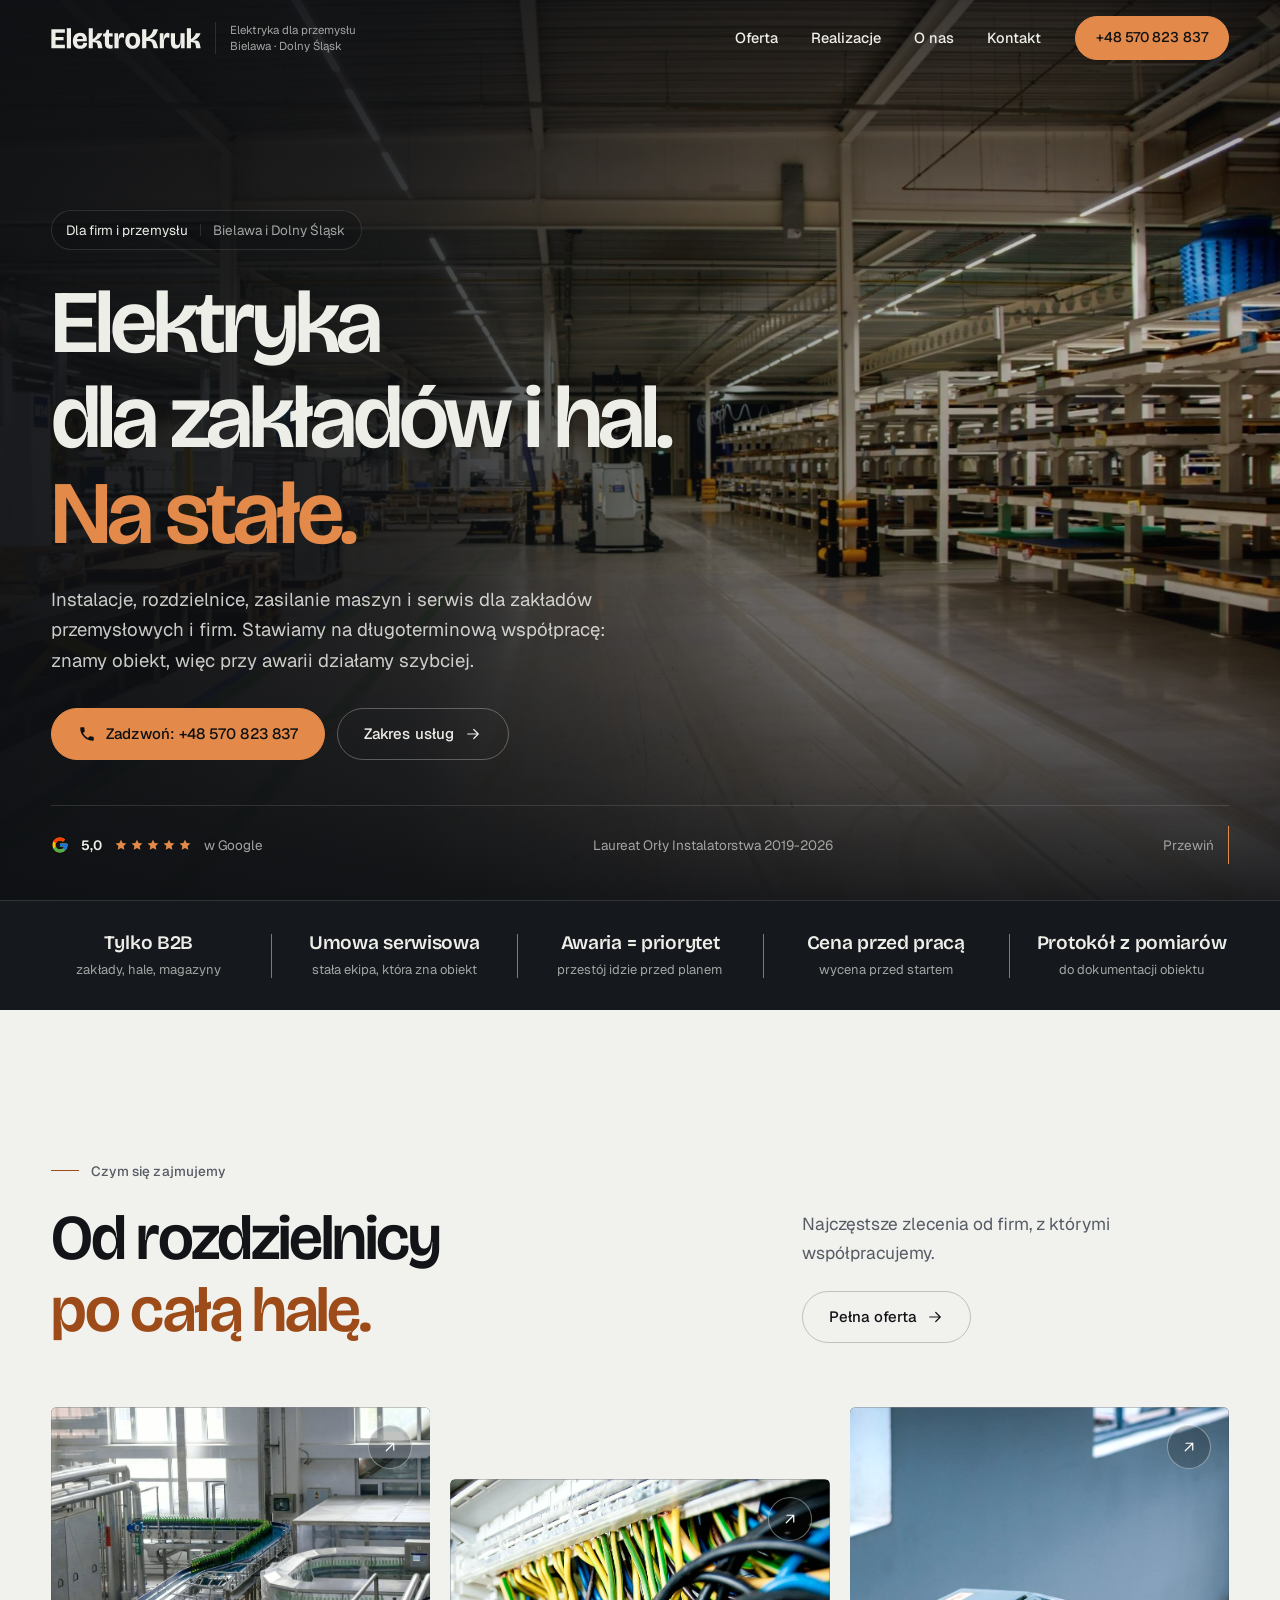
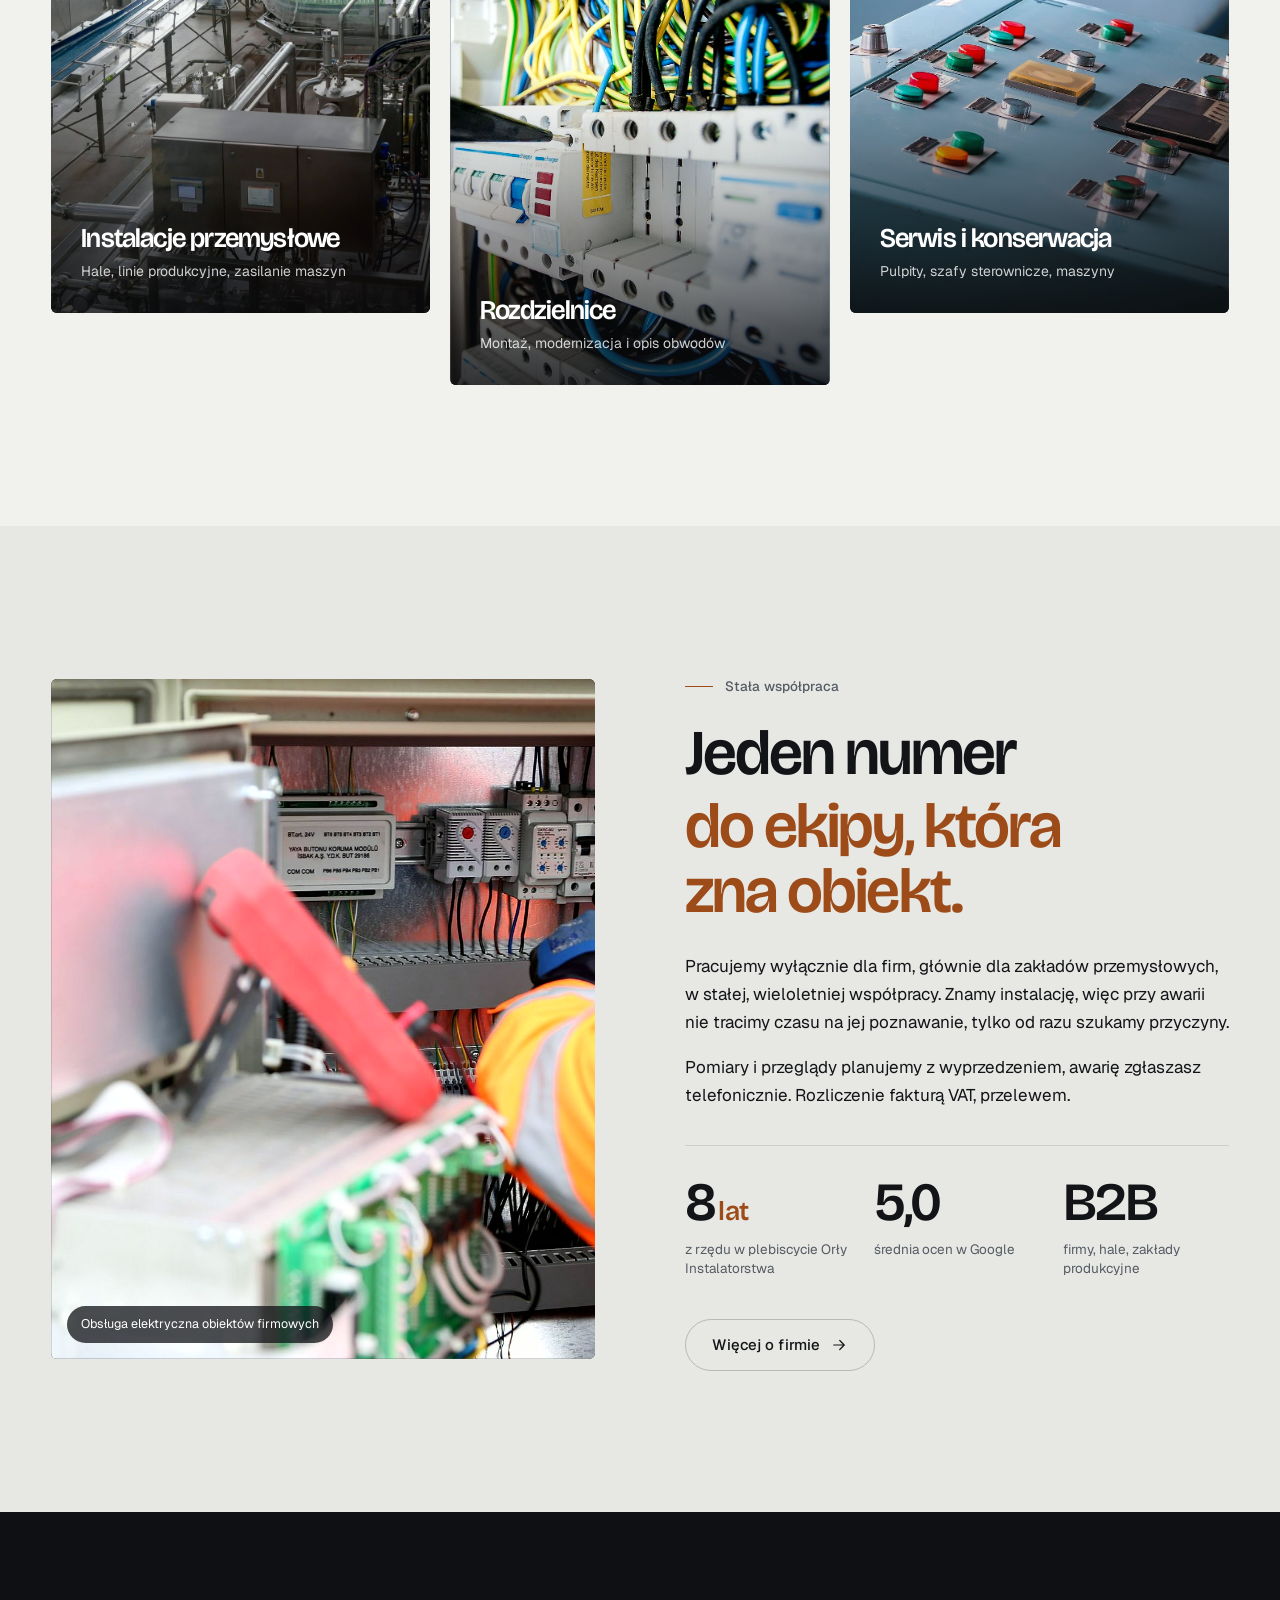
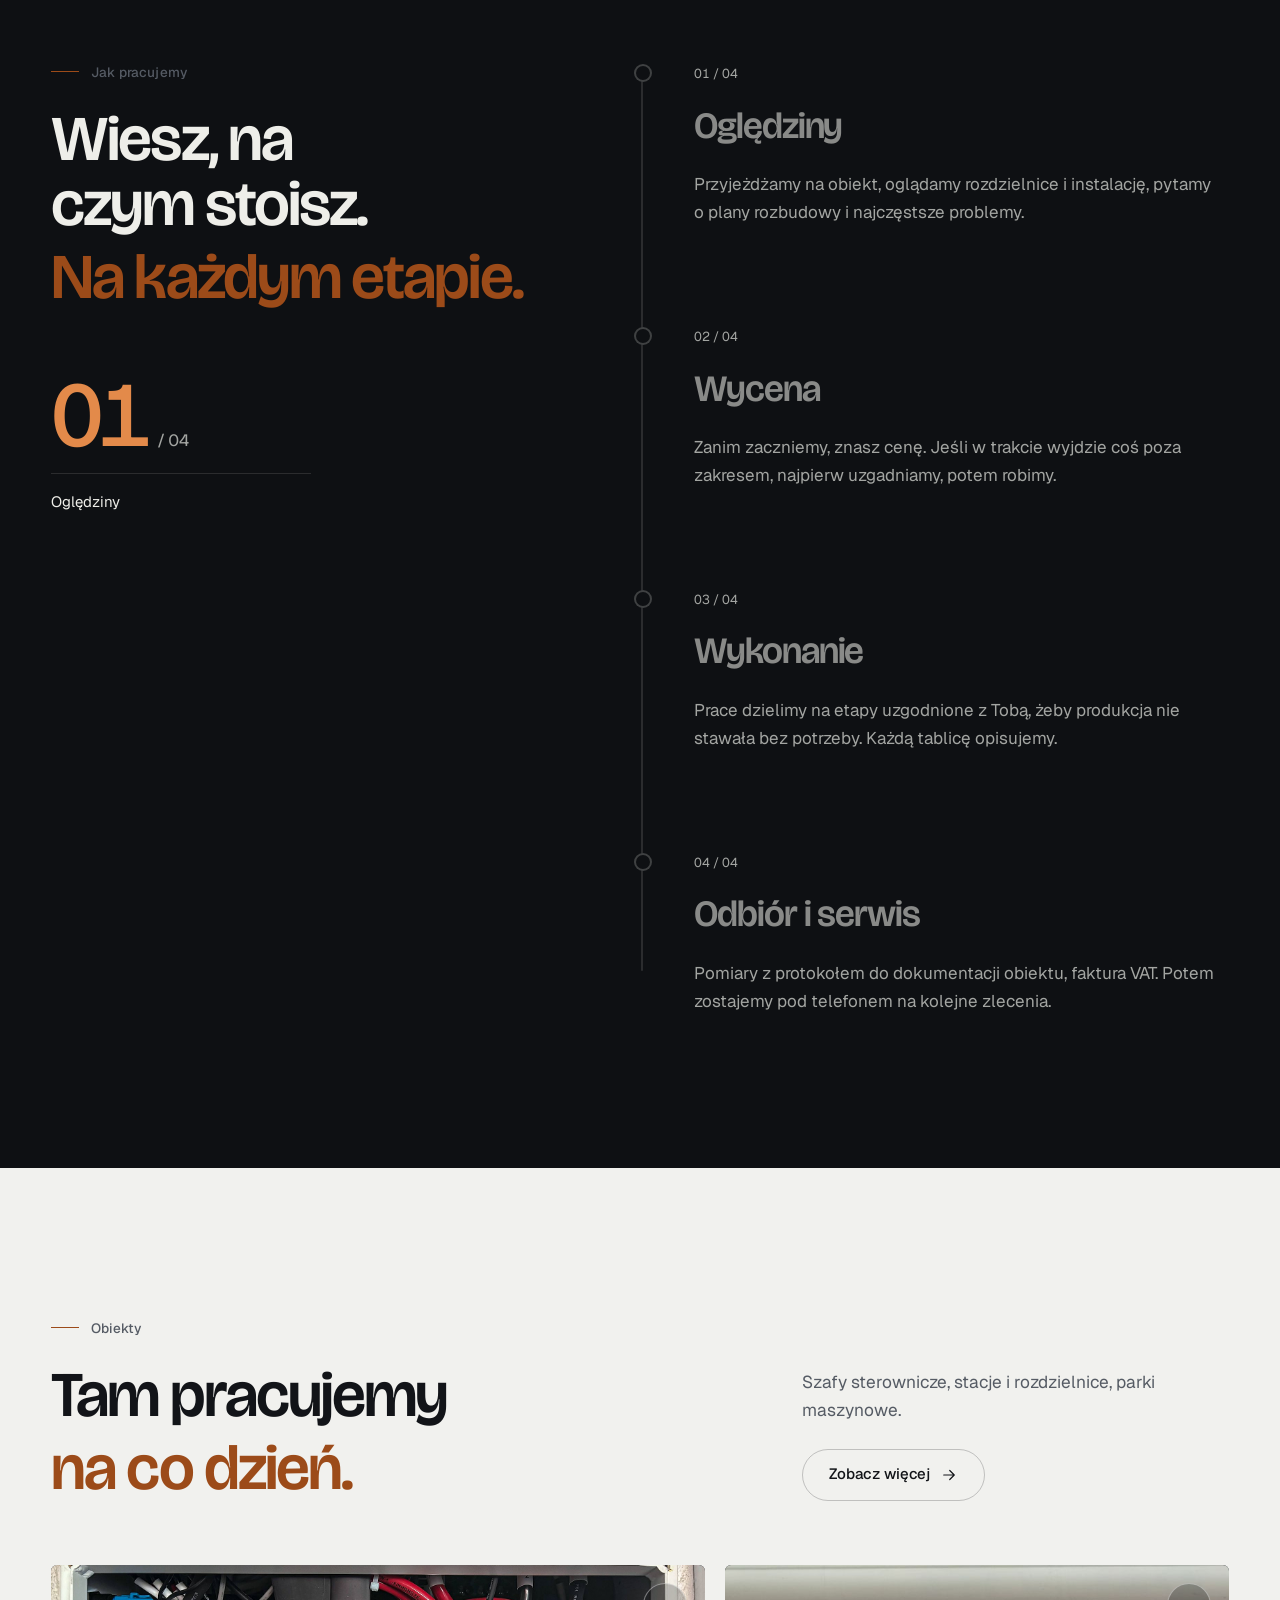
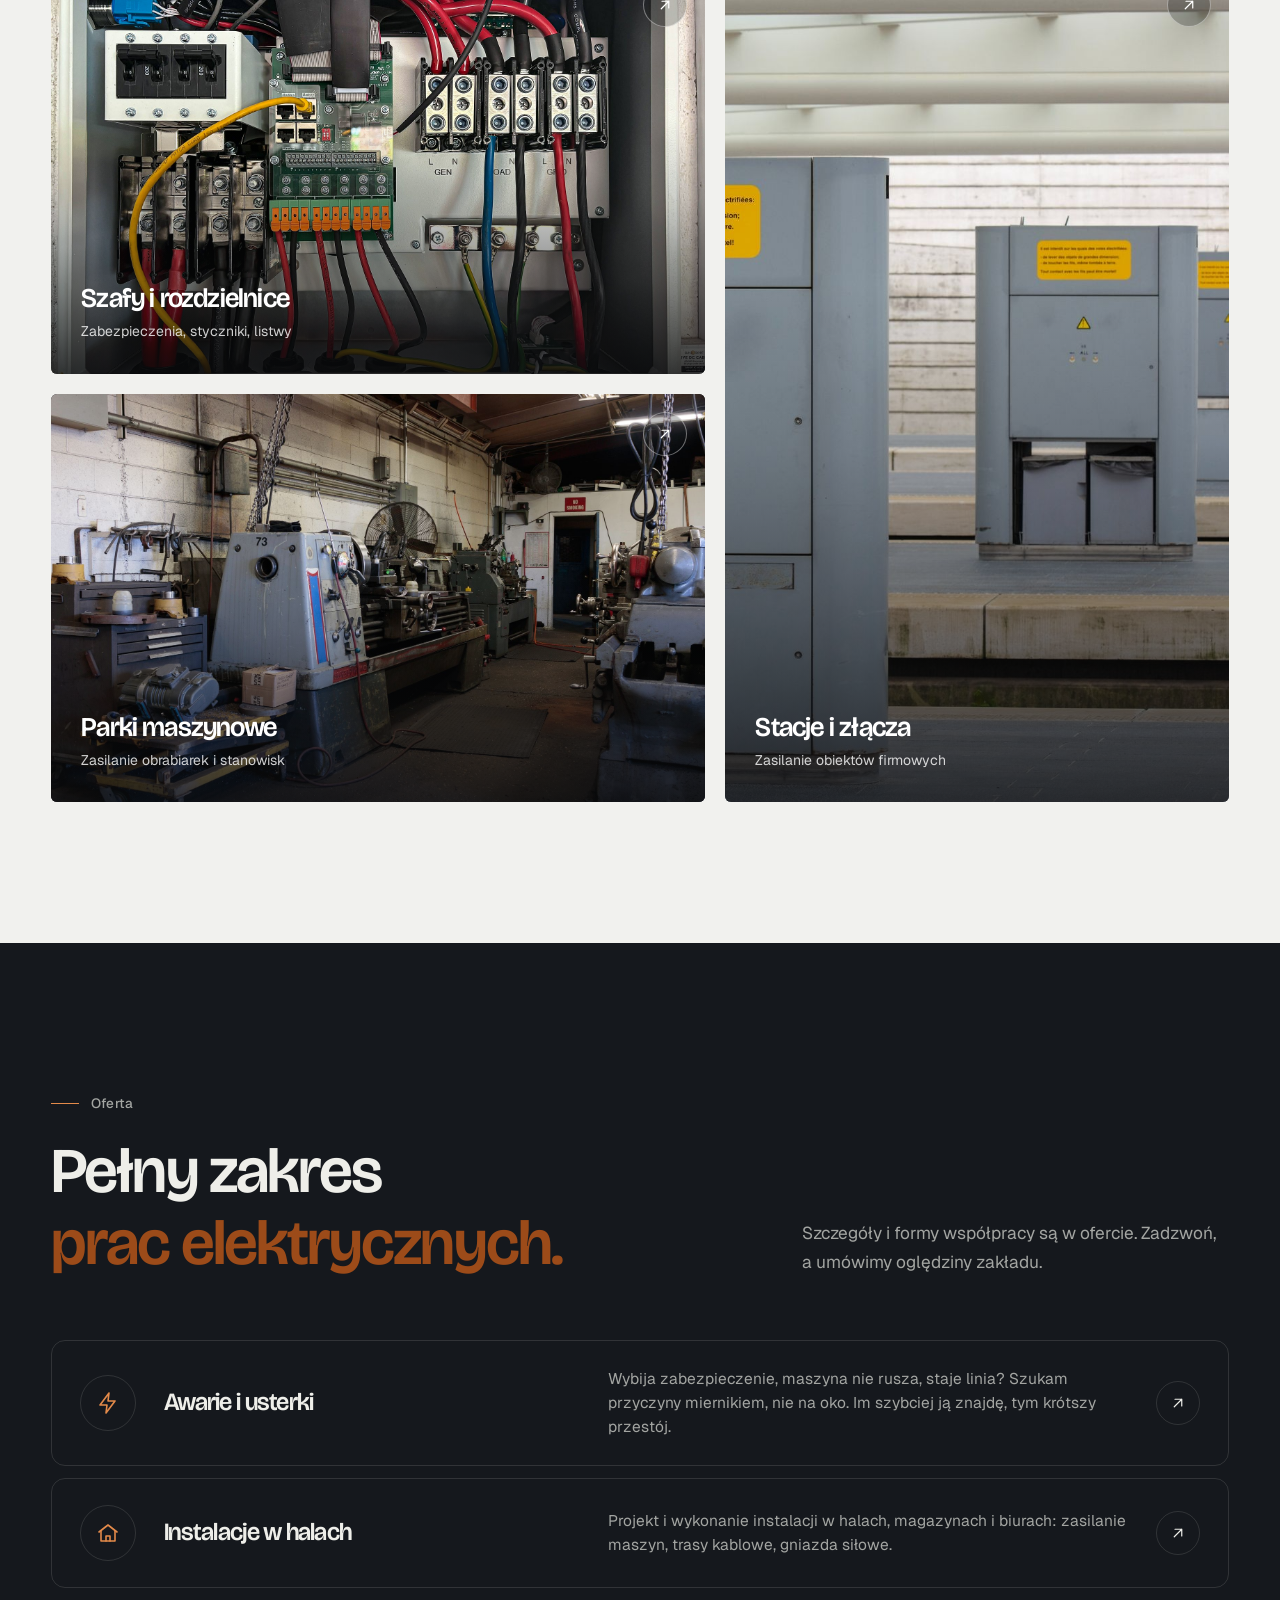
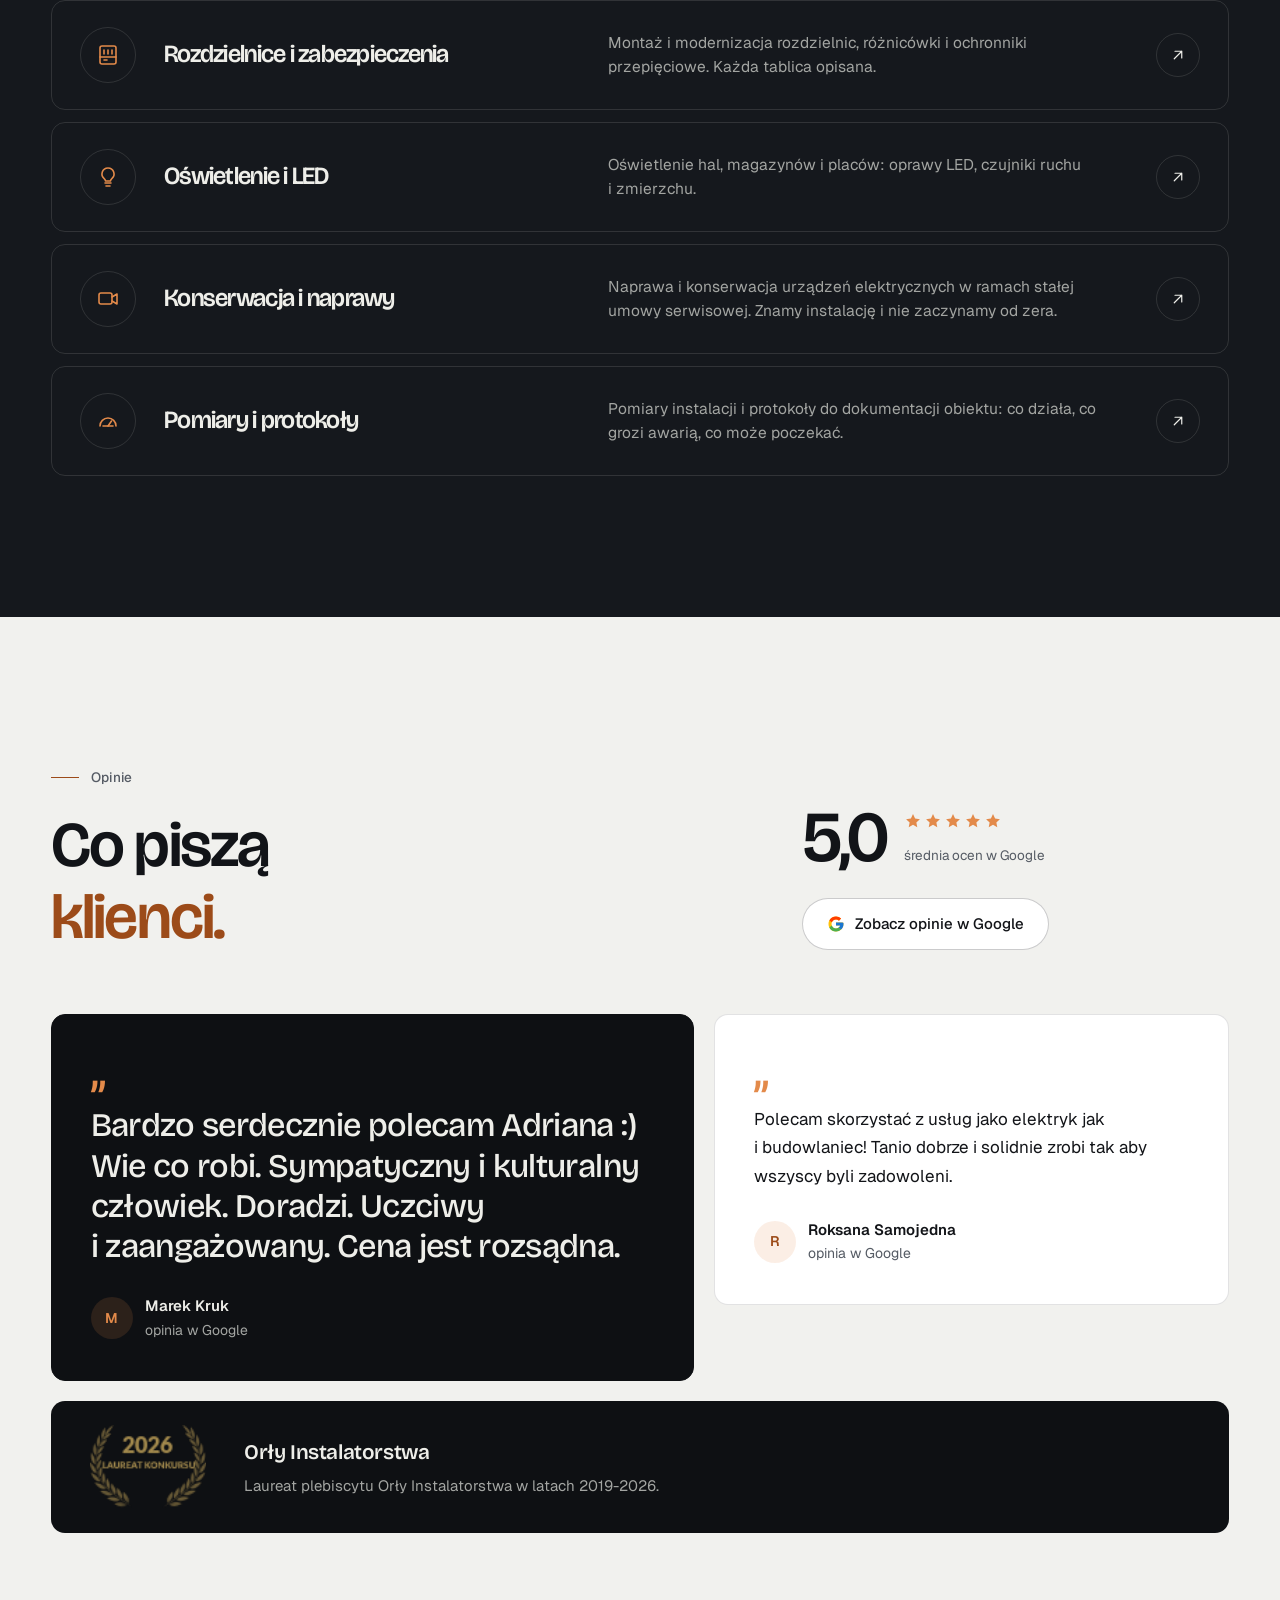
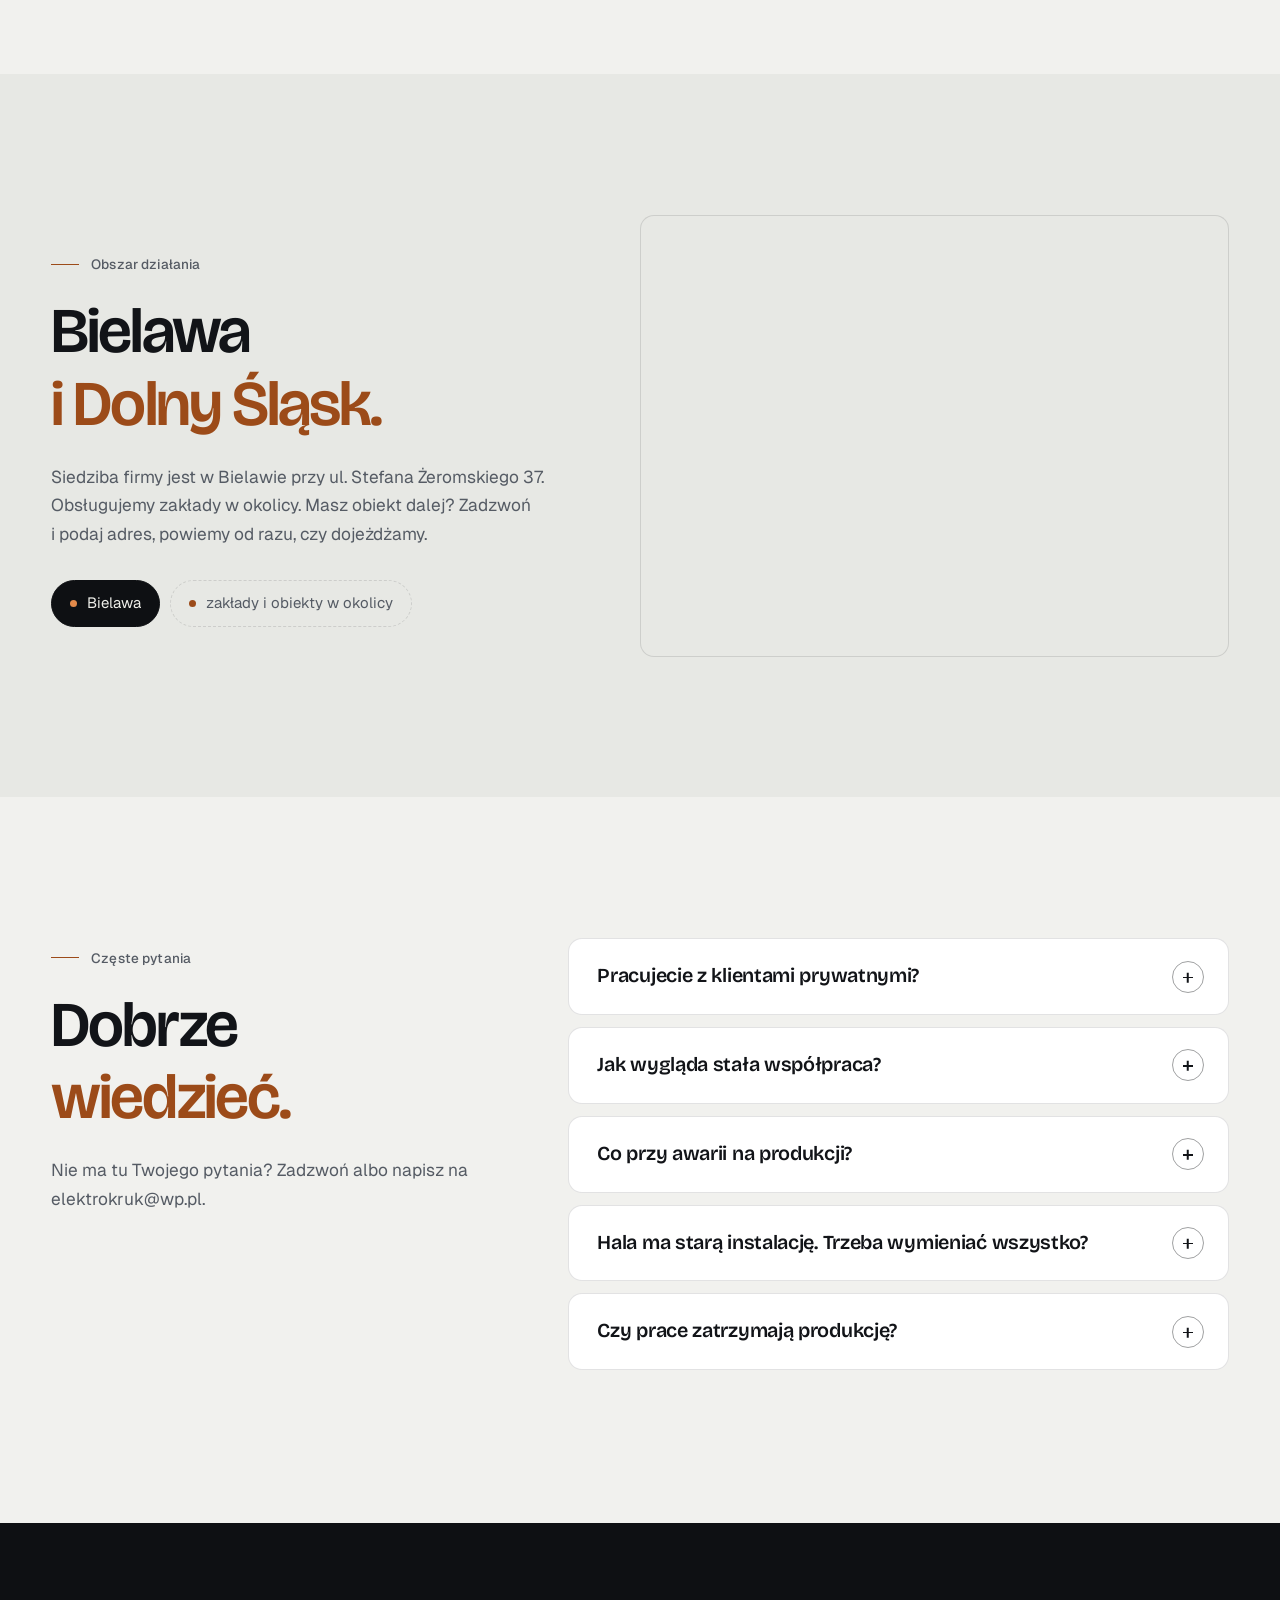
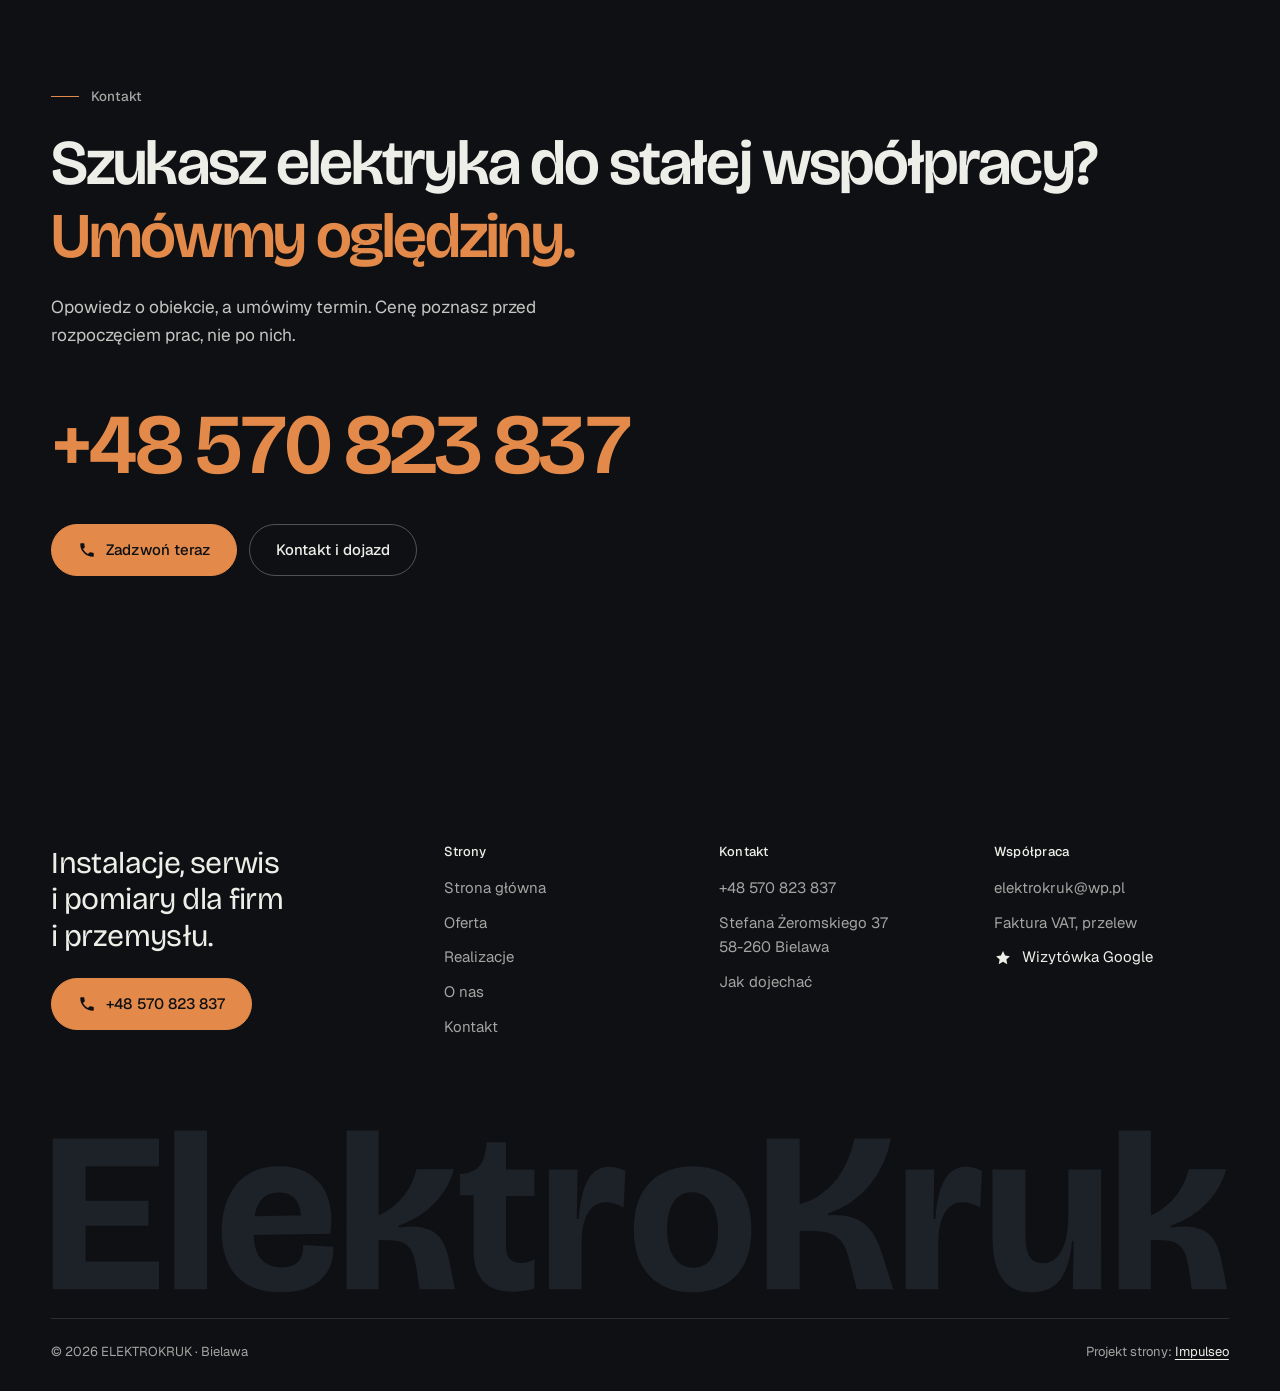
==== commit d2e05489: "[claude-edit][cmt:5843097a-893d-4c60-b377-3df1736f8825] oferta tylko dla firm i przemysłu: sekcja Fo" ====
--- a/index.html
+++ b/index.html
@@ -81,7 +81,7 @@
   <div class="hero-in">
     <p class="hero-tag up" style="--d:0">Dla firm i&nbsp;przemysłu<span class="sep" aria-hidden="true"></span><span class="muted">Bielawa i&nbsp;Dolny Śląsk</span></p>
     <h1><span class="ln"><span class="ln-i" style="--k:0">Elektryka</span></span><span class="ln"><span class="ln-i" style="--k:1">dla zakładów i&nbsp;hal.</span></span><span class="ln"><span class="ln-i" style="--k:2"><em>Na stałe.</em></span></span></h1>
-    <p class="hero-lead up" style="--d:380">Instalacje, rozdzielnice, zasilanie maszyn i&nbsp;serwis w&nbsp;obiektach firmowych. Najlepiej w&nbsp;stałej współpracy: znam obiekt, więc przy awarii działam szybciej.</p>
+    <p class="hero-lead up" style="--d:380">Instalacje, rozdzielnice, zasilanie maszyn i&nbsp;serwis dla zakładów przemysłowych i&nbsp;firm. Stawiamy na długoterminową współpracę: znamy obiekt, więc przy awarii działamy szybciej.</p>
     <div class="hero-ctas up" style="--d:500">
       <a class="btn btn-copper" href="tel:+48570823837"><svg class="ico" width="16" height="16" viewBox="0 0 24 24" fill="none" aria-hidden="true"><path d="M6.6 10.8a15.5 15.5 0 0 0 6.6 6.6l2.2-2.2a1 1 0 0 1 1-.24 11.4 11.4 0 0 0 3.6.58 1 1 0 0 1 1 1V20a1 1 0 0 1-1 1A17 17 0 0 1 3 4a1 1 0 0 1 1-1h3.5a1 1 0 0 1 1 1c0 1.25.2 2.46.58 3.6a1 1 0 0 1-.25 1l-2.23 2.2Z" fill="currentColor"/></svg>Zadzwoń: +48 570 823 837</a>
       <a class="btn btn-ghost" href="oferta.html">Zakres usług<svg class="ico arr" width="18" height="18" viewBox="0 0 24 24" fill="none" stroke="currentColor" stroke-width="1.6" stroke-linecap="round" stroke-linejoin="round" aria-hidden="true"><path d="M5 12h14M13 6l6 6-6 6"/></svg></a>
@@ -96,8 +96,8 @@
 
 <section class="strip" aria-label="Najważniejsze w skrócie">
   <div class="strip-in">
-    <div class="strip-it"><div class="k">Firmy i&nbsp;przemysł</div><div class="v">hale, magazyny, zakłady</div></div>
-    <div class="strip-it"><div class="k">Stała współpraca</div><div class="v">jeden elektryk, który zna obiekt</div></div>
+    <div class="strip-it"><div class="k">Tylko B2B</div><div class="v">zakłady, hale, magazyny</div></div>
+    <div class="strip-it"><div class="k">Umowa serwisowa</div><div class="v">stała ekipa, która zna obiekt</div></div>
     <div class="strip-it"><div class="k">Awaria = priorytet</div><div class="v">przestój idzie przed planem</div></div>
     <div class="strip-it"><div class="k">Cena przed pracą</div><div class="v">wycena przed startem</div></div>
     <div class="strip-it"><div class="k">Protokół z&nbsp;pomiarów</div><div class="v">do dokumentacji obiektu</div></div>
@@ -142,8 +142,8 @@
     </figure>
     <div>
       <p class="eyebrow rv">Stała współpraca</p>
-      <h2 class="h2 rv rv-h"><span class="ln"><span class="ln-i" style="--k:0">Jeden numer</span></span><span class="ln"><span class="ln-i" style="--k:1"><em>do elektryka, który zna obiekt.</em></span></span></h2>
-      <p class="rv" style="--d:100;margin-top:28px">Pracujemy głównie dla firm i&nbsp;zakładów przemysłowych. Przy stałej współpracy znamy instalację, więc przy awarii nie tracimy czasu na jej poznawanie, tylko od razu szukamy przyczyny.</p>
+      <h2 class="h2 rv rv-h"><span class="ln"><span class="ln-i" style="--k:0">Jeden numer</span></span><span class="ln"><span class="ln-i" style="--k:1"><em>do ekipy, która zna obiekt.</em></span></span></h2>
+      <p class="rv" style="--d:100;margin-top:28px">Pracujemy wyłącznie dla firm, głównie dla zakładów przemysłowych, w&nbsp;stałej, wieloletniej współpracy. Znamy instalację, więc przy awarii nie tracimy czasu na jej poznawanie, tylko od razu szukamy przyczyny.</p>
       <p class="rv" style="--d:160">Pomiary i&nbsp;przeglądy planujemy z&nbsp;wyprzedzeniem, awarię zgłaszasz telefonicznie. Rozliczenie fakturą VAT, przelewem.</p>
       <div class="stats rv" style="--d:200">
         <div class="stat"><b><span class="num" data-to="8">8</span><small>lat</small></b><span>z&nbsp;rzędu w&nbsp;plebiscycie Orły Instalatorstwa</span></div>
@@ -224,7 +224,7 @@
         <h2 class="h2 rv rv-h"><span class="ln"><span class="ln-i" style="--k:0">Pełny zakres</span></span><span class="ln"><span class="ln-i" style="--k:1"><em>prac elektrycznych.</em></span></span></h2>
       </div>
       <div class="side rv" style="--d:120">
-        <p class="lead">Szczegóły każdej usługi są w&nbsp;ofercie. Zadzwoń, a&nbsp;umówimy oględziny obiektu.</p>
+        <p class="lead">Szczegóły i&nbsp;formy współpracy są w&nbsp;ofercie. Zadzwoń, a&nbsp;umówimy oględziny zakładu.</p>
       </div>
     </div>
     <div class="svc-list">
@@ -251,7 +251,7 @@
       </a><a class="card rv" style="--d:240" href="oferta.html#konserwacja">
         <span class="ic"><svg class="ico" width="24" height="24" viewBox="0 0 24 24" fill="none" stroke="currentColor" stroke-width="1.6" stroke-linecap="round" stroke-linejoin="round" aria-hidden="true"><rect x="3" y="6" width="13" height="11" rx="2"/><path d="m16 10 5-3v10l-5-3"/></svg></span>
         <h3>Konserwacja i&nbsp;naprawy</h3>
-        <p>Naprawa i&nbsp;konserwacja urządzeń elektrycznych. Przy stałej współpracy znam instalację i&nbsp;nie zaczynam od zera.</p>
+        <p>Naprawa i&nbsp;konserwacja urządzeń elektrycznych w&nbsp;ramach stałej umowy serwisowej. Znamy instalację i&nbsp;nie zaczynamy od zera.</p>
         <span class="go" aria-hidden="true"><svg class="ico" width="18" height="18" viewBox="0 0 24 24" fill="none" stroke="currentColor" stroke-width="1.6" stroke-linecap="round" stroke-linejoin="round" aria-hidden="true"><path d="M7 17 17 7M8 7h9v9"/></svg></span>
       </a><a class="card rv" style="--d:300" href="oferta.html#pomiary">
         <span class="ic"><svg class="ico" width="24" height="24" viewBox="0 0 24 24" fill="none" stroke="currentColor" stroke-width="1.6" stroke-linecap="round" stroke-linejoin="round" aria-hidden="true"><path d="M4 17a8 8 0 1 1 16 0"/><path d="M12 17l3.5-5"/><path d="M7 17h10"/></svg></span>
